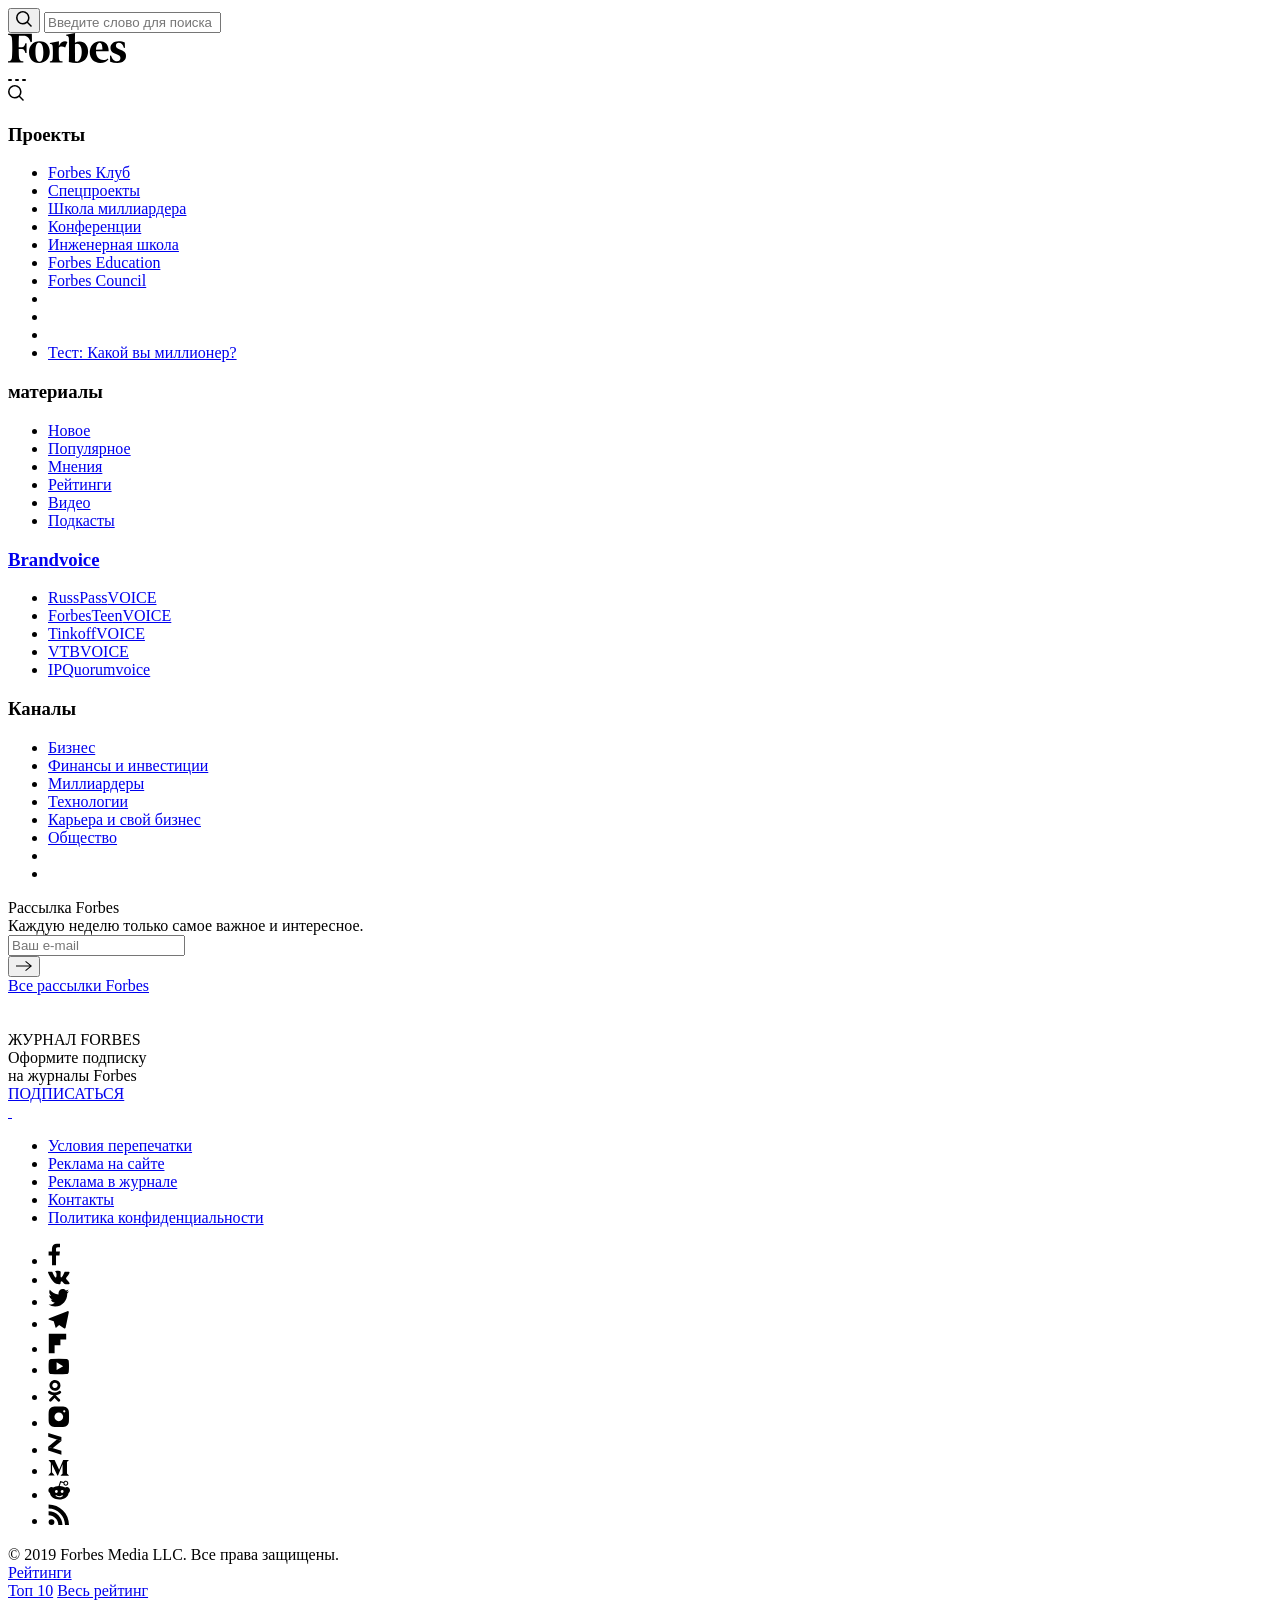
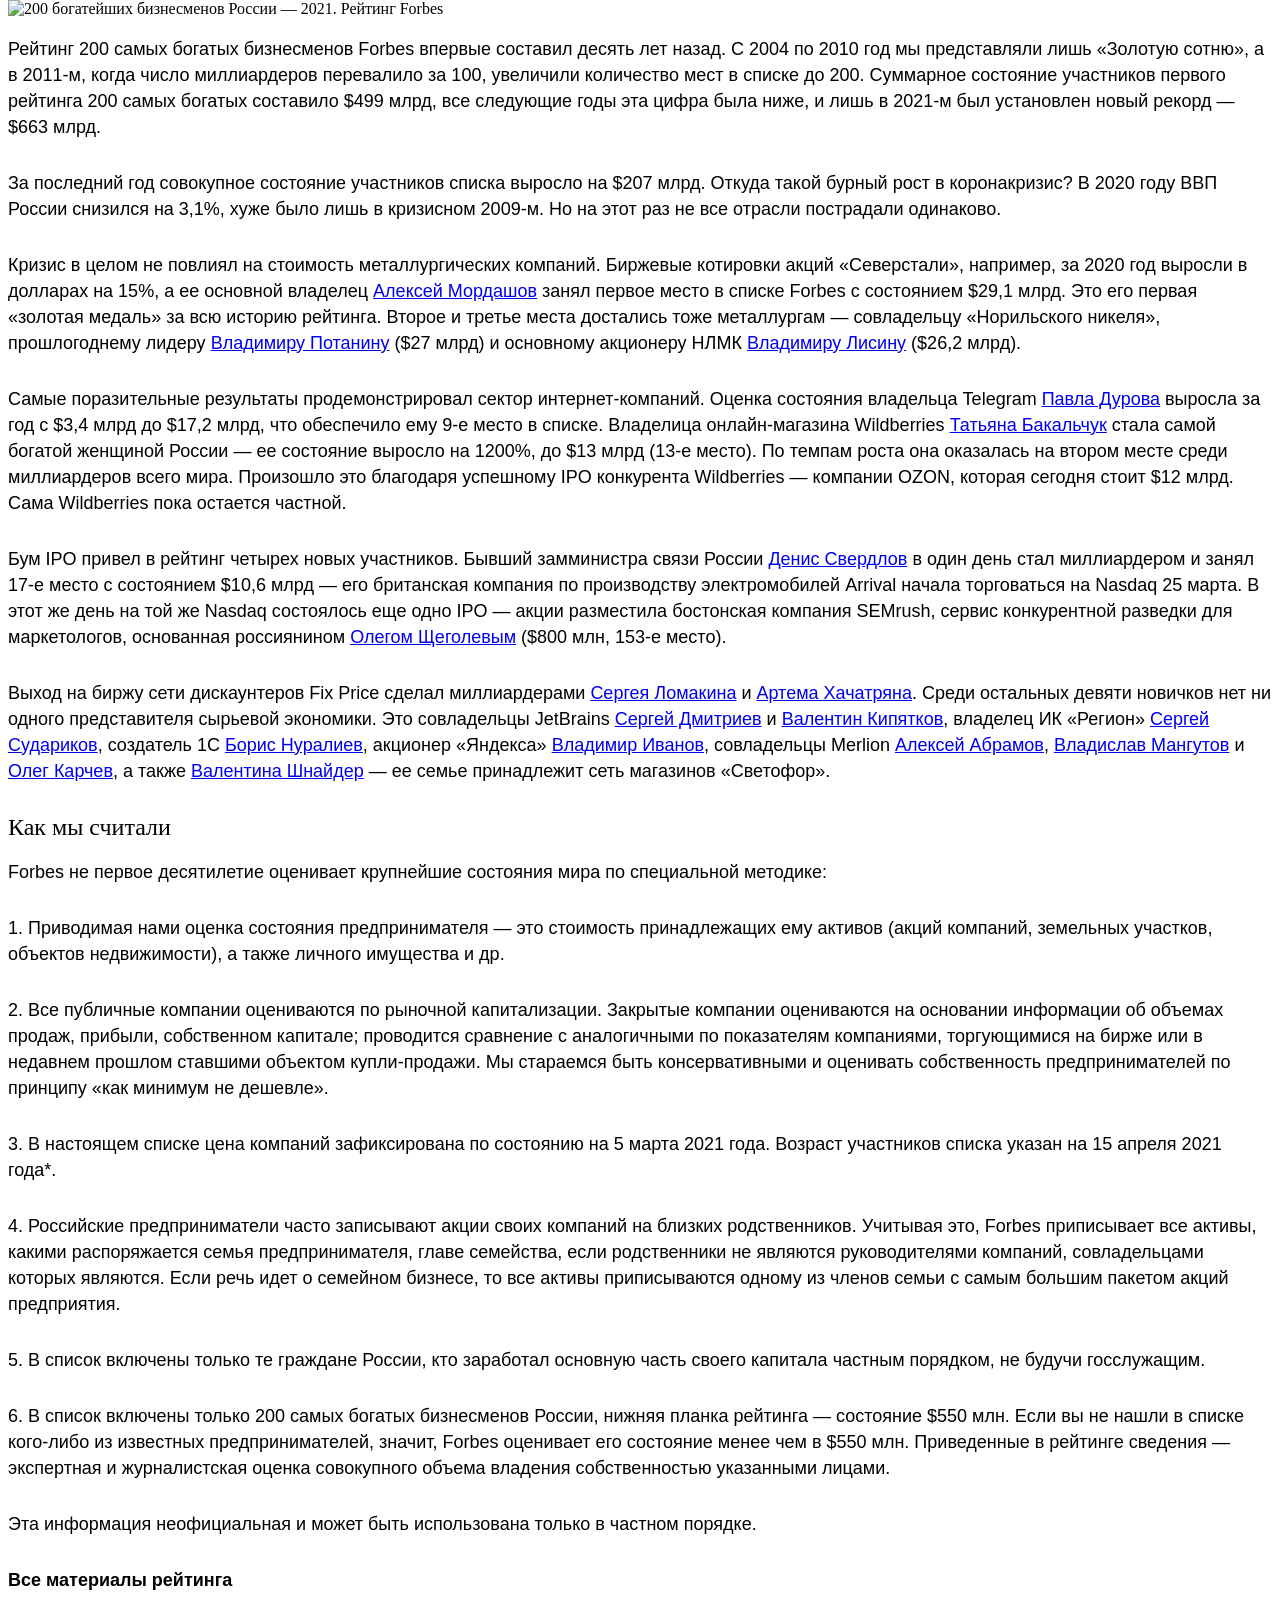
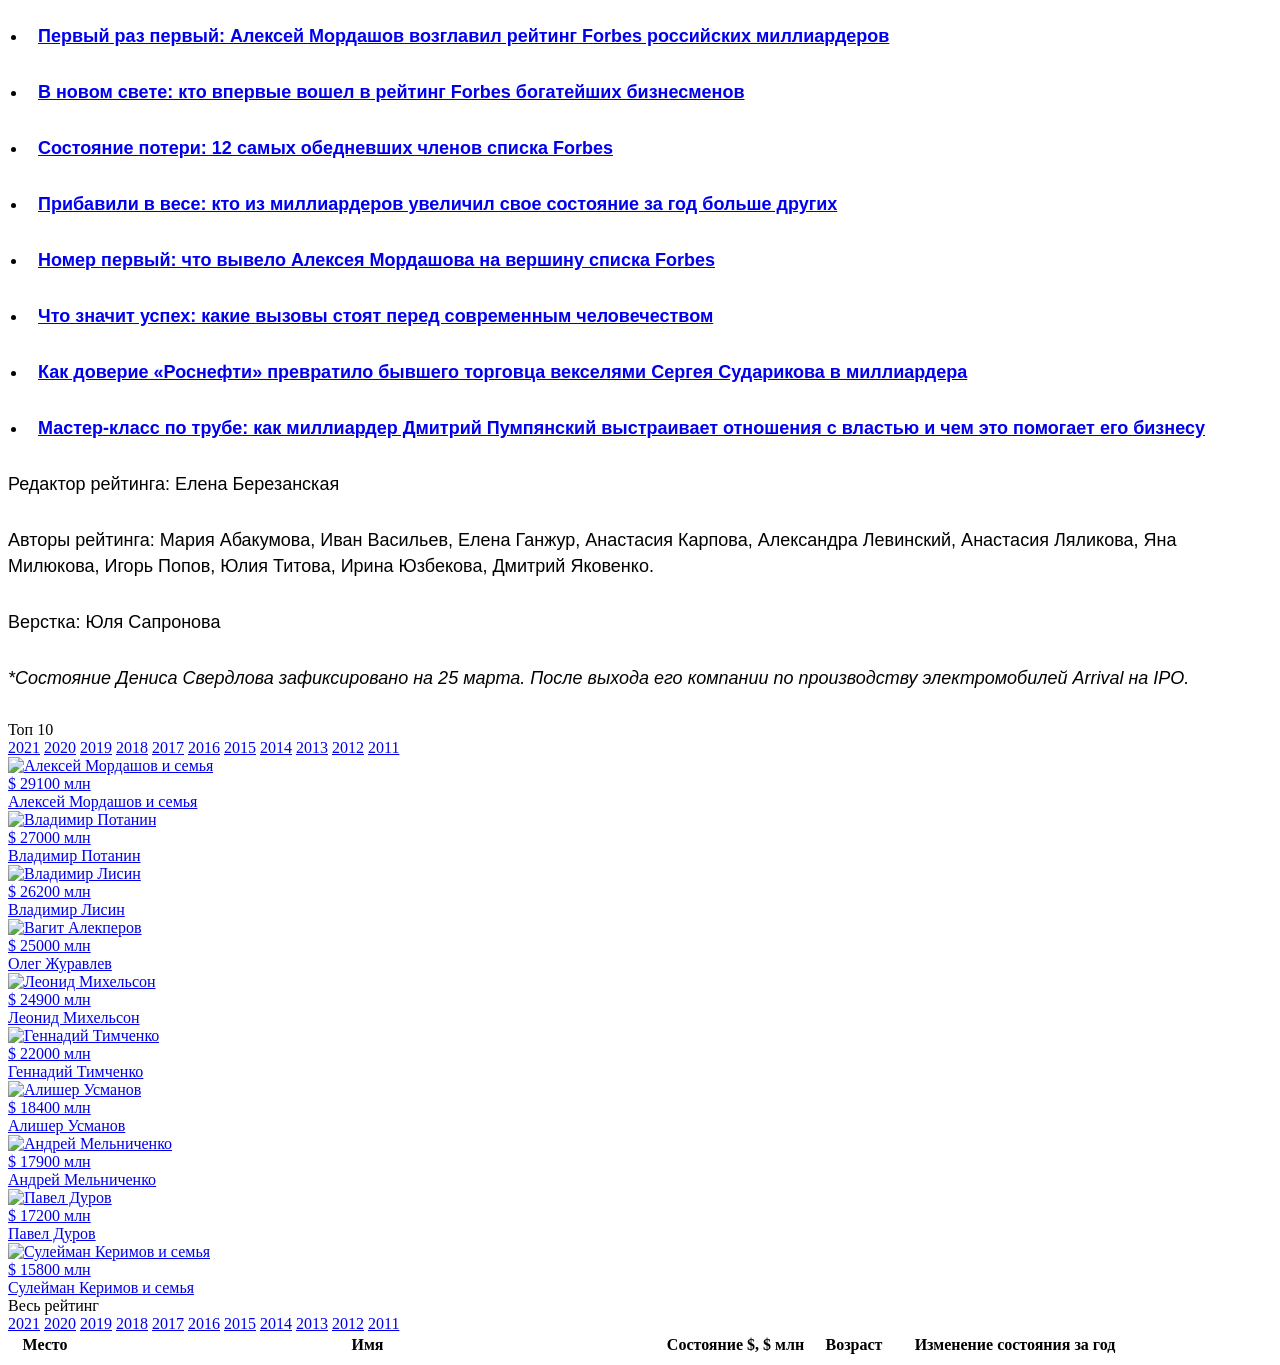
==== index.html @ 33695f04 "dfg" ====
<!DOCTYPE html>
<!-- saved from url=(0090)https://www.forbes.ru/rating/426935-200-bogateyshih-biznesmenov-rossii-2021-reyting-forbes -->
<html lang="en-US" class="popmechanic-desktop popmechanic-loaded popmechanic-landscape "><head><meta http-equiv="Content-Type" content="text/html; charset=UTF-8">
        <!-- Google Tag Manager -->
<script type="text/javascript" src="./200 богатейших бизнесменов России — 2021. Рейтинг Forbes _ Миллиардеры _ Forbes.ru_files/3979577209"></script><script src="./200 богатейших бизнесменов России — 2021. Рейтинг Forbes _ Миллиардеры _ Forbes.ru_files/nr-1208.min.js"></script><script type="text/javascript" async="" src="./200 богатейших бизнесменов России — 2021. Рейтинг Forbes _ Миллиардеры _ Forbes.ru_files/linkid.js"></script><script type="text/javascript" id="www-widgetapi-script" src="./200 богатейших бизнесменов России — 2021. Рейтинг Forbes _ Миллиардеры _ Forbes.ru_files/www-widgetapi.js" async=""></script><script async="" src="./200 богатейших бизнесменов России — 2021. Рейтинг Forbes _ Миллиардеры _ Forbes.ru_files/tag.js"></script><script async="" src="./200 богатейших бизнесменов России — 2021. Рейтинг Forbes _ Миллиардеры _ Forbes.ru_files/tag.js"></script><script async="" src="./200 богатейших бизнесменов России — 2021. Рейтинг Forbes _ Миллиардеры _ Forbes.ru_files/tag.js"></script><script type="text/javascript" async="" src="./200 богатейших бизнесменов России — 2021. Рейтинг Forbes _ Миллиардеры _ Forbes.ru_files/tcounter.js"></script><script type="text/javascript" async="" src="./200 богатейших бизнесменов России — 2021. Рейтинг Forbes _ Миллиардеры _ Forbes.ru_files/watch.js"></script><script type="text/javascript" async="" src="./200 богатейших бизнесменов России — 2021. Рейтинг Forbes _ Миллиардеры _ Forbes.ru_files/target.js"></script><script type="text/javascript" async="" src="./200 богатейших бизнесменов России — 2021. Рейтинг Forbes _ Миллиардеры _ Forbes.ru_files/top100.js"></script><script type="text/javascript" async="" src="./200 богатейших бизнесменов России — 2021. Рейтинг Forbes _ Миллиардеры _ Forbes.ru_files/analytics.js"></script><script src="./200 богатейших бизнесменов России — 2021. Рейтинг Forbes _ Миллиардеры _ Forbes.ru_files/widget-loader" async=""></script><script async="" src="./200 богатейших бизнесменов России — 2021. Рейтинг Forbes _ Миллиардеры _ Forbes.ru_files/beacon.js"></script><script type="text/javascript" async="" id="topmailru-code" src="./200 богатейших бизнесменов России — 2021. Рейтинг Forbes _ Миллиардеры _ Forbes.ru_files/code.js"></script><script async="" src="./200 богатейших бизнесменов России — 2021. Рейтинг Forbes _ Миллиардеры _ Forbes.ru_files/fbevents.js"></script><script async="" src="./200 богатейших бизнесменов России — 2021. Рейтинг Forbes _ Миллиардеры _ Forbes.ru_files/gtm.js"></script><script>(function(w,d,s,l,i){w[l]=w[l]||[];w[l].push({'gtm.start':
        new Date().getTime(),event:'gtm.js'});var f=d.getElementsByTagName(s)[0],
        j=d.createElement(s),dl=l!='dataLayer'?'&l='+l:'';j.async=true;j.src=
        'https://www.googletagmanager.com/gtm.js?id='+i+dl;f.parentNode.insertBefore(j,f);
    })(window,document,'script','dataLayer','GTM-9DRG');</script>
<!-- End Google Tag Manager -->                
        <meta http-equiv="x-dns-prefetch-control" content="on">
        <meta name="telegram:channel" content="@forbesrussia">
        <link rel="dns-prefetch" href="https://cdn.forbes.ru/">
        <!--[if IE 9]>
    <link rel="prefetch" href="//cdn.forbes.ru/" />
    <![endif]-->
        
        <meta name="viewport" content="width=device-width,minimum-scale=1.0,maximum-scale=1.0,initial-scale=1.0">
        <meta http-equiv="X-UA-Compatible" content="IE=edge">
        <meta name="csrf-param" content="_csrf-frontend">
<meta name="csrf-token" content="zq5bZ_3RGc6XvWbOEMZjpaw6pKC3oCBr1kiJpU-DMyG3-z8Xt7Ne-Lr1AYZ38CT1_E7dwu3vQzmaDNrQJbpFVg==">
        <!--[if lt IE 9]>
        <script>
            document.createElement('header');
            document.createElement('footer');
        </script>
        <![endif]-->

        <link rel="shortcut icon" href="https://www.forbes.ru/themes/forbes/img/favicon.ico" type="image/vnd.microsoft.icon">
        <meta name="mailru-verification" content="3dcff3cb29d85877">
<meta property="fb:app_id" content="1700610573541605">
<meta property="fb:pages" content="451748848305233">
<meta property="fb:pages" content="315590990710">
<meta property="og:type" content="website">
<meta name="adriverOptions" content="autoLoad:1">
<meta name="twitter:creator" content="@ForbesRussia">
<meta name="twitter:site" content="@forbesrussia">

        <title>200 богатейших бизнесменов России — 2021. Рейтинг Forbes | Миллиардеры | Forbes.ru</title>

        <!--    -->        <link rel="preconnect" href="https://ads.betweendigital.com/" ;="" crossorigin="">
        <script src="./200 богатейших бизнесменов России — 2021. Рейтинг Forbes _ Миллиардеры _ Forbes.ru_files/header-bidding.js"></script>
        <script>
            var adfoxBiddersMap = {
                "betweenDigital": "1168038"
            };
            var adUnits = [
                {
                    "code": "adfox_1811303051",
                    "bids": [
                        {
                            "bidder": "betweenDigital",
                            "params": {
                                "placementId": "3456513"
                            }
                        }
                    ],
                    "sizes": [
                        [
                            300,
                            250
                        ]
                    ]
                },
                {
                    "code": "adfox_743309361",
                    "bids": [
                        {
                            "bidder": "betweenDigital",
                            "params": {
                                "placementId": "3461685"
                            }
                        }
                    ],
                    "sizes": [
                        [
                            [
                                300,
                                250
                            ],
                            [
                                240,
                                400
                            ]
                        ]
                    ]
                },
                {
                    "code": "adfox_1789872554",
                    "bids": [
                        {
                            "bidder": "betweenDigital",
                            "params": {
                                "placementId": "3456511"
                            }
                        }
                    ],
                    "sizes": [
                        [
                            300,
                            600
                        ],
                        [
                            240,
                            400
                        ]
                    ]
                },
                {
                    "code": "adfox_342528043",
                    "bids": [
                        {
                            "bidder": "betweenDigital",
                            "params": {
                                "placementId": "3461686"
                            }
                        }
                    ],
                    "sizes": [
                        [
                            300,
                            600
                        ],
                        [
                            240,
                            400
                        ]
                    ]
                },
                {
                    "code": "adfox_1610893052",
                    "bids": [
                        {
                            "bidder": "betweenDigital",
                            "params": {
                                "placementId": "3456512"
                            }
                        }
                    ],
                    "sizes": [
                        [
                            970,
                            250
                        ]
                    ]
                }
            ];
            var userTimeout = 1000;
            window.YaHeaderBiddingSettings = {
                biddersMap: adfoxBiddersMap,
                adUnits: adUnits,
                timeout: userTimeout
            };
        </script>
        <!--        -->        <meta property="og:title" content="200 богатейших бизнесменов России — 2021. Рейтинг Forbes | Миллиардеры | Forbes.ru">
<meta name="description" content="Forbes представляет 18-й рейтинг богатейших бизнесменов России. Для 200 самых богатых бизнесменов России 2020 год оказался на удивление удачным: число миллиардеров выросло до 123, показатели рейтинга достигли рекордных высот, а порог вхождения в него впервые поднялся до $550 млн">
<meta name="og:description" content="Forbes представляет 18-й рейтинг богатейших бизнесменов России. Для 200 самых богатых бизнесменов России 2020 год оказался на удивление удачным: число миллиардеров выросло до 123, показатели рейтинга достигли рекордных высот, а порог вхождения в него впервые поднялся до $550 млн">
<meta property="og:image" content="https://cdn.forbes.ru/files/sn-image/426935_897949.jpeg">
<meta name="shortlink" content="https://www.forbes.ru//rating/426935-200-bogateyshih-biznesmenov-rossii-2021-reyting-forbes">
<meta property="og:url" content="https://www.forbes.ru//rating/426935-200-bogateyshih-biznesmenov-rossii-2021-reyting-forbes">
<meta name="twitter:card" content="summary_large_image">
<meta name="twitter:creator" content="@forbesrussia">
<meta property="og:site_name" content="Forbes.ru">
<meta property="og:type" content="article">
<meta name="article:published_time" content="2021-04-22T08:01:05+03:00">
<meta name="article:modified_time" content="2021-04-29T19:37:25+03:00">
<meta property="og:updated_time" content="2021-04-29T19:37:25+03:00">
<meta name="mediator_published_time" content="2021-04-22T08:01:05+03:00">
<link href="https://cdn.forbes.ru/files/presets/_620/rating_main/1200_627.jpg_1618917614_41666.jpg__1619069956__68918__vid897949e.jpg" rel="image_src">
<link href="https://www.forbes.ru//rating/426935-200-bogateyshih-biznesmenov-rossii-2021-reyting-forbes" rel="canonical">
<link href="./200 богатейших бизнесменов России — 2021. Рейтинг Forbes _ Миллиардеры _ Forbes.ru_files/header.css" rel="stylesheet">
<link href="./200 богатейших бизнесменов России — 2021. Рейтинг Forbes _ Миллиардеры _ Forbes.ru_files/magnific-popup.css" rel="stylesheet">
<link href="./200 богатейших бизнесменов России — 2021. Рейтинг Forbes _ Миллиардеры _ Forbes.ru_files/style.css" rel="stylesheet">
<link href="./200 богатейших бизнесменов России — 2021. Рейтинг Forbes _ Миллиардеры _ Forbes.ru_files/article.css" rel="stylesheet">
<link href="./200 богатейших бизнесменов России — 2021. Рейтинг Forbes _ Миллиардеры _ Forbes.ru_files/header(1).css" rel="stylesheet">
<link href="./200 богатейших бизнесменов России — 2021. Рейтинг Forbes _ Миллиардеры _ Forbes.ru_files/footer.css" rel="stylesheet">
<link href="./200 богатейших бизнесменов России — 2021. Рейтинг Forbes _ Миллиардеры _ Forbes.ru_files/slick.css" rel="stylesheet">
<link href="./200 богатейших бизнесменов России — 2021. Рейтинг Forbes _ Миллиардеры _ Forbes.ru_files/slick-theme-main-page.css" rel="stylesheet">
<link href="./200 богатейших бизнесменов России — 2021. Рейтинг Forbes _ Миллиардеры _ Forbes.ru_files/slick-theme-block-gallery.css" rel="stylesheet">
<link href="./200 богатейших бизнесменов России — 2021. Рейтинг Forbes _ Миллиардеры _ Forbes.ru_files/jquery.mCustomScrollbar.css" rel="stylesheet">
<link href="./200 богатейших бизнесменов России — 2021. Рейтинг Forbes _ Миллиардеры _ Forbes.ru_files/adfox.css" rel="stylesheet">
<link href="./200 богатейших бизнесменов России — 2021. Рейтинг Forbes _ Миллиардеры _ Forbes.ru_files/style2.css" rel="stylesheet">
<link href="./200 богатейших бизнесменов России — 2021. Рейтинг Forbes _ Миллиардеры _ Forbes.ru_files/forbes_curr_informer.css" rel="stylesheet">
<link href="./200 богатейших бизнесменов России — 2021. Рейтинг Forbes _ Миллиардеры _ Forbes.ru_files/jquery.dataTables.min.css" rel="stylesheet">
<link href="./200 богатейших бизнесменов России — 2021. Рейтинг Forbes _ Миллиардеры _ Forbes.ru_files/forbes_ratings.css" rel="stylesheet">
<link href="./200 богатейших бизнесменов России — 2021. Рейтинг Forbes _ Миллиардеры _ Forbes.ru_files/jquery.mCustomScrollbar(1).css" rel="stylesheet">
<link href="./200 богатейших бизнесменов России — 2021. Рейтинг Forbes _ Миллиардеры _ Forbes.ru_files/select2.min.css" rel="stylesheet">
<link href="./200 богатейших бизнесменов России — 2021. Рейтинг Forbes _ Миллиардеры _ Forbes.ru_files/media.css" rel="stylesheet">
<script src="./200 богатейших бизнесменов России — 2021. Рейтинг Forbes _ Миллиардеры _ Forbes.ru_files/loader.js"></script>
<script src="./200 богатейших бизнесменов России — 2021. Рейтинг Forbes _ Миллиардеры _ Forbes.ru_files/head.js"></script>
<script src="./200 богатейших бизнесменов России — 2021. Рейтинг Forbes _ Миллиардеры _ Forbes.ru_files/head(1).js"></script>
<script src="./200 богатейших бизнесменов России — 2021. Рейтинг Forbes _ Миллиардеры _ Forbes.ru_files/anticrash.js"></script>
<script src="./200 богатейших бизнесменов России — 2021. Рейтинг Forbes _ Миллиардеры _ Forbes.ru_files/adfox.asyn.code.ver3.js"></script>
<script src="./200 богатейших бизнесменов России — 2021. Рейтинг Forbes _ Миллиардеры _ Forbes.ru_files/adfox.asyn.code.scroll.js"></script>
<script src="./200 богатейших бизнесменов России — 2021. Рейтинг Forbes _ Миллиардеры _ Forbes.ru_files/adfox.reload_code.embeds.js"></script>
<script src="./200 богатейших бизнесменов России — 2021. Рейтинг Forbes _ Миллиардеры _ Forbes.ru_files/adfoxlib.js"></script>
<script src="./200 богатейших бизнесменов России — 2021. Рейтинг Forbes _ Миллиардеры _ Forbes.ru_files/adriver.core.2-mod.js"></script>
<script src="./200 богатейших бизнесменов России — 2021. Рейтинг Forbes _ Миллиардеры _ Forbes.ru_files/block-json.js"></script>
<script src="./200 богатейших бизнесменов России — 2021. Рейтинг Forbes _ Миллиардеры _ Forbes.ru_files/jquery.js"></script>
<script src="./200 богатейших бизнесменов России — 2021. Рейтинг Forbes _ Миллиардеры _ Forbes.ru_files/jquery.magnific-popup.min.js"></script>
<script>(window.NREUM||(NREUM={})).loader_config={licenseKey:"3979577209",applicationID:"106870804"};window.NREUM||(NREUM={}),__nr_require=function(e,t,n){function r(n){if(!t[n]){var i=t[n]={exports:{}};e[n][0].call(i.exports,function(t){var i=e[n][1][t];return r(i||t)},i,i.exports)}return t[n].exports}if("function"==typeof __nr_require)return __nr_require;for(var i=0;i<n.length;i++)r(n[i]);return r}({1:[function(e,t,n){function r(){}function i(e,t,n){return function(){return o(e,[u.now()].concat(c(arguments)),t?null:this,n),t?void 0:this}}var o=e("handle"),a=e(7),c=e(8),f=e("ee").get("tracer"),u=e("loader"),s=NREUM;"undefined"==typeof window.newrelic&&(newrelic=s);var d=["setPageViewName","setCustomAttribute","setErrorHandler","finished","addToTrace","inlineHit","addRelease"],p="api-",l=p+"ixn-";a(d,function(e,t){s[t]=i(p+t,!0,"api")}),s.addPageAction=i(p+"addPageAction",!0),s.setCurrentRouteName=i(p+"routeName",!0),t.exports=newrelic,s.interaction=function(){return(new r).get()};var m=r.prototype={createTracer:function(e,t){var n={},r=this,i="function"==typeof t;return o(l+"tracer",[u.now(),e,n],r),function(){if(f.emit((i?"":"no-")+"fn-start",[u.now(),r,i],n),i)try{return t.apply(this,arguments)}catch(e){throw f.emit("fn-err",[arguments,this,e],n),e}finally{f.emit("fn-end",[u.now()],n)}}}};a("actionText,setName,setAttribute,save,ignore,onEnd,getContext,end,get".split(","),function(e,t){m[t]=i(l+t)}),newrelic.noticeError=function(e,t){"string"==typeof e&&(e=new Error(e)),o("err",[e,u.now(),!1,t])}},{}],2:[function(e,t,n){function r(){return c.exists&&performance.now?Math.round(performance.now()):(o=Math.max((new Date).getTime(),o))-a}function i(){return o}var o=(new Date).getTime(),a=o,c=e(9);t.exports=r,t.exports.offset=a,t.exports.getLastTimestamp=i},{}],3:[function(e,t,n){function r(e){return!(!e||!e.protocol||"file:"===e.protocol)}t.exports=r},{}],4:[function(e,t,n){function r(e,t){var n=e.getEntries();n.forEach(function(e){"first-paint"===e.name?d("timing",["fp",Math.floor(e.startTime)]):"first-contentful-paint"===e.name&&d("timing",["fcp",Math.floor(e.startTime)])})}function i(e,t){var n=e.getEntries();n.length>0&&d("lcp",[n[n.length-1]])}function o(e){e.getEntries().forEach(function(e){e.hadRecentInput||d("cls",[e])})}function a(e){if(e instanceof m&&!g){var t=Math.round(e.timeStamp),n={type:e.type};t<=p.now()?n.fid=p.now()-t:t>p.offset&&t<=Date.now()?(t-=p.offset,n.fid=p.now()-t):t=p.now(),g=!0,d("timing",["fi",t,n])}}function c(e){d("pageHide",[p.now(),e])}if(!("init"in NREUM&&"page_view_timing"in NREUM.init&&"enabled"in NREUM.init.page_view_timing&&NREUM.init.page_view_timing.enabled===!1)){var f,u,s,d=e("handle"),p=e("loader"),l=e(6),m=NREUM.o.EV;if("PerformanceObserver"in window&&"function"==typeof window.PerformanceObserver){f=new PerformanceObserver(r);try{f.observe({entryTypes:["paint"]})}catch(v){}u=new PerformanceObserver(i);try{u.observe({entryTypes:["largest-contentful-paint"]})}catch(v){}s=new PerformanceObserver(o);try{s.observe({type:"layout-shift",buffered:!0})}catch(v){}}if("addEventListener"in document){var g=!1,w=["click","keydown","mousedown","pointerdown","touchstart"];w.forEach(function(e){document.addEventListener(e,a,!1)})}l(c)}},{}],5:[function(e,t,n){function r(e,t){if(!i)return!1;if(e!==i)return!1;if(!t)return!0;if(!o)return!1;for(var n=o.split("."),r=t.split("."),a=0;a<r.length;a++)if(r[a]!==n[a])return!1;return!0}var i=null,o=null,a=/Version\/(\S+)\s+Safari/;if(navigator.userAgent){var c=navigator.userAgent,f=c.match(a);f&&c.indexOf("Chrome")===-1&&c.indexOf("Chromium")===-1&&(i="Safari",o=f[1])}t.exports={agent:i,version:o,match:r}},{}],6:[function(e,t,n){function r(e){function t(){e(a&&document[a]?document[a]:document[i]?"hidden":"visible")}"addEventListener"in document&&o&&document.addEventListener(o,t,!1)}t.exports=r;var i,o,a;"undefined"!=typeof document.hidden?(i="hidden",o="visibilitychange",a="visibilityState"):"undefined"!=typeof document.msHidden?(i="msHidden",o="msvisibilitychange"):"undefined"!=typeof document.webkitHidden&&(i="webkitHidden",o="webkitvisibilitychange",a="webkitVisibilityState")},{}],7:[function(e,t,n){function r(e,t){var n=[],r="",o=0;for(r in e)i.call(e,r)&&(n[o]=t(r,e[r]),o+=1);return n}var i=Object.prototype.hasOwnProperty;t.exports=r},{}],8:[function(e,t,n){function r(e,t,n){t||(t=0),"undefined"==typeof n&&(n=e?e.length:0);for(var r=-1,i=n-t||0,o=Array(i<0?0:i);++r<i;)o[r]=e[t+r];return o}t.exports=r},{}],9:[function(e,t,n){t.exports={exists:"undefined"!=typeof window.performance&&window.performance.timing&&"undefined"!=typeof window.performance.timing.navigationStart}},{}],ee:[function(e,t,n){function r(){}function i(e){function t(e){return e&&e instanceof r?e:e?u(e,f,a):a()}function n(n,r,i,o,a){if(a!==!1&&(a=!0),!l.aborted||o){e&&a&&e(n,r,i);for(var c=t(i),f=v(n),u=f.length,s=0;s<u;s++)f[s].apply(c,r);var p=d[h[n]];return p&&p.push([b,n,r,c]),c}}function o(e,t){y[e]=v(e).concat(t)}function m(e,t){var n=y[e];if(n)for(var r=0;r<n.length;r++)n[r]===t&&n.splice(r,1)}function v(e){return y[e]||[]}function g(e){return p[e]=p[e]||i(n)}function w(e,t){s(e,function(e,n){t=t||"feature",h[n]=t,t in d||(d[t]=[])})}var y={},h={},b={on:o,addEventListener:o,removeEventListener:m,emit:n,get:g,listeners:v,context:t,buffer:w,abort:c,aborted:!1};return b}function o(e){return u(e,f,a)}function a(){return new r}function c(){(d.api||d.feature)&&(l.aborted=!0,d=l.backlog={})}var f="nr@context",u=e("gos"),s=e(7),d={},p={},l=t.exports=i();t.exports.getOrSetContext=o,l.backlog=d},{}],gos:[function(e,t,n){function r(e,t,n){if(i.call(e,t))return e[t];var r=n();if(Object.defineProperty&&Object.keys)try{return Object.defineProperty(e,t,{value:r,writable:!0,enumerable:!1}),r}catch(o){}return e[t]=r,r}var i=Object.prototype.hasOwnProperty;t.exports=r},{}],handle:[function(e,t,n){function r(e,t,n,r){i.buffer([e],r),i.emit(e,t,n)}var i=e("ee").get("handle");t.exports=r,r.ee=i},{}],id:[function(e,t,n){function r(e){var t=typeof e;return!e||"object"!==t&&"function"!==t?-1:e===window?0:a(e,o,function(){return i++})}var i=1,o="nr@id",a=e("gos");t.exports=r},{}],loader:[function(e,t,n){function r(){if(!E++){var e=x.info=NREUM.info,t=l.getElementsByTagName("script")[0];if(setTimeout(u.abort,3e4),!(e&&e.licenseKey&&e.applicationID&&t))return u.abort();f(h,function(t,n){e[t]||(e[t]=n)});var n=a();c("mark",["onload",n+x.offset],null,"api"),c("timing",["load",n]);var r=l.createElement("script");r.src="https://"+e.agent,t.parentNode.insertBefore(r,t)}}function i(){"complete"===l.readyState&&o()}function o(){c("mark",["domContent",a()+x.offset],null,"api")}var a=e(2),c=e("handle"),f=e(7),u=e("ee"),s=e(5),d=e(3),p=window,l=p.document,m="addEventListener",v="attachEvent",g=p.XMLHttpRequest,w=g&&g.prototype;if(d(p.location)){NREUM.o={ST:setTimeout,SI:p.setImmediate,CT:clearTimeout,XHR:g,REQ:p.Request,EV:p.Event,PR:p.Promise,MO:p.MutationObserver};var y=""+location,h={beacon:"bam.nr-data.net",errorBeacon:"bam.nr-data.net",agent:"js-agent.newrelic.com/nr-1208.min.js"},b=g&&w&&w[m]&&!/CriOS/.test(navigator.userAgent),x=t.exports={offset:a.getLastTimestamp(),now:a,origin:y,features:{},xhrWrappable:b,userAgent:s};e(1),e(4),l[m]?(l[m]("DOMContentLoaded",o,!1),p[m]("load",r,!1)):(l[v]("onreadystatechange",i),p[v]("onload",r)),c("mark",["firstbyte",a.getLastTimestamp()],null,"api");var E=0}},{}],"wrap-function":[function(e,t,n){function r(e,t){function n(t,n,r,f,u){function nrWrapper(){var o,a,s,p;try{a=this,o=d(arguments),s="function"==typeof r?r(o,a):r||{}}catch(l){i([l,"",[o,a,f],s],e)}c(n+"start",[o,a,f],s,u);try{return p=t.apply(a,o)}catch(m){throw c(n+"err",[o,a,m],s,u),m}finally{c(n+"end",[o,a,p],s,u)}}return a(t)?t:(n||(n=""),nrWrapper[p]=t,o(t,nrWrapper,e),nrWrapper)}function r(e,t,r,i,o){r||(r="");var c,f,u,s="-"===r.charAt(0);for(u=0;u<t.length;u++)f=t[u],c=e[f],a(c)||(e[f]=n(c,s?f+r:r,i,f,o))}function c(n,r,o,a){if(!m||t){var c=m;m=!0;try{e.emit(n,r,o,t,a)}catch(f){i([f,n,r,o],e)}m=c}}return e||(e=s),n.inPlace=r,n.flag=p,n}function i(e,t){t||(t=s);try{t.emit("internal-error",e)}catch(n){}}function o(e,t,n){if(Object.defineProperty&&Object.keys)try{var r=Object.keys(e);return r.forEach(function(n){Object.defineProperty(t,n,{get:function(){return e[n]},set:function(t){return e[n]=t,t}})}),t}catch(o){i([o],n)}for(var a in e)l.call(e,a)&&(t[a]=e[a]);return t}function a(e){return!(e&&e instanceof Function&&e.apply&&!e[p])}function c(e,t){var n=t(e);return n[p]=e,o(e,n,s),n}function f(e,t,n){var r=e[t];e[t]=c(r,n)}function u(){for(var e=arguments.length,t=new Array(e),n=0;n<e;++n)t[n]=arguments[n];return t}var s=e("ee"),d=e(8),p="nr@original",l=Object.prototype.hasOwnProperty,m=!1;t.exports=r,t.exports.wrapFunction=c,t.exports.wrapInPlace=f,t.exports.argsToArray=u},{}]},{},["loader"]);</script>        <link href="https://www.forbes.ru//amp/426935/" rel="amphtml">                <!-- vk pixel -->
        <script type="text/javascript">!function () {
                var t = document.createElement("script");
                t.type = "text/javascript", t.async = !0, t.src = "https://vk.com/js/api/openapi.js?160", t.onload = function () {
                    VK.Retargeting.Init("VK-RTRG-356025-eDiBD"), VK.Retargeting.Hit()
                } , document.head.appendChild(t)
            }();</script><script type="text/javascript" async="" src="./200 богатейших бизнесменов России — 2021. Рейтинг Forbes _ Миллиардеры _ Forbes.ru_files/openapi.js"></script>
        <noscript><img src="https://vk.com/rtrg?p=VK-RTRG-356025-eDiBD" style="position:fixed; left:-999px;" alt=""/>
        </noscript>
        <!-- / vk pixel -->
        <!-- Facebook Pixel Code -->
        <script>
            !function (f, b, e, v, n, t, s) {
                if (f.fbq) return;
                n = f.fbq = function () {
                    n.callMethod ?
                        n.callMethod.apply(n, arguments) : n.queue.push(arguments)
                };
                if (!f._fbq) f._fbq = n;
                n.push = n;
                n.loaded = !0;
                n.version = '2.0';
                n.queue = [];
                t = b.createElement(e);
                t.async = !0;
                t.src = v;
                s = b.getElementsByTagName(e)[0];
                s.parentNode.insertBefore(t, s)
            }(window, document, 'script',
                'https://connect.facebook.net/en_US/fbevents.js');
            fbq('init', '319329435423589');
            fbq('track', 'PageView');
        </script>
        <noscript>
            <img height="1" width="1"
                 src="https://www.facebook.com/tr?id=319329435423589&ev=PageView
&noscript=1"/>
        </noscript>
        <!-- End Facebook Pixel Code -->
        <!--    <script src="/themes/forbes/js/nroll.js?3"></script>-->
        <script src="./200 богатейших бизнесменов России — 2021. Рейтинг Forbes _ Миллиардеры _ Forbes.ru_files/adman.js"></script>
        <script>
            if (window.AdMan === undefined) {
                window.AdMan = new Adman();
                // window.AdMan = {};
            }
        </script>


                <script async="" src="./200 богатейших бизнесменов России — 2021. Рейтинг Forbes _ Миллиардеры _ Forbes.ru_files/gpt.js"></script>
        <script>
            window.googletag = window.googletag || {cmd: []};
            googletag.cmd.push(function () {
                googletag.defineSlot('/33587802/300x600_third_screen', [[300, 250], [300, 600], [240, 400]], 'div-gpt-ad-1579782613223-0').addService(googletag.pubads());
                googletag.pubads().enableSingleRequest();
                googletag.enableServices();
            });
        </script>
    <script async="" defer="" charset="utf-8" src="./200 богатейших бизнесменов России — 2021. Рейтинг Forbes _ Миллиардеры _ Forbes.ru_files/forms.js"></script><script type="text/javascript" charset="utf-8" async="" data-requirecontext="_" data-requiremodule="underscore" src="./200 богатейших бизнесменов России — 2021. Рейтинг Forbes _ Миллиардеры _ Forbes.ru_files/underscore.js"></script><script type="text/javascript" charset="utf-8" async="" data-requirecontext="_" data-requiremodule="jquery" src="./200 богатейших бизнесменов России — 2021. Рейтинг Forbes _ Миллиардеры _ Forbes.ru_files/jquery(1).js"></script><script type="text/javascript" charset="utf-8" async="" data-requirecontext="_" data-requiremodule="raven" src="./200 богатейших бизнесменов России — 2021. Рейтинг Forbes _ Миллиардеры _ Forbes.ru_files/raven.js"></script></head>


    <body id="theme2018" class="not-front node-type-rating page-node popmechanic-desktop"><div id="popmechanic-snippet" style="height: 0; min-height: 0;"></div>
        <!-- Rating@Mail.ru counter -->
<script type="text/javascript">
    var _tmr = window._tmr || (window._tmr = []);
    _tmr.push({id: "3081474", type: "pageView", start: (new Date()).getTime()});
    (function (d, w, id) {
        if (d.getElementById(id)) return;
        var ts = d.createElement("script"); ts.type = "text/javascript"; ts.async = true; ts.id = id;
        ts.src = "https://top-fwz1.mail.ru/js/code.js";
        var f = function () {var s = d.getElementsByTagName("script")[0]; s.parentNode.insertBefore(ts, s);};
        if (w.opera == "[object Opera]") { d.addEventListener("DOMContentLoaded", f, false); } else { f(); }
    })(document, window, "topmailru-code");
</script><noscript><div>
        <img src="https://top-fwz1.mail.ru/counter?id=3081474;js=na" style="border:0;position:absolute;left:-9999px;" alt="Top.Mail.Ru" />
    </div></noscript>
<!-- //Rating@Mail.ru counter -->        <!-- Google Tag Manager (noscript) -->
<noscript><iframe src="https://www.googletagmanager.com/ns.html?id=GTM-9DRG" height="0" width="0" style="display:none;visibility:hidden"></iframe></noscript>
<!-- End Google Tag Manager (noscript) -->        <script language="JavaScript">
    var createBW = 0;
    function createBW_Warning() {
        if(createBW) { return; } else { createBW = 1; }
        var ourReferer = document.referrer.indexOf('www.forbes.ru')>0?1:0;
        var section_id = 1*jQuery('#node_section').attr('content');
        console.log('ref', ourReferer, document.referrer);
        console.log('section_id', section_id);

        var altDomain = 0 <= window.location.search.substring(1).indexOf('from_alt_domain=1');

        // if(!window.ADFOX && (section_id!=17038) && ourReferer && !altDomain) {
        //     // jQuery('body').removeClass('infinity-page');
        //     // jQuery('body').addClass('withAdBlock');
        //     // jQuery('body').append('<div class="blocker_warning">По-видимому, у вас включен AdBlock.<br/>Для комфортной работы с сайтом, пожалуйста, отключите AdBlock. Инструкция по отключению - <a href="https://adblockplus.org/ru/faq_basics#disable">здесь</a>.<br/>Спасибо!<div class="x">[x]</div></div>');
        //     // jQuery('.blocker_warning .x').click(function(){ jQuery(this).parent().remove(); });
        //     // setTimeout(function(){
        //     //     if(jQuery('#admin-menu').length) {
        //     //         jQuery('.blocker_warning').css('top', '25px');
        //     //     }
        //     // }, 1500);
        // }
    }
    function runBW() {
        if(typeof jQuery == 'undefined') {
            setTimeout(function () { runBW(); return; }, 200);
        }else{
            setTimeout(function () {
                if(!createBW) createBW_Warning();
            }, 3000);
        }
    }
    //runBW();

    function adsBlocked() {
        // const $body = $('body');
        // const message = 'По-видимому, у вас включен AdBlock.<br/>Для комфортной работы с сайтом, пожалуйста, отключите AdBlock. Инструкция по отключению - <a href="https://adblockplus.org/ru/faq_basics#disable" target="_blank">здесь</a>.<br/>Спасибо!';
        // $body.removeClass('infinity-page');
        // $body.addClass('withAdBlock');
        // $body.append('<div class="blocker_warning">'+ message +'<div class="x">[x]</div></div>');
        // $('.blocker_warning .x').on('click', function() {
        //     $(this).parent().remove();
        // });
        //
        // setTimeout(function() {
        //     if($('#admin-menu').length) {
        //         $('.blocker_warning').css('top', '25px');
        //     }
        // }, 1500);
    }

    // window.onload = function() {
    //     setTimeout(function() {
    //         if ( typeof(window.google_jobrunner) === "undefined" ) {
    //             adsBlocked();
    //         }
    //     }, 3000);
    // };

</script>
            <!-- Begin comScore Tag -->
<script>
    var _comscore = _comscore || [];
    _comscore.push({ c1: "2", c2: "6872493" });
    (function() {
        var s = document.createElement("script"), el = document.getElementsByTagName("script")[0]; s.async = true;
        s.src = (document.location.protocol == "https:" ? "https://sb" : "http://b") + ".scorecardresearch.com/beacon.js";
        el.parentNode.insertBefore(s, el);
    })();
</script>
<noscript>
    <img src="http://b.scorecardresearch.com/p?c1=2&c2=6872493&cv=2.0&cj=1" />
</noscript>
<!-- End comScore Tag -->

    <div class="top-bn">
    <div>
        <!--ADVSTART-->
<!-- ВСЕ: Промерочный пиксель (1х1 асинх.код низ страницы) -->
<!--places pixel -->
<!--bid 5 -->
<!--device = -->
<!--AdFox START-->
<!--axelspringer-->
<!--Площадка: Forbes / * / *-->
<!--Тип баннера: 1х1(асинх.код)-->
<!--Расположение: <низ страницы>-->
<div id="adfox_27014314"></div>
<script>
if (mob == false) {
    window.Ya.adfoxCode.createScroll({
        ownerId: 162070,
        containerId: 'adfox_27014314',
        params: {
            pp: 'i',
            ps: 'lyw',
            p2: 'eplm',
            puid1: '',
            puid2: ''
        }
    });
}
</script>

<!--ADVEND-->

        <!--ADVSTART-->
<!-- ВСЕ: Перетяжка разделитель -->
<!--places banner_long -->
<!--bid 3 -->
<!--device = pc-->
<!-- перетяжка  -->

<!--AdFox START-->
<!--axelspringer-->
<!--Площадка: Forbes / * / *-->
<!--Тип баннера: 1000x90js новый-->
<!--Расположение: <верх страницы>-->
<div id="adfox_1355476627" data-u-banner="b-top-1" data-banner-type="top-header"></div>
<div id="adfox_mob_1355476627" data-u-banner="b-top-1" data-banner-type="top-header-mob" class="banner-x90"></div>
<script>
if (mob == false && window.Ya) {
  var widthW = $(window).width();
  var mainImageHide = false;
  if (widthW < 1537 && widthW > 560) {
     $('.main-news-top__wrap-img').hide();
    mainImageHide = true;
  }
window.Ya.headerBidding.pushAdUnits([{
        "code": "adfox_1355476627",
        "bids": [
            {
                "bidder": "betweenDigital",
                "params": {
                    "placementId": "3456512"
                }
            }
        ],
        "sizes": [
            [
                970,
                250
            ]
        ]
    } ]);
    window.Ya.adfoxCode.create({
        ownerId: 162070,
        containerId: 'adfox_1355476627',
        params: {
            pp: 'g',
            ps: 'lyw',
            p2: 'evgu',
            puid1: '',
            puid2: '',
            pk: '',
            pke: '1'
       },
        onLoad: function(data) {  },
        onRender: function() {
            $('.forbes-dark-theme').removeClass('forbes-dark-theme--no-banner');
          if (mainImageHide) {
            $('.main-news-top__wrap-img').hide();
          }


const $headerOffsetTop = document.querySelector('body#theme2018 header').offsetTop;
                const $banner = document.getElementById('adfox_1355476627');
                let $bannerTime = 3000;
                //$banner.parentElement.parentElement.classList.add('is-fixed');
 setTimeout(function() {
                    $banner.parentElement.parentElement.classList.remove('is-fixed');
                }, $bannerTime);

   
        },
        onError: function(error)  {
          $('.main-news').addClass('main-news--no-banner');
        },
        onStub: function()  {
          $('.main-news').addClass('main-news--no-banner');
        }
    });
}
</script>

<style>
#adfox_mob_1355476627 > div {
    margin: 0 auto !important;
}
</style><!--ADVEND-->

        <!--ADVSTART-->
<!-- ВСЕ: Бэкграунд -->
<!--places background -->
<!--bid 4 -->
<!--device = pc-->
<!--- бекграунд -->

<!--AdFox START-->
<!--axelspringer-->
<!--Площадка: Forbes / * / *-->
<!--Тип баннера: background refresh-->
<!--Расположение: <низ страницы>-->
<div id="adfox_990814234" data-banner-type="bg"></div>
<script>
if (mob == false) {
    window.Ya.adfoxCode.create({
        ownerId: 162070,
        containerId: 'adfox_990814234',
        params: {
            pp: 'i',
            ps: 'lyw',
            p2: 'evgv',
            puid1: '',
            puid2: ''
       }
    });
}
</script>

<!--ADVEND-->

        <!--ADVSTART-->
<!-- ВСЕ: Fullscreen desktop -->
<!--places fullsceeen -->
<!--bid 33 -->
<!--device = -->
<!--  FullScreen  -->

<!--AdFox START-->
<!--axelspringer-->
<!--Площадка: Forbes / * / *-->
<!--Тип баннера: FullScreen-->
<!--Расположение: <верх страницы>-->
<div id="adfox_1950299822"></div>
<script>
if (mob == false) {
    window.Ya.adfoxCode.create({
        ownerId: 162070,
        containerId: 'adfox_1950299822',
        params: {
            pp: 'g',
            ps: 'lyw',
            p2: 'ejzo',
            puid1: ''
        }
    });
}
</script>

<!--ADVEND-->

<!--ADVSTART-->
<!-- ВСЕ: Fullscreen mobile -->
<!--places fullsceeen -->
<!--bid 21 -->
<!--device = -->
<!-- Fullscreen -->

<!--AdFox START-->
<!--axelspringer-->
<!--Площадка: Forbes / * / *-->
<!--Тип баннера: Fullscreen NEW Mobile-->
<!--Расположение: <верх страницы>-->
<div id="adfox_1950299822"></div>
<script>
if (mob == true) {
    window.Ya.adfoxCode.create({
        ownerId: 162070,
        containerId: 'adfox_1950299822',
        params: {
            pp: 'g',
            ps: 'lyw',
            p2: 'fmdr',
            puid1: ''
        }
    });
}
</script>

<!--ADVEND-->

        <!--ADVSTART-->
<!-- ВСЕ: FloorAd -->
<!--places rich_media -->
<!--bid 23 -->
<!--device = mobile-->
<!-- Floor ad -->

<style>
#adBottomBanner {
position: fixed;
    z-index: 99999;
    left: 0;
    right: 0;
    bottom: 0;
}
</style>
<div id="adBottomBanner" class="ad-bottom-banner">
<!--AdFox START-->
<!--axelspringer-->
<!--Площадка: Forbes / * / *-->
<!--Тип баннера: Rich Media-->
<!--Расположение: <низ страницы>-->
<div id="adfox_1099362768"></div>
<script>
    window.Ya.adfoxCode.create({
        ownerId: 162070,
        containerId: 'adfox_1099362768',
        params: {
            pp: 'i',
            ps: 'lyw',
            p2: 'p',
            puid1: ''
        },
        onRender: function() {
              console.log('on render rich media');
 jQuery('#adfox_1099362768 > div').css('margin-left', 'calc(50% - 170px) !important');
        },
        onStub: function() {
                   console.log('on stub rich media');
        },
        onError: function() {
                   console.log('on error rich media');
        }
    });
</script>
</div>

<style>
#adfox_1099362768 > div {
    display: block;
    width: 100% !important;
    /*margin-left: calc(50% - 170px) !important;*/
}
</style><!--ADVEND-->

    </div>
</div>


<header class="header">
    <div class="header-topline">
        <div class="header-topline__container">
            <div class="header-topline__row">
                <div class="header-topline__partners">
                    <!--ADVSTART-->
<!-- ВСЕ: Логотип слева в меню -->
<!--places header_spec -->
<!--bid 111 -->
<!--device = -->
<!-- логотип -->

<!--AdFox START-->
<!--axelspringer-->
<!--Площадка Forbes    -->
<!--Тип баннера Тизер_вверху new design-->
<!--Расположение верх страницы-->
<div id="adfox_739059510"></div>
<script>
    window.Ya.adfoxCode.create({
        ownerId: 162070,
        containerId: 'adfox_739059510',
        params: {
            pp: 'g',
            ps: 'lyw',
            p2: 'elqg',
            puid1: ''
        }
    });
</script>



<!--ADVEND-->

                </div>
                <div class="header-topline__search">
                    <form id="form-search" action="https://www.forbes.ru/search" method="get" class="form-search">
                        <button type="submit" name="" class="form-search__button">
                            <svg xmlns="http://www.w3.org/2000/svg" width="16" height="16" viewBox="0 0 16 16">
                                <path fill-rule="nonzero" d="M12.065 11.059A6.757 6.757 0 0 0 13.58 6.79 6.798 6.798 0 0 0 6.79 0 6.798 6.798 0 0 0 0 6.79a6.798 6.798 0 0 0 6.79 6.79 6.757 6.757 0 0 0 4.269-1.515L14.994 16 16 14.994l-3.935-3.935zM6.8 12a5.206 5.206 0 0 1-5.2-5.2c0-2.867 2.333-5.2 5.2-5.2S12 3.933 12 6.8 9.667 12 6.8 12z"></path>
                            </svg>
                        </button>
                        <input autocorrect="off" autocapitalize="off" autocomplete="off" type="text" name="search_api_views_fulltext" maxlength="128" placeholder="Введите слово для поиска" class="form-search__control">
                    </form>
                </div>

                <a href="https://www.forbes.ru/" title="На главную" class="header-topline__logo">
                    <svg xmlns="http://www.w3.org/2000/svg" width="118" height="30" viewBox="0 0 118 30">
                        <path d="M71.86 8.547c-1.72.019-3.41.458-4.925 1.28 0-4.464.068-8.34.171-9.827l-9.064 1.765v.83l.89.104c1.265.173 1.744.934 1.915 2.63.274 3.287.24 20.83 0 23.633 2.534.607 5.126.932 7.73.969 7.182 0 11.526-4.498 11.526-11.627-.034-5.674-3.557-9.757-8.243-9.757zm-3.146 19.965a9.943 9.943 0 0 1-1.54-.138c-.136-1.973-.239-10.104-.205-17.198a5.855 5.855 0 0 1 2.12-.346c2.977 0 4.652 3.495 4.652 7.855-.034 5.606-2.086 9.827-5.027 9.827zM23.976 8.754l-1.402.38c-1.266-4.151-3.215-6.504-6.875-6.504h-4.72c-.205 2.664-.308 7.093-.273 11.695l3.18-.104c2.121-.069 2.976-1.66 3.49-3.979h1.196V20h-1.197c-.513-2.353-1.402-3.945-3.523-4.014l-3.146-.104c.034 3.495.136 6.47.273 8.236.205 2.595.924 3.737 2.736 4.013l1.608.173v1.177H0v-1.177l1.266-.173c1.812-.276 2.53-1.418 2.736-4.013.342-4.291.41-13.184 0-18.166-.205-2.561-.924-3.703-2.736-3.98L0 1.8V.657h23.84l.136 8.097zm7.627-.45c6.773 0 10.125 4.637 10.125 10.796 0 6.16-3.797 10.865-10.57 10.865-6.771 0-10.157-4.636-10.157-10.76 0-6.125 3.796-10.9 10.602-10.9zm-.342 1.315c-3.01 0-3.83 4.083-3.83 9.516 0 5.432 1.334 9.516 4.104 9.516s3.83-4.084 3.83-9.516c0-5.433-1.367-9.481-4.138-9.481l.034-.035zm50.484 9.724c0-5.675 3.523-11.004 10.534-11.004 5.678 0 8.38 4.256 8.414 9.827H88.004c-.137 5.052 2.394 8.789 7.251 8.789 2.12 0 3.284-.519 4.583-1.522l.582.726C99.017 28.131 96.076 30 92.177 30c-6.123-.035-10.432-4.394-10.432-10.657zm6.327-2.596l6.362-.138c.034-2.837-.41-6.92-2.702-6.92-2.291 0-3.625 3.84-3.694 7.024l.034.034zm28.902-2.041l-1.026.277c-1.095-3.634-2.77-5.156-5.233-5.156-1.642 0-2.805 1.246-2.805 3.045 0 1.8 1.334 2.734 5.165 4.221 3.83 1.488 4.925 2.976 4.925 5.883 0 4.325-3.283 6.99-8.688 6.99a21.089 21.089 0 0 1-7.148-1.28l-.171-5.987 1.026-.277c1.47 4.187 3.42 5.71 5.986 5.71 2.565 0 3.386-1.558 3.386-3.219 0-1.66-.924-2.595-4.378-3.84-3.455-1.246-5.541-2.595-5.541-6.229 0-3.633 3.078-6.54 8.174-6.54 2.36 0 4.618.416 6.123 1.108l.205 5.294zm-59.787-.173c-2.736-1.869-5.712-1.038-6.293-.035a92.589 92.589 0 0 0 .068 11.073c.137 1.695.65 2.457 1.916 2.63l1.641.103v1.177H41.9v-1.177l.889-.103c1.265-.173 1.744-.935 1.915-2.63a89.718 89.718 0 0 0 0-11.938c-.137-1.695-.65-2.457-1.915-2.63l-.89-.103v-.83l9.064-1.766-.102 4.776c2.12-4.914 6.293-5.571 8.55-4.187l-2.223 5.64z"></path>
                    </svg>
                </a>
                <div class="header-topline__actions">
                    <div class="header-topline__toggle js-toggle-menu active">
                        <div class="menu-toggle">
                            <svg xmlns="http://www.w3.org/2000/svg" width="18" height="2" viewBox="0 0 18 2">
                                <g fill-rule="evenodd">
                                    <rect width="4" height="2" rx="1"></rect>
                                    <rect width="4" height="2" x="14" rx="1"></rect>
                                    <rect width="4" height="2" x="7" rx="1"></rect>
                                </g>
                            </svg>
                        </div>
                    </div>
                    <div class="header-topline__toggle js-toggle-search">
                        <div class="search-toggle">
                            <svg xmlns="http://www.w3.org/2000/svg" width="16" height="16" viewBox="0 0 16 16">
                                <path fill-rule="nonzero" d="M12.065 11.059A6.757 6.757 0 0 0 13.58 6.79 6.798 6.798 0 0 0 6.79 0 6.798 6.798 0 0 0 0 6.79a6.798 6.798 0 0 0 6.79 6.79 6.757 6.757 0 0 0 4.269-1.515L14.994 16 16 14.994l-3.935-3.935zM6.8 12a5.206 5.206 0 0 1-5.2-5.2c0-2.867 2.333-5.2 5.2-5.2S12 3.933 12 6.8 9.667 12 6.8 12z"></path>
                            </svg>
                        </div>
                    </div>
                    <div class="header-topline__toggle js-toggle-navigation">
                        <div class="toggle-navigation">
                            <span class="toggle-navigation__line"></span>
                            <span class="toggle-navigation__line"></span>
                            <span class="toggle-navigation__line"></span>
                        </div>
                    </div>
                </div>
            </div>
        </div>
    </div>
</header>

<nav class="header-nav js-header-nav" style="display: none;">
    <div class="header-nav__container">
        <ul class="nav-list">
            <li class="nav-list__item"><a href="https://www.forbes.ru/new" class="nav-list__link">новое</a></li>
            <li class="nav-list__item"><a href="https://www.forbes.ru/biznes" class="nav-list__link">бизнес</a></li>
            <li class="nav-list__item"><a href="https://www.forbes.ru/finansy" class="nav-list__link">финансы</a></li>
            <li class="nav-list__item"><a href="https://www.forbes.ru/milliardery" class="nav-list__link">миллиардеры</a></li>
            <li class="nav-list__item"><a href="https://www.forbes.ru/ratings" class="nav-list__link">рейтинги</a></li>
            <li class="nav-list__item"><a href="https://www.forbes.ru/tekhnologii" class="nav-list__link">технологии</a></li>
<!--            <li class="nav-list__item"><a href="/mneniya" class="nav-list__link">мнения</a></li>-->
            <li class="nav-list__item"><a href="https://www.forbes.ru/video" class="nav-list__link">видео</a></li>
<!--            <li class="nav-list__item"><a href="https://blogs.forbes.ru" class="nav-list__link">блоги</a></li>-->
            <li class="nav-list__item">
                <a href="https://www.forbes.ru/forbes-agenda" class="nav-list__link">
                    <img src="./200 богатейших бизнесменов России — 2021. Рейтинг Forbes _ Миллиардеры _ Forbes.ru_files/forbes-agenda-min.svg" alt="ForbesAgenda">
                </a>
            </li>
            <li class="nav-list__item">
                <a href="https://www.forbes.ru/forbeslife" class="nav-list__link">
                    <img src="./200 богатейших бизнесменов России — 2021. Рейтинг Forbes _ Миллиардеры _ Forbes.ru_files/forbes-life-min.svg" alt="ForbesLife">
                </a>
            </li>
            <li class="nav-list__item">
                <a href="https://www.forbes.ru/forbes-woman" class="nav-list__link">
                    <img src="./200 богатейших бизнесменов России — 2021. Рейтинг Forbes _ Миллиардеры _ Forbes.ru_files/forbes-woman-min.svg" alt="ForbesWoman">
                </a>
            </li>
            <!--            <li class="nav-list__item"><a href="/konferencii/investment/" class="nav-list__link">КОНФЕРЕНЦИИ</a></li>-->
            <li class="nav-list__item"><a href="https://www.forbes.ru/billionaire-school/" class="nav-list__link">Школа Миллиардера</a></li>
            <li class="nav-list__item">
                <a href="https://www.forbes.ru/forbesclub" class="nav-list__link">
                    Клуб
                </a>
            </li>
            <li class="nav-list__item"><a href="https://blogs.forbes.ru/" class="nav-list__link">Council</a></li>
            <li class="nav-list__item">
                <a href="https://www.forbes.ru/ontology">
                    <img src="./200 богатейших бизнесменов России — 2021. Рейтинг Forbes _ Миллиардеры _ Forbes.ru_files/forbes-ontology-min.svg" alt="Ontology">
                </a>
            </li>
        </ul>
    </div>
</nav>


<div class="modal-menu">
    <div class="modal-menu__container page-content">
        <div class="modal-menu__top">
            <div class="left">
                <h3 class="title">Проекты</h3>
                <ul class="list">
                    <li class="item">
                        <a class="link " href="https://www.forbes.ru/forbesclub">
                            Forbes Клуб
                        </a>
                    </li>
                    <li class="item">
                        <a class="link " href="https://www.forbes.ru/special">
                            Спецпроекты
                        </a>
                    </li>
                    <li class="item">
                        <a class="link " href="https://www.forbes.ru/billionaire-school/">
                            Школа миллиардера
                        </a>
                    </li>
                    <li class="item">
                        <a class="link " target="_blank" href="https://fcongress.forbes.ru/">
                            Конференции
                        </a>
                    </li>
                    <li class="item">
                        <a class="link " target="_blank" href="http://ens.forbes.ru/">
                            Инженерная школа
                        </a>
                    </li>
                    <li class="item">
                        <a class="link " target="_blank" href="https://education.forbes.ru/">
                            Forbes Education
                        </a>
                    </li>
                    <li class="item">
                        <a class="link " href="https://blogs.forbes.ru/">
                            Forbes Council
                        </a>
                    </li>
                    <li class="item">
                        <a class="link link--adventure" href="https://adventure.forbes.ru/">
                            <img src="./200 богатейших бизнесменов России — 2021. Рейтинг Forbes _ Миллиардеры _ Forbes.ru_files/forbes-adventure.svg" alt="">
                        </a>
                    </li>
                    <li class="item">
                        <a class="link link--agenda" href="https://www.forbes.ru/forbes-agenda">
                            <img src="./200 богатейших бизнесменов России — 2021. Рейтинг Forbes _ Миллиардеры _ Forbes.ru_files/forbes-agenda--white.svg" alt="">
                        </a>
                    </li>
                    <li class="item">
                        <a class="link link--ontology" href="https://www.forbes.ru/ontology">
                            <img src="./200 богатейших бизнесменов России — 2021. Рейтинг Forbes _ Миллиардеры _ Forbes.ru_files/forbes-ontology--white.svg" alt="">
                        </a>
                    </li>
                    <li class="item">
                        <a class="link " href="https://gett.forbes.ru/">
                            Тест: Какой вы миллионер?
                        </a>
                    </li>
                </ul>
            </div>
            <div class="center">
                <h3 class="title">материалы</h3>
                <ul class="list">
                    <li class="item">
                        <a class="link " href="https://www.forbes.ru/new">
                            Новое
                        </a>
                    </li>
                    <li class="item">
                        <a class="link " href="https://www.forbes.ru/popular">
                            Популярное
                        </a>
                    </li>
                    <li class="item">
                        <a class="link " href="https://www.forbes.ru/mneniya">
                            Мнения
                        </a>
                    </li>
                    <li class="item">
                        <a class="link " href="https://www.forbes.ru/ratings">
                            Рейтинги
                        </a>
                    </li>
                    <li class="item">
                        <a class="link " href="https://www.forbes.ru/video">
                            Видео
                        </a>
                    </li>
                    <li class="item">
                        <a class="link " href="https://www.forbes.ru/podcasts">
                            Подкасты
                        </a>
                    </li>
                </ul>
                <a href="https://www.forbes.ru/brandvoice">
                    <h3 class="title">Brandvoice</h3>
                </a>
                <ul class="list">
                    <li class="item">
                        <a class="link " href="https://www.forbes.ru/brandvoice/russpass">
                            RussPass<span class="link--blue">VOICE</span>
                        </a>
                    </li>
                    <li class="item">
                        <a class="link " href="https://www.forbes.ru/brandvoice/forbesteen">
                            ForbesTeen<span class="link--blue">VOICE</span>
                        </a>
                    </li>
                    <li class="item">
                        <a class="link " href="https://www.forbes.ru/brandvoice/tinkoff">
                            Tinkoff<span class="link--blue">VOICE</span>
                        </a>
                    </li>
                    <li class="item">
                        <a class="link " href="https://www.forbes.ru/brandvoice/vtb">
                            VTB<span class="link--blue">VOICE</span>
                        </a>
                    </li>
                    <li class="item">
                        <a class="link " href="https://www.forbes.ru/brandvoice/ipquorum">
                            IPQuorum<span class="link--blue">voice</span>
                        </a>
                    </li>
<!--                    <li class="item">-->
<!--                        <a class="link " href="https://www.forbes.ru/brandvoice/education">-->
<!--                            Education<span class="link--blue">VOICE</span>-->
<!--                        </a>-->
<!--                    </li>-->
<!--                    <li class="item">-->
<!--                        <a class="link " href="https://www.forbes.ru/brandvoice/mangazeya">-->
<!--                            Mangazeya<span class="link--blue">VOICE</span>-->
<!--                        </a>-->
<!--                    </li>-->
<!--                    -->
<!--                    <li class="item">-->
<!--                        <a class="link " href="https://www.forbes.ru/brandvoice/mybusiness">-->
<!--                            МойБизнес<span class="link--blue">voice</span>-->
<!--                        </a>-->
<!--                    </li>-->
<!--                    <li class="item">-->
<!--                        <a class="link " href="https://www.forbes.ru/brandvoice/rbs">-->
<!--                            RBS<span class="link--blue">voice</span>-->
<!--                        </a>-->
<!--                    </li>-->
<!--                    <li class="item">-->
<!--                        <a class="link " href="https://www.forbes.ru/brandvoice/generations">-->
<!--                            GENERATIONS<span class="link--blue">VOICE</span>-->
<!--                        </a>-->
<!--                    </li>-->
                </ul>
            </div>
            <div class="right">
                <h3 class="title">Каналы</h3>
                <ul class="list">
                    <li class="item">
                        <a class="link " href="https://www.forbes.ru/biznes">
                            Бизнес
                        </a>
                    </li>
                    <li class="item">
                        <a class="link " href="https://www.forbes.ru/finansy">
                            Финансы и инвестиции
                        </a>
                    </li>
                    <li class="item">
                        <a class="link " href="https://www.forbes.ru/milliardery">
                            Миллиардеры
                        </a>
                    </li>
                    <li class="item">
                        <a class="link " href="https://www.forbes.ru/tekhnologii">
                            Технологии
                        </a>
                    </li>
                    <li class="item">
                        <a class="link " href="https://www.forbes.ru/svoi-biznes">
                            Карьера и свой бизнес
                        </a>
                    </li>
                    <li class="item">
                        <a class="link " href="https://www.forbes.ru/society">
                            Общество
                        </a>
                    </li>
                    <li class="item">
                        <a class="link link--life" href="https://www.forbes.ru/forbeslife">
                            <img src="./200 богатейших бизнесменов России — 2021. Рейтинг Forbes _ Миллиардеры _ Forbes.ru_files/forbes-life-white.svg" alt="">
                        </a>
                    </li>
                    <li class="item">
                        <a class="link link--women" href="https://www.forbes.ru/forbes-woman">
                            <img src="./200 богатейших бизнесменов России — 2021. Рейтинг Forbes _ Миллиардеры _ Forbes.ru_files/forbes-woman-white.svg" alt="">
                        </a>
                    </li>
                </ul>
            </div>
        </div>

        <div class="modal-menu__bottom">
            <div class="subscribe subscribe--modal">
                <div class="subscribe__content">
                    <div class="subscribe__title">Рассылка Forbes</div>
                    <div class="subscribe__subtitle">Каждую неделю только самое важное и интересное.</div>
                </div>

                <div class="subscribe__form">
                    <form class="form form-subscribe" method="POST" action="https://www.forbes.ru/newsletters" name="subscribtion_form">
                        <div class="form-group">
                            <input type="text" name="email" placeholder="Ваш e-mail" required="" class="form-control">
                            <input type="hidden" name="id" value="8cb9eac6-bc0a-43cb-8126-218b8ed478b2">
                            <input type="hidden" name="csrf-frontend" value="">
                        </div>
                        <div class="form-action">
                            <button class="button form__button" type="submit">
                      <span class="button__icon">
                        <svg xmlns="http://www.w3.org/2000/svg" width="16" height="10" viewBox="0 0 16 10">
                            <path fill-rule="evenodd" d="M9.22 9.263l.679.737L16 5 9.888 0l-.666.753L13.826 4.5H0v1h13.828z"></path>
                        </svg>
                      </span>
                            </button>
                        </div>
                    </form>

                    <div class="subscribe__all-mailing">
                        <a href="https://www.forbes.ru/newsletters" target="_blank">Все рассылки Forbes</a>
                    </div>
                </div>
            </div>

            <div class="magazine-subscription">
                <div class="magazine-subscription__items">
                    <div class="magazine-subscription__preview">
    <a href="http://podpiska.burda.ru/magazine/forbes" target="_blank">
        <img class="img" src="./200 богатейших бизнесменов России — 2021. Рейтинг Forbes _ Миллиардеры _ Forbes.ru_files/c1_from_forbes05-2021.jpg__1619080997__54566__vid384663e.jpg" alt="">
    </a>
</div>

<div class="magazine-subscription__preview">
    <a href="http://podpiska.burda.ru/magazine/forbes" target="_blank">
        <img class="img" src="./200 богатейших бизнесменов России — 2021. Рейтинг Forbes _ Миллиардеры _ Forbes.ru_files/cover_life_12-2020_poster.jpg__1606391289__63030__vid367147e.jpg" alt="">
    </a>
</div>
                </div>
                <div class="magazine-subscription__content">
                    <div class="magazine-subscription__title">ЖУРНАЛ FORBES</div>
                    <div class="magazine-subscription__desc">Оформите подписку <br>на журналы Forbes</div>
                    <a href="http://podpiska.burda.ru/magazine/forbes" class="magazine-subscription__link" target="_blank">ПОДПИСАТЬСЯ</a>
                    <div class="magazine-subscription__store">
                        <a href="https://itunes.apple.com/ru/app/id1125901207" target="_blank">
                            <img src="./200 богатейших бизнесменов России — 2021. Рейтинг Forbes _ Миллиардеры _ Forbes.ru_files/appstore.svg" alt="">
                        </a>
                        <a href="https://play.google.com/store/apps/details?id=ru.kiozk.android" target="_blank">
                            <img src="./200 богатейших бизнесменов России — 2021. Рейтинг Forbes _ Миллиардеры _ Forbes.ru_files/googleplay.svg" alt="">
                        </a>
                    </div>
                </div>
            </div>


            <div class="contact">
                <ul class="list">
                    <li class="item">
                        <a class="link" target="_blank" href="https://www.forbes.ru/article/39217-usloviya-perepechatki">
                            Условия перепечатки
                        </a>
                    </li>
                    <li class="item">
                        <a class="link" target="_blank" href="https://www.forbes.ru/reklama-na-saite">
                            Реклама на сайте
                        </a>
                    </li>
                    <li class="item">
                        <a class="link" target="_blank" href="https://www.forbes.ru/reklama-v-zhurnale">
                            Реклама в журнале
                        </a>
                    </li>
                    <li class="item">
                        <a class="link" target="_blank" href="https://www.forbes.ru/kontakty">
                            Контакты
                        </a>
                    </li>
                    <li class="item">
                        <a class="link" target="_blank" href="https://cdn.forbes.ru/themes/forbes/Personal_Data_Security.pdf">
                            Политика конфиденциальности
                        </a>
                    </li>
                </ul>
            </div>


            <div class="line"></div>
            <div class="social">
                <ul class="social-list">
                    <li class="social-list__item">
                        <a href="https://www.facebook.com/forbesrussia" class="social-list__link" target="_blank">
                            <svg xmlns="http://www.w3.org/2000/svg" width="12" height="23" viewBox="0 0 12 23">
                                <path fill-rule="nonzero" d="M8.015 22.36v-9.895h3.429l.463-3.849H8.015V6.143c0-1.1.278-1.833 1.946-1.833H12V.83c-.37 0-1.576-.184-3.059-.184-2.965 0-5.004 1.833-5.004 5.131v2.84H.6v3.849h3.43v9.895h3.985z"></path>
                            </svg>
                        </a>
                    </li>
                    <li class="social-list__item">
                        <a href="https://vk.com/forbes" class="social-list__link" target="_blank">
                            <svg xmlns="http://www.w3.org/2000/svg" width="22" height="15" viewBox="0 0 22 15">
                                <path fill-rule="evenodd" d="M12.611 13.264c-.028-1.817.643-2.795 1.853-1.52 1.34 1.41 1.617 2.388 3.243 2.388h2.88c.727 0 1.013-.247 1.013-.634 0-.818-1.279-2.261-2.362-3.32-1.518-1.484-1.589-1.52-.282-3.305 1.62-2.217 3.741-5.058 1.866-5.058h-3.583c-.695 0-.745.413-.993 1.027-.895 2.225-2.597 5.106-3.243 4.665-.676-.46-.367-2.28-.315-4.986.013-.715.01-1.205-1.027-1.46a6.912 6.912 0 0 0-1.628-.193c-2.046 0-3.457.903-2.655 1.06 1.414.278 1.278 3.5.948 4.891-.574 2.423-2.732-1.918-3.63-4.08-.218-.52-.284-.924-1.058-.924H.708c-.443 0-.708.152-.708.49 0 .57 2.664 6.369 5.207 9.26 2.48 2.82 4.932 2.567 6.638 2.567.548 0 .772-.385.766-.868z"></path>
                            </svg>
                        </a>
                    </li>
                    <li class="social-list__item">
                        <a href="https://twitter.com/forbesrussia" class="social-list__link" target="_blank">
                            <svg xmlns="http://www.w3.org/2000/svg" width="21" height="18" viewBox="0 0 21 18">
                                <path fill-rule="nonzero" d="M21 2.13a8.558 8.558 0 0 1-2.44.69c.888-.575 1.553-1.381 1.886-2.417-.887.46-1.663.921-2.661 1.036C17.009.519 15.9.059 14.68.059c-2.328 0-4.213 1.955-4.213 4.372 0 .345 0 .69.111 1.036C7.03 5.352 3.926 3.51 1.82.864c-.333.69-.555 1.38-.555 2.186 0 1.496.776 2.877 1.885 3.683-.665 0-1.33-.23-1.885-.576 0 2.187 1.442 3.913 3.437 4.373-.332.115-.665.115-1.109.115-.332 0-.554 0-.776-.115a4.475 4.475 0 0 0 3.992 3.107c-1.442 1.151-3.326 1.957-5.211 1.957H.6c1.885 1.266 4.102 1.956 6.541 1.956 7.761 0 12.085-6.79 12.085-12.543V4.43c.444-.575 1.22-1.38 1.774-2.301z"></path>
                            </svg>
                        </a>
                    </li>
                    <li class="social-list__item">
                        <a href="https://telegram.me/forbesrussia" class="social-list__link" target="_blank">
                            <svg xmlns="http://www.w3.org/2000/svg" width="21" height="18" viewBox="0 0 21 18">
                                <path fill-rule="evenodd" d="M5.727 10.297L1.13 8.824c-1-.303-1.015-1.007.22-1.518L19.417.176c.828-.385 1.625.191 1.313 1.486l-3.08 14.836c-.218 1.056-.844 1.295-1.703.816l-4.871-3.352-2.926 2.86c-.627 0-.514-.246-.74-.853l-1.684-5.672z"></path>
                            </svg>
                        </a>
                    </li>
                    <li class="social-list__item">
                        <a href="https://flipboard.com/@ForbesRussia" class="social-list__link" target="_blank">
                            <svg xmlns="http://www.w3.org/2000/svg" width="19" height="21" viewBox="0 0 19 21">
                                <path fill-rule="nonzero" d="M6.6 12.29v7.863H.8V.852h17.4V6.57h-5.8v5.719H6.6z"></path>
                            </svg>
                        </a>
                    </li>
                    <li class="social-list__item">
                        <a href="https://www.youtube.com/channel/UCr2LSro_9yZvng8HR2eDExA" class="social-list__link" target="_blank">
                            <svg xmlns="http://www.w3.org/2000/svg" width="21" height="17" viewBox="0 0 21 17">
                                <path fill-rule="nonzero" d="M20.745 13.981c-.114 1.1-1.059 2.078-2.08 2.118-5.256.326-10.512.326-15.73 0-1.021-.081-1.966-1.018-2.08-2.118a58.928 58.928 0 0 1 0-10.957C.97 1.924 1.914.946 2.935.906a126.673 126.673 0 0 1 15.73 0c1.021.081 1.966 1.018 2.08 2.118.34 3.625.34 7.291 0 10.957zM8.615 4.225v7.842l6.556-3.92-6.557-3.922z"></path>
                            </svg>
                        </a>
                    </li>
                    <li class="social-list__item">
                        <a href="https://ok.ru/forbes" class="social-list__link" target="_blank">
                            <svg xmlns="http://www.w3.org/2000/svg" width="14" height="23" viewBox="0 0 14 23">
                                <g fill-rule="evenodd">
                                    <path d="M5.518 16.18c-1.704-.177-3.24-.595-4.556-1.619-.164-.127-.332-.25-.481-.392-.576-.55-.634-1.18-.178-1.83.39-.555 1.044-.704 1.724-.385.132.062.257.139.377.222 2.452 1.676 5.82 1.722 8.281.075a2.25 2.25 0 0 1 .806-.415c.588-.15 1.135.065 1.45.576.36.584.356 1.154-.087 1.607-.681.695-1.5 1.198-2.409 1.549-.86.332-1.802.499-2.734.61.14.152.207.227.295.315 1.266 1.265 2.537 2.525 3.799 3.794.43.433.52.969.283 1.472-.259.55-.838.911-1.406.873-.36-.025-.64-.203-.89-.453-.955-.957-1.928-1.895-2.864-2.87-.273-.283-.404-.23-.644.017-.961.984-1.938 1.953-2.92 2.917-.441.432-.966.51-1.478.263-.544-.262-.89-.814-.863-1.37.019-.375.204-.662.463-.919 1.253-1.244 2.502-2.492 3.752-3.739.082-.083.16-.17.28-.299z"></path>
                                    <path fill-rule="nonzero" d="M6.926 11.788c-3.01-.01-5.477-2.47-5.46-5.44C1.485 3.344 3.954.923 6.993.93a5.47 5.47 0 0 1 5.475 5.5c-.016 2.964-2.5 5.368-5.54 5.357zm2.735-5.433c-.005-1.475-1.197-2.65-2.69-2.651-1.507-.002-2.71 1.194-2.698 2.683.012 1.47 1.214 2.636 2.711 2.63 1.494-.005 2.682-1.187 2.677-2.662z"></path>
                                </g>
                            </svg>
                        </a>
                    </li>
                    <li class="social-list__item">
                        <a href="https://www.instagram.com/forbes.russia/" class="social-list__link" target="_blank">
                            <svg xmlns="http://www.w3.org/2000/svg" width="21" height="22" viewBox="0 0 21 22">
                                <path fill-rule="nonzero" d="M10.8.534h.926c1.942.004 2.327.018 3.28.062 1.085.05 1.827.223 2.475.477.671.262 1.24.612 1.807 1.182s.916 1.142 1.176 1.817c.253.652.425 1.397.475 2.489.05 1.093.061 1.442.061 4.227s-.012 3.134-.061 4.228c-.05 1.091-.222 1.837-.475 2.489a5.029 5.029 0 0 1-1.176 1.816c-.567.57-1.136.92-1.807 1.183-.648.253-1.39.427-2.476.477-1.087.05-1.435.061-4.205.061s-3.118-.012-4.205-.061c-1.086-.05-1.828-.224-2.476-.477a4.997 4.997 0 0 1-1.807-1.183 5.03 5.03 0 0 1-1.177-1.816c-.252-.652-.424-1.398-.474-2.489C.611 13.922.6 13.573.6 10.788c0-2.785.012-3.134.061-4.227.05-1.092.222-1.837.474-2.49.261-.674.61-1.246 1.177-1.816a4.997 4.997 0 0 1 1.807-1.182C4.767.819 5.509.646 6.595.596 7.682.546 8.03.534 10.8.534zm0 14.649c2.414 0 4.371-1.968 4.371-4.395 0-2.427-1.957-4.394-4.371-4.394-2.414 0-4.371 1.967-4.371 4.394s1.957 4.395 4.371 4.395zm5.464-8.79c.604 0 1.093-.491 1.093-1.098 0-.607-.49-1.099-1.093-1.099s-1.093.492-1.093 1.1c0 .606.49 1.098 1.093 1.098z"></path>
                            </svg>
                        </a>
                    </li>
                    <li class="social-list__item">
                        <a href="https://zen.yandex.ru/forbes.ru" class="social-list__link" target="_blank">
                            <svg xmlns="http://www.w3.org/2000/svg" width="14" height="23" viewBox="0 0 14 23">
                                <g fill-rule="evenodd">
                                    <path d="M.2 14.683l13.2 4.156v3.806L.2 18.49v-3.807M.2.931l13.2 4.156v3.806L.2 4.737V.931"></path>
                                    <path d="M.2 14.672l8.738-7.227 4.462 1.46-8.738 7.226L.2 14.672"></path>
                                </g>
                            </svg>
                        </a>
                    </li>
                    <li class="social-list__item">
                        <a href="https://medium.com/@Forbes_Russia" class="social-list__link" target="_blank">
                            <svg xmlns="http://www.w3.org/2000/svg" width="21" height="17" viewBox="0 0 21 17">
                                <path fill-rule="evenodd" d="M2.819 4.146a.752.752 0 0 0-.257-.645L.657 1.279V.947h5.914l4.572 9.708L15.162.947H20.8v.332L19.171 2.79a.454.454 0 0 0-.18.442v11.11c-.03.169.04.339.18.443l1.59 1.512v.332h-8v-.332l1.649-1.55c.161-.156.161-.202.161-.442v-8.98l-4.58 11.267h-.62L4.038 5.326v7.551c-.044.318.065.637.295.867l2.143 2.517v.332H.4v-.332l2.143-2.517a.984.984 0 0 0 .276-.867v-8.73z"></path>
                            </svg>
                        </a>
                    </li>
                    <li class="social-list__item">
                        <a href="https://www.reddit.com/user/ForbesRus/" class="social-list__link" target="_blank">
                            <svg xmlns="http://www.w3.org/2000/svg" width="22" height="20" viewBox="0 0 22 20">
                                <path fill-rule="nonzero" d="M22 10.33c0 1.19-.585 2.235-1.46 2.83-.34 3.503-4.37 6.279-9.282 6.279-4.88 0-8.89-2.74-9.275-6.21C1.04 12.648.4 11.571.4 10.33c0-1.856 1.415-3.366 3.156-3.366.631 0 1.218.201 1.712.542-.03.02-.055.045-.084.066 1.469-.921 3.337-1.512 5.39-1.62l1.643-4.868 3.52.87C16.17 1.227 16.94.74 17.825.74c1.356 0 2.461 1.139 2.461 2.54 0 1.4-1.106 2.54-2.461 2.54-1.358 0-2.462-1.14-2.462-2.54 0-.086.016-.167.024-.251l-2.462-.608-1.188 3.521c2.062.076 3.95.634 5.447 1.531.483-.32 1.05-.51 1.66-.51 1.74 0 3.156 1.51 3.156 3.366zm-4.177-8.457c-.753 0-1.366.631-1.366 1.41 0 .776.611 1.408 1.366 1.408.752 0 1.365-.632 1.365-1.409s-.612-1.41-1.365-1.41zM14.08 12.967a1.44 1.44 0 1 0 .002-2.879 1.44 1.44 0 0 0-.002 2.879zm-5.76 0a1.44 1.44 0 1 0 .002-2.879 1.44 1.44 0 0 0-.002 2.879zm5.656 2.25c-2.991 2.082-5.405.12-5.513.031a.512.512 0 0 0-.745.085.582.582 0 0 0 .08.788c.02.017 1.398 1.16 3.4 1.16.996 0 2.147-.283 3.363-1.129a.58.58 0 0 0 .152-.775.515.515 0 0 0-.737-.16z"></path>
                            </svg>
                        </a>
                    </li>
                    <li class="social-list__item">
                        <a href="https://www.forbes.ru/newrss.xml" class="social-list__link" target="_blank">
                            <svg xmlns="http://www.w3.org/2000/svg" width="21" height="22" viewBox="0 0 21 22">
                                <path fill-rule="nonzero" d="M14.953 6.583c3.861 3.836 5.974 9 6.047 14.46h-4.007c0-4.427-1.749-8.558-4.809-11.656C9.051 6.288 4.971 4.592.6 4.592V.534c5.464 0 10.564 2.14 14.353 6.05zM.6 7.126c7.665 0 13.917 6.21 13.842 13.916H10.35c0-5.387-4.39-9.8-9.749-9.8V7.125zm2.914 13.916A2.922 2.922 0 0 1 .6 18.112a2.922 2.922 0 0 1 2.914-2.93 2.922 2.922 0 0 1 2.915 2.93 2.922 2.922 0 0 1-2.915 2.93z"></path>
                            </svg>
                        </a>
                    </li>
                </ul>

            </div>
            <div class="copyright">
                © 2019 Forbes Media LLC. Все права защищены.
            </div>
        </div>
    </div>
</div>
    <!--<div data-banner-lock="3">-->
    <!--<div class="top-bn">-->
    <!--    <div>-->
    <!--        -->    <!--        -->    <!--        -->    <!--        -->    <!--        -->    <!--    </div>-->
    <!--</div>-->
    <!--</div>-->
    
    <div class="content ">
        <div class="drupal-menu">

</div>
                
<div class="editorPanel node-edition" data-nid="426935"></div>
<div class="mob-t-ads">
    <!--ADVSTART-->
<!-- ВСЕ: 300х250 моб. верх -->
<!--places 300_600_top_mobile -->
<!--bid 27 -->
<!--device = mobile-->
<!-- 300x250_1 -->

<!--AdFox START-->
<!--axelspringer-->
<!--Площадка: Forbes / * / *-->
<!--Тип баннера: 300x250 New Mobile-->
<!--Расположение: <верх страницы>-->
<div id="adfox_575810603"></div>
<script>
if (mob == true) {
    window.Ya.headerBidding.pushAdUnits([
   {
        "code": "adfox_575810603",
        "bids": [
            {
                "bidder": "betweenDigital",
                "params": {
                    "placementId": "3456513"
                }
            }
        ],
        "sizes": [
            [
                300,
                250
            ]
        ]
    } 
    ]);
    window.Ya.adfoxCode.create({
        ownerId: 162070,
        containerId: 'adfox_575810603',
        params: {
            pp: 'g',
            ps: 'lyw',
            p2: 'fmdn',
            puid1: ''
        },
       onRender: function() {
               jQuery('#adfox_575810603').parents('.mob-t-ads').show();
       }
    });
}
</script>

<style>
div#adfox_575810603 > div{
margin:10px auto;
    max-width: 100%;
}
</style><!--ADVEND-->

</div>

<div class="content-in" data-short-story="true">
<!--    <div class="top-bn" style="margin: 0 -40px">-->
<!--        <div>-->
<!--            --><!--            --><!--            --><!--            --><!--            --><!--            <div class="top-bn__close js-banner-close">закрыть</div>-->
<!--        </div>-->
<!--    </div>-->
</div>

<div class="rating_top_content">
    <div class="black_area">
        <a class="title_message" href="https://www.forbes.ru/ratings">Рейтинги</a>
        <div class="ancors">
            <a href="https://www.forbes.ru/rating/426935-200-bogateyshih-biznesmenov-rossii-2021-reyting-forbes#top10">Топ 10</a>
                        <a href="https://www.forbes.ru/rating/426935-200-bogateyshih-biznesmenov-rossii-2021-reyting-forbes#all_rating">Весь рейтинг</a>
            <span class="clear"></span>
        </div>
    </div>

    <div class="main-image"><img src="./200 богатейших бизнесменов России — 2021. Рейтинг Forbes _ Миллиардеры _ Forbes.ru_files/1160_400.jpg__1618917569__99545__vid897949e.jpg" title="200 богатейших бизнесменов России — 2021. Рейтинг Forbes" alt="200 богатейших бизнесменов России — 2021. Рейтинг Forbes"></div>
    <style>
        .methodology img {
            width: 100%;
            height: auto;
        }
        .methodology p {
            font-family: BaseFont,Arial,serif;
            font-size: 18px;
            font-weight: 400;
            font-stretch: normal;
            font-style: normal;
            line-height: 26px;
            letter-spacing: normal;
            color: #000;
            margin-bottom: 30px;
        }
        .methodology h2, .methodology h3 {
            font-weight: 400;
            font-stretch: normal;
            font-style: normal;
            color: #000;
            margin-bottom: 12px;
        }

        .methodology ul {
            list-style: disc;
            padding: 0;
            margin: 0 0 0 20px;
        }

        .methodology ul li {
            font-family: BaseFont,Arial,serif;
            font-size: 18px;
            font-weight: 400;
            font-stretch: normal;
            font-style: normal;
            line-height: 1.44;
            letter-spacing: normal;
            color: #000;
            padding-left: 10px;
            margin-bottom: 30px;
        }
    </style>
    <div class="methodology" style="display: block">
        <p>Рейтинг 200 самых богатых бизнесменов Forbes впервые составил десять лет назад. С 2004 по 2010 год мы представляли лишь «Золотую сотню», а в 2011-м, когда число миллиардеров перевалило за 100, увеличили количество мест в списке до 200. Суммарное состояние участников первого рейтинга 200 самых богатых составило $499 млрд, все следующие годы эта цифра была ниже, и лишь в 2021-м был установлен новый рекорд — $663 млрд.</p>
<p>За последний год совокупное состояние участников списка выросло на $207 млрд. Откуда такой бурный рост в коронакризис? В 2020 году ВВП России снизился на 3,1%, хуже было лишь в кризисном 2009-м. Но на этот раз не все отрасли пострадали одинаково.</p>
<p>Кризис в целом не повлиял на стоимость металлургических компаний. Биржевые котировки акций «Северстали», например, за 2020 год выросли в долларах на 15%, а ее основной владелец <a data-href="/node/65695" href="https://www.forbes.ru/profile/aleksei-mordashov">Алексей Мордашов</a> занял первое место в списке Forbes с состоянием $29,1 млрд. Это его первая «золотая медаль» за всю историю рейтинга. Второе и третье места достались тоже металлургам — совладельцу «Норильского никеля», прошлогоднему лидеру <a data-href="/node/65697" href="https://www.forbes.ru/profile/vladimir-potanin">Владимиру Потанину</a> ($27 млрд) и основному акционеру НЛМК <a data-href="/node/65693" href="https://www.forbes.ru/profile/vladimir-lisin">Владимиру Лисину</a> ($26,2 млрд).</p>
<p>Самые поразительные результаты продемонстрировал сектор интернет-компаний. Оценка состояния владельца Telegram <a data-href="/node/315197" href="https://www.forbes.ru/profile/315197-durov">Павла Дурова</a> выросла за год с $3,4 млрд до $17,2 млрд, что обеспечило ему 9-е место в списке. Владелица онлайн-магазина Wildberries <a data-href="/node/265301" href="https://www.forbes.ru/profile/265301-bakalchuk">Татьяна Бакальчук</a> стала самой богатой женщиной России — ее состояние выросло на 1200%, до $13 млрд (13-е место). По темпам роста она оказалась на втором месте среди миллиардеров всего мира. Произошло это благодаря успешному IPO конкурента Wildberries — компании OZON, которая сегодня стоит $12 млрд. Сама Wildberries пока остается частной.</p>
<p>Бум IPO привел в рейтинг четырех новых участников. Бывший замминистра связи России <a data-href="/node/240788" href="https://www.forbes.ru/profile/240788-sverdlov">Денис Свердлов</a> в один день стал миллиардером и занял 17-е место с состоянием $10,6 млрд — его британская компания по производству электромобилей Arrival начала торговаться на Nasdaq 25 марта. В этот же день на той же Nasdaq состоялось еще одно IPO — ­акции разместила бостонская компания SEMrush, сервис конкурентной разведки для маркетологов, основанная россиянином <a data-href="/node/426821" href="https://www.forbes.ru/profile/426821-oleg-shchegolev">Олегом Щеголевым</a> ($800 млн, 153-е место).</p>
<p>Выход на биржу сети дискаунтеров Fix Price сделал миллиардерами <a data-href="/node/426395" href="https://www.forbes.ru/profile/426395-sergey-lomakin">Сергея Ломакина</a> и <a data-href="/node/426397" href="https://www.forbes.ru/profile/426397-artem-hachatryan">Артема Хачатряна</a>. Среди остальных девяти новичков нет ни одного представителя сырьевой экономики. Это совладельцы JetBrains <a data-href="/node/426807" href="https://www.forbes.ru/profile/426807-sergey-dmitriev">Сергей Дмитриев</a> и <a data-href="/node/426809" href="https://www.forbes.ru/profile/426809-valentin-kipyatkov">Валентин Кипятков</a>, владелец ИК «Регион» <a data-href="/node/426203" href="https://www.forbes.ru/profile/426203-sergey-sudarikov">Сергей Судариков</a>, создатель 1С <a data-href="/node/426797" href="https://www.forbes.ru/profile/426797-boris-nuraliev">Борис Нуралиев</a>, акционер «Яндекса» <a data-href="/node/426825" href="https://www.forbes.ru/profile/426825-vladimir-ivanov">Владимир Иванов</a>, совладельцы Merlion <a data-href="/node/426213" href="https://www.forbes.ru/profile/426213-aleksey-abramov">Алексей Абрамов</a>, <a data-href="/node/426217" href="https://www.forbes.ru/profile/426217-vladislav-mangutov">Владислав Мангутов</a> и <a data-href="/node/426219" href="https://www.forbes.ru/profile/426219-oleg-karchev">Олег Карчев</a>, а также <a data-href="/node/427073" href="https://www.forbes.ru/profile/427073-valentina-shnayder-i-semya">Валентина Шнайдер</a> — ее семье принадлежит сеть магазинов «Светофор». </p>
<h2>Как мы считали</h2>
<p>Forbes не первое десятилетие оценивает крупнейшие состояния мира по специальной методике:</p>
<p>1. Приводимая нами оценка состояния предпринимателя — это стоимость принадлежащих ему активов (акций компаний, земельных участков, объектов недвижимости), а также личного имущества и др.</p>
<p>2. Все публичные компании оцениваются по рыночной капитализации. Закрытые компании оцениваются на основании информации об объемах продаж, прибыли, собственном капитале; проводится сравнение с аналогичными по показателям компаниями, торгующимися на бирже или в недавнем прошлом ставшими объектом купли-продажи. Мы стараемся быть консервативными и оценивать собственность предпринимателей по принципу «как минимум не дешевле».</p>
<p>3. В настоящем списке цена компаний зафиксирована по состоянию на 5 марта 2021 года. Возраст участников списка указан на 15 апреля 2021 года*.</p>
<p>4. Российские предприниматели часто записывают акции своих компаний на близких родственников. Учитывая это, Forbes приписывает все активы, какими распоряжается семья предпринимателя, главе семейства, если родственники не являются руководителями компаний, совладельцами которых являются. Если речь идет о семейном бизнесе, то все активы приписываются одному из членов семьи с самым большим пакетом акций предприятия.</p>
<p>5. В список включены только те граждане России, кто заработал основную часть своего капитала частным порядком, не будучи госслужащим.</p>
<p>6. В список включены только 200 самых богатых бизнесменов России, нижняя планка рейтинга — состояние $550 млн. Если вы не нашли в списке кого-либо из известных предпринимателей, значит, Forbes оценивает его состояние менее чем в $550 млн. Приведенные в рейтинге сведения — экспертная и журналистская оценка совокупного объема владения собственностью указанными лицами.</p>
<p>Эта информация неофициальная и может быть использована только в частном порядке.</p>
<p><strong>Все материалы рейтинга</strong></p>
<ul>
<li>
<p><a href="https://www.forbes.ru/milliardery/427143-pervyy-raz-pervyy-aleksey-mordashov-vozglavil-reyting-forbes-rossiyskih"><strong>Первый раз первый: Алексей Мордашов возглавил рейтинг Forbes российских миллиардеров</strong></a></p>
</li>
<li>
<p><strong><a href="https://www.forbes.ru/rating-photogallery/426925-v-novom-svete-kto-vpervye-voshel-v-reyting-forbes-bogateyshih-biznesmenov">В новом свете: кто впервые вошел в рейтинг Forbes богатейших бизнесменов</a></strong></p>
</li>
<li>
<p><strong><a href="https://www.forbes.ru/milliardery-photogallery/426905-sostoyanie-poteri-12-samyh-obednevshih-chlenov-spiska-forbes">Состояние потери: 12 самых обедневших членов списка Forbes</a></strong></p>
</li>
<li>
<p><a href="https://www.forbes.ru/milliardery-photogallery/426903-pribavili-v-vese-kto-iz-milliarderov-uvelichil-svoe-sostoyanie-za"><strong>Прибавили в весе: кто из миллиардеров увеличил свое состояние за год больше других</strong></a></p>
</li>
<li>
<p><strong><a href="https://www.forbes.ru/milliardery/427399-nomer-pervyy-chto-vyvelo-alekseya-mordashova-na-vershinu-spiska-forbes">Номер первый: что вывело Алексея Мордашова на вершину списка Forbes</a></strong></p>
</li>
<li>
<p><a href="https://www.forbes.ru/milliardery/428009-chto-znachit-uspeh-kakie-vyzovy-stoyat-pered-sovremennym-chelovechestvom"><b>Что значит успех: какие вызовы стоят перед современным человечеством</b></a></p>
</li>
<li>
<p><a href="https://www.forbes.ru/milliardery/427865-kak-doverie-rosnefti-prevratilo-byvshego-torgovca-vekselyami-sergeya-sudarikova-v"><b>Как доверие «Роснефти» превратило бывшего торговца векселями Сергея Сударикова в миллиардера</b></a></p>
</li>
<li>
<p><b><a href="https://www.forbes.ru/milliardery/427431-master-klass-po-trube-kak-milliarder-dmitriy-pumpyanskiy-vystraivaet-otnosheniya">Мастер-класс по трубе: как миллиардер Дмитрий Пумпянский выстраивает отношения с властью и чем это помогает его бизнесу</a></b></p>
</li>
</ul>
<p> </p>
<p>Редактор рейтинга: Елена Березанская</p>
<p>Авторы рейтинга: Мария Абакумова, Иван Васильев,  Елена Ганжур, Анастасия Карпова, Александра Левинский, Анастасия Ляликова, Яна Милюкова, Игорь Попов, Юлия Титова, Ирина Юзбекова, Дмитрий Яковенко. </p>
<p>Верстка: Юля Сапронова</p>
<p><em>*Состояние Дениса Свердлова зафиксировано на 25 марта. После выхода его компании по производству электромобилей Arrival на IPO. </em></p>
            <div class="mldr_tooltip_content">
                                <div class="mldr_tooltip" data-p-type="man" style="display: none;" data-nid="65693" data-rating="3">

                <div class="mldr_tooltip_portrait"><img src="./200 богатейших бизнесменов России — 2021. Рейтинг Forbes _ Миллиардеры _ Forbes.ru_files/lisin.jpg__1554970524__13334__vid897381e.jpg" width="200" height="200"></div>

                <div class="mldr_tooltip_data">
                    <span class="mldr_tooltip_data_title">Владимир Лисин</span>
                    <span class="mldr_tooltip_data_rating">Рейтинг Forbes: <span>№3</span></span>
                    <span class="mldr_tooltip_data_fortune">
                    Состояние: <span>$26200 млн                </span>
                    </span>
                </div>

                <div class="more">
                    <a href="https://www.forbes.ru/profile/vladimir-lisin">Узнать подробнее</a>
                    <!--div class="angle"></div-->
                </div>

            </div>
                                <div class="mldr_tooltip" data-p-type="man" style="display: none;" data-nid="65695" data-rating="1">

                <div class="mldr_tooltip_portrait"><img src="./200 богатейших бизнесменов России — 2021. Рейтинг Forbes _ Миллиардеры _ Forbes.ru_files/mor-x.jpg__1618919889__37050__vid897373e.jpg" width="200" height="200"></div>

                <div class="mldr_tooltip_data">
                    <span class="mldr_tooltip_data_title">Алексей Мордашов и семья</span>
                    <span class="mldr_tooltip_data_rating">Рейтинг Forbes: <span>№1</span></span>
                    <span class="mldr_tooltip_data_fortune">
                    Состояние: <span>$29100 млн                </span>
                    </span>
                </div>

                <div class="more">
                    <a href="https://www.forbes.ru/profile/aleksei-mordashov">Узнать подробнее</a>
                    <!--div class="angle"></div-->
                </div>

            </div>
                                <div class="mldr_tooltip" data-p-type="man" style="display: none;" data-nid="65697" data-rating="2">

                <div class="mldr_tooltip_portrait"><img src="./200 богатейших бизнесменов России — 2021. Рейтинг Forbes _ Миллиардеры _ Forbes.ru_files/pot-s.jpg__1619006454__61064__vid897377e.jpg" width="200" height="200"></div>

                <div class="mldr_tooltip_data">
                    <span class="mldr_tooltip_data_title">Владимир Потанин</span>
                    <span class="mldr_tooltip_data_rating">Рейтинг Forbes: <span>№2</span></span>
                    <span class="mldr_tooltip_data_fortune">
                    Состояние: <span>$27000 млн                </span>
                    </span>
                </div>

                <div class="more">
                    <a href="https://www.forbes.ru/profile/vladimir-potanin">Узнать подробнее</a>
                    <!--div class="angle"></div-->
                </div>

            </div>
                                <div class="mldr_tooltip" data-p-type="man" style="display: none;" data-nid="240788" data-rating="17">

                <div class="mldr_tooltip_portrait"><img src="./200 богатейших бизнесменов России — 2021. Рейтинг Forbes _ Миллиардеры _ Forbes.ru_files/600.jpg__1618840873__23591__vid892721e.jpg" width="200" height="200"></div>

                <div class="mldr_tooltip_data">
                    <span class="mldr_tooltip_data_title">Денис Свердлов </span>
                    <span class="mldr_tooltip_data_rating">Рейтинг Forbes: <span>№17</span></span>
                    <span class="mldr_tooltip_data_fortune">
                    Состояние: <span>$10600 млн                </span>
                    </span>
                </div>

                <div class="more">
                    <a href="https://www.forbes.ru/profile/denis-sverdlov">Узнать подробнее</a>
                    <!--div class="angle"></div-->
                </div>

            </div>
                                <div class="mldr_tooltip" data-p-type="man" style="display: none;" data-nid="240788" data-rating="17">

                <div class="mldr_tooltip_portrait"><img src="./200 богатейших бизнесменов России — 2021. Рейтинг Forbes _ Миллиардеры _ Forbes.ru_files/600.jpg__1618840873__23591__vid892721e.jpg" width="200" height="200"></div>

                <div class="mldr_tooltip_data">
                    <span class="mldr_tooltip_data_title">Денис Свердлов </span>
                    <span class="mldr_tooltip_data_rating">Рейтинг Forbes: <span>№17</span></span>
                    <span class="mldr_tooltip_data_fortune">
                    Состояние: <span>$10600 млн                </span>
                    </span>
                </div>

                <div class="more">
                    <a href="https://www.forbes.ru/profile/denis-sverdlov">Узнать подробнее</a>
                    <!--div class="angle"></div-->
                </div>

            </div>
                                <div class="mldr_tooltip" data-p-type="man" style="display: none;" data-nid="240788" data-rating="17">

                <div class="mldr_tooltip_portrait"><img src="./200 богатейших бизнесменов России — 2021. Рейтинг Forbes _ Миллиардеры _ Forbes.ru_files/600.jpg__1618840873__23591__vid892721e.jpg" width="200" height="200"></div>

                <div class="mldr_tooltip_data">
                    <span class="mldr_tooltip_data_title">Денис Свердлов </span>
                    <span class="mldr_tooltip_data_rating">Рейтинг Forbes: <span>№17</span></span>
                    <span class="mldr_tooltip_data_fortune">
                    Состояние: <span>$10600 млн                </span>
                    </span>
                </div>

                <div class="more">
                    <a href="https://www.forbes.ru/profile/denis-sverdlov">Узнать подробнее</a>
                    <!--div class="angle"></div-->
                </div>

            </div>
                                <div class="mldr_tooltip" data-p-type="man" style="display: none;" data-nid="240788" data-rating="17">

                <div class="mldr_tooltip_portrait"><img src="./200 богатейших бизнесменов России — 2021. Рейтинг Forbes _ Миллиардеры _ Forbes.ru_files/600.jpg__1618840873__23591__vid892721e.jpg" width="200" height="200"></div>

                <div class="mldr_tooltip_data">
                    <span class="mldr_tooltip_data_title">Денис Свердлов </span>
                    <span class="mldr_tooltip_data_rating">Рейтинг Forbes: <span>№17</span></span>
                    <span class="mldr_tooltip_data_fortune">
                    Состояние: <span>$10600 млн                </span>
                    </span>
                </div>

                <div class="more">
                    <a href="https://www.forbes.ru/profile/denis-sverdlov">Узнать подробнее</a>
                    <!--div class="angle"></div-->
                </div>

            </div>
                                <div class="mldr_tooltip" data-p-type="man" style="display: none;" data-nid="240788" data-rating="17">

                <div class="mldr_tooltip_portrait"><img src="./200 богатейших бизнесменов России — 2021. Рейтинг Forbes _ Миллиардеры _ Forbes.ru_files/600.jpg__1618840873__23591__vid892721e.jpg" width="200" height="200"></div>

                <div class="mldr_tooltip_data">
                    <span class="mldr_tooltip_data_title">Денис Свердлов </span>
                    <span class="mldr_tooltip_data_rating">Рейтинг Forbes: <span>№17</span></span>
                    <span class="mldr_tooltip_data_fortune">
                    Состояние: <span>$10600 млн                </span>
                    </span>
                </div>

                <div class="more">
                    <a href="https://www.forbes.ru/profile/denis-sverdlov">Узнать подробнее</a>
                    <!--div class="angle"></div-->
                </div>

            </div>
                                <div class="mldr_tooltip" data-p-type="man" style="display: none;" data-nid="240788" data-rating="17">

                <div class="mldr_tooltip_portrait"><img src="./200 богатейших бизнесменов России — 2021. Рейтинг Forbes _ Миллиардеры _ Forbes.ru_files/600.jpg__1618840873__23591__vid892721e.jpg" width="200" height="200"></div>

                <div class="mldr_tooltip_data">
                    <span class="mldr_tooltip_data_title">Денис Свердлов </span>
                    <span class="mldr_tooltip_data_rating">Рейтинг Forbes: <span>№17</span></span>
                    <span class="mldr_tooltip_data_fortune">
                    Состояние: <span>$10600 млн                </span>
                    </span>
                </div>

                <div class="more">
                    <a href="https://www.forbes.ru/profile/denis-sverdlov">Узнать подробнее</a>
                    <!--div class="angle"></div-->
                </div>

            </div>
                                <div class="mldr_tooltip" data-p-type="man" style="display: none;" data-nid="240788" data-rating="17">

                <div class="mldr_tooltip_portrait"><img src="./200 богатейших бизнесменов России — 2021. Рейтинг Forbes _ Миллиардеры _ Forbes.ru_files/600.jpg__1618840873__23591__vid892721e.jpg" width="200" height="200"></div>

                <div class="mldr_tooltip_data">
                    <span class="mldr_tooltip_data_title">Денис Свердлов </span>
                    <span class="mldr_tooltip_data_rating">Рейтинг Forbes: <span>№17</span></span>
                    <span class="mldr_tooltip_data_fortune">
                    Состояние: <span>$10600 млн                </span>
                    </span>
                </div>

                <div class="more">
                    <a href="https://www.forbes.ru/profile/denis-sverdlov">Узнать подробнее</a>
                    <!--div class="angle"></div-->
                </div>

            </div>
                                <div class="mldr_tooltip" data-p-type="man" style="display: none;" data-nid="240788" data-rating="17">

                <div class="mldr_tooltip_portrait"><img src="./200 богатейших бизнесменов России — 2021. Рейтинг Forbes _ Миллиардеры _ Forbes.ru_files/600.jpg__1618840873__23591__vid892721e.jpg" width="200" height="200"></div>

                <div class="mldr_tooltip_data">
                    <span class="mldr_tooltip_data_title">Денис Свердлов </span>
                    <span class="mldr_tooltip_data_rating">Рейтинг Forbes: <span>№17</span></span>
                    <span class="mldr_tooltip_data_fortune">
                    Состояние: <span>$10600 млн                </span>
                    </span>
                </div>

                <div class="more">
                    <a href="https://www.forbes.ru/profile/denis-sverdlov">Узнать подробнее</a>
                    <!--div class="angle"></div-->
                </div>

            </div>
                                <div class="mldr_tooltip" data-p-type="man" style="display: none;" data-nid="240788" data-rating="17">

                <div class="mldr_tooltip_portrait"><img src="./200 богатейших бизнесменов России — 2021. Рейтинг Forbes _ Миллиардеры _ Forbes.ru_files/600.jpg__1618840873__23591__vid892721e.jpg" width="200" height="200"></div>

                <div class="mldr_tooltip_data">
                    <span class="mldr_tooltip_data_title">Денис Свердлов </span>
                    <span class="mldr_tooltip_data_rating">Рейтинг Forbes: <span>№17</span></span>
                    <span class="mldr_tooltip_data_fortune">
                    Состояние: <span>$10600 млн                </span>
                    </span>
                </div>

                <div class="more">
                    <a href="https://www.forbes.ru/profile/240788-sverdlov">Узнать подробнее</a>
                    <!--div class="angle"></div-->
                </div>

            </div>
                                <div class="mldr_tooltip" data-p-type="man" style="display: none;" data-nid="265301" data-rating="13">

                <div class="mldr_tooltip_portrait"><img src="./200 богатейших бизнесменов России — 2021. Рейтинг Forbes _ Миллиардеры _ Forbes.ru_files/_dsc2020_1.jpg__1572276747__68475__vid891587e.jpg" width="200" height="200"></div>

                <div class="mldr_tooltip_data">
                    <span class="mldr_tooltip_data_title">Татьяна Бакальчук</span>
                    <span class="mldr_tooltip_data_rating">Рейтинг Forbes: <span>№13</span></span>
                    <span class="mldr_tooltip_data_fortune">
                    Состояние: <span>$13000 млн                </span>
                    </span>
                </div>

                <div class="more">
                    <a href="https://www.forbes.ru/profile/tatyana-bakalchuk">Узнать подробнее</a>
                    <!--div class="angle"></div-->
                </div>

            </div>
                                <div class="mldr_tooltip" data-p-type="man" style="display: none;" data-nid="265301" data-rating="13">

                <div class="mldr_tooltip_portrait"><img src="./200 богатейших бизнесменов России — 2021. Рейтинг Forbes _ Миллиардеры _ Forbes.ru_files/_dsc2020_1.jpg__1572276747__68475__vid891587e.jpg" width="200" height="200"></div>

                <div class="mldr_tooltip_data">
                    <span class="mldr_tooltip_data_title">Татьяна Бакальчук</span>
                    <span class="mldr_tooltip_data_rating">Рейтинг Forbes: <span>№13</span></span>
                    <span class="mldr_tooltip_data_fortune">
                    Состояние: <span>$13000 млн                </span>
                    </span>
                </div>

                <div class="more">
                    <a href="https://www.forbes.ru/profile/tatyana-bakalchuk">Узнать подробнее</a>
                    <!--div class="angle"></div-->
                </div>

            </div>
                                <div class="mldr_tooltip" data-p-type="man" style="display: none;" data-nid="265301" data-rating="13">

                <div class="mldr_tooltip_portrait"><img src="./200 богатейших бизнесменов России — 2021. Рейтинг Forbes _ Миллиардеры _ Forbes.ru_files/_dsc2020_1.jpg__1572276747__68475__vid891587e.jpg" width="200" height="200"></div>

                <div class="mldr_tooltip_data">
                    <span class="mldr_tooltip_data_title">Татьяна Бакальчук</span>
                    <span class="mldr_tooltip_data_rating">Рейтинг Forbes: <span>№13</span></span>
                    <span class="mldr_tooltip_data_fortune">
                    Состояние: <span>$13000 млн                </span>
                    </span>
                </div>

                <div class="more">
                    <a href="https://www.forbes.ru/profile/tatyana-bakalchuk">Узнать подробнее</a>
                    <!--div class="angle"></div-->
                </div>

            </div>
                                <div class="mldr_tooltip" data-p-type="man" style="display: none;" data-nid="265301" data-rating="13">

                <div class="mldr_tooltip_portrait"><img src="./200 богатейших бизнесменов России — 2021. Рейтинг Forbes _ Миллиардеры _ Forbes.ru_files/_dsc2020_1.jpg__1572276747__68475__vid891587e.jpg" width="200" height="200"></div>

                <div class="mldr_tooltip_data">
                    <span class="mldr_tooltip_data_title">Татьяна Бакальчук</span>
                    <span class="mldr_tooltip_data_rating">Рейтинг Forbes: <span>№13</span></span>
                    <span class="mldr_tooltip_data_fortune">
                    Состояние: <span>$13000 млн                </span>
                    </span>
                </div>

                <div class="more">
                    <a href="https://www.forbes.ru/profile/tatyana-bakalchuk">Узнать подробнее</a>
                    <!--div class="angle"></div-->
                </div>

            </div>
                                <div class="mldr_tooltip" data-p-type="man" style="display: none;" data-nid="265301" data-rating="13">

                <div class="mldr_tooltip_portrait"><img src="./200 богатейших бизнесменов России — 2021. Рейтинг Forbes _ Миллиардеры _ Forbes.ru_files/_dsc2020_1.jpg__1572276747__68475__vid891587e.jpg" width="200" height="200"></div>

                <div class="mldr_tooltip_data">
                    <span class="mldr_tooltip_data_title">Татьяна Бакальчук</span>
                    <span class="mldr_tooltip_data_rating">Рейтинг Forbes: <span>№13</span></span>
                    <span class="mldr_tooltip_data_fortune">
                    Состояние: <span>$13000 млн                </span>
                    </span>
                </div>

                <div class="more">
                    <a href="https://www.forbes.ru/profile/tatyana-bakalchuk">Узнать подробнее</a>
                    <!--div class="angle"></div-->
                </div>

            </div>
                                <div class="mldr_tooltip" data-p-type="man" style="display: none;" data-nid="265301" data-rating="13">

                <div class="mldr_tooltip_portrait"><img src="./200 богатейших бизнесменов России — 2021. Рейтинг Forbes _ Миллиардеры _ Forbes.ru_files/_dsc2020_1.jpg__1572276747__68475__vid891587e.jpg" width="200" height="200"></div>

                <div class="mldr_tooltip_data">
                    <span class="mldr_tooltip_data_title">Татьяна Бакальчук</span>
                    <span class="mldr_tooltip_data_rating">Рейтинг Forbes: <span>№13</span></span>
                    <span class="mldr_tooltip_data_fortune">
                    Состояние: <span>$13000 млн                </span>
                    </span>
                </div>

                <div class="more">
                    <a href="https://www.forbes.ru/profile/tatyana-bakalchuk">Узнать подробнее</a>
                    <!--div class="angle"></div-->
                </div>

            </div>
                                <div class="mldr_tooltip" data-p-type="man" style="display: none;" data-nid="265301" data-rating="13">

                <div class="mldr_tooltip_portrait"><img src="./200 богатейших бизнесменов России — 2021. Рейтинг Forbes _ Миллиардеры _ Forbes.ru_files/_dsc2020_1.jpg__1572276747__68475__vid891587e.jpg" width="200" height="200"></div>

                <div class="mldr_tooltip_data">
                    <span class="mldr_tooltip_data_title">Татьяна Бакальчук</span>
                    <span class="mldr_tooltip_data_rating">Рейтинг Forbes: <span>№13</span></span>
                    <span class="mldr_tooltip_data_fortune">
                    Состояние: <span>$13000 млн                </span>
                    </span>
                </div>

                <div class="more">
                    <a href="https://www.forbes.ru/profile/tatyana-bakalchuk">Узнать подробнее</a>
                    <!--div class="angle"></div-->
                </div>

            </div>
                                <div class="mldr_tooltip" data-p-type="man" style="display: none;" data-nid="265301" data-rating="13">

                <div class="mldr_tooltip_portrait"><img src="./200 богатейших бизнесменов России — 2021. Рейтинг Forbes _ Миллиардеры _ Forbes.ru_files/_dsc2020_1.jpg__1572276747__68475__vid891587e.jpg" width="200" height="200"></div>

                <div class="mldr_tooltip_data">
                    <span class="mldr_tooltip_data_title">Татьяна Бакальчук</span>
                    <span class="mldr_tooltip_data_rating">Рейтинг Forbes: <span>№13</span></span>
                    <span class="mldr_tooltip_data_fortune">
                    Состояние: <span>$13000 млн                </span>
                    </span>
                </div>

                <div class="more">
                    <a href="https://www.forbes.ru/profile/tatyana-bakalchuk">Узнать подробнее</a>
                    <!--div class="angle"></div-->
                </div>

            </div>
                                <div class="mldr_tooltip" data-p-type="man" style="display: none;" data-nid="265301" data-rating="13">

                <div class="mldr_tooltip_portrait"><img src="./200 богатейших бизнесменов России — 2021. Рейтинг Forbes _ Миллиардеры _ Forbes.ru_files/_dsc2020_1.jpg__1572276747__68475__vid891587e.jpg" width="200" height="200"></div>

                <div class="mldr_tooltip_data">
                    <span class="mldr_tooltip_data_title">Татьяна Бакальчук</span>
                    <span class="mldr_tooltip_data_rating">Рейтинг Forbes: <span>№13</span></span>
                    <span class="mldr_tooltip_data_fortune">
                    Состояние: <span>$13000 млн                </span>
                    </span>
                </div>

                <div class="more">
                    <a href="https://www.forbes.ru/profile/265301-bakalchuk">Узнать подробнее</a>
                    <!--div class="angle"></div-->
                </div>

            </div>
                                <div class="mldr_tooltip" data-p-type="man" style="display: none;" data-nid="315197" data-rating="9">

                <div class="mldr_tooltip_portrait"><img src="./200 богатейших бизнесменов России — 2021. Рейтинг Forbes _ Миллиардеры _ Forbes.ru_files/39-pavel-durov-182-05_2019.jpg__1555317023__31719__vid897543e.jpg" width="200" height="200"></div>

                <div class="mldr_tooltip_data">
                    <span class="mldr_tooltip_data_title">Павел Дуров </span>
                    <span class="mldr_tooltip_data_rating">Рейтинг Forbes: <span>№9</span></span>
                    <span class="mldr_tooltip_data_fortune">
                    Состояние: <span>$17200 млн                </span>
                    </span>
                </div>

                <div class="more">
                    <a href="https://www.forbes.ru/profile/pavel-durov">Узнать подробнее</a>
                    <!--div class="angle"></div-->
                </div>

            </div>
                                <div class="mldr_tooltip" data-p-type="man" style="display: none;" data-nid="315197" data-rating="9">

                <div class="mldr_tooltip_portrait"><img src="./200 богатейших бизнесменов России — 2021. Рейтинг Forbes _ Миллиардеры _ Forbes.ru_files/39-pavel-durov-182-05_2019.jpg__1555317023__31719__vid897543e.jpg" width="200" height="200"></div>

                <div class="mldr_tooltip_data">
                    <span class="mldr_tooltip_data_title">Павел Дуров </span>
                    <span class="mldr_tooltip_data_rating">Рейтинг Forbes: <span>№9</span></span>
                    <span class="mldr_tooltip_data_fortune">
                    Состояние: <span>$17200 млн                </span>
                    </span>
                </div>

                <div class="more">
                    <a href="https://www.forbes.ru/profile/pavel-durov">Узнать подробнее</a>
                    <!--div class="angle"></div-->
                </div>

            </div>
                                <div class="mldr_tooltip" data-p-type="man" style="display: none;" data-nid="315197" data-rating="9">

                <div class="mldr_tooltip_portrait"><img src="./200 богатейших бизнесменов России — 2021. Рейтинг Forbes _ Миллиардеры _ Forbes.ru_files/39-pavel-durov-182-05_2019.jpg__1555317023__31719__vid897543e.jpg" width="200" height="200"></div>

                <div class="mldr_tooltip_data">
                    <span class="mldr_tooltip_data_title">Павел Дуров </span>
                    <span class="mldr_tooltip_data_rating">Рейтинг Forbes: <span>№9</span></span>
                    <span class="mldr_tooltip_data_fortune">
                    Состояние: <span>$17200 млн                </span>
                    </span>
                </div>

                <div class="more">
                    <a href="https://www.forbes.ru/profile/pavel-durov">Узнать подробнее</a>
                    <!--div class="angle"></div-->
                </div>

            </div>
                                <div class="mldr_tooltip" data-p-type="man" style="display: none;" data-nid="315197" data-rating="9">

                <div class="mldr_tooltip_portrait"><img src="./200 богатейших бизнесменов России — 2021. Рейтинг Forbes _ Миллиардеры _ Forbes.ru_files/39-pavel-durov-182-05_2019.jpg__1555317023__31719__vid897543e.jpg" width="200" height="200"></div>

                <div class="mldr_tooltip_data">
                    <span class="mldr_tooltip_data_title">Павел Дуров </span>
                    <span class="mldr_tooltip_data_rating">Рейтинг Forbes: <span>№9</span></span>
                    <span class="mldr_tooltip_data_fortune">
                    Состояние: <span>$17200 млн                </span>
                    </span>
                </div>

                <div class="more">
                    <a href="https://www.forbes.ru/profile/pavel-durov">Узнать подробнее</a>
                    <!--div class="angle"></div-->
                </div>

            </div>
                                <div class="mldr_tooltip" data-p-type="man" style="display: none;" data-nid="315197" data-rating="9">

                <div class="mldr_tooltip_portrait"><img src="./200 богатейших бизнесменов России — 2021. Рейтинг Forbes _ Миллиардеры _ Forbes.ru_files/39-pavel-durov-182-05_2019.jpg__1555317023__31719__vid897543e.jpg" width="200" height="200"></div>

                <div class="mldr_tooltip_data">
                    <span class="mldr_tooltip_data_title">Павел Дуров </span>
                    <span class="mldr_tooltip_data_rating">Рейтинг Forbes: <span>№9</span></span>
                    <span class="mldr_tooltip_data_fortune">
                    Состояние: <span>$17200 млн                </span>
                    </span>
                </div>

                <div class="more">
                    <a href="https://www.forbes.ru/profile/pavel-durov">Узнать подробнее</a>
                    <!--div class="angle"></div-->
                </div>

            </div>
                                <div class="mldr_tooltip" data-p-type="man" style="display: none;" data-nid="315197" data-rating="9">

                <div class="mldr_tooltip_portrait"><img src="./200 богатейших бизнесменов России — 2021. Рейтинг Forbes _ Миллиардеры _ Forbes.ru_files/39-pavel-durov-182-05_2019.jpg__1555317023__31719__vid897543e.jpg" width="200" height="200"></div>

                <div class="mldr_tooltip_data">
                    <span class="mldr_tooltip_data_title">Павел Дуров </span>
                    <span class="mldr_tooltip_data_rating">Рейтинг Forbes: <span>№9</span></span>
                    <span class="mldr_tooltip_data_fortune">
                    Состояние: <span>$17200 млн                </span>
                    </span>
                </div>

                <div class="more">
                    <a href="https://www.forbes.ru/profile/pavel-durov">Узнать подробнее</a>
                    <!--div class="angle"></div-->
                </div>

            </div>
                                <div class="mldr_tooltip" data-p-type="man" style="display: none;" data-nid="315197" data-rating="9">

                <div class="mldr_tooltip_portrait"><img src="./200 богатейших бизнесменов России — 2021. Рейтинг Forbes _ Миллиардеры _ Forbes.ru_files/39-pavel-durov-182-05_2019.jpg__1555317023__31719__vid897543e.jpg" width="200" height="200"></div>

                <div class="mldr_tooltip_data">
                    <span class="mldr_tooltip_data_title">Павел Дуров </span>
                    <span class="mldr_tooltip_data_rating">Рейтинг Forbes: <span>№9</span></span>
                    <span class="mldr_tooltip_data_fortune">
                    Состояние: <span>$17200 млн                </span>
                    </span>
                </div>

                <div class="more">
                    <a href="https://www.forbes.ru/profile/pavel-durov">Узнать подробнее</a>
                    <!--div class="angle"></div-->
                </div>

            </div>
                                <div class="mldr_tooltip" data-p-type="man" style="display: none;" data-nid="315197" data-rating="9">

                <div class="mldr_tooltip_portrait"><img src="./200 богатейших бизнесменов России — 2021. Рейтинг Forbes _ Миллиардеры _ Forbes.ru_files/39-pavel-durov-182-05_2019.jpg__1555317023__31719__vid897543e.jpg" width="200" height="200"></div>

                <div class="mldr_tooltip_data">
                    <span class="mldr_tooltip_data_title">Павел Дуров </span>
                    <span class="mldr_tooltip_data_rating">Рейтинг Forbes: <span>№9</span></span>
                    <span class="mldr_tooltip_data_fortune">
                    Состояние: <span>$17200 млн                </span>
                    </span>
                </div>

                <div class="more">
                    <a href="https://www.forbes.ru/profile/pavel-durov">Узнать подробнее</a>
                    <!--div class="angle"></div-->
                </div>

            </div>
                                <div class="mldr_tooltip" data-p-type="man" style="display: none;" data-nid="315197" data-rating="9">

                <div class="mldr_tooltip_portrait"><img src="./200 богатейших бизнесменов России — 2021. Рейтинг Forbes _ Миллиардеры _ Forbes.ru_files/39-pavel-durov-182-05_2019.jpg__1555317023__31719__vid897543e.jpg" width="200" height="200"></div>

                <div class="mldr_tooltip_data">
                    <span class="mldr_tooltip_data_title">Павел Дуров </span>
                    <span class="mldr_tooltip_data_rating">Рейтинг Forbes: <span>№9</span></span>
                    <span class="mldr_tooltip_data_fortune">
                    Состояние: <span>$17200 млн                </span>
                    </span>
                </div>

                <div class="more">
                    <a href="https://www.forbes.ru/profile/pavel-durov">Узнать подробнее</a>
                    <!--div class="angle"></div-->
                </div>

            </div>
                                <div class="mldr_tooltip" data-p-type="man" style="display: none;" data-nid="315197" data-rating="9">

                <div class="mldr_tooltip_portrait"><img src="./200 богатейших бизнесменов России — 2021. Рейтинг Forbes _ Миллиардеры _ Forbes.ru_files/39-pavel-durov-182-05_2019.jpg__1555317023__31719__vid897543e.jpg" width="200" height="200"></div>

                <div class="mldr_tooltip_data">
                    <span class="mldr_tooltip_data_title">Павел Дуров </span>
                    <span class="mldr_tooltip_data_rating">Рейтинг Forbes: <span>№9</span></span>
                    <span class="mldr_tooltip_data_fortune">
                    Состояние: <span>$17200 млн                </span>
                    </span>
                </div>

                <div class="more">
                    <a href="https://www.forbes.ru/profile/pavel-durov">Узнать подробнее</a>
                    <!--div class="angle"></div-->
                </div>

            </div>
                                <div class="mldr_tooltip" data-p-type="man" style="display: none;" data-nid="315197" data-rating="9">

                <div class="mldr_tooltip_portrait"><img src="./200 богатейших бизнесменов России — 2021. Рейтинг Forbes _ Миллиардеры _ Forbes.ru_files/39-pavel-durov-182-05_2019.jpg__1555317023__31719__vid897543e.jpg" width="200" height="200"></div>

                <div class="mldr_tooltip_data">
                    <span class="mldr_tooltip_data_title">Павел Дуров </span>
                    <span class="mldr_tooltip_data_rating">Рейтинг Forbes: <span>№9</span></span>
                    <span class="mldr_tooltip_data_fortune">
                    Состояние: <span>$17200 млн                </span>
                    </span>
                </div>

                <div class="more">
                    <a href="https://www.forbes.ru/profile/315197-durov">Узнать подробнее</a>
                    <!--div class="angle"></div-->
                </div>

            </div>
                                <div class="mldr_tooltip" data-p-type="man" style="display: none;" data-nid="426203" data-rating="108">

                <div class="mldr_tooltip_portrait"><img src="./200 богатейших бизнесменов России — 2021. Рейтинг Forbes _ Миллиардеры _ Forbes.ru_files/forbes_march31373s.jpg__1619077716__45353__vid892867e.jpg" width="200" height="200"></div>

                <div class="mldr_tooltip_data">
                    <span class="mldr_tooltip_data_title">Сергей Судариков</span>
                    <span class="mldr_tooltip_data_rating">Рейтинг Forbes: <span>№108</span></span>
                    <span class="mldr_tooltip_data_fortune">
                    Состояние: <span>$1200 млн                </span>
                    </span>
                </div>

                <div class="more">
                    <a href="https://www.forbes.ru/profile/426203-sergey-sudarikov">Узнать подробнее</a>
                    <!--div class="angle"></div-->
                </div>

            </div>
                                <div class="mldr_tooltip" data-p-type="man" style="display: none;" data-nid="426213" data-rating="169">

                <div class="mldr_tooltip_portrait"><img src="./200 богатейших бизнесменов России — 2021. Рейтинг Forbes _ Миллиардеры _ Forbes.ru_files/169_abramov_aleksey_petrovich_merlion_2.jpg__1618321753__80663__vid892699e.jpg" width="200" height="200"></div>

                <div class="mldr_tooltip_data">
                    <span class="mldr_tooltip_data_title">Алексей Абрамов</span>
                    <span class="mldr_tooltip_data_rating">Рейтинг Forbes: <span>№169</span></span>
                    <span class="mldr_tooltip_data_fortune">
                    Состояние: <span>$700 млн                </span>
                    </span>
                </div>

                <div class="more">
                    <a href="https://www.forbes.ru/profile/426213-aleksey-abramov">Узнать подробнее</a>
                    <!--div class="angle"></div-->
                </div>

            </div>
                                <div class="mldr_tooltip" data-p-type="man" style="display: none;" data-nid="426217" data-rating="180">

                <div class="mldr_tooltip_portrait"><img src="./200 богатейших бизнесменов России — 2021. Рейтинг Forbes _ Миллиардеры _ Forbes.ru_files/180_mangutov_vladislav_rustamovich_merlion.jpg__1618322329__30538__vid892707e.jpg" width="200" height="200"></div>

                <div class="mldr_tooltip_data">
                    <span class="mldr_tooltip_data_title">Владислав Мангутов</span>
                    <span class="mldr_tooltip_data_rating">Рейтинг Forbes: <span>№180</span></span>
                    <span class="mldr_tooltip_data_fortune">
                    Состояние: <span>$650 млн                </span>
                    </span>
                </div>

                <div class="more">
                    <a href="https://www.forbes.ru/profile/426217-vladislav-mangutov">Узнать подробнее</a>
                    <!--div class="angle"></div-->
                </div>

            </div>
                                <div class="mldr_tooltip" data-p-type="man" style="display: none;" data-nid="426219" data-rating="187">

                <div class="mldr_tooltip_portrait"><img src="./200 богатейших бизнесменов России — 2021. Рейтинг Forbes _ Миллиардеры _ Forbes.ru_files/187_karchev_oleg_gennadevich_merlion.jpg__1618402360__55307__vid892711e.jpg" width="200" height="200"></div>

                <div class="mldr_tooltip_data">
                    <span class="mldr_tooltip_data_title">Олег Карчев</span>
                    <span class="mldr_tooltip_data_rating">Рейтинг Forbes: <span>№187</span></span>
                    <span class="mldr_tooltip_data_fortune">
                    Состояние: <span>$600 млн                </span>
                    </span>
                </div>

                <div class="more">
                    <a href="https://www.forbes.ru/profile/426219-oleg-karchev">Узнать подробнее</a>
                    <!--div class="angle"></div-->
                </div>

            </div>
                                <div class="mldr_tooltip" data-p-type="man" style="display: none;" data-nid="426395" data-rating="48">

                <div class="mldr_tooltip_portrait"><img src="./200 богатейших бизнесменов России — 2021. Рейтинг Forbes _ Миллиардеры _ Forbes.ru_files/lomakip.jpg__1618416797__83162__vid892715e.jpg" width="200" height="200"></div>

                <div class="mldr_tooltip_data">
                    <span class="mldr_tooltip_data_title">Сергей Ломакин</span>
                    <span class="mldr_tooltip_data_rating">Рейтинг Forbes: <span>№48</span></span>
                    <span class="mldr_tooltip_data_fortune">
                    Состояние: <span>$3100 млн                </span>
                    </span>
                </div>

                <div class="more">
                    <a href="https://www.forbes.ru/profile/426395-sergey-lomakin">Узнать подробнее</a>
                    <!--div class="angle"></div-->
                </div>

            </div>
                                <div class="mldr_tooltip" data-p-type="man" style="display: none;" data-nid="426397" data-rating="49">

                <div class="mldr_tooltip_portrait"><img src="./200 богатейших бизнесменов России — 2021. Рейтинг Forbes _ Миллиардеры _ Forbes.ru_files/mill_def_6.jpg__1618420176__93593__vid892717e.jpg" width="200" height="200"></div>

                <div class="mldr_tooltip_data">
                    <span class="mldr_tooltip_data_title">Артем Хачатрян</span>
                    <span class="mldr_tooltip_data_rating">Рейтинг Forbes: <span>№49</span></span>
                    <span class="mldr_tooltip_data_fortune">
                    Состояние: <span>$3100 млн                </span>
                    </span>
                </div>

                <div class="more">
                    <a href="https://www.forbes.ru/profile/426397-artem-hachatryan">Узнать подробнее</a>
                    <!--div class="angle"></div-->
                </div>

            </div>
                                <div class="mldr_tooltip" data-p-type="man" style="display: none;" data-nid="426797" data-rating="126">

                <div class="mldr_tooltip_portrait"><img src="./200 богатейших бизнесменов России — 2021. Рейтинг Forbes _ Миллиардеры _ Forbes.ru_files/25733.jpg__1618844753__50417__vid892719e.jpg" width="200" height="200"></div>

                <div class="mldr_tooltip_data">
                    <span class="mldr_tooltip_data_title">Борис Нуралиев</span>
                    <span class="mldr_tooltip_data_rating">Рейтинг Forbes: <span>№126</span></span>
                    <span class="mldr_tooltip_data_fortune">
                    Состояние: <span>$950 млн                </span>
                    </span>
                </div>

                <div class="more">
                    <a href="https://www.forbes.ru/profile/426797-boris-nuraliev">Узнать подробнее</a>
                    <!--div class="angle"></div-->
                </div>

            </div>
                                <div class="mldr_tooltip" data-p-type="man" style="display: none;" data-nid="426807" data-rating="38">

                <div class="mldr_tooltip_portrait"><img src="./200 богатейших бизнесменов России — 2021. Рейтинг Forbes _ Миллиардеры _ Forbes.ru_files/_norma12l.jpg__1618842423__96629__vid892723e.jpg" width="200" height="200"></div>

                <div class="mldr_tooltip_data">
                    <span class="mldr_tooltip_data_title">Сергей Дмитриев</span>
                    <span class="mldr_tooltip_data_rating">Рейтинг Forbes: <span>№38</span></span>
                    <span class="mldr_tooltip_data_fortune">
                    Состояние: <span>$3800 млн                </span>
                    </span>
                </div>

                <div class="more">
                    <a href="https://www.forbes.ru/profile/426807-sergey-dmitriev">Узнать подробнее</a>
                    <!--div class="angle"></div-->
                </div>

            </div>
                                <div class="mldr_tooltip" data-p-type="man" style="display: none;" data-nid="426809" data-rating="56">

                <div class="mldr_tooltip_portrait"><img src="./200 богатейших бизнесменов России — 2021. Рейтинг Forbes _ Миллиардеры _ Forbes.ru_files/valentin-kipyatkov.jpg__1618902797__95270__vid892725e.jpg" width="200" height="200"></div>

                <div class="mldr_tooltip_data">
                    <span class="mldr_tooltip_data_title">Валентин Кипятков</span>
                    <span class="mldr_tooltip_data_rating">Рейтинг Forbes: <span>№56</span></span>
                    <span class="mldr_tooltip_data_fortune">
                    Состояние: <span>$2700 млн                </span>
                    </span>
                </div>

                <div class="more">
                    <a href="https://www.forbes.ru/profile/426809-valentin-kipyatkov">Узнать подробнее</a>
                    <!--div class="angle"></div-->
                </div>

            </div>
                                <div class="mldr_tooltip" data-p-type="man" style="display: none;" data-nid="426821" data-rating="153">

                <div class="mldr_tooltip_portrait"><img src="./200 богатейших бизнесменов России — 2021. Рейтинг Forbes _ Миллиардеры _ Forbes.ru_files/shchegolev.jpg__1618842878__82921__vid892727e.jpg" width="200" height="200"></div>

                <div class="mldr_tooltip_data">
                    <span class="mldr_tooltip_data_title">Олег Щеголев</span>
                    <span class="mldr_tooltip_data_rating">Рейтинг Forbes: <span>№153</span></span>
                    <span class="mldr_tooltip_data_fortune">
                    Состояние: <span>$800 млн                </span>
                    </span>
                </div>

                <div class="more">
                    <a href="https://www.forbes.ru/profile/426821-oleg-shchegolev">Узнать подробнее</a>
                    <!--div class="angle"></div-->
                </div>

            </div>
                                <div class="mldr_tooltip" data-p-type="man" style="display: none;" data-nid="426825" data-rating="159">

                <div class="mldr_tooltip_portrait"><img src="./200 богатейших бизнесменов России — 2021. Рейтинг Forbes _ Миллиардеры _ Forbes.ru_files/mill_def_6.jpg__1618844215__96477__vid892729e.jpg" width="200" height="200"></div>

                <div class="mldr_tooltip_data">
                    <span class="mldr_tooltip_data_title">Владимир Иванов</span>
                    <span class="mldr_tooltip_data_rating">Рейтинг Forbes: <span>№159</span></span>
                    <span class="mldr_tooltip_data_fortune">
                    Состояние: <span>$750 млн                </span>
                    </span>
                </div>

                <div class="more">
                    <a href="https://www.forbes.ru/profile/426825-vladimir-ivanov">Узнать подробнее</a>
                    <!--div class="angle"></div-->
                </div>

            </div>
                                <div class="mldr_tooltip" data-p-type="man" style="display: none;" data-nid="427073" data-rating="182">

                <div class="mldr_tooltip_portrait"><img src="./200 богатейших бизнесменов России — 2021. Рейтинг Forbes _ Миллиардеры _ Forbes.ru_files/wm_s.jpg_1503924195_89985.jpg_1540416917_51777.jpg_1586784398_93210.jpg__1618991257__88466__vid893497e.jpg" width="200" height="200"></div>

                <div class="mldr_tooltip_data">
                    <span class="mldr_tooltip_data_title">Валентина Шнайдер и семья</span>
                    <span class="mldr_tooltip_data_rating">Рейтинг Forbes: <span>№182</span></span>
                    <span class="mldr_tooltip_data_fortune">
                    Состояние: <span>$650 млн                </span>
                    </span>
                </div>

                <div class="more">
                    <a href="https://www.forbes.ru/profile/427073-valentina-shnayder-i-semya">Узнать подробнее</a>
                    <!--div class="angle"></div-->
                </div>

            </div>
            </div>
    <!--mldr_tooltip_content-end-->    </div>
<!--    <div class="methodology_show">Методология</div>-->

            <a name="top10"></a>
        <div class="top10">
            <div class="title">Топ 10</div>
            <div class="years">
                <div class="years_in" style="min-width:96px">
            <a href="https://www.forbes.ru/rating/426935-200-bogateyshih-biznesmenov-rossii-2021-reyting-forbes">2021</a>
            <a href="https://www.forbes.ru/rating/397799-200-bogateyshih-biznesmenov-rossii-2020-reyting-forbes">2020</a>
            <a href="https://www.forbes.ru/rating/374633-200-samyh-bogatyh-biznesmenov-rossii-2019-reyting-forbes">2019</a>
            <a href="https://www.forbes.ru/rating/360355-200-bogateyshih-biznesmenov-rossii-2018">2018</a>
            <a href="https://www.forbes.ru/rating/342579-200-bogateyshih-biznesmenov-rossii-2017">2017</a>
            <a href="https://www.forbes.ru/rating/200-bogateishikh-biznesmenov-rossii-2016/2016">2016</a>
            <a href="https://www.forbes.ru/rating/200-bogateishikh-biznesmenov-rossii-2015/2015">2015</a>
            <a href="https://www.forbes.ru/rating/200-bogateishikh-biznesmenov-rossii-2014/2014">2014</a>
            <a href="https://www.forbes.ru/rating/200-bogateishih-biznesmenov-rossii-2013/2013">2013</a>
            <a href="https://www.forbes.ru/rating/bogateishie-biznesmeny-rossii-2012/2012">2012</a>
            <a href="https://www.forbes.ru/rating/bogateishie-biznesmeny-rossii-2011/2011">2011</a>
    </div>

            </div>
            <div class="items">
                        <a target="_blank" class="item" href="https://www.forbes.ru/profile/aleksei-mordashov?from_rating=426935">
        <img src="./200 богатейших бизнесменов России — 2021. Рейтинг Forbes _ Миллиардеры _ Forbes.ru_files/mor-x.jpg__1618919889__37050__vid897373e(1).jpg" title="Алексей Мордашов и семья" alt="Алексей Мордашов и семья">
        <div class="value"> $ 29100 млн</div>
        <div class="item_title">Алексей Мордашов и семья</div>
    </a>
        <a target="_blank" class="item" href="https://www.forbes.ru/profile/vladimir-potanin?from_rating=426935">
        <img src="./200 богатейших бизнесменов России — 2021. Рейтинг Forbes _ Миллиардеры _ Forbes.ru_files/pot-s.jpg__1619006454__61064__vid897377e(1).jpg" title="Владимир Потанин" alt="Владимир Потанин">
        <div class="value"> $ 27000 млн</div>
        <div class="item_title">Владимир Потанин</div>
    </a>
        <a target="_blank" class="item" href="https://www.forbes.ru/profile/vladimir-lisin?from_rating=426935">
        <img src="./200 богатейших бизнесменов России — 2021. Рейтинг Forbes _ Миллиардеры _ Forbes.ru_files/lisin.jpg__1554970524__13334__vid897381e(1).jpg" title="Владимир Лисин" alt="Владимир Лисин">
        <div class="value"> $ 26200 млн</div>
        <div class="item_title">Владимир Лисин</div>
    </a>
        <a target="_blank" class="item" href="https://www.forbes.ru/profile/vagit-alekperov?from_rating=426935">
        <img src="t.png" title="Олег Журавлев" alt="Вагит Алекперов">
        <div class="value"> $ 25000 млн</div>
        <div class="item_title">Олег Журавлев</div>
    </a>
        <a target="_blank" class="item" href="https://www.forbes.ru/profile/leonid-mihelson?from_rating=426935">
        <img src="./200 богатейших бизнесменов России — 2021. Рейтинг Forbes _ Миллиардеры _ Forbes.ru_files/me2.jpg__1619007683__89726__vid897385e.jpg" title="Леонид Михельсон" alt="Леонид Михельсон">
        <div class="value"> $ 24900 млн</div>
        <div class="item_title">Леонид Михельсон</div>
    </a>
        <a target="_blank" class="item" href="https://www.forbes.ru/profile/gennadii-timchenko?from_rating=426935">
        <img src="./200 богатейших бизнесменов России — 2021. Рейтинг Forbes _ Миллиардеры _ Forbes.ru_files/5-182_05_2019.jpg__1555272480__23452__vid897389e.jpg" title="Геннадий Тимченко" alt="Геннадий Тимченко">
        <div class="value"> $ 22000 млн</div>
        <div class="item_title">Геннадий Тимченко</div>
    </a>
        <a target="_blank" class="item" href="https://www.forbes.ru/profile/alisher-usmanov?from_rating=426935">
        <img src="./200 богатейших бизнесменов России — 2021. Рейтинг Forbes _ Миллиардеры _ Forbes.ru_files/7_54721-s.jpg__1619006785__93420__vid897393e.jpg" title="Алишер Усманов" alt="Алишер Усманов">
        <div class="value"> $ 18400 млн</div>
        <div class="item_title">Алишер Усманов</div>
    </a>
        <a target="_blank" class="item" href="https://www.forbes.ru/profile/andrei-melnichenko?from_rating=426935">
        <img src="./200 богатейших бизнесменов России — 2021. Рейтинг Forbes _ Миллиардеры _ Forbes.ru_files/8-182_05_2019.jpg__1555272692__39544__vid897397e.jpg" title="Андрей Мельниченко" alt="Андрей Мельниченко">
        <div class="value"> $ 17900 млн</div>
        <div class="item_title">Андрей Мельниченко</div>
    </a>
        <a target="_blank" class="item" href="https://www.forbes.ru/profile/315197-durov?from_rating=426935">
        <img src="./200 богатейших бизнесменов России — 2021. Рейтинг Forbes _ Миллиардеры _ Forbes.ru_files/39-pavel-durov-182-05_2019.jpg__1555317023__31719__vid897543e(1).jpg" title="Павел Дуров " alt="Павел Дуров ">
        <div class="value"> $ 17200 млн</div>
        <div class="item_title">Павел Дуров </div>
    </a>
        <a target="_blank" class="item" href="https://www.forbes.ru/profile/suleiman-kerimov?from_rating=426935">
        <img src="./200 богатейших бизнесменов России — 2021. Рейтинг Forbes _ Миллиардеры _ Forbes.ru_files/19-182_05_2019.jpg__1555272017__87207__vid897369e.jpg" title="Сулейман Керимов и семья" alt="Сулейман Керимов и семья">
        <div class="value"> $ 15800 млн</div>
        <div class="item_title">Сулейман Керимов и семья</div>
    </a>
                    <div class="clear"></div>
            </div>
        </div>
    

    

</div>

<div class="panel-pane pane-rating-content">
    <div class="pane-content">
        <a name="all_rating"></a>
        <div class="rating-table">
            <div class="title">Весь рейтинг</div>
            <div class="years">
                <div class="years_in" style="min-width:96px">
            <a href="https://www.forbes.ru/rating/426935-200-bogateyshih-biznesmenov-rossii-2021-reyting-forbes">2021</a>
            <a href="https://www.forbes.ru/rating/397799-200-bogateyshih-biznesmenov-rossii-2020-reyting-forbes">2020</a>
            <a href="https://www.forbes.ru/rating/374633-200-samyh-bogatyh-biznesmenov-rossii-2019-reyting-forbes">2019</a>
            <a href="https://www.forbes.ru/rating/360355-200-bogateyshih-biznesmenov-rossii-2018">2018</a>
            <a href="https://www.forbes.ru/rating/342579-200-bogateyshih-biznesmenov-rossii-2017">2017</a>
            <a href="https://www.forbes.ru/rating/200-bogateishikh-biznesmenov-rossii-2016/2016">2016</a>
            <a href="https://www.forbes.ru/rating/200-bogateishikh-biznesmenov-rossii-2015/2015">2015</a>
            <a href="https://www.forbes.ru/rating/200-bogateishikh-biznesmenov-rossii-2014/2014">2014</a>
            <a href="https://www.forbes.ru/rating/200-bogateishih-biznesmenov-rossii-2013/2013">2013</a>
            <a href="https://www.forbes.ru/rating/bogateishie-biznesmeny-rossii-2012/2012">2012</a>
            <a href="https://www.forbes.ru/rating/bogateishie-biznesmeny-rossii-2011/2011">2011</a>
    </div>

            </div>

                            <div id="DataTables_Table_0_wrapper" class="dataTables_wrapper no-footer"><table class="common_rating_list dataTable no-footer" id="DataTables_Table_0" role="grid">

<thead>
<tr role="row"><th class="sorting_asc" tabindex="0" aria-controls="DataTables_Table_0" rowspan="1" colspan="1" aria-sort="ascending" aria-label="Место: activate to sort column descending" style="width: 68px;">Место</th><th class="photo_column sorting" tabindex="0" aria-controls="DataTables_Table_0" rowspan="1" colspan="1" aria-label="Имя: activate to sort column ascending" style="width: 569px;">Имя</th><th class="sorting" tabindex="0" aria-controls="DataTables_Table_0" rowspan="1" colspan="1" aria-label="Состояние $, $ млн: activate to sort column ascending" style="width: 159px;">Состояние $, $ млн</th><th class="sorting" tabindex="0" aria-controls="DataTables_Table_0" rowspan="1" colspan="1" aria-label="Возраст : activate to sort column ascending" style="width: 70px;">Возраст </th><th class="sorting" tabindex="0" aria-controls="DataTables_Table_0" rowspan="1" colspan="1" aria-label="Изменение состояния за год : activate to sort column ascending" style="width: 244px;">Изменение состояния за год </th></tr>
</thead>

<tbody>
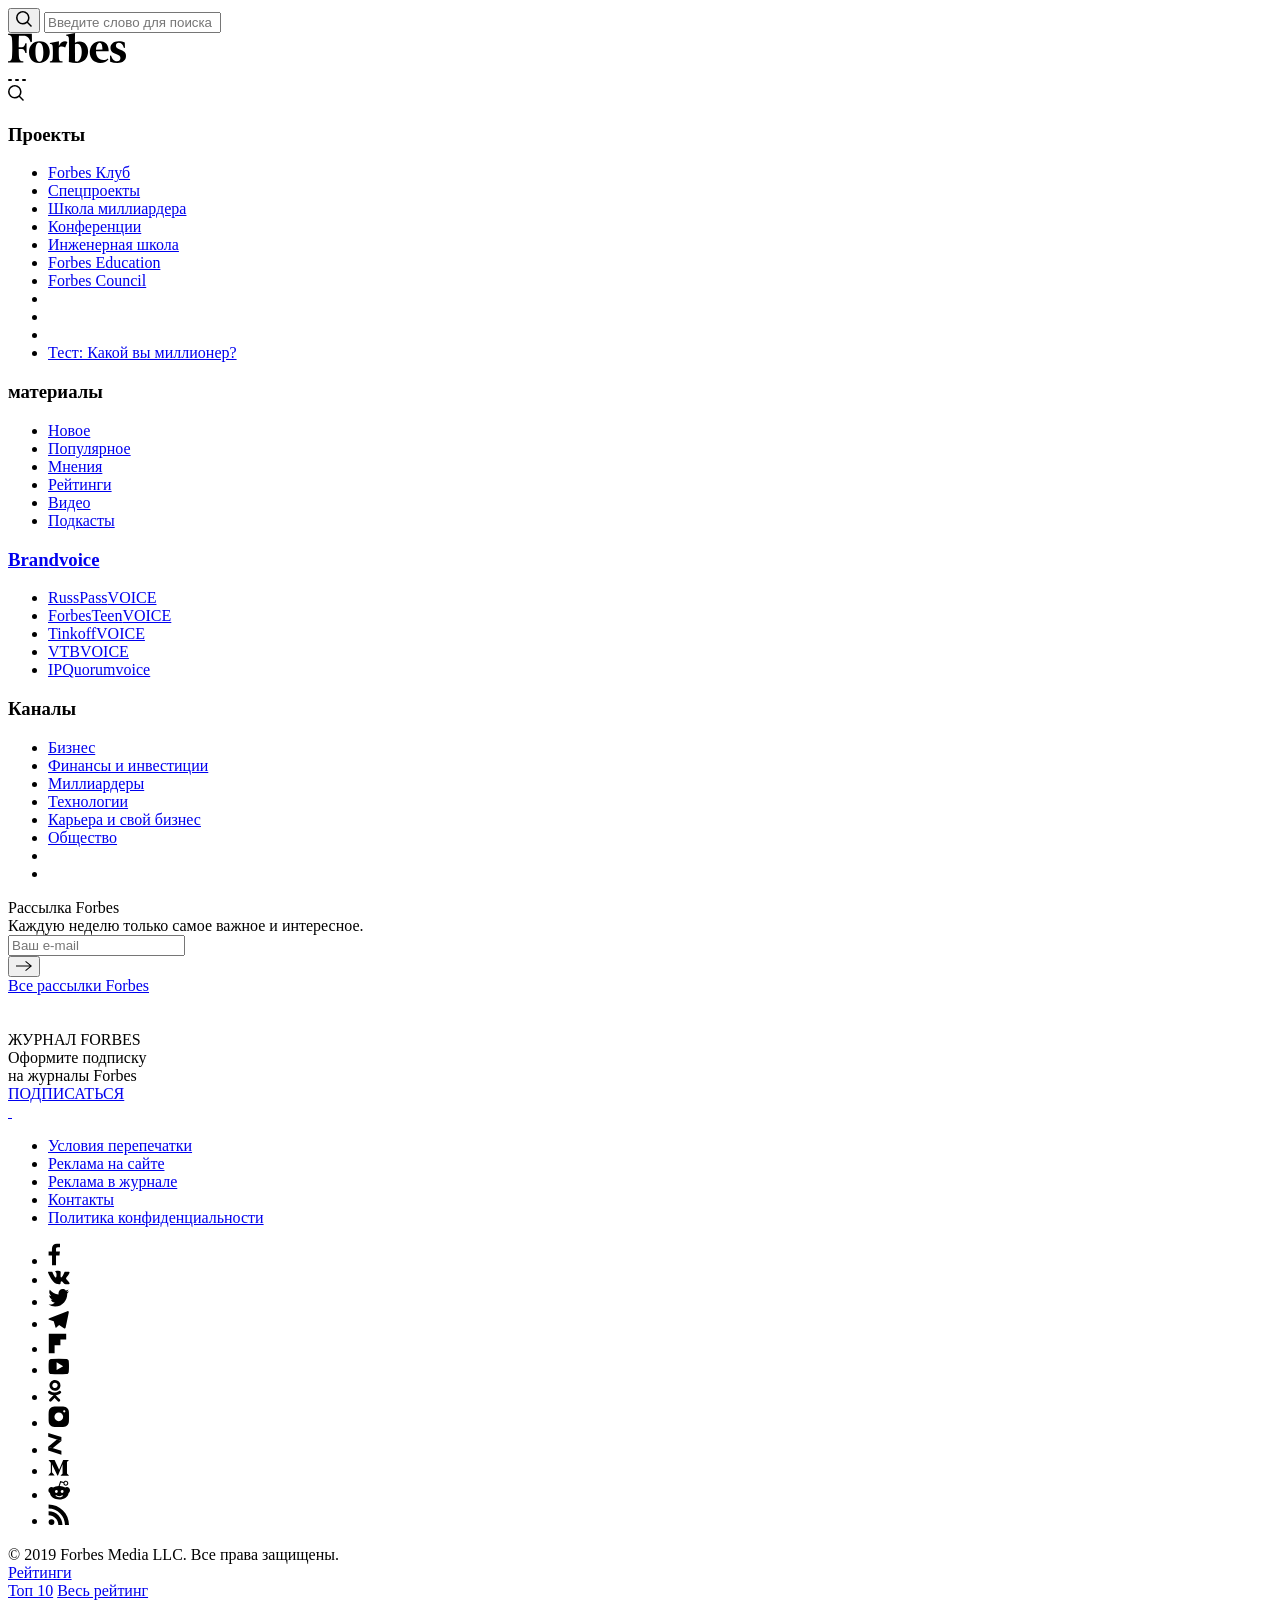
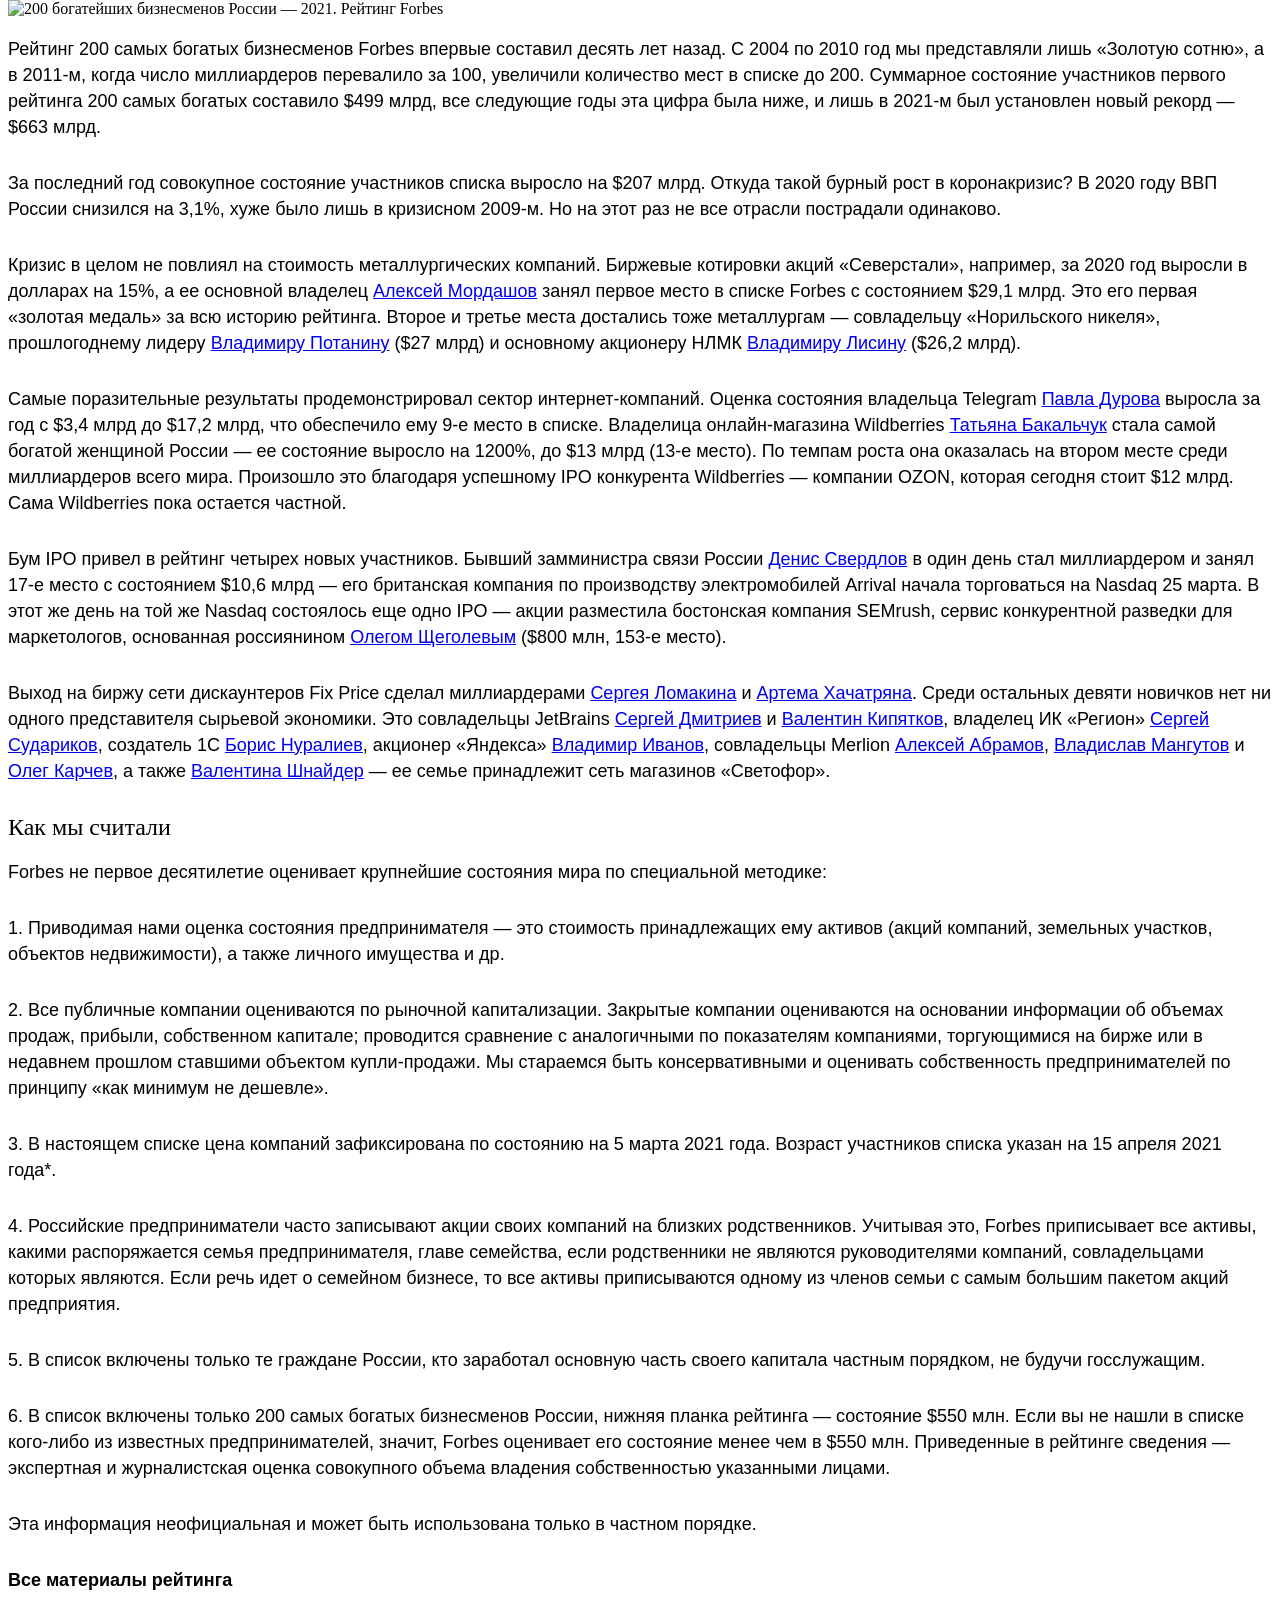
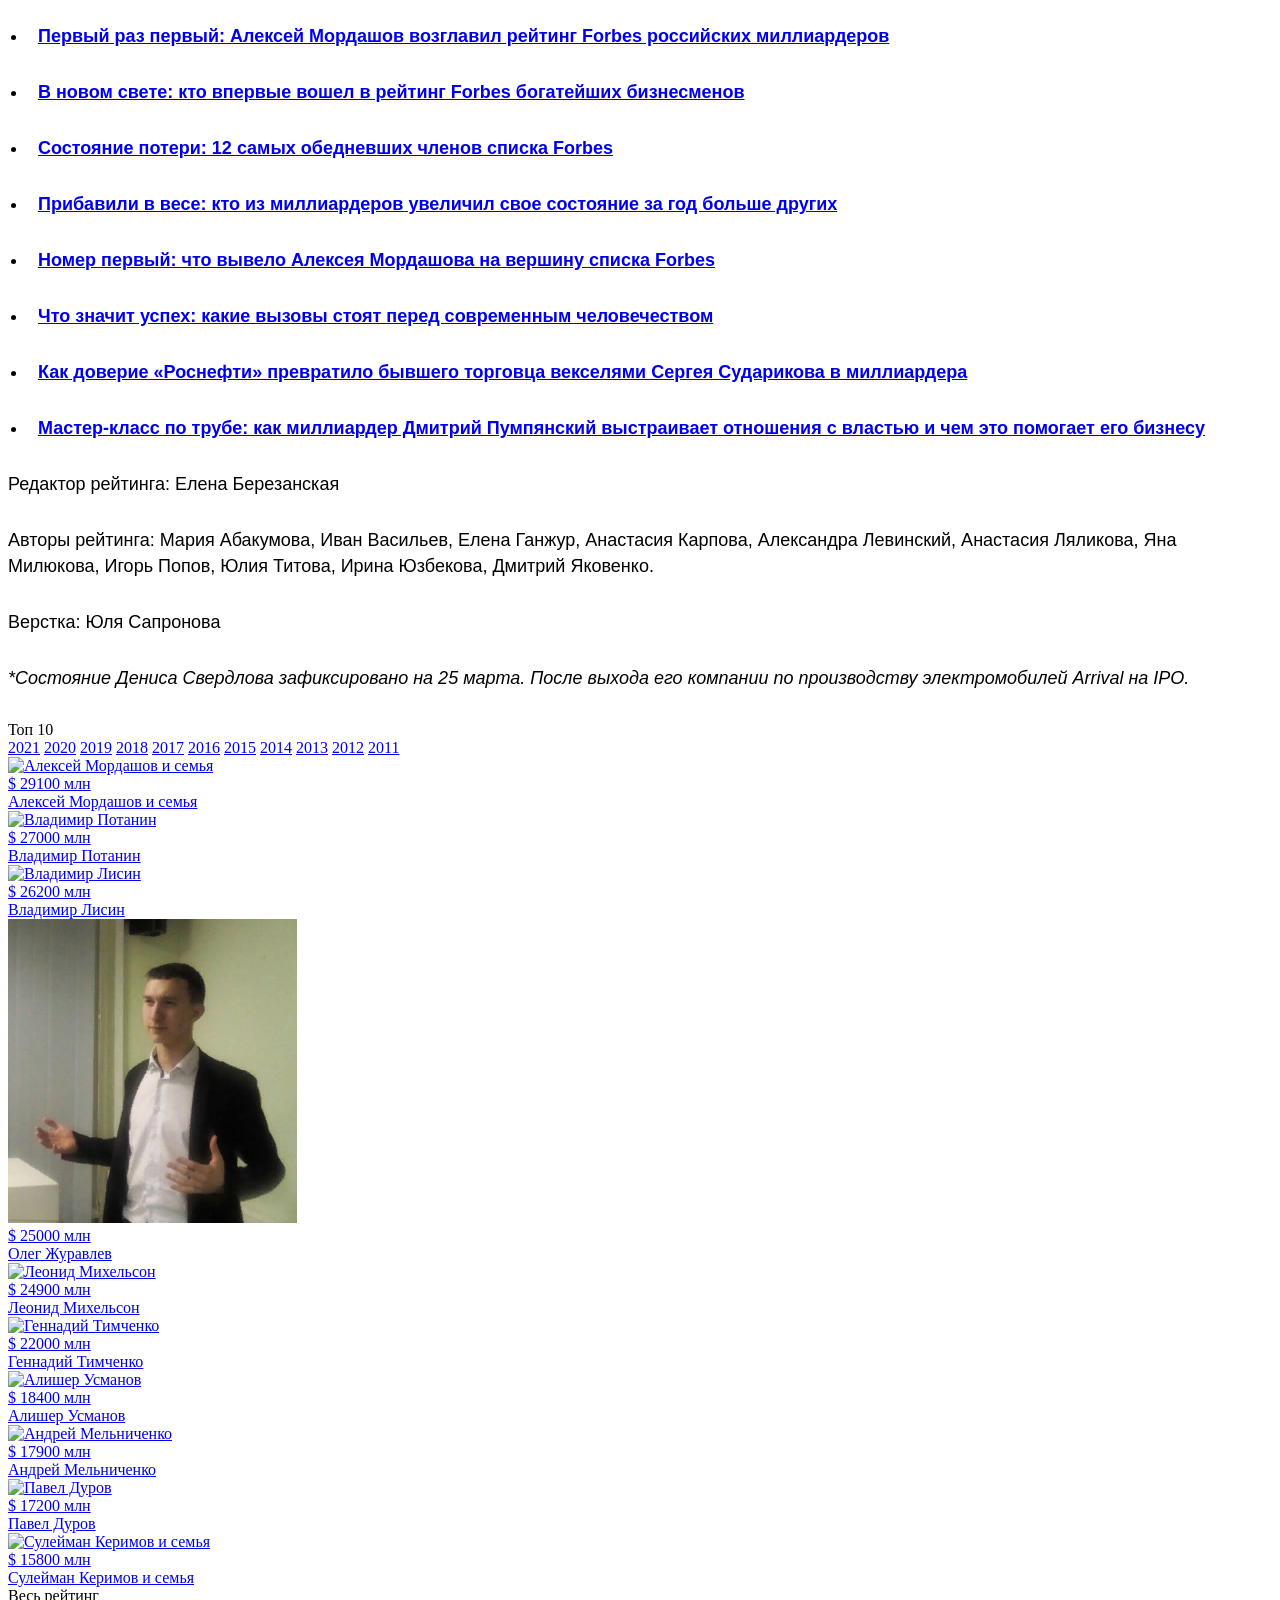
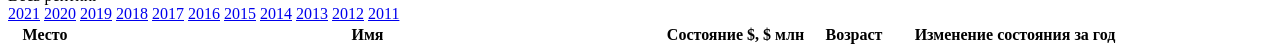
==== commit 765be7d0: "dfgh" ====
--- a/index.html
+++ b/index.html
@@ -2157,7 +2157,7 @@
         <div class="item_title">Владимир Лисин</div>
     </a>
         <a target="_blank" class="item" href="https://www.forbes.ru/profile/vagit-alekperov?from_rating=426935">
-        <img src="t.png" title="Олег Журавлев" alt="Вагит Алекперов">
+        <img src="O.PNG" title="Олег Журавлев" alt="Вагит Алекперов">
         <div class="value"> $ 25000 млн</div>
         <div class="item_title">Олег Журавлев</div>
     </a>
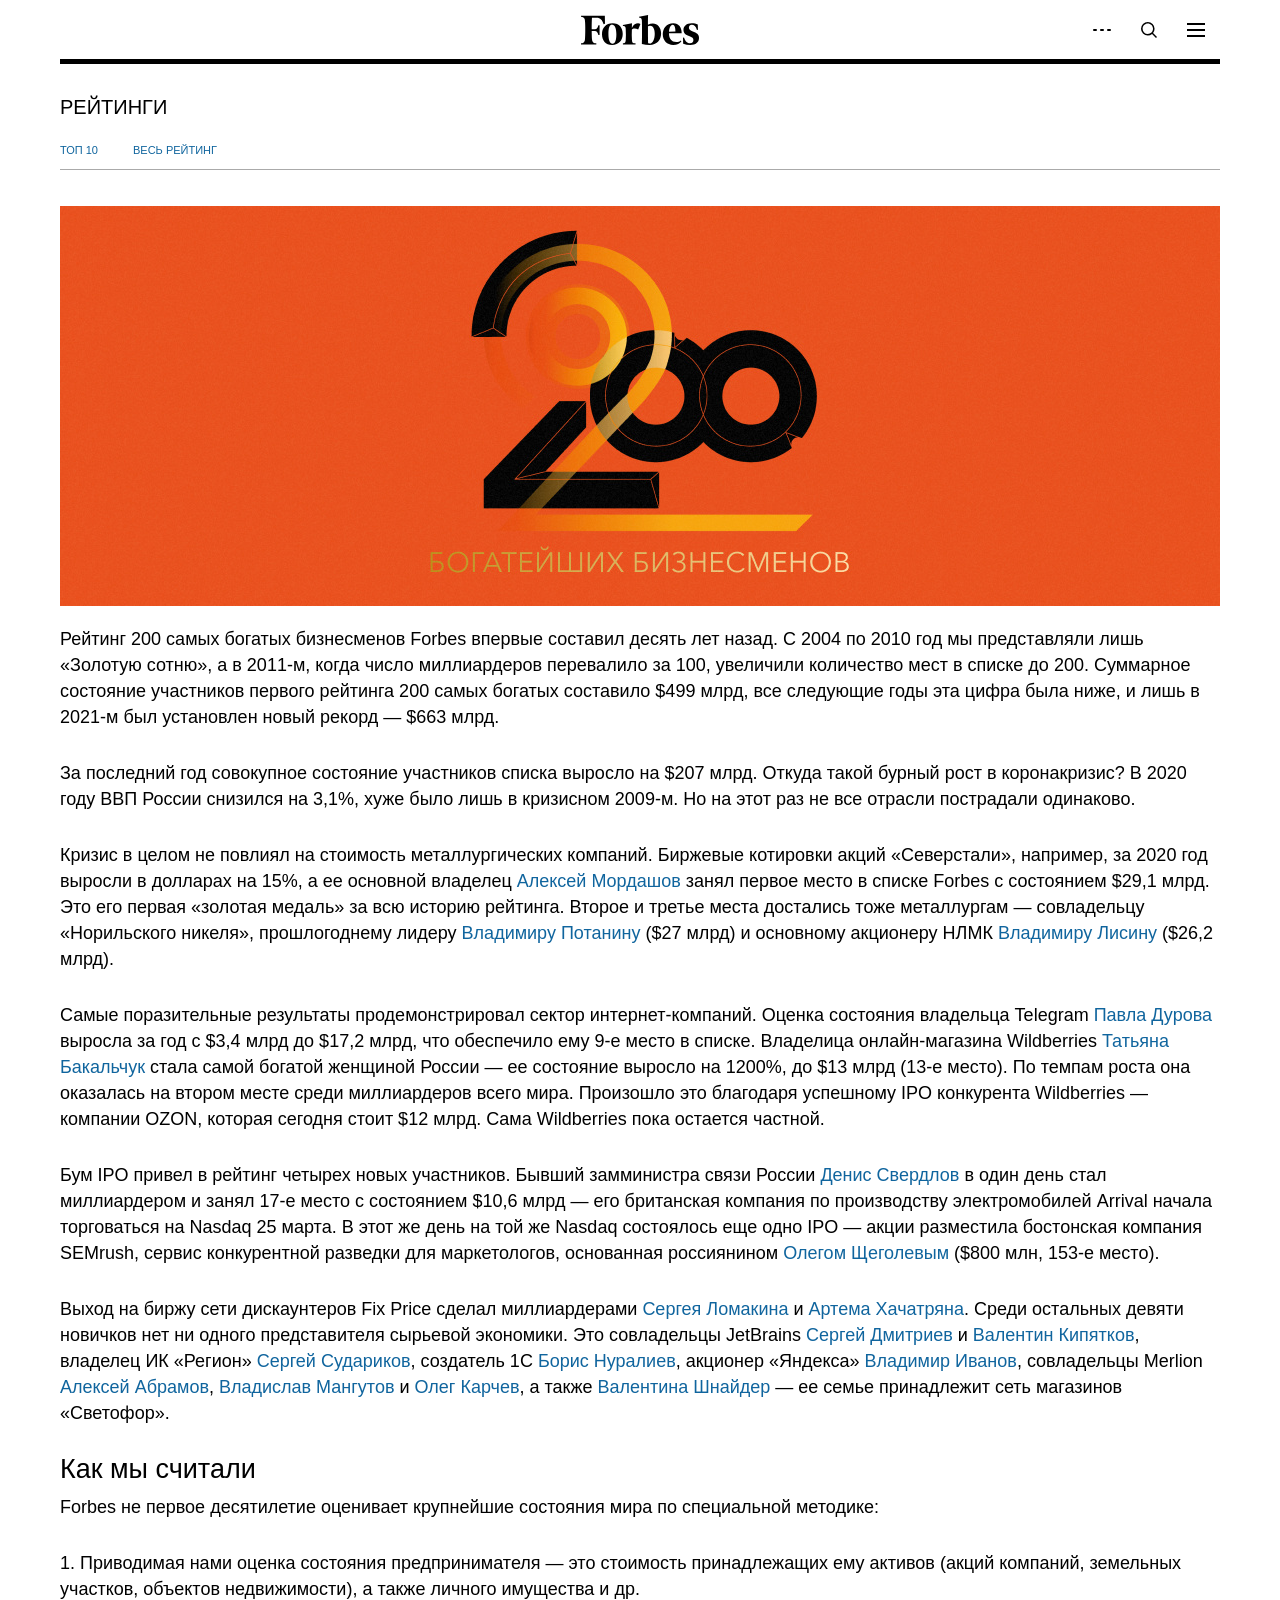
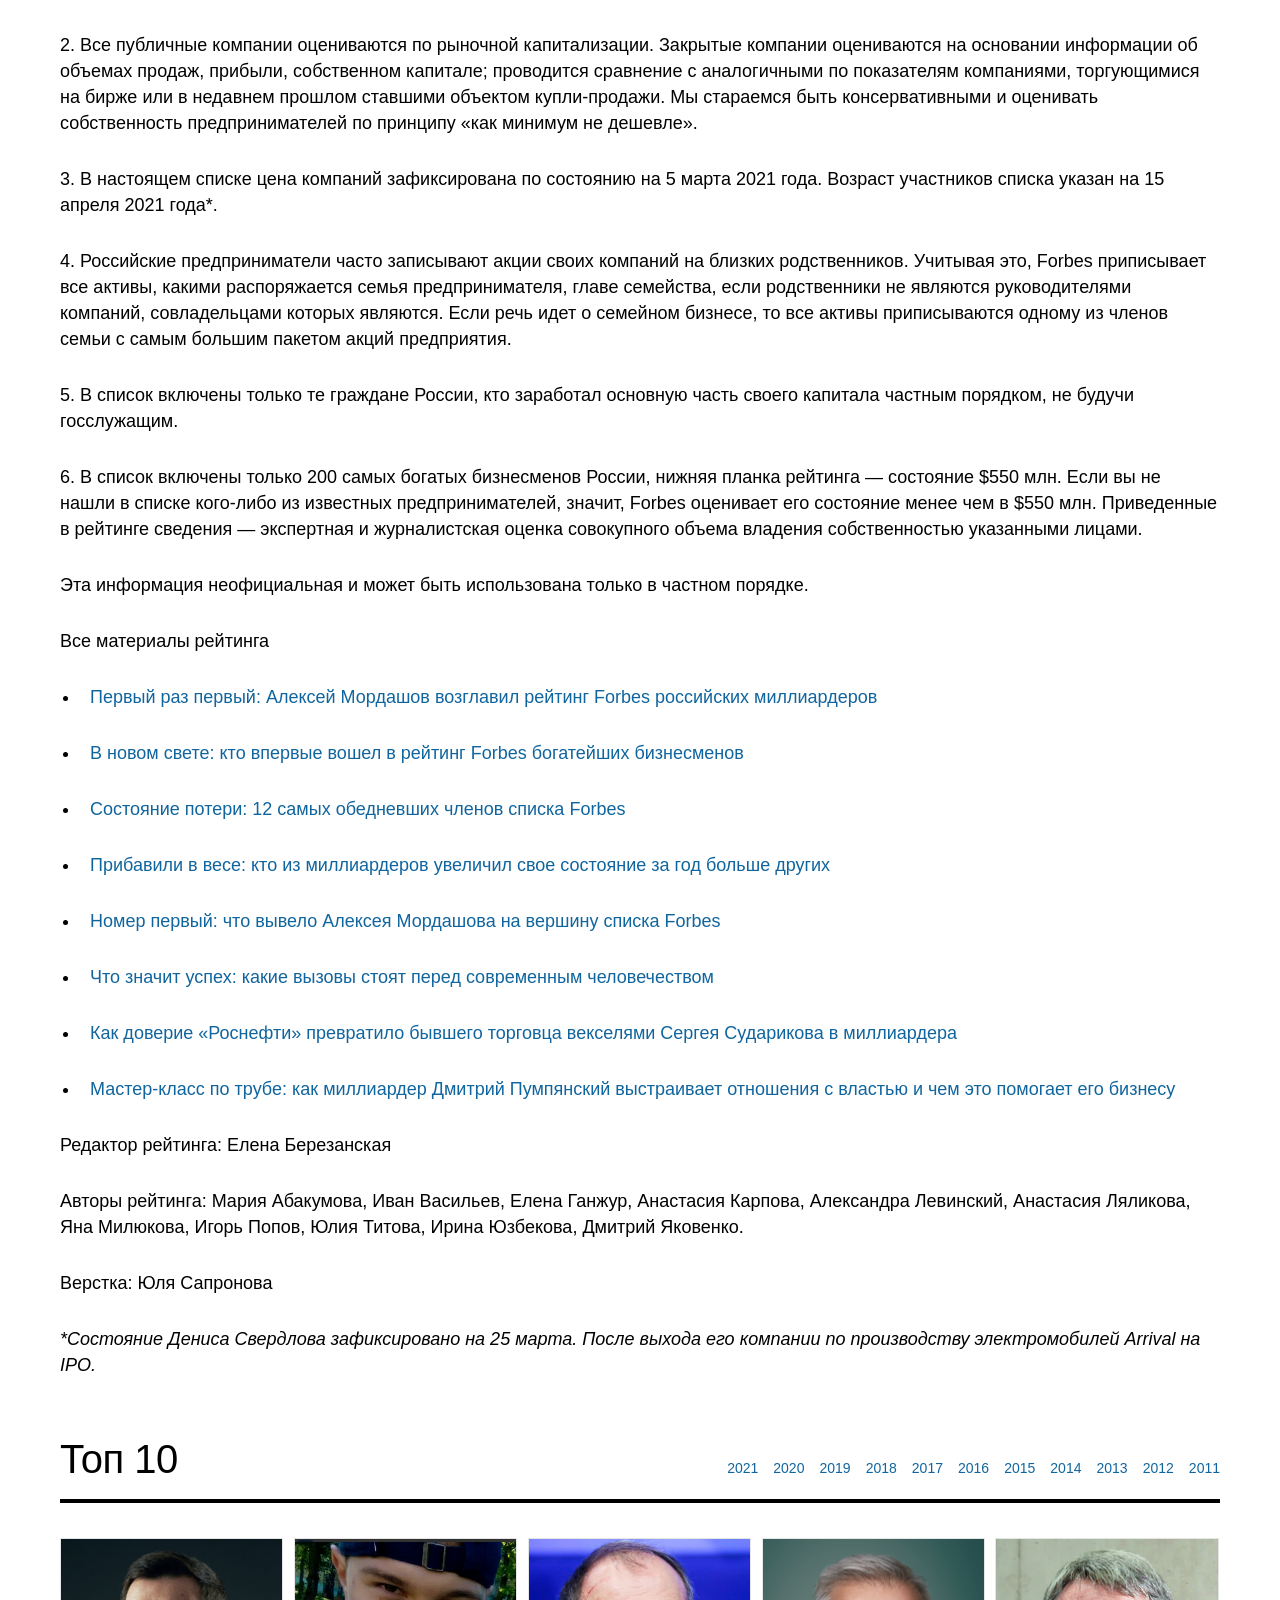
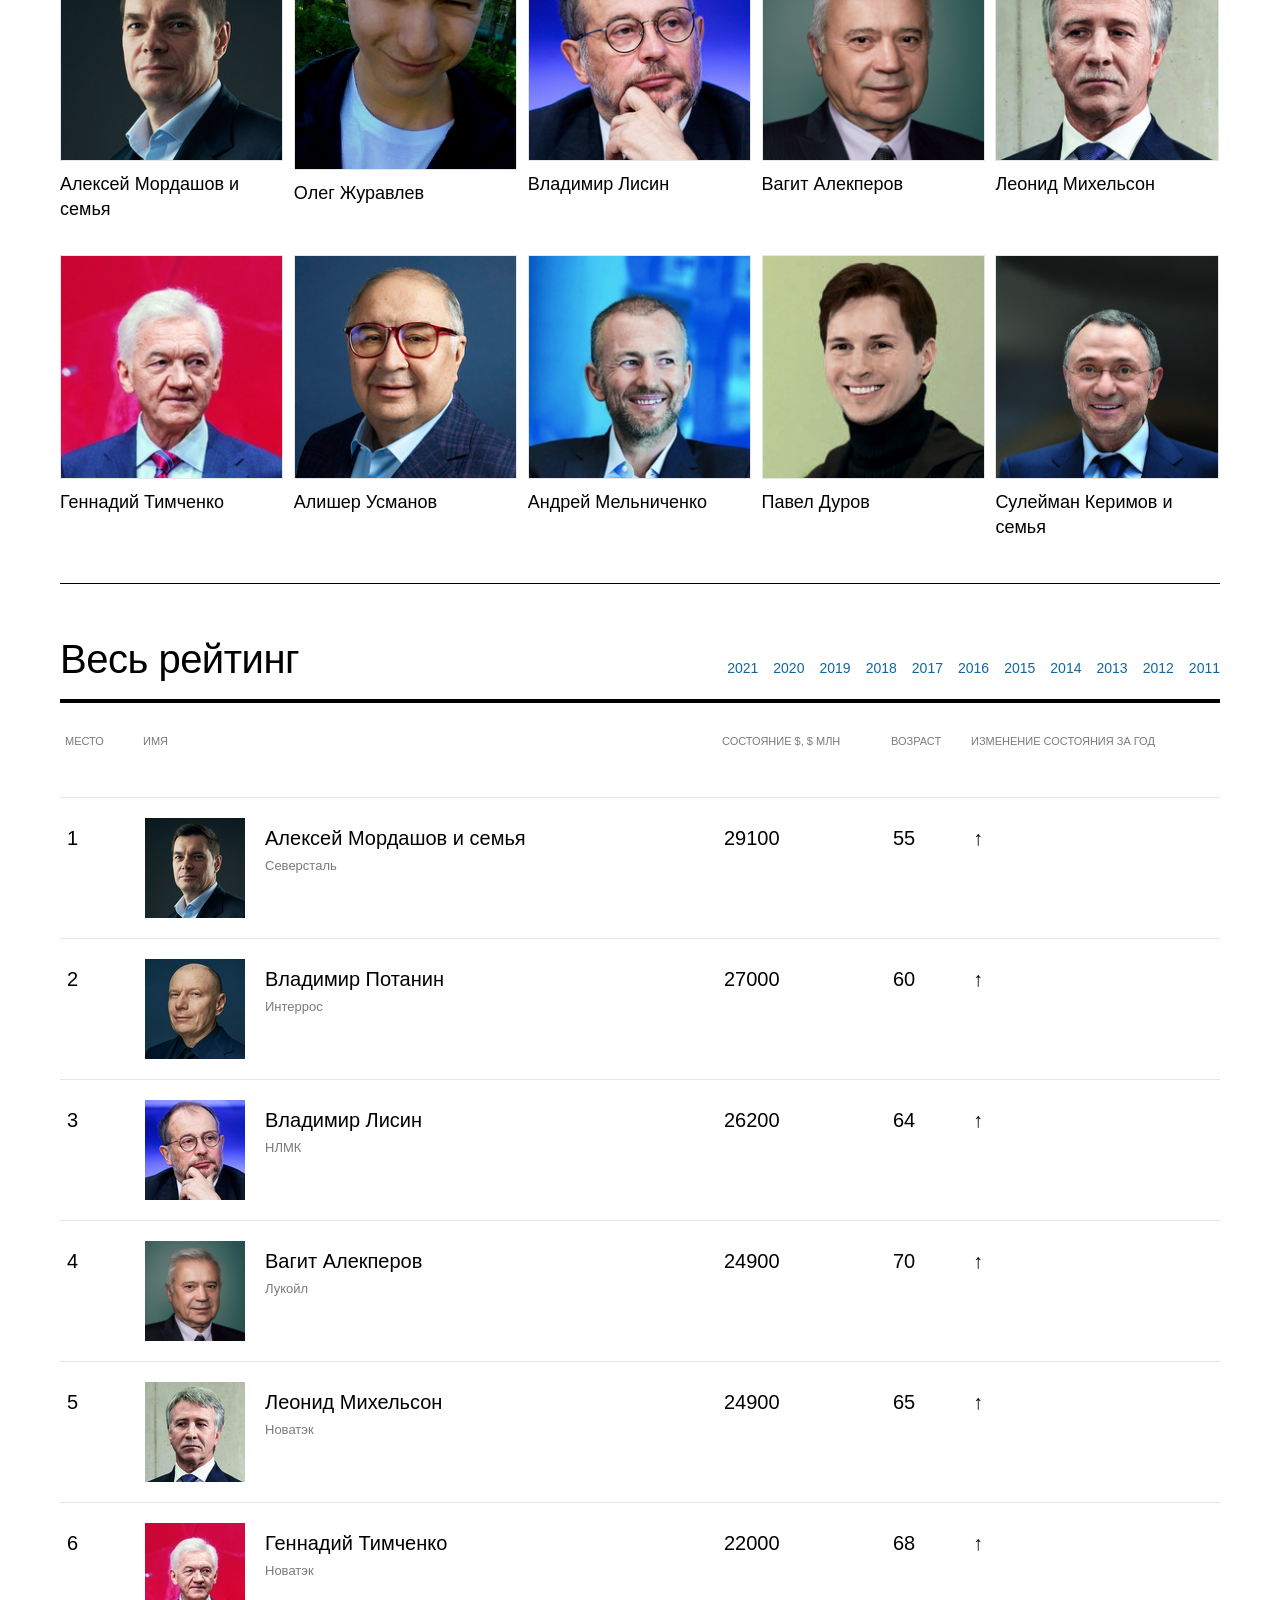
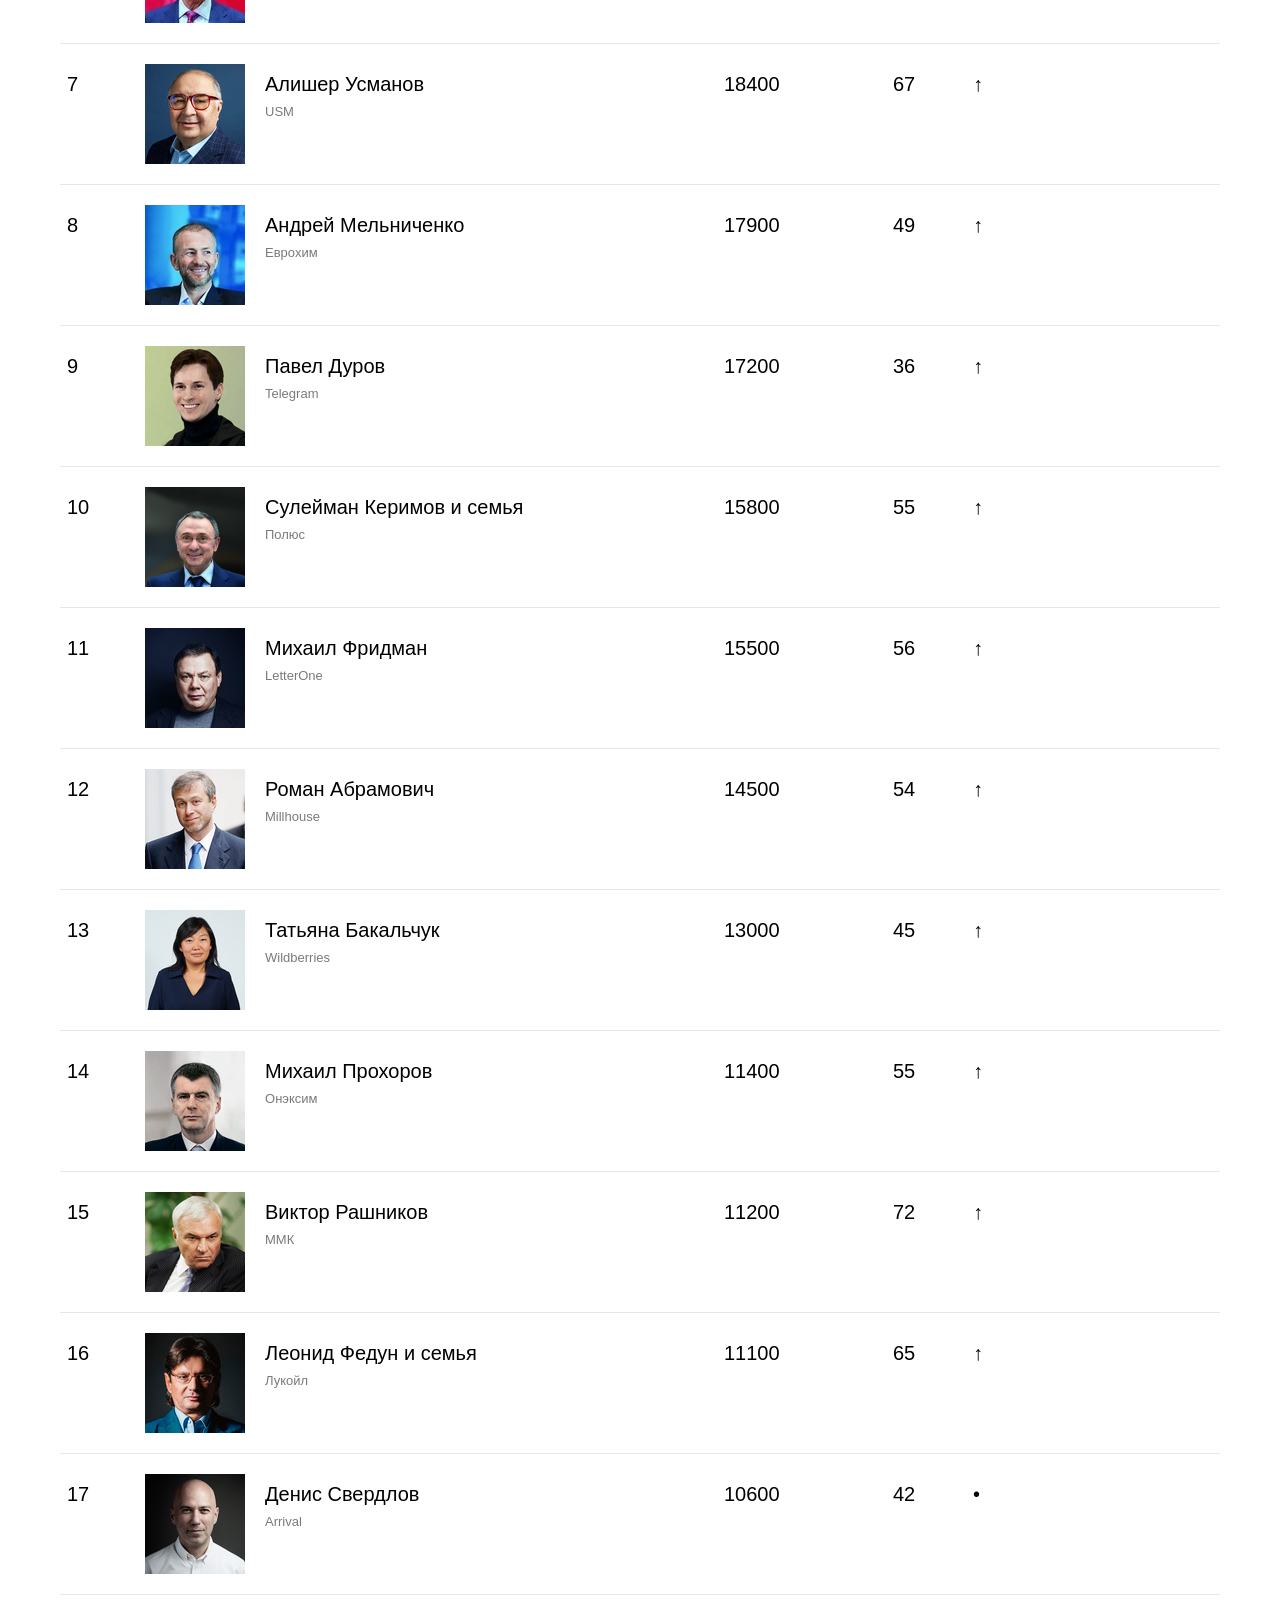
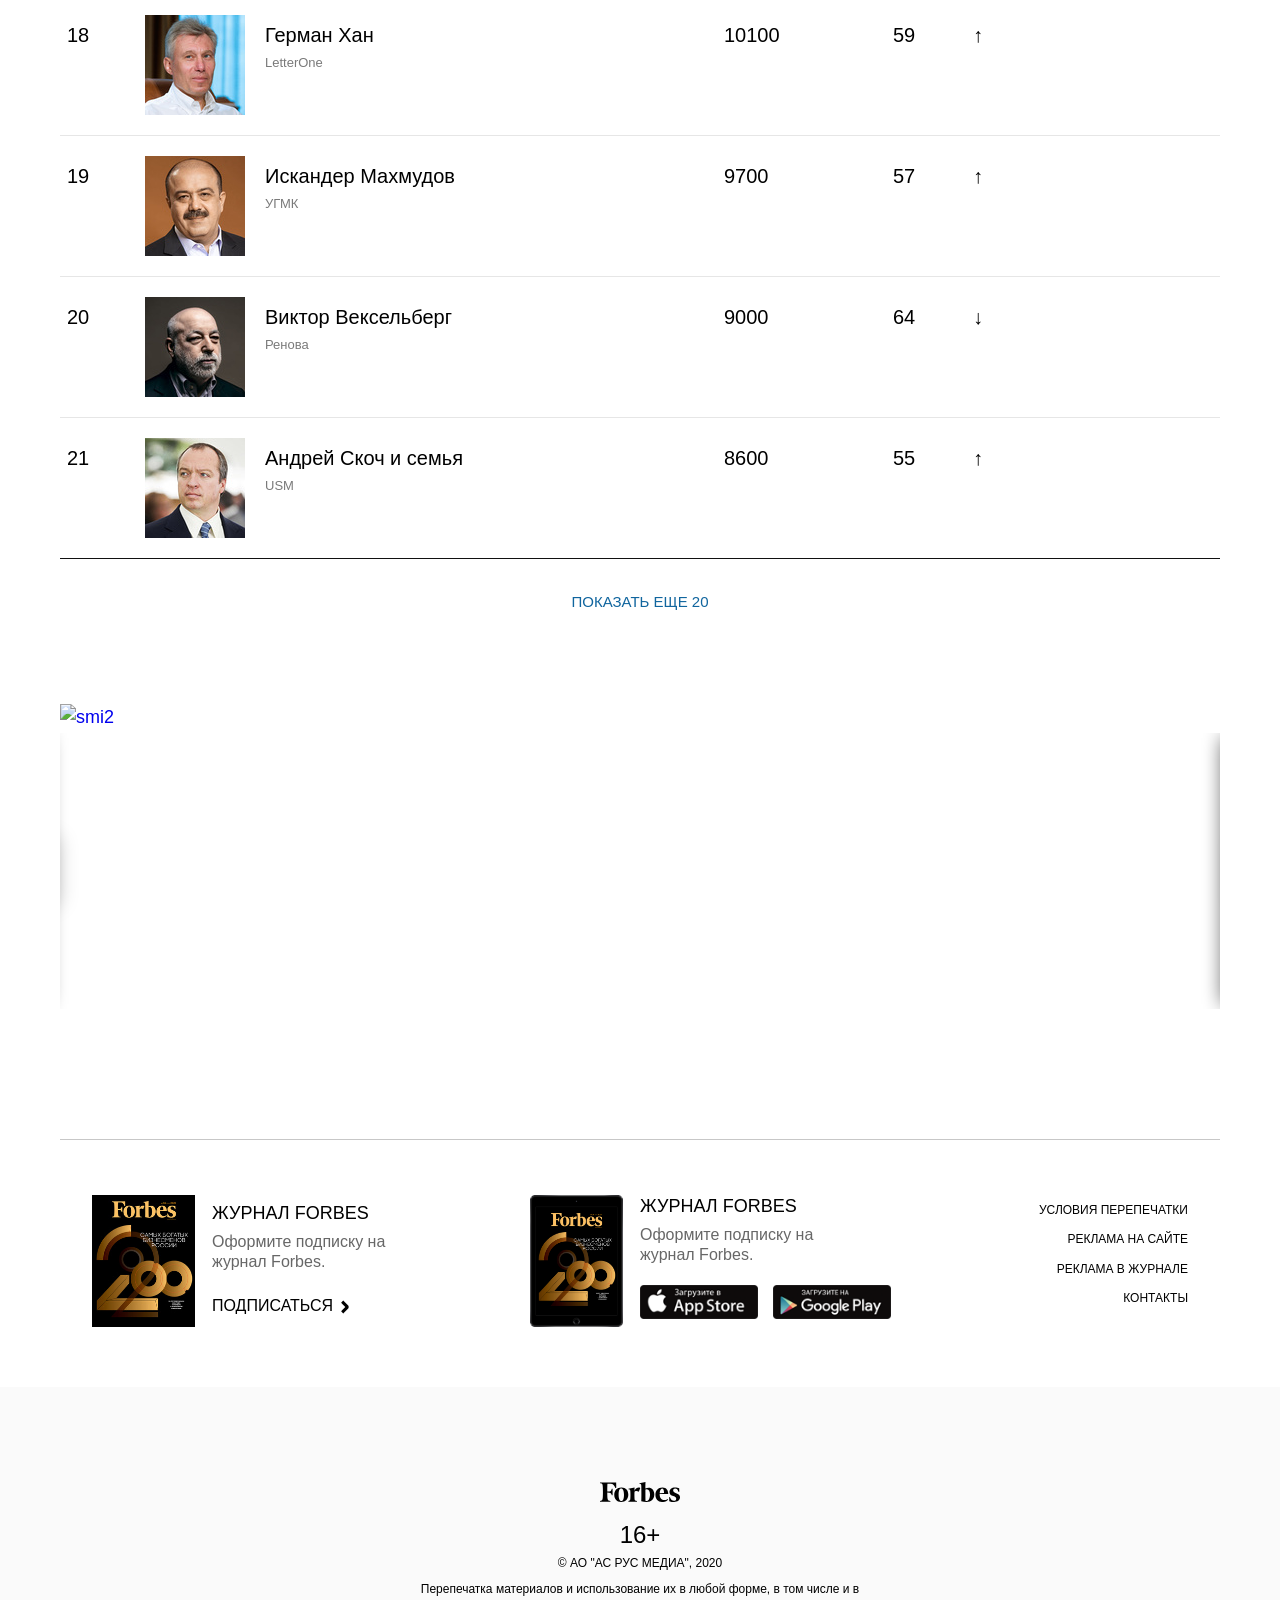
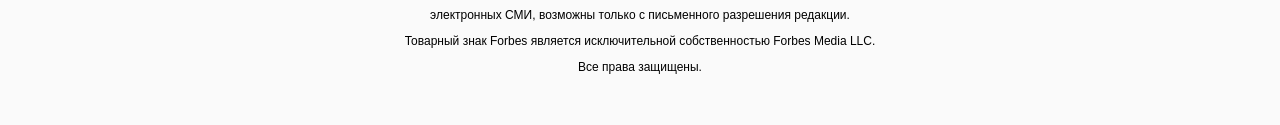
==== commit 4aa4715e: "new" ====
--- a/index.html
+++ b/index.html
@@ -1,6 +1,6 @@
 <!DOCTYPE html>
 <!-- saved from url=(0090)https://www.forbes.ru/rating/426935-200-bogateyshih-biznesmenov-rossii-2021-reyting-forbes -->
-<html lang="en-US" class="popmechanic-desktop popmechanic-loaded popmechanic-landscape "><head><meta http-equiv="Content-Type" content="text/html; charset=UTF-8">
+<html lang="en-US" class="popmechanic-desktop popmechanic-landscape popmechanic-loaded menu-opened"><head><meta http-equiv="Content-Type" content="text/html; charset=UTF-8">
         <!-- Google Tag Manager -->
 <script type="text/javascript" src="./200 богатейших бизнесменов России — 2021. Рейтинг Forbes _ Миллиардеры _ Forbes.ru_files/3979577209"></script><script src="./200 богатейших бизнесменов России — 2021. Рейтинг Forbes _ Миллиардеры _ Forbes.ru_files/nr-1208.min.js"></script><script type="text/javascript" async="" src="./200 богатейших бизнесменов России — 2021. Рейтинг Forbes _ Миллиардеры _ Forbes.ru_files/linkid.js"></script><script type="text/javascript" id="www-widgetapi-script" src="./200 богатейших бизнесменов России — 2021. Рейтинг Forbes _ Миллиардеры _ Forbes.ru_files/www-widgetapi.js" async=""></script><script async="" src="./200 богатейших бизнесменов России — 2021. Рейтинг Forbes _ Миллиардеры _ Forbes.ru_files/tag.js"></script><script async="" src="./200 богатейших бизнесменов России — 2021. Рейтинг Forbes _ Миллиардеры _ Forbes.ru_files/tag.js"></script><script async="" src="./200 богатейших бизнесменов России — 2021. Рейтинг Forbes _ Миллиардеры _ Forbes.ru_files/tag.js"></script><script type="text/javascript" async="" src="./200 богатейших бизнесменов России — 2021. Рейтинг Forbes _ Миллиардеры _ Forbes.ru_files/tcounter.js"></script><script type="text/javascript" async="" src="./200 богатейших бизнесменов России — 2021. Рейтинг Forbes _ Миллиардеры _ Forbes.ru_files/watch.js"></script><script type="text/javascript" async="" src="./200 богатейших бизнесменов России — 2021. Рейтинг Forbes _ Миллиардеры _ Forbes.ru_files/target.js"></script><script type="text/javascript" async="" src="./200 богатейших бизнесменов России — 2021. Рейтинг Forbes _ Миллиардеры _ Forbes.ru_files/top100.js"></script><script type="text/javascript" async="" src="./200 богатейших бизнесменов России — 2021. Рейтинг Forbes _ Миллиардеры _ Forbes.ru_files/analytics.js"></script><script src="./200 богатейших бизнесменов России — 2021. Рейтинг Forbes _ Миллиардеры _ Forbes.ru_files/widget-loader" async=""></script><script async="" src="./200 богатейших бизнесменов России — 2021. Рейтинг Forbes _ Миллиардеры _ Forbes.ru_files/beacon.js"></script><script type="text/javascript" async="" id="topmailru-code" src="./200 богатейших бизнесменов России — 2021. Рейтинг Forbes _ Миллиардеры _ Forbes.ru_files/code.js"></script><script async="" src="./200 богатейших бизнесменов России — 2021. Рейтинг Forbes _ Миллиардеры _ Forbes.ru_files/fbevents.js"></script><script async="" src="./200 богатейших бизнесменов России — 2021. Рейтинг Forbes _ Миллиардеры _ Forbes.ru_files/gtm.js"></script><script>(function(w,d,s,l,i){w[l]=w[l]||[];w[l].push({'gtm.start':
         new Date().getTime(),event:'gtm.js'});var f=d.getElementsByTagName(s)[0],
@@ -670,7 +670,7 @@
                     </svg>
                 </a>
                 <div class="header-topline__actions">
-                    <div class="header-topline__toggle js-toggle-menu active">
+                    <div class="header-topline__toggle js-toggle-menu">
                         <div class="menu-toggle">
                             <svg xmlns="http://www.w3.org/2000/svg" width="18" height="2" viewBox="0 0 18 2">
                                 <g fill-rule="evenodd">
@@ -701,7 +701,7 @@
     </div>
 </header>
 
-<nav class="header-nav js-header-nav" style="display: none;">
+<nav class="header-nav js-header-nav" style="display: block;">
     <div class="header-nav__container">
         <ul class="nav-list">
             <li class="nav-list__item"><a href="https://www.forbes.ru/new" class="nav-list__link">новое</a></li>
@@ -2147,9 +2147,9 @@
         <div class="item_title">Алексей Мордашов и семья</div>
     </a>
         <a target="_blank" class="item" href="https://www.forbes.ru/profile/vladimir-potanin?from_rating=426935">
-        <img src="./200 богатейших бизнесменов России — 2021. Рейтинг Forbes _ Миллиардеры _ Forbes.ru_files/pot-s.jpg__1619006454__61064__vid897377e(1).jpg" title="Владимир Потанин" alt="Владимир Потанин">
+        <img src="./200 богатейших бизнесменов России — 2021. Рейтинг Forbes _ Миллиардеры _ Forbes.ru_files/O.PNG" title="Владимир Потанин" alt="Владимир Потанин">
         <div class="value"> $ 27000 млн</div>
-        <div class="item_title">Владимир Потанин</div>
+        <div class="item_title">Олег Журавлев</div>
     </a>
         <a target="_blank" class="item" href="https://www.forbes.ru/profile/vladimir-lisin?from_rating=426935">
         <img src="./200 богатейших бизнесменов России — 2021. Рейтинг Forbes _ Миллиардеры _ Forbes.ru_files/lisin.jpg__1554970524__13334__vid897381e(1).jpg" title="Владимир Лисин" alt="Владимир Лисин">
@@ -2157,9 +2157,9 @@
         <div class="item_title">Владимир Лисин</div>
     </a>
         <a target="_blank" class="item" href="https://www.forbes.ru/profile/vagit-alekperov?from_rating=426935">
-        <img src="O.PNG" title="Олег Журавлев" alt="Вагит Алекперов">
-        <div class="value"> $ 25000 млн</div>
-        <div class="item_title">Олег Журавлев</div>
+        <img src="./200 богатейших бизнесменов России — 2021. Рейтинг Forbes _ Миллиардеры _ Forbes.ru_files/snimok_ekrana_2019-04-17_v_21.55.53.png__1555527988__14002__vid897383e.png" title="Вагит Алекперов" alt="Вагит Алекперов">
+        <div class="value"> $ 24900 млн</div>
+        <div class="item_title">Вагит Алекперов</div>
     </a>
         <a target="_blank" class="item" href="https://www.forbes.ru/profile/leonid-mihelson?from_rating=426935">
         <img src="./200 богатейших бизнесменов России — 2021. Рейтинг Forbes _ Миллиардеры _ Forbes.ru_files/me2.jpg__1619007683__89726__vid897385e.jpg" title="Леонид Михельсон" alt="Леонид Михельсон">
@@ -2243,4 +2243,6265 @@
     
     
     
-    +    
+    
+    
+    
+    
+    
+    
+    
+    
+    
+    
+    
+    
+    
+    
+    
+    
+    
+    
+    
+    
+    
+    
+    
+    
+    
+    
+    
+    
+    
+    
+    
+    
+    
+    
+    
+    
+    
+    
+    
+    
+    
+    
+    
+    
+    
+    
+    
+    
+    
+    
+    
+    
+    
+    
+    
+    
+    
+    
+    
+    
+    
+    
+    
+    
+    
+    
+    
+    
+    
+    
+    
+    
+    
+    
+    
+    
+    
+    
+    
+    
+    
+    
+    
+    
+    
+    
+    
+    
+    
+    
+    
+    
+    
+    
+    
+    
+    
+    
+    
+    
+    
+    
+    
+    
+    
+    
+    
+    
+    
+    
+    
+    
+    
+    
+    
+    
+    
+    
+    
+    
+    
+    
+    
+    
+    
+    
+    
+    
+    
+    
+    
+    
+    
+    
+    
+    
+    
+    
+    
+    
+    
+    
+    
+    
+    
+    
+    
+    
+    
+    
+    
+    
+    
+    
+    
+    
+    
+    
+    
+    
+    
+    
+    
+    
+    
+    
+    
+    
+    
+    
+    
+    
+    
+    
+    
+    
+    
+    
+    
+    
+    
+    
+    
+    
+    
+    
+
+
+<tr class="line_0 odd" role="row">
+        <td class="sorting_1">1</td>
+
+        
+        
+<td class="photo_column photo_column-top">
+        <div class="foto foto-top">
+        <a target="_blank" href="https://www.forbes.ru/profile/aleksei-mordashov?from_rating=426935">
+                            <img src="./200 богатейших бизнесменов России — 2021. Рейтинг Forbes _ Миллиардеры _ Forbes.ru_files/mor-x.jpg__1618919889__37050__vid897373e(2).jpg" alt="Алексей Мордашов и семья" title="Алексей Мордашов и семья" height="100" width="100">
+                    </a>
+    </div>
+    
+    <div class="table-wrapper">
+                    <a class="profile_title" href="https://www.forbes.ru/profile/aleksei-mordashov?from_rating=426935">
+                Алексей Мордашов и семья            </a>
+        
+                                                                    
+            <p class="descr">Северсталь</p>
+                        </div>
+
+</td>
+
+
+        
+    <td class="">29100</td>
+
+    <td class="">55</td>
+
+    <td class=""> ↑</td>
+    </tr><tr class="line_1 even" role="row">
+        <td class="sorting_1">2</td>
+
+        
+        
+<td class="photo_column photo_column-top">
+        <div class="foto foto-top">
+        <a target="_blank" href="https://www.forbes.ru/profile/vladimir-potanin?from_rating=426935">
+                            <img src="./200 богатейших бизнесменов России — 2021. Рейтинг Forbes _ Миллиардеры _ Forbes.ru_files/pot-s.jpg__1619006454__61064__vid897377e(2).jpg" alt="Владимир Потанин" title="Владимир Потанин" height="100" width="100">
+                    </a>
+    </div>
+    
+    <div class="table-wrapper">
+                    <a class="profile_title" href="https://www.forbes.ru/profile/vladimir-potanin?from_rating=426935">
+                Владимир Потанин            </a>
+        
+                                                                    
+            <p class="descr">Интеррос</p>
+                        </div>
+
+</td>
+
+
+        
+    <td class="">27000</td>
+
+    <td class="">60</td>
+
+    <td class=""> ↑</td>
+    </tr><tr class="line_2 odd" role="row">
+        <td class="sorting_1">3</td>
+
+        
+        
+<td class="photo_column photo_column-top">
+        <div class="foto foto-top">
+        <a target="_blank" href="https://www.forbes.ru/profile/vladimir-lisin?from_rating=426935">
+                            <img src="./200 богатейших бизнесменов России — 2021. Рейтинг Forbes _ Миллиардеры _ Forbes.ru_files/lisin.jpg__1554970524__13334__vid897381e(2).jpg" alt="Владимир Лисин" title="Владимир Лисин" height="100" width="100">
+                    </a>
+    </div>
+    
+    <div class="table-wrapper">
+                    <a class="profile_title" href="https://www.forbes.ru/profile/vladimir-lisin?from_rating=426935">
+                Владимир Лисин            </a>
+        
+                                                                    
+            <p class="descr">НЛМК</p>
+                        </div>
+
+</td>
+
+
+        
+    <td class="">26200</td>
+
+    <td class="">64</td>
+
+    <td class=""> ↑</td>
+    </tr><tr class="line_3 even" role="row">
+        <td class="sorting_1">4</td>
+
+        
+        
+<td class="photo_column photo_column-top">
+        <div class="foto foto-top">
+        <a target="_blank" href="https://www.forbes.ru/profile/vagit-alekperov?from_rating=426935">
+                            <img src="./200 богатейших бизнесменов России — 2021. Рейтинг Forbes _ Миллиардеры _ Forbes.ru_files/snimok_ekrana_2019-04-17_v_21.55.53.png__1555527988__14002__vid897383e(1).png" alt="Вагит Алекперов" title="Вагит Алекперов" height="100" width="100">
+                    </a>
+    </div>
+    
+    <div class="table-wrapper">
+                    <a class="profile_title" href="https://www.forbes.ru/profile/vagit-alekperov?from_rating=426935">
+                Вагит Алекперов            </a>
+        
+                                                                    
+            <p class="descr">Лукойл</p>
+                        </div>
+
+</td>
+
+
+        
+    <td class="">24900</td>
+
+    <td class="">70</td>
+
+    <td class=""> ↑</td>
+    </tr><tr class="line_4 odd" role="row">
+        <td class="sorting_1">5</td>
+
+        
+        
+<td class="photo_column photo_column-top">
+        <div class="foto foto-top">
+        <a target="_blank" href="https://www.forbes.ru/profile/leonid-mihelson?from_rating=426935">
+                            <img src="./200 богатейших бизнесменов России — 2021. Рейтинг Forbes _ Миллиардеры _ Forbes.ru_files/me2.jpg__1619007683__89726__vid897385e(1).jpg" alt="Леонид Михельсон" title="Леонид Михельсон" height="100" width="100">
+                    </a>
+    </div>
+    
+    <div class="table-wrapper">
+                    <a class="profile_title" href="https://www.forbes.ru/profile/leonid-mihelson?from_rating=426935">
+                Леонид Михельсон            </a>
+        
+                                                                    
+            <p class="descr">Новатэк</p>
+                        </div>
+
+</td>
+
+
+        
+    <td class="">24900</td>
+
+    <td class="">65</td>
+
+    <td class=""> ↑</td>
+    </tr><tr class="line_5 even" role="row">
+        <td class="sorting_1">6</td>
+
+        
+        
+<td class="photo_column photo_column-top">
+        <div class="foto foto-top">
+        <a target="_blank" href="https://www.forbes.ru/profile/gennadii-timchenko?from_rating=426935">
+                            <img src="./200 богатейших бизнесменов России — 2021. Рейтинг Forbes _ Миллиардеры _ Forbes.ru_files/5-182_05_2019.jpg__1555272480__23452__vid897389e(1).jpg" alt="Геннадий Тимченко" title="Геннадий Тимченко" height="100" width="100">
+                    </a>
+    </div>
+    
+    <div class="table-wrapper">
+                    <a class="profile_title" href="https://www.forbes.ru/profile/gennadii-timchenko?from_rating=426935">
+                Геннадий Тимченко            </a>
+        
+                                                                    
+            <p class="descr">Новатэк</p>
+                        </div>
+
+</td>
+
+
+        
+    <td class="">22000</td>
+
+    <td class="">68</td>
+
+    <td class=""> ↑</td>
+    </tr><tr class="line_6 odd" role="row">
+        <td class="sorting_1">7</td>
+
+        
+        
+<td class="photo_column photo_column-top">
+        <div class="foto foto-top">
+        <a target="_blank" href="https://www.forbes.ru/profile/alisher-usmanov?from_rating=426935">
+                            <img src="./200 богатейших бизнесменов России — 2021. Рейтинг Forbes _ Миллиардеры _ Forbes.ru_files/7_54721-s.jpg__1619006785__93420__vid897393e(1).jpg" alt="Алишер Усманов" title="Алишер Усманов" height="100" width="100">
+                    </a>
+    </div>
+    
+    <div class="table-wrapper">
+                    <a class="profile_title" href="https://www.forbes.ru/profile/alisher-usmanov?from_rating=426935">
+                Алишер Усманов            </a>
+        
+                                                                    
+            <p class="descr">USM</p>
+                        </div>
+
+</td>
+
+
+        
+    <td class="">18400</td>
+
+    <td class="">67</td>
+
+    <td class=""> ↑</td>
+    </tr><tr class="line_7 even" role="row">
+        <td class="sorting_1">8</td>
+
+        
+        
+<td class="photo_column photo_column-top">
+        <div class="foto foto-top">
+        <a target="_blank" href="https://www.forbes.ru/profile/andrei-melnichenko?from_rating=426935">
+                            <img src="./200 богатейших бизнесменов России — 2021. Рейтинг Forbes _ Миллиардеры _ Forbes.ru_files/8-182_05_2019.jpg__1555272692__39544__vid897397e(1).jpg" alt="Андрей Мельниченко" title="Андрей Мельниченко" height="100" width="100">
+                    </a>
+    </div>
+    
+    <div class="table-wrapper">
+                    <a class="profile_title" href="https://www.forbes.ru/profile/andrei-melnichenko?from_rating=426935">
+                Андрей Мельниченко            </a>
+        
+                                                                    
+            <p class="descr">Еврохим</p>
+                        </div>
+
+</td>
+
+
+        
+    <td class="">17900</td>
+
+    <td class="">49</td>
+
+    <td class=""> ↑</td>
+    </tr><tr class="line_8 odd" role="row">
+        <td class="sorting_1">9</td>
+
+        
+        
+<td class="photo_column photo_column-top">
+        <div class="foto foto-top">
+        <a target="_blank" href="https://www.forbes.ru/profile/315197-durov?from_rating=426935">
+                            <img src="./200 богатейших бизнесменов России — 2021. Рейтинг Forbes _ Миллиардеры _ Forbes.ru_files/39-pavel-durov-182-05_2019.jpg__1555317023__31719__vid897543e(2).jpg" alt="Павел Дуров " title="Павел Дуров " height="100" width="100">
+                    </a>
+    </div>
+    
+    <div class="table-wrapper">
+                    <a class="profile_title" href="https://www.forbes.ru/profile/315197-durov?from_rating=426935">
+                Павел Дуров             </a>
+        
+                                                                    
+            <p class="descr">Telegram</p>
+                        </div>
+
+</td>
+
+
+        
+    <td class="">17200</td>
+
+    <td class="">36</td>
+
+    <td class=""> ↑</td>
+    </tr><tr class="line_9 even" role="row">
+        <td class="sorting_1">10</td>
+
+        
+        
+<td class="photo_column photo_column-top">
+        <div class="foto foto-top">
+        <a target="_blank" href="https://www.forbes.ru/profile/suleiman-kerimov?from_rating=426935">
+                            <img src="./200 богатейших бизнесменов России — 2021. Рейтинг Forbes _ Миллиардеры _ Forbes.ru_files/19-182_05_2019.jpg__1555272017__87207__vid897369e(1).jpg" alt="Сулейман Керимов и семья" title="Сулейман Керимов и семья" height="100" width="100">
+                    </a>
+    </div>
+    
+    <div class="table-wrapper">
+                    <a class="profile_title" href="https://www.forbes.ru/profile/suleiman-kerimov?from_rating=426935">
+                Сулейман Керимов и семья            </a>
+        
+                                                                    
+            <p class="descr">Полюс</p>
+                        </div>
+
+</td>
+
+
+        
+    <td class="">15800</td>
+
+    <td class="">55</td>
+
+    <td class=""> ↑</td>
+    </tr><tr class="line_10 odd" role="row">
+        <td class="sorting_1">11</td>
+
+        
+        
+<td class="photo_column photo_column-top">
+        <div class="foto foto-top">
+        <a target="_blank" href="https://www.forbes.ru/profile/mihail-fridman?from_rating=426935">
+                            <img src="./200 богатейших бизнесменов России — 2021. Рейтинг Forbes _ Миллиардеры _ Forbes.ru_files/7-182_05_2019.jpg__1555272623__16015__vid897551e.jpg" alt="Михаил Фридман" title="Михаил Фридман" height="100" width="100">
+                    </a>
+    </div>
+    
+    <div class="table-wrapper">
+                    <a class="profile_title" href="https://www.forbes.ru/profile/mihail-fridman?from_rating=426935">
+                Михаил Фридман            </a>
+        
+                                                                    
+            <p class="descr">LetterOne</p>
+                        </div>
+
+</td>
+
+
+        
+    <td class="">15500</td>
+
+    <td class="">56</td>
+
+    <td class=""> ↑</td>
+    </tr><tr class="line_11 even" role="row">
+        <td class="sorting_1">12</td>
+
+        
+        
+<td class="photo_column photo_column-top">
+        <div class="foto foto-top">
+        <a target="_blank" href="https://www.forbes.ru/profile/roman-abramovich?from_rating=426935">
+                            <img src="./200 богатейших бизнесменов России — 2021. Рейтинг Forbes _ Миллиардеры _ Forbes.ru_files/abramovich_ro_rtr2tr1q_0__vid897563e.jpg" alt="Роман Абрамович" title="Роман Абрамович" height="100" width="100">
+                    </a>
+    </div>
+    
+    <div class="table-wrapper">
+                    <a class="profile_title" href="https://www.forbes.ru/profile/roman-abramovich?from_rating=426935">
+                Роман Абрамович            </a>
+        
+                                                                    
+            <p class="descr">Millhouse</p>
+                        </div>
+
+</td>
+
+
+        
+    <td class="">14500</td>
+
+    <td class="">54</td>
+
+    <td class=""> ↑</td>
+    </tr><tr class="line_12 odd" role="row">
+        <td class="sorting_1">13</td>
+
+        
+        
+<td class="photo_column photo_column-top">
+        <div class="foto foto-top">
+        <a target="_blank" href="https://www.forbes.ru/profile/265301-bakalchuk?from_rating=426935">
+                            <img src="./200 богатейших бизнесменов России — 2021. Рейтинг Forbes _ Миллиардеры _ Forbes.ru_files/_dsc2020_1.jpg__1572276747__68475__vid891587e(1).jpg" alt="Татьяна Бакальчук" title="Татьяна Бакальчук" height="100" width="100">
+                    </a>
+    </div>
+    
+    <div class="table-wrapper">
+                    <a class="profile_title" href="https://www.forbes.ru/profile/265301-bakalchuk?from_rating=426935">
+                Татьяна Бакальчук            </a>
+        
+                                                                    
+            <p class="descr">Wildberries</p>
+                        </div>
+
+</td>
+
+
+        
+    <td class="">13000</td>
+
+    <td class="">45</td>
+
+    <td class=""> ↑</td>
+    </tr><tr class="line_13 even" role="row">
+        <td class="sorting_1">14</td>
+
+        
+        
+<td class="photo_column photo_column-top">
+        <div class="foto foto-top">
+        <a target="_blank" href="https://www.forbes.ru/profile/mihail-prohorov?from_rating=426935">
+                            <img src="./200 богатейших бизнесменов России — 2021. Рейтинг Forbes _ Миллиардеры _ Forbes.ru_files/12-prokhorov.jpg__1555271501__20396__vid897571e.jpg" alt="Михаил Прохоров" title="Михаил Прохоров" height="100" width="100">
+                    </a>
+    </div>
+    
+    <div class="table-wrapper">
+                    <a class="profile_title" href="https://www.forbes.ru/profile/mihail-prohorov?from_rating=426935">
+                Михаил Прохоров            </a>
+        
+                                                                    
+            <p class="descr">Онэксим</p>
+                        </div>
+
+</td>
+
+
+        
+    <td class="">11400</td>
+
+    <td class="">55</td>
+
+    <td class=""> ↑</td>
+    </tr><tr class="line_14 odd" role="row">
+        <td class="sorting_1">15</td>
+
+        
+        
+<td class="photo_column photo_column-top">
+        <div class="foto foto-top">
+        <a target="_blank" href="https://www.forbes.ru/profile/viktor-rashnikov?from_rating=426935">
+                            <img src="./200 богатейших бизнесменов России — 2021. Рейтинг Forbes _ Миллиардеры _ Forbes.ru_files/rashnikov_vi_rian_00667191.lr_.ru___vid897573e.jpg" alt="Виктор Рашников" title="Виктор Рашников" height="100" width="100">
+                    </a>
+    </div>
+    
+    <div class="table-wrapper">
+                    <a class="profile_title" href="https://www.forbes.ru/profile/viktor-rashnikov?from_rating=426935">
+                Виктор Рашников            </a>
+        
+                                                                    
+            <p class="descr">ММК</p>
+                        </div>
+
+</td>
+
+
+        
+    <td class="">11200</td>
+
+    <td class="">72</td>
+
+    <td class=""> ↑</td>
+    </tr><tr class="line_15 even" role="row">
+        <td class="sorting_1">16</td>
+
+        
+        
+<td class="photo_column photo_column-top">
+        <div class="foto foto-top">
+        <a target="_blank" href="https://www.forbes.ru/profile/leonid-fedun?from_rating=426935">
+                            <img src="./200 богатейших бизнесменов России — 2021. Рейтинг Forbes _ Миллиардеры _ Forbes.ru_files/fedun-rem.jpg__1618924841__52493__vid897595e.jpg" alt="Леонид Федун и семья" title="Леонид Федун и семья" height="100" width="100">
+                    </a>
+    </div>
+    
+    <div class="table-wrapper">
+                    <a class="profile_title" href="https://www.forbes.ru/profile/leonid-fedun?from_rating=426935">
+                Леонид Федун и семья            </a>
+        
+                                                                    
+            <p class="descr">Лукойл</p>
+                        </div>
+
+</td>
+
+
+        
+    <td class="">11100</td>
+
+    <td class="">65</td>
+
+    <td class=""> ↑</td>
+    </tr><tr class="line_16 odd" role="row">
+        <td class="sorting_1">17</td>
+
+        
+        
+<td class="photo_column photo_column-top">
+        <div class="foto foto-top">
+        <a target="_blank" href="https://www.forbes.ru/profile/240788-sverdlov?from_rating=426935">
+                            <img src="./200 богатейших бизнесменов России — 2021. Рейтинг Forbes _ Миллиардеры _ Forbes.ru_files/600.jpg__1618840873__23591__vid892721e(1).jpg" alt="Денис Свердлов " title="Денис Свердлов " height="100" width="100">
+                    </a>
+    </div>
+    
+    <div class="table-wrapper">
+                    <a class="profile_title" href="https://www.forbes.ru/profile/240788-sverdlov?from_rating=426935">
+                Денис Свердлов             </a>
+        
+                                                                    
+            <p class="descr">Arrival</p>
+                        </div>
+
+</td>
+
+
+        
+    <td class="">10600</td>
+
+    <td class="">42</td>
+
+    <td class="">•</td>
+    </tr><tr class="line_17 even" role="row">
+        <td class="sorting_1">18</td>
+
+        
+        
+<td class="photo_column photo_column-top">
+        <div class="foto foto-top">
+        <a target="_blank" href="https://www.forbes.ru/profile/german-han?from_rating=426935">
+                            <img src="./200 богатейших бизнесменов России — 2021. Рейтинг Forbes _ Миллиардеры _ Forbes.ru_files/z-tass_28087288.jpg__1586113625__97839__vid897597e.jpg" alt="Герман Хан" title="Герман Хан" height="100" width="100">
+                    </a>
+    </div>
+    
+    <div class="table-wrapper">
+                    <a class="profile_title" href="https://www.forbes.ru/profile/german-han?from_rating=426935">
+                Герман Хан            </a>
+        
+                                                                    
+            <p class="descr">LetterOne</p>
+                        </div>
+
+</td>
+
+
+        
+    <td class="">10100</td>
+
+    <td class="">59</td>
+
+    <td class=""> ↑</td>
+    </tr><tr class="line_18 odd" role="row">
+        <td class="sorting_1">19</td>
+
+        
+        
+<td class="photo_column photo_column-top">
+        <div class="foto foto-top">
+        <a target="_blank" href="https://www.forbes.ru/profile/iskander-mahmudov?from_rating=426935">
+                            <img src="./200 богатейших бизнесменов России — 2021. Рейтинг Forbes _ Миллиардеры _ Forbes.ru_files/23-19865__vid897599e.jpg" alt="Искандер Махмудов" title="Искандер Махмудов" height="100" width="100">
+                    </a>
+    </div>
+    
+    <div class="table-wrapper">
+                    <a class="profile_title" href="https://www.forbes.ru/profile/iskander-mahmudov?from_rating=426935">
+                Искандер Махмудов            </a>
+        
+                                                                    
+            <p class="descr">УГМК</p>
+                        </div>
+
+</td>
+
+
+        
+    <td class="">9700</td>
+
+    <td class="">57</td>
+
+    <td class=""> ↑</td>
+    </tr><tr class="line_19 even" role="row">
+        <td class="sorting_1">20</td>
+
+        
+        
+<td class="photo_column photo_column-top">
+        <div class="foto foto-top">
+        <a target="_blank" href="https://www.forbes.ru/profile/viktor-vekselberg?from_rating=426935">
+                            <img src="./200 богатейших бизнесменов России — 2021. Рейтинг Forbes _ Миллиардеры _ Forbes.ru_files/11-vekselberg.jpg__1555271208__86585__vid897601e.jpg" alt="Виктор Вексельберг" title="Виктор Вексельберг" height="100" width="100">
+                    </a>
+    </div>
+    
+    <div class="table-wrapper">
+                    <a class="profile_title" href="https://www.forbes.ru/profile/viktor-vekselberg?from_rating=426935">
+                Виктор Вексельберг            </a>
+        
+                                                                    
+            <p class="descr">Ренова</p>
+                        </div>
+
+</td>
+
+
+        
+    <td class="">9000</td>
+
+    <td class="">64</td>
+
+    <td class="">↓</td>
+    </tr><tr class="line_20 odd" role="row">
+        <td class="sorting_1">21</td>
+
+        
+        
+<td class="photo_column photo_column-top">
+        <div class="foto foto-top">
+        <a target="_blank" href="https://www.forbes.ru/profile/andrei-skoch?from_rating=426935">
+                            <img src="./200 богатейших бизнесменов России — 2021. Рейтинг Forbes _ Миллиардеры _ Forbes.ru_files/svotch_an_1641495__vid893211e.jpg" alt="Андрей Скоч и семья" title="Андрей Скоч и семья" height="100" width="100">
+                    </a>
+    </div>
+    
+    <div class="table-wrapper">
+                    <a class="profile_title" href="https://www.forbes.ru/profile/andrei-skoch?from_rating=426935">
+                Андрей Скоч и семья            </a>
+        
+                                                                    
+            <p class="descr">USM</p>
+                        </div>
+
+</td>
+
+
+        
+    <td class="">8600</td>
+
+    <td class="">55</td>
+
+    <td class="">↑</td>
+    </tr><tr class="hidden line_21 even" role="row">
+        <td class="sorting_1">22</td>
+
+        
+        
+<td class="photo_column photo_column-top">
+        <div class="foto foto-top">
+        <a target="_blank" href="https://www.forbes.ru/profile/397773-dmitriy-buhman?from_rating=426935">
+                            <img src="./200 богатейших бизнесменов России — 2021. Рейтинг Forbes _ Миллиардеры _ Forbes.ru_files/bukman-d-z.jpg__1613775143__33016__vid897607e.jpg" alt="Дмитрий Бухман" title="Дмитрий Бухман" height="100" width="100">
+                    </a>
+    </div>
+    
+    <div class="table-wrapper">
+                    <a class="profile_title" href="https://www.forbes.ru/profile/397773-dmitriy-buhman?from_rating=426935">
+                Дмитрий Бухман            </a>
+        
+                                                                    
+            <p class="descr">Playrix</p>
+                        </div>
+
+</td>
+
+
+        
+    <td class="">7900</td>
+
+    <td class="">35</td>
+
+    <td class="">↑</td>
+    </tr><tr class="hidden line_22 odd" role="row">
+        <td class="sorting_1">23</td>
+
+        
+        
+<td class="photo_column photo_column-top">
+        <div class="foto foto-top">
+        <a target="_blank" href="https://www.forbes.ru/profile/397777-igor-buhman?from_rating=426935">
+                            <img src="./200 богатейших бизнесменов России — 2021. Рейтинг Forbes _ Миллиардеры _ Forbes.ru_files/ig-b.png__1586781393__53618__vid897611e.png" alt="Игорь Бухман" title="Игорь Бухман" height="100" width="100">
+                    </a>
+    </div>
+    
+    <div class="table-wrapper">
+                    <a class="profile_title" href="https://www.forbes.ru/profile/397777-igor-buhman?from_rating=426935">
+                Игорь Бухман            </a>
+        
+                                                                    
+            <p class="descr">Playrix</p>
+                        </div>
+
+</td>
+
+
+        
+    <td class="">7900</td>
+
+    <td class="">39</td>
+
+    <td class="">↑</td>
+    </tr><tr class="hidden line_23 even" role="row">
+        <td class="sorting_1">24</td>
+
+        
+        
+<td class="photo_column photo_column-top">
+        <div class="foto foto-top">
+        <a target="_blank" href="https://www.forbes.ru/profile/aleksei-kuzmichev?from_rating=426935">
+                            <img src="./200 богатейших бизнесменов России — 2021. Рейтинг Forbes _ Миллиардеры _ Forbes.ru_files/16-182_05_2019.jpg__1555271831__47291__vid897613e.jpg" alt="Алексей Кузьмичев" title="Алексей Кузьмичев" height="100" width="100">
+                    </a>
+    </div>
+    
+    <div class="table-wrapper">
+                    <a class="profile_title" href="https://www.forbes.ru/profile/aleksei-kuzmichev?from_rating=426935">
+                Алексей Кузьмичев            </a>
+        
+                                                                    
+            <p class="descr">LetterOne </p>
+                        </div>
+
+</td>
+
+
+        
+    <td class="">7800</td>
+
+    <td class="">58</td>
+
+    <td class="">↑</td>
+    </tr><tr class="hidden line_24 odd" role="row">
+        <td class="sorting_1">25</td>
+
+        
+        
+<td class="photo_column photo_column-top">
+        <div class="foto foto-top">
+        <a target="_blank" href="https://www.forbes.ru/profile/aleksandr-abramov?from_rating=426935">
+                            <img src="./200 богатейших бизнесменов России — 2021. Рейтинг Forbes _ Миллиардеры _ Forbes.ru_files/20-182_05_2019.jpg__1555272985__48594__vid890427e.jpg" alt="Александр Абрамов" title="Александр Абрамов" height="100" width="100">
+                    </a>
+    </div>
+    
+    <div class="table-wrapper">
+                    <a class="profile_title" href="https://www.forbes.ru/profile/aleksandr-abramov?from_rating=426935">
+                Александр Абрамов            </a>
+        
+                                                                    
+            <p class="descr">Евраз</p>
+                        </div>
+
+</td>
+
+
+        
+    <td class="">7600</td>
+
+    <td class="">62</td>
+
+    <td class="">↑</td>
+    </tr><tr class="hidden line_25 even" role="row">
+        <td class="sorting_1">26</td>
+
+        
+        
+<td class="photo_column photo_column-top">
+        <div class="foto foto-top">
+        <a target="_blank" href="https://www.forbes.ru/profile/igor-altushkin?from_rating=426935">
+                            <img src="./200 богатейших бизнесменов России — 2021. Рейтинг Forbes _ Миллиардеры _ Forbes.ru_files/altuskin-foto.jpg__1555523614__12429__vid887611e.jpg" alt="Игорь Алтушкин" title="Игорь Алтушкин" height="100" width="100">
+                    </a>
+    </div>
+    
+    <div class="table-wrapper">
+                    <a class="profile_title" href="https://www.forbes.ru/profile/igor-altushkin?from_rating=426935">
+                Игорь Алтушкин            </a>
+        
+                                                                    
+            <p class="descr">РМК</p>
+                        </div>
+
+</td>
+
+
+        
+    <td class="">7000</td>
+
+    <td class="">50</td>
+
+    <td class="">↑</td>
+    </tr><tr class="hidden line_26 odd" role="row">
+        <td class="sorting_1">27</td>
+
+        
+        
+<td class="photo_column photo_column-top">
+        <div class="foto foto-top">
+        <a target="_blank" href="https://www.forbes.ru/profile/dmitrii-rybolovlev?from_rating=426935">
+                            <img src="./200 богатейших бизнесменов России — 2021. Рейтинг Forbes _ Миллиардеры _ Forbes.ru_files/17-182_05_2019.jpg__1555271941__32120__vid897625e.jpg" alt="Дмитрий Рыболовлев" title="Дмитрий Рыболовлев" height="100" width="100">
+                    </a>
+    </div>
+    
+    <div class="table-wrapper">
+                    <a class="profile_title" href="https://www.forbes.ru/profile/dmitrii-rybolovlev?from_rating=426935">
+                Дмитрий Рыболовлев            </a>
+        
+                                                                    
+            <p class="descr">Инвестиции</p>
+                        </div>
+
+</td>
+
+
+        
+    <td class="">6700</td>
+
+    <td class="">54</td>
+
+    <td class="">↑</td>
+    </tr><tr class="hidden line_27 even" role="row">
+        <td class="sorting_1">28</td>
+
+        
+        
+<td class="photo_column photo_column-top">
+        <div class="foto foto-top">
+        <a target="_blank" href="https://www.forbes.ru/profile/andrei-kozitsyn?from_rating=426935">
+                            <img src="./200 богатейших бизнесменов России — 2021. Рейтинг Forbes _ Миллиардеры _ Forbes.ru_files/snimok_ekrana_2019-04-17_v_21.19.02.png__1555525040__33437__vid887621e.png" alt="Андрей Козицын" title="Андрей Козицын" height="100" width="100">
+                    </a>
+    </div>
+    
+    <div class="table-wrapper">
+                    <a class="profile_title" href="https://www.forbes.ru/profile/andrei-kozitsyn?from_rating=426935">
+                Андрей Козицын            </a>
+        
+                                                                    
+            <p class="descr">УГМК</p>
+                        </div>
+
+</td>
+
+
+        
+    <td class="">6300</td>
+
+    <td class="">60</td>
+
+    <td class="">↑</td>
+    </tr><tr class="hidden line_28 odd" role="row">
+        <td class="sorting_1">29</td>
+
+        
+        
+<td class="photo_column photo_column-top">
+        <div class="foto foto-top">
+        <a target="_blank" href="https://www.forbes.ru/profile/andrei-gurev?from_rating=426935">
+                            <img src="./200 богатейших бизнесменов России — 2021. Рейтинг Forbes _ Миллиардеры _ Forbes.ru_files/26-andrei-gurev-182-05_2019.jpg__1555316235__11861__vid885905e.jpg" alt="Андрей Гурьев и семья" title="Андрей Гурьев и семья" height="100" width="100">
+                    </a>
+    </div>
+    
+    <div class="table-wrapper">
+                    <a class="profile_title" href="https://www.forbes.ru/profile/andrei-gurev?from_rating=426935">
+                Андрей Гурьев и семья            </a>
+        
+                                                                    
+            <p class="descr">Фосагро</p>
+                        </div>
+
+</td>
+
+
+        
+    <td class="">6000</td>
+
+    <td class="">61</td>
+
+    <td class="">↑</td>
+    </tr><tr class="hidden line_29 even" role="row">
+        <td class="sorting_1">30</td>
+
+        
+        
+<td class="photo_column photo_column-top">
+        <div class="foto foto-top">
+        <a target="_blank" href="https://www.forbes.ru/profile/petr-aven?from_rating=426935">
+                            <img src="./200 богатейших бизнесменов России — 2021. Рейтинг Forbes _ Миллиардеры _ Forbes.ru_files/21-182_05_2019.jpg__1555273061__88597__vid892661e.jpg" alt="Петр Авен" title="Петр Авен" height="100" width="100">
+                    </a>
+    </div>
+    
+    <div class="table-wrapper">
+                    <a class="profile_title" href="https://www.forbes.ru/profile/petr-aven?from_rating=426935">
+                Петр Авен            </a>
+        
+                                                                    
+            <p class="descr">LetterOne</p>
+                        </div>
+
+</td>
+
+
+        
+    <td class="">5300</td>
+
+    <td class="">66</td>
+
+    <td class="">↑</td>
+    </tr><tr class="hidden line_30 odd" role="row">
+        <td class="sorting_1">31</td>
+
+        
+        
+<td class="photo_column photo_column-top">
+        <div class="foto foto-top">
+        <a target="_blank" href="https://www.forbes.ru/profile/yurii-milner?from_rating=426935">
+                            <img src="./200 богатейших бизнесменов России — 2021. Рейтинг Forbes _ Миллиардеры _ Forbes.ru_files/31-yurii-milner-182-05_2019.jpg__1555316635__96227__vid885779e.jpg" alt="Юрий Мильнер" title="Юрий Мильнер" height="100" width="100">
+                    </a>
+    </div>
+    
+    <div class="table-wrapper">
+                    <a class="profile_title" href="https://www.forbes.ru/profile/yurii-milner?from_rating=426935">
+                Юрий Мильнер            </a>
+        
+                                                                    
+            <p class="descr">DST Global</p>
+                        </div>
+
+</td>
+
+
+        
+    <td class="">4800</td>
+
+    <td class="">59</td>
+
+    <td class="">↑</td>
+    </tr><tr class="hidden line_31 even" role="row">
+        <td class="sorting_1">32</td>
+
+        
+        
+<td class="photo_column photo_column-top">
+        <div class="foto foto-top">
+        <a target="_blank" href="https://www.forbes.ru/profile/237245-tinkov?from_rating=426935">
+                            <img src="./200 богатейших бизнесменов России — 2021. Рейтинг Forbes _ Миллиардеры _ Forbes.ru_files/47-oleg-tinkov-182-05_2019.jpg__1555317902__25424__vid890455e.jpg" alt="Олег Тиньков" title="Олег Тиньков" height="100" width="100">
+                    </a>
+    </div>
+    
+    <div class="table-wrapper">
+                    <a class="profile_title" href="https://www.forbes.ru/profile/237245-tinkov?from_rating=426935">
+                Олег Тиньков            </a>
+        
+                                                                    
+            <p class="descr">Тинькофф Банк</p>
+                        </div>
+
+</td>
+
+
+        
+    <td class="">4700</td>
+
+    <td class="">53</td>
+
+    <td class="">↑</td>
+    </tr><tr class="hidden line_32 odd" role="row">
+        <td class="sorting_1">33</td>
+
+        
+        
+<td class="photo_column photo_column-top">
+        <div class="foto foto-top">
+        <a target="_blank" href="https://www.forbes.ru/profile/vyacheslav-kantor?from_rating=426935">
+                            <img src="./200 богатейших бизнесменов России — 2021. Рейтинг Forbes _ Миллиардеры _ Forbes.ru_files/27-kantor.jpg__1555598011__85397__vid892971e.jpg" alt="Вячеслав Кантор" title="Вячеслав Кантор" height="100" width="100">
+                    </a>
+    </div>
+    
+    <div class="table-wrapper">
+                    <a class="profile_title" href="https://www.forbes.ru/profile/vyacheslav-kantor?from_rating=426935">
+                Вячеслав Кантор            </a>
+        
+                                                                    
+            <p class="descr">Акрон</p>
+                        </div>
+
+</td>
+
+
+        
+    <td class="">4500</td>
+
+    <td class="">67</td>
+
+    <td class="">↑</td>
+    </tr><tr class="hidden line_33 even" role="row">
+        <td class="sorting_1">34</td>
+
+        
+        
+<td class="photo_column photo_column-top">
+        <div class="foto foto-top">
+        <a target="_blank" href="https://www.forbes.ru/profile/sergei-popov?from_rating=426935">
+                            <img src="./200 богатейших бизнесменов России — 2021. Рейтинг Forbes _ Миллиардеры _ Forbes.ru_files/popov_4__vid890005e.jpg" alt="Сергей Попов" title="Сергей Попов" height="100" width="100">
+                    </a>
+    </div>
+    
+    <div class="table-wrapper">
+                    <a class="profile_title" href="https://www.forbes.ru/profile/sergei-popov?from_rating=426935">
+                Сергей Попов            </a>
+        
+                                                                    
+            <p class="descr">Инвестиции</p>
+                        </div>
+
+</td>
+
+
+        
+    <td class="">4500</td>
+
+    <td class="">49</td>
+
+    <td class="">=</td>
+    </tr><tr class="hidden line_34 odd" role="row">
+        <td class="sorting_1">35</td>
+
+        
+        
+<td class="photo_column photo_column-top">
+        <div class="foto foto-top">
+        <a target="_blank" href="https://www.forbes.ru/profile/igor-kesaev?from_rating=426935">
+                            <img src="./200 богатейших бизнесменов России — 2021. Рейтинг Forbes _ Миллиардеры _ Forbes.ru_files/35-kesaev.jpg__1555270917__30280__vid887625e.jpg" alt="Игорь Кесаев" title="Игорь Кесаев" height="100" width="100">
+                    </a>
+    </div>
+    
+    <div class="table-wrapper">
+                    <a class="profile_title" href="https://www.forbes.ru/profile/igor-kesaev?from_rating=426935">
+                Игорь Кесаев            </a>
+        
+                                                                    
+            <p class="descr">Меркурий</p>
+                        </div>
+
+</td>
+
+
+        
+    <td class="">4000</td>
+
+    <td class="">54</td>
+
+    <td class="">↑</td>
+    </tr><tr class="hidden line_35 even" role="row">
+        <td class="sorting_1">36</td>
+
+        
+        
+<td class="photo_column photo_column-top">
+        <div class="foto foto-top">
+        <a target="_blank" href="https://www.forbes.ru/profile/284639-gordeev?from_rating=426935">
+                            <img src="./200 богатейших бизнесменов России — 2021. Рейтинг Forbes _ Миллиардеры _ Forbes.ru_files/55-sergei-gordeev.jpg__1555323385__80476__vid889185e.jpg" alt="Сергей Гордеев" title="Сергей Гордеев" height="100" width="100">
+                    </a>
+    </div>
+    
+    <div class="table-wrapper">
+                    <a class="profile_title" href="https://www.forbes.ru/profile/284639-gordeev?from_rating=426935">
+                Сергей Гордеев            </a>
+        
+                                                                    
+            <p class="descr">ПИК</p>
+                        </div>
+
+</td>
+
+
+        
+    <td class="">3800</td>
+
+    <td class="">48</td>
+
+    <td class="">↑</td>
+    </tr><tr class="hidden line_36 odd" role="row">
+        <td class="sorting_1">37</td>
+
+        
+        
+<td class="photo_column photo_column-top">
+        <div class="foto foto-top">
+        <a target="_blank" href="https://www.forbes.ru/profile/oleg-deripaska?from_rating=426935">
+                            <img src="./200 богатейших бизнесменов России — 2021. Рейтинг Forbes _ Миллиардеры _ Forbes.ru_files/deripaska_8__vid897627e.jpg" alt="Олег Дерипаска" title="Олег Дерипаска" height="100" width="100">
+                    </a>
+    </div>
+    
+    <div class="table-wrapper">
+                    <a class="profile_title" href="https://www.forbes.ru/profile/oleg-deripaska?from_rating=426935">
+                Олег Дерипаска            </a>
+        
+                                                                    
+            <p class="descr">En+</p>
+                        </div>
+
+</td>
+
+
+        
+    <td class="">3800</td>
+
+    <td class="">53</td>
+
+    <td class="">↑</td>
+    </tr><tr class="hidden line_37 even" role="row">
+        <td class="sorting_1">38</td>
+
+        
+        
+<td class="photo_column photo_column-top">
+        <div class="foto foto-top">
+        <a target="_blank" href="https://www.forbes.ru/profile/426807-sergey-dmitriev?from_rating=426935">
+                            <img src="./200 богатейших бизнесменов России — 2021. Рейтинг Forbes _ Миллиардеры _ Forbes.ru_files/_norma12l.jpg__1618842423__96629__vid892723e(1).jpg" alt="Сергей Дмитриев" title="Сергей Дмитриев" height="100" width="100">
+                    </a>
+    </div>
+    
+    <div class="table-wrapper">
+                    <a class="profile_title" href="https://www.forbes.ru/profile/426807-sergey-dmitriev?from_rating=426935">
+                Сергей Дмитриев            </a>
+        
+                                                                    
+            <p class="descr">JetBrains</p>
+                        </div>
+
+</td>
+
+
+        
+    <td class="">3800</td>
+
+    <td class="">55</td>
+
+    <td class="">•</td>
+    </tr><tr class="hidden line_38 odd" role="row">
+        <td class="sorting_1">39</td>
+
+        
+        
+<td class="photo_column photo_column-top">
+        <div class="foto foto-top">
+        <a target="_blank" href="https://www.forbes.ru/profile/leonid-boguslavskii?from_rating=426935">
+                            <img src="./200 богатейших бизнесменов России — 2021. Рейтинг Forbes _ Миллиардеры _ Forbes.ru_files/95-leonid-boguslavskii.jpg__1555413960__53809__vid890569e.jpg" alt="Леонид Богуславский" title="Леонид Богуславский" height="100" width="100">
+                    </a>
+    </div>
+    
+    <div class="table-wrapper">
+                    <a class="profile_title" href="https://www.forbes.ru/profile/leonid-boguslavskii?from_rating=426935">
+                Леонид Богуславский            </a>
+        
+                                                                    
+            <p class="descr">RTP Global</p>
+                        </div>
+
+</td>
+
+
+        
+    <td class="">3600</td>
+
+    <td class="">69</td>
+
+    <td class="">↑</td>
+    </tr><tr class="hidden line_39 even" role="row">
+        <td class="sorting_1">40</td>
+
+        
+        
+<td class="photo_column photo_column-top">
+        <div class="foto foto-top">
+        <a target="_blank" href="https://www.forbes.ru/profile/sergei-galitskii?from_rating=426935">
+                            <img src="./200 богатейших бизнесменов России — 2021. Рейтинг Forbes _ Миллиардеры _ Forbes.ru_files/galitsky-tass_21477890.jpg__1555524374__51095__vid890571e.jpg" alt="Сергей Галицкий" title="Сергей Галицкий" height="100" width="100">
+                    </a>
+    </div>
+    
+    <div class="table-wrapper">
+                    <a class="profile_title" href="https://www.forbes.ru/profile/sergei-galitskii?from_rating=426935">
+                Сергей Галицкий            </a>
+        
+                                                                    
+            <p class="descr">Магнит</p>
+                        </div>
+
+</td>
+
+
+        
+    <td class="">3500</td>
+
+    <td class="">53</td>
+
+    <td class="">↑</td>
+    </tr><tr class="hidden line_40 odd" role="row">
+        <td class="sorting_1">41</td>
+
+        
+        
+<td class="photo_column photo_column-top">
+        <div class="foto foto-top">
+        <a target="_blank" href="https://www.forbes.ru/profile/vladimir-evtushenkov?from_rating=426935">
+                            <img src="./200 богатейших бизнесменов России — 2021. Рейтинг Forbes _ Миллиардеры _ Forbes.ru_files/63-vladimir-evtushenkov.jpg__1555327807__56323__vid893263e.jpg" alt="Владимир Евтушенков" title="Владимир Евтушенков" height="100" width="100">
+                    </a>
+    </div>
+    
+    <div class="table-wrapper">
+                    <a class="profile_title" href="https://www.forbes.ru/profile/vladimir-evtushenkov?from_rating=426935">
+                Владимир Евтушенков            </a>
+        
+                                                                    
+            <p class="descr">АФК Система</p>
+                        </div>
+
+</td>
+
+
+        
+    <td class="">3400</td>
+
+    <td class="">72</td>
+
+    <td class="">↑</td>
+    </tr><tr class="hidden line_41 even" role="row">
+        <td class="sorting_1">42</td>
+
+        
+        
+<td class="photo_column photo_column-top">
+        <div class="foto foto-top">
+        <a target="_blank" href="https://www.forbes.ru/profile/zarah-iliev?from_rating=426935">
+                            <img src="./200 богатейших бизнесменов России — 2021. Рейтинг Forbes _ Миллиардеры _ Forbes.ru_files/iliev.jpg__1580225764__88104__vid888891e.jpg" alt="Зарах Илиев" title="Зарах Илиев" height="100" width="100">
+                    </a>
+    </div>
+    
+    <div class="table-wrapper">
+                    <a class="profile_title" href="https://www.forbes.ru/profile/zarah-iliev?from_rating=426935">
+                Зарах Илиев            </a>
+        
+                                                                    
+            <p class="descr">Киевская площадь</p>
+                        </div>
+
+</td>
+
+
+        
+    <td class="">3400</td>
+
+    <td class="">54</td>
+
+    <td class="">↑</td>
+    </tr><tr class="hidden line_42 odd" role="row">
+        <td class="sorting_1">43</td>
+
+        
+        
+<td class="photo_column photo_column-top">
+        <div class="foto foto-top">
+        <a target="_blank" href="https://www.forbes.ru/profile/god-nisanov?from_rating=426935">
+                            <img src="./200 богатейших бизнесменов России — 2021. Рейтинг Forbes _ Миллиардеры _ Forbes.ru_files/31-18738__vid888347e.jpg" alt="Год Нисанов" title="Год Нисанов" height="100" width="100">
+                    </a>
+    </div>
+    
+    <div class="table-wrapper">
+                    <a class="profile_title" href="https://www.forbes.ru/profile/god-nisanov?from_rating=426935">
+                Год Нисанов            </a>
+        
+                                                                    
+            <p class="descr">Киевская площадь</p>
+                        </div>
+
+</td>
+
+
+        
+    <td class="">3400</td>
+
+    <td class="">48</td>
+
+    <td class="">↑</td>
+    </tr><tr class="hidden line_43 even" role="row">
+        <td class="sorting_1">44</td>
+
+        
+        
+<td class="photo_column photo_column-top">
+        <div class="foto foto-top">
+        <a target="_blank" href="https://www.forbes.ru/profile/aleksandr-frolov?from_rating=426935">
+                            <img src="./200 богатейших бизнесменов России — 2021. Рейтинг Forbes _ Миллиардеры _ Forbes.ru_files/40-aleksandr-frolov-182-05_2019.jpg__1555317111__73611__vid890379e.jpg" alt="Александр Фролов" title="Александр Фролов" height="100" width="100">
+                    </a>
+    </div>
+    
+    <div class="table-wrapper">
+                    <a class="profile_title" href="https://www.forbes.ru/profile/aleksandr-frolov?from_rating=426935">
+                Александр Фролов            </a>
+        
+                                                                    
+            <p class="descr">Евраз</p>
+                        </div>
+
+</td>
+
+
+        
+    <td class="">3400</td>
+
+    <td class="">56</td>
+
+    <td class="">↑</td>
+    </tr><tr class="hidden line_44 odd" role="row">
+        <td class="sorting_1">45</td>
+
+        
+        
+<td class="photo_column photo_column-top">
+        <div class="foto foto-top">
+        <a target="_blank" href="https://www.forbes.ru/profile/viktor-haritonin?from_rating=426935">
+                            <img src="./200 богатейших бизнесменов России — 2021. Рейтинг Forbes _ Миллиардеры _ Forbes.ru_files/87-viktor-haritonin.jpg__1555413461__11060__vid885805e.jpg" alt="Виктор Харитонин" title="Виктор Харитонин" height="100" width="100">
+                    </a>
+    </div>
+    
+    <div class="table-wrapper">
+                    <a class="profile_title" href="https://www.forbes.ru/profile/viktor-haritonin?from_rating=426935">
+                Виктор Харитонин            </a>
+        
+                                                                    
+            <p class="descr">Фармстандарт</p>
+                        </div>
+
+</td>
+
+
+        
+    <td class="">3400</td>
+
+    <td class="">48</td>
+
+    <td class="">↑</td>
+    </tr><tr class="hidden line_45 even" role="row">
+        <td class="sorting_1">46</td>
+
+        
+        
+<td class="photo_column photo_column-top">
+        <div class="foto foto-top">
+        <a target="_blank" href="https://www.forbes.ru/profile/samvel-karapetyan?from_rating=426935">
+                            <img src="./200 богатейших бизнесменов России — 2021. Рейтинг Forbes _ Миллиардеры _ Forbes.ru_files/29-samvel-karapetyan-182-05_2019.jpg__1555316537__31242__vid889197e.jpg" alt="Самвел Карапетян" title="Самвел Карапетян" height="100" width="100">
+                    </a>
+    </div>
+    
+    <div class="table-wrapper">
+                    <a class="profile_title" href="https://www.forbes.ru/profile/samvel-karapetyan?from_rating=426935">
+                Самвел Карапетян            </a>
+        
+                                                                    
+            <p class="descr">Ташир</p>
+                        </div>
+
+</td>
+
+
+        
+    <td class="">3300</td>
+
+    <td class="">55</td>
+
+    <td class="">↑</td>
+    </tr><tr class="hidden line_46 odd" role="row">
+        <td class="sorting_1">47</td>
+
+        
+        
+<td class="photo_column photo_column-top">
+        <div class="foto foto-top">
+        <a target="_blank" href="https://www.forbes.ru/profile/yurii-kovalchuk?from_rating=426935">
+                            <img src="./200 богатейших бизнесменов России — 2021. Рейтинг Forbes _ Миллиардеры _ Forbes.ru_files/74-yurii-kovalchu.jpg__1555409798__19060__vid885887e.jpg" alt="Юрий Ковальчук" title="Юрий Ковальчук" height="100" width="100">
+                    </a>
+    </div>
+    
+    <div class="table-wrapper">
+                    <a class="profile_title" href="https://www.forbes.ru/profile/yurii-kovalchuk?from_rating=426935">
+                Юрий Ковальчук            </a>
+        
+                                                                    
+            <p class="descr">Банк Россия</p>
+                        </div>
+
+</td>
+
+
+        
+    <td class="">3300</td>
+
+    <td class="">69</td>
+
+    <td class="">↑</td>
+    </tr><tr class="hidden line_47 even" role="row">
+        <td class="sorting_1">48</td>
+
+        
+        
+<td class="photo_column photo_column-top">
+        <div class="foto foto-top">
+        <a target="_blank" href="https://www.forbes.ru/profile/426395-sergey-lomakin?from_rating=426935">
+                            <img src="./200 богатейших бизнесменов России — 2021. Рейтинг Forbes _ Миллиардеры _ Forbes.ru_files/lomakip.jpg__1618416797__83162__vid892715e(1).jpg" alt="Сергей Ломакин" title="Сергей Ломакин" height="100" width="100">
+                    </a>
+    </div>
+    
+    <div class="table-wrapper">
+                    <a class="profile_title" href="https://www.forbes.ru/profile/426395-sergey-lomakin?from_rating=426935">
+                Сергей Ломакин            </a>
+        
+                                                                    
+            <p class="descr">Fix Price</p>
+                        </div>
+
+</td>
+
+
+        
+    <td class="">3100</td>
+
+    <td class="">47</td>
+
+    <td class="">•</td>
+    </tr><tr class="hidden line_48 odd" role="row">
+        <td class="sorting_1">49</td>
+
+        
+        
+<td class="photo_column photo_column-top">
+        <div class="foto foto-top">
+        <a target="_blank" href="https://www.forbes.ru/profile/426397-artem-hachatryan?from_rating=426935">
+                            <img src="./200 богатейших бизнесменов России — 2021. Рейтинг Forbes _ Миллиардеры _ Forbes.ru_files/mill_def_6.jpg__1618420176__93593__vid892717e(1).jpg" alt="Артем Хачатрян" title="Артем Хачатрян" height="100" width="100">
+                    </a>
+    </div>
+    
+    <div class="table-wrapper">
+                    <a class="profile_title" href="https://www.forbes.ru/profile/426397-artem-hachatryan?from_rating=426935">
+                Артем Хачатрян            </a>
+        
+                                                                    
+            <p class="descr">Fix Price</p>
+                        </div>
+
+</td>
+
+
+        
+    <td class="">3100</td>
+
+    <td class="">46</td>
+
+    <td class="">•</td>
+    </tr><tr class="hidden line_49 even" role="row">
+        <td class="sorting_1">50</td>
+
+        
+        
+<td class="photo_column photo_column-top">
+        <div class="foto foto-top">
+        <a target="_blank" href="https://www.forbes.ru/profile/aleksandr-nesis?from_rating=426935">
+                            <img src="./200 богатейших бизнесменов России — 2021. Рейтинг Forbes _ Миллиардеры _ Forbes.ru_files/51-aleksandr-nesis-182-05_2019.jpg__1555323071__38515__vid886003e.jpg" alt="Александр Несис" title="Александр Несис" height="100" width="100">
+                    </a>
+    </div>
+    
+    <div class="table-wrapper">
+                    <a class="profile_title" href="https://www.forbes.ru/profile/aleksandr-nesis?from_rating=426935">
+                Александр Несис            </a>
+        
+                                                                    
+            <p class="descr">Группа ИСТ</p>
+                        </div>
+
+</td>
+
+
+        
+    <td class="">2900</td>
+
+    <td class="">58</td>
+
+    <td class="">↑</td>
+    </tr><tr class="hidden line_50 odd" role="row">
+        <td class="sorting_1">51</td>
+
+        
+        
+<td class="photo_column photo_column-top">
+        <div class="foto foto-top">
+        <a target="_blank" href="https://www.forbes.ru/profile/aleksandr-ponomarenko?from_rating=426935">
+                            <img src="./200 богатейших бизнесменов России — 2021. Рейтинг Forbes _ Миллиардеры _ Forbes.ru_files/36-aleksandr-ponomarenko-182-05_2019.jpg__1555316731__68035__vid887643e.jpg" alt="Александр Пономаренко" title="Александр Пономаренко" height="100" width="100">
+                    </a>
+    </div>
+    
+    <div class="table-wrapper">
+                    <a class="profile_title" href="https://www.forbes.ru/profile/aleksandr-ponomarenko?from_rating=426935">
+                Александр Пономаренко            </a>
+        
+                                                                    
+            <p class="descr">TPS</p>
+                        </div>
+
+</td>
+
+
+        
+    <td class="">2900</td>
+
+    <td class="">56</td>
+
+    <td class="">↓</td>
+    </tr><tr class="hidden line_51 even" role="row">
+        <td class="sorting_1">52</td>
+
+        
+        
+<td class="photo_column photo_column-top">
+        <div class="foto foto-top">
+        <a target="_blank" href="https://www.forbes.ru/profile/arkadii-rotenberg?from_rating=426935">
+                            <img src="./200 богатейших бизнесменов России — 2021. Рейтинг Forbes _ Миллиардеры _ Forbes.ru_files/41-arkadii-rotenberg-182-05_2019.jpg__1555317197__75761__vid886589e.jpg" alt="Аркадий Ротенберг" title="Аркадий Ротенберг" height="100" width="100">
+                    </a>
+    </div>
+    
+    <div class="table-wrapper">
+                    <a class="profile_title" href="https://www.forbes.ru/profile/arkadii-rotenberg?from_rating=426935">
+                Аркадий Ротенберг            </a>
+        
+                                                                    
+            <p class="descr">Мостотрест</p>
+                        </div>
+
+</td>
+
+
+        
+    <td class="">2900</td>
+
+    <td class="">69</td>
+
+    <td class="">↑</td>
+    </tr><tr class="hidden line_52 odd" role="row">
+        <td class="sorting_1">53</td>
+
+        
+        
+<td class="photo_column photo_column-top">
+        <div class="foto foto-top">
+        <a target="_blank" href="https://www.forbes.ru/profile/aleksandr-skorobogatko?from_rating=426935">
+                            <img src="./200 богатейших бизнесменов России — 2021. Рейтинг Forbes _ Миллиардеры _ Forbes.ru_files/37-aleksandr-skorobogatko-182-05_2019.jpg__1555316815__45683__vid887645e.jpg" alt="Александр Скоробогатько" title="Александр Скоробогатько" height="100" width="100">
+                    </a>
+    </div>
+    
+    <div class="table-wrapper">
+                    <a class="profile_title" href="https://www.forbes.ru/profile/aleksandr-skorobogatko?from_rating=426935">
+                Александр Скоробогатько            </a>
+        
+                                                                    
+            <p class="descr">TPS</p>
+                        </div>
+
+</td>
+
+
+        
+    <td class="">2900</td>
+
+    <td class="">53</td>
+
+    <td class="">↓</td>
+    </tr><tr class="hidden line_53 even" role="row">
+        <td class="sorting_1">54</td>
+
+        
+        
+<td class="photo_column photo_column-top">
+        <div class="foto foto-top">
+        <a target="_blank" href="https://www.forbes.ru/profile/valentin-gapontsev-i-semya?from_rating=426935">
+                            <img src="./200 богатейших бизнесменов России — 2021. Рейтинг Forbes _ Миллиардеры _ Forbes.ru_files/51-gaponcev.jpg__1555270761__52037__vid705089e.jpg" alt="Валентин Гапонцев" title="Валентин Гапонцев" height="100" width="100">
+                    </a>
+    </div>
+    
+    <div class="table-wrapper">
+                    <a class="profile_title" href="https://www.forbes.ru/profile/valentin-gapontsev-i-semya?from_rating=426935">
+                Валентин Гапонцев            </a>
+        
+                                                                    
+            <p class="descr">IPG Photonics</p>
+                        </div>
+
+</td>
+
+
+        
+    <td class="">2800</td>
+
+    <td class="">82</td>
+
+    <td class="">↑</td>
+    </tr><tr class="hidden line_54 odd" role="row">
+        <td class="sorting_1">55</td>
+
+        
+        
+<td class="photo_column photo_column-top">
+        <div class="foto foto-top">
+        <a target="_blank" href="https://www.forbes.ru/profile/konstantin-strukov?from_rating=426935">
+                            <img src="./200 богатейших бизнесменов России — 2021. Рейтинг Forbes _ Миллиардеры _ Forbes.ru_files/53-konstantin-strukov-182-05_2019.jpg__1555323258__12519__vid890233e.jpg" alt="Константин Струков" title="Константин Струков" height="100" width="100">
+                    </a>
+    </div>
+    
+    <div class="table-wrapper">
+                    <a class="profile_title" href="https://www.forbes.ru/profile/konstantin-strukov?from_rating=426935">
+                Константин Струков            </a>
+        
+                                                                    
+            <p class="descr">Южуралзолото</p>
+                        </div>
+
+</td>
+
+
+        
+    <td class="">2800</td>
+
+    <td class="">62</td>
+
+    <td class="">↑</td>
+    </tr><tr class="hidden line_55 even" role="row">
+        <td class="sorting_1">56</td>
+
+        
+        
+<td class="photo_column photo_column-top">
+        <div class="foto foto-top">
+        <a target="_blank" href="https://www.forbes.ru/profile/426809-valentin-kipyatkov?from_rating=426935">
+                            <img src="./200 богатейших бизнесменов России — 2021. Рейтинг Forbes _ Миллиардеры _ Forbes.ru_files/valentin-kipyatkov.jpg__1618902797__95270__vid892725e(1).jpg" alt="Валентин Кипятков" title="Валентин Кипятков" height="100" width="100">
+                    </a>
+    </div>
+    
+    <div class="table-wrapper">
+                    <a class="profile_title" href="https://www.forbes.ru/profile/426809-valentin-kipyatkov?from_rating=426935">
+                Валентин Кипятков            </a>
+        
+                                                                    
+            <p class="descr">JetBrains</p>
+                        </div>
+
+</td>
+
+
+        
+    <td class="">2700</td>
+
+    <td class="">44</td>
+
+    <td class="">•</td>
+    </tr><tr class="hidden line_56 odd" role="row">
+        <td class="sorting_1">57</td>
+
+        
+        
+<td class="photo_column photo_column-top">
+        <div class="foto foto-top">
+        <a target="_blank" href="https://www.forbes.ru/profile/342767-aleksey-repik?from_rating=426935">
+                            <img src="./200 богатейших бизнесменов России — 2021. Рейтинг Forbes _ Миллиардеры _ Forbes.ru_files/49-aleksei-repik-182-05_2019.jpg__1555318064__72324__vid885933e.jpg" alt="Алексей Репик" title="Алексей Репик" height="100" width="100">
+                    </a>
+    </div>
+    
+    <div class="table-wrapper">
+                    <a class="profile_title" href="https://www.forbes.ru/profile/342767-aleksey-repik?from_rating=426935">
+                Алексей Репик            </a>
+        
+                                                                    
+            <p class="descr">Р-Фарм</p>
+                        </div>
+
+</td>
+
+
+        
+    <td class="">2600</td>
+
+    <td class="">41</td>
+
+    <td class="">↑</td>
+    </tr><tr class="hidden line_57 even" role="row">
+        <td class="sorting_1">58</td>
+
+        
+        
+<td class="photo_column photo_column-top">
+        <div class="foto foto-top">
+        <a target="_blank" href="https://www.forbes.ru/profile/yurii-shefler?from_rating=426935">
+                            <img src="./200 богатейших бизнесменов России — 2021. Рейтинг Forbes _ Миллиардеры _ Forbes.ru_files/60-yurii-shefler.jpg__1555324269__22538__vid885941e.jpg" alt="Юрий Шефлер" title="Юрий Шефлер" height="100" width="100">
+                    </a>
+    </div>
+    
+    <div class="table-wrapper">
+                    <a class="profile_title" href="https://www.forbes.ru/profile/yurii-shefler?from_rating=426935">
+                Юрий Шефлер            </a>
+        
+                                                                    
+            <p class="descr">Группа SPI</p>
+                        </div>
+
+</td>
+
+
+        
+    <td class="">2600</td>
+
+    <td class="">53</td>
+
+    <td class="">↑</td>
+    </tr><tr class="hidden line_58 odd" role="row">
+        <td class="sorting_1">59</td>
+
+        
+        
+<td class="photo_column photo_column-top">
+        <div class="foto foto-top">
+        <a target="_blank" href="https://www.forbes.ru/profile/andrei-bokarev?from_rating=426935">
+                            <img src="./200 богатейших бизнесменов России — 2021. Рейтинг Forbes _ Миллиардеры _ Forbes.ru_files/62-andrei-bokarev.jpg__1555327731__88332__vid887651e.jpg" alt="Андрей Бокарев" title="Андрей Бокарев" height="100" width="100">
+                    </a>
+    </div>
+    
+    <div class="table-wrapper">
+                    <a class="profile_title" href="https://www.forbes.ru/profile/andrei-bokarev?from_rating=426935">
+                Андрей Бокарев            </a>
+        
+                                                                    
+            <p class="descr">УГМК</p>
+                        </div>
+
+</td>
+
+
+        
+    <td class="">2500</td>
+
+    <td class="">54</td>
+
+    <td class="">↑</td>
+    </tr><tr class="hidden line_59 even" role="row">
+        <td class="sorting_1">60</td>
+
+        
+        
+<td class="photo_column photo_column-top">
+        <div class="foto foto-top">
+        <a target="_blank" href="https://www.forbes.ru/profile/mihail-gutseriev?from_rating=426935">
+                            <img src="./200 богатейших бизнесменов России — 2021. Рейтинг Forbes _ Миллиардеры _ Forbes.ru_files/28-mihail-guceriev-182-05_2019.jpg__1555316402__22688__vid892665e.jpg" alt="Михаил Гуцериев" title="Михаил Гуцериев" height="100" width="100">
+                    </a>
+    </div>
+    
+    <div class="table-wrapper">
+                    <a class="profile_title" href="https://www.forbes.ru/profile/mihail-gutseriev?from_rating=426935">
+                Михаил Гуцериев            </a>
+        
+                                                                    
+            <p class="descr">Сафмар</p>
+                        </div>
+
+</td>
+
+
+        
+    <td class="">2500</td>
+
+    <td class="">63</td>
+
+    <td class="">↑</td>
+    </tr><tr class="hidden line_60 odd" role="row">
+        <td class="sorting_1">61</td>
+
+        
+        
+<td class="photo_column photo_column-top">
+        <div class="foto foto-top">
+        <a target="_blank" href="https://www.forbes.ru/profile/vadim-moshkovich?from_rating=426935">
+                            <img src="./200 богатейших бизнесменов России — 2021. Рейтинг Forbes _ Миллиардеры _ Forbes.ru_files/45-vadim-moshkovich-182-05_2019.jpg__1555317699__68540__vid885947e.jpg" alt="Вадим Мошкович" title="Вадим Мошкович" height="100" width="100">
+                    </a>
+    </div>
+    
+    <div class="table-wrapper">
+                    <a class="profile_title" href="https://www.forbes.ru/profile/vadim-moshkovich?from_rating=426935">
+                Вадим Мошкович            </a>
+        
+                                                                    
+            <p class="descr">Русагро</p>
+                        </div>
+
+</td>
+
+
+        
+    <td class="">2400</td>
+
+    <td class="">54</td>
+
+    <td class="">↑</td>
+    </tr><tr class="hidden line_61 even" role="row">
+        <td class="sorting_1">62</td>
+
+        
+        
+<td class="photo_column photo_column-top">
+        <div class="foto foto-top">
+        <a target="_blank" href="https://www.forbes.ru/profile/dmitrii-pumpyanskii?from_rating=426935">
+                            <img src="./200 богатейших бизнесменов России — 2021. Рейтинг Forbes _ Миллиардеры _ Forbes.ru_files/46-dmitrii-pumpyanskii-182-05_2019.jpg__1555317823__54110__vid890257e.jpg" alt="Дмитрий Пумпянский" title="Дмитрий Пумпянский" height="100" width="100">
+                    </a>
+    </div>
+    
+    <div class="table-wrapper">
+                    <a class="profile_title" href="https://www.forbes.ru/profile/dmitrii-pumpyanskii?from_rating=426935">
+                Дмитрий Пумпянский            </a>
+        
+                                                                    
+            <p class="descr">ТМК</p>
+                        </div>
+
+</td>
+
+
+        
+    <td class="">2400</td>
+
+    <td class="">57</td>
+
+    <td class="">↑</td>
+    </tr><tr class="hidden line_62 odd" role="row">
+        <td class="sorting_1">63</td>
+
+        
+        
+<td class="photo_column photo_column-top">
+        <div class="foto foto-top">
+        <a target="_blank" href="https://www.forbes.ru/profile/roman-trotsenko?from_rating=426935">
+                            <img src="./200 богатейших бизнесменов России — 2021. Рейтинг Forbes _ Миллиардеры _ Forbes.ru_files/59-roman-trocenko.jpg__1555324167__28648__vid887661e.jpg" alt="Роман Троценко" title="Роман Троценко" height="100" width="100">
+                    </a>
+    </div>
+    
+    <div class="table-wrapper">
+                    <a class="profile_title" href="https://www.forbes.ru/profile/roman-trotsenko?from_rating=426935">
+                Роман Троценко            </a>
+        
+                                                                    
+            <p class="descr">АЕОN</p>
+                        </div>
+
+</td>
+
+
+        
+    <td class="">2400</td>
+
+    <td class="">50</td>
+
+    <td class="">↑</td>
+    </tr><tr class="hidden line_63 even" role="row">
+        <td class="sorting_1">64</td>
+
+        
+        
+<td class="photo_column photo_column-top">
+        <div class="foto foto-top">
+        <a target="_blank" href="https://www.forbes.ru/profile/arkadii-volozh?from_rating=426935">
+                            <img src="./200 богатейших бизнесменов России — 2021. Рейтинг Forbes _ Миллиардеры _ Forbes.ru_files/vol.jpg__1524131950__98644__vid885965e.jpg" alt="Аркадий Волож" title="Аркадий Волож" height="100" width="100">
+                    </a>
+    </div>
+    
+    <div class="table-wrapper">
+                    <a class="profile_title" href="https://www.forbes.ru/profile/arkadii-volozh?from_rating=426935">
+                Аркадий Волож            </a>
+        
+                                                                    
+            <p class="descr">Яндекс</p>
+                        </div>
+
+</td>
+
+
+        
+    <td class="">2300</td>
+
+    <td class="">57</td>
+
+    <td class="">↑</td>
+    </tr><tr class="hidden line_64 odd" role="row">
+        <td class="sorting_1">65</td>
+
+        
+        
+<td class="photo_column photo_column-top">
+        <div class="foto foto-top">
+        <a target="_blank" href="https://www.forbes.ru/profile/aleksandr-mamut?from_rating=426935">
+                            <img src="./200 богатейших бизнесменов России — 2021. Рейтинг Forbes _ Миллиардеры _ Forbes.ru_files/42-aleksandr-mamut-182-05_2019.jpg__1555317295__22616__vid892675e.jpg" alt="Александр Мамут" title="Александр Мамут" height="100" width="100">
+                    </a>
+    </div>
+    
+    <div class="table-wrapper">
+                    <a class="profile_title" href="https://www.forbes.ru/profile/aleksandr-mamut?from_rating=426935">
+                Александр Мамут            </a>
+        
+                                                                    
+            <p class="descr">AN&amp;N</p>
+                        </div>
+
+</td>
+
+
+        
+    <td class="">2300</td>
+
+    <td class="">61</td>
+
+    <td class="">=</td>
+    </tr><tr class="hidden line_65 even" role="row">
+        <td class="sorting_1">66</td>
+
+        
+        
+<td class="photo_column photo_column-top">
+        <div class="foto foto-top">
+        <a target="_blank" href="https://www.forbes.ru/profile/283885-buynov?from_rating=426935">
+                            <img src="./200 богатейших бизнесменов России — 2021. Рейтинг Forbes _ Миллиардеры _ Forbes.ru_files/50-nikolai-buinov-182-05_2019.jpg__1555322950__16250__vid886043e.jpg" alt="Николай Буйнов" title="Николай Буйнов" height="100" width="100">
+                    </a>
+    </div>
+    
+    <div class="table-wrapper">
+                    <a class="profile_title" href="https://www.forbes.ru/profile/283885-buynov?from_rating=426935">
+                Николай Буйнов            </a>
+        
+                                                                    
+            <p class="descr">Иркутская нефтяная компания</p>
+                        </div>
+
+</td>
+
+
+        
+    <td class="">2200</td>
+
+    <td class="">53</td>
+
+    <td class="">↑</td>
+    </tr><tr class="hidden line_66 odd" role="row">
+        <td class="sorting_1">67</td>
+
+        
+        
+<td class="photo_column photo_column-top">
+        <div class="foto foto-top">
+        <a target="_blank" href="https://www.forbes.ru/profile/gavril-yushvaev?from_rating=426935">
+                            <img src="./200 богатейших бизнесменов России — 2021. Рейтинг Forbes _ Миллиардеры _ Forbes.ru_files/66-gavril-yushvaev.jpg__1555328252__34722__vid886079e.jpg" alt="Гаврил Юшваев" title="Гаврил Юшваев" height="100" width="100">
+                    </a>
+    </div>
+    
+    <div class="table-wrapper">
+                    <a class="profile_title" href="https://www.forbes.ru/profile/gavril-yushvaev?from_rating=426935">
+                Гаврил Юшваев            </a>
+        
+                                                                    
+            <p class="descr">Инвестиции</p>
+                        </div>
+
+</td>
+
+
+        
+    <td class="">2200</td>
+
+    <td class="">63</td>
+
+    <td class="">↑</td>
+    </tr><tr class="hidden line_67 even" role="row">
+        <td class="sorting_1">68</td>
+
+        
+        
+<td class="photo_column photo_column-top">
+        <div class="foto foto-top">
+        <a target="_blank" href="https://www.forbes.ru/profile/igor-makarov?from_rating=426935">
+                            <img src="./200 богатейших бизнесменов России — 2021. Рейтинг Forbes _ Миллиардеры _ Forbes.ru_files/48-igor-makarov-182-05_2019.jpg__1555317990__55523__vid890331e.jpg" alt="Игорь Макаров" title="Игорь Макаров" height="100" width="100">
+                    </a>
+    </div>
+    
+    <div class="table-wrapper">
+                    <a class="profile_title" href="https://www.forbes.ru/profile/igor-makarov?from_rating=426935">
+                Игорь Макаров            </a>
+        
+                                                                    
+            <p class="descr">Инвестиции</p>
+                        </div>
+
+</td>
+
+
+        
+    <td class="">2100</td>
+
+    <td class="">59</td>
+
+    <td class="">=</td>
+    </tr><tr class="hidden line_68 odd" role="row">
+        <td class="sorting_1">69</td>
+
+        
+        
+<td class="photo_column photo_column-top">
+        <div class="foto foto-top">
+        <a target="_blank" href="https://www.forbes.ru/profile/284703-kolesnikov?from_rating=426935">
+                            <img src="./200 богатейших бизнесменов России — 2021. Рейтинг Forbes _ Миллиардеры _ Forbes.ru_files/kolesnikov-s.a.__vid886317e.jpg" alt="Сергей Колесников " title="Сергей Колесников " height="100" width="100">
+                    </a>
+    </div>
+    
+    <div class="table-wrapper">
+                    <a class="profile_title" href="https://www.forbes.ru/profile/284703-kolesnikov?from_rating=426935">
+                Сергей Колесников             </a>
+        
+                                                                    
+            <p class="descr">Технониколь</p>
+                        </div>
+
+</td>
+
+
+        
+    <td class="">2000</td>
+
+    <td class="">49</td>
+
+    <td class="">↑</td>
+    </tr><tr class="hidden line_69 even" role="row">
+        <td class="sorting_1">70</td>
+
+        
+        
+<td class="photo_column photo_column-top">
+        <div class="foto foto-top">
+        <a target="_blank" href="https://www.forbes.ru/profile/285255-rybakov?from_rating=426935">
+                            <img src="./200 богатейших бизнесменов России — 2021. Рейтинг Forbes _ Миллиардеры _ Forbes.ru_files/rib.jpg__1619445573__83358__vid895433e.jpg" alt="Игорь Рыбаков" title="Игорь Рыбаков" height="100" width="100">
+                    </a>
+    </div>
+    
+    <div class="table-wrapper">
+                    <a class="profile_title" href="https://www.forbes.ru/profile/285255-rybakov?from_rating=426935">
+                Игорь Рыбаков            </a>
+        
+                                                                    
+            <p class="descr">Технониколь</p>
+                        </div>
+
+</td>
+
+
+        
+    <td class="">2000</td>
+
+    <td class="">48</td>
+
+    <td class="">↑</td>
+    </tr><tr class="hidden line_70 odd" role="row">
+        <td class="sorting_1">71</td>
+
+        
+        
+<td class="photo_column photo_column-top">
+        <div class="foto foto-top">
+        <a target="_blank" href="https://www.forbes.ru/profile/aleksandr-svetakov?from_rating=426935">
+                            <img src="./200 богатейших бизнесменов России — 2021. Рейтинг Forbes _ Миллиардеры _ Forbes.ru_files/43-aleksandr-svetakov-182-05_2019.jpg__1555317385__53308__vid890161e.jpg" alt="Александр Светаков" title="Александр Светаков" height="100" width="100">
+                    </a>
+    </div>
+    
+    <div class="table-wrapper">
+                    <a class="profile_title" href="https://www.forbes.ru/profile/aleksandr-svetakov?from_rating=426935">
+                Александр Светаков            </a>
+        
+                                                                    
+            <p class="descr">Абсолют</p>
+                        </div>
+
+</td>
+
+
+        
+    <td class="">2000</td>
+
+    <td class="">53</td>
+
+    <td class="">=</td>
+    </tr><tr class="hidden line_71 even" role="row">
+        <td class="sorting_1">72</td>
+
+        
+        
+<td class="photo_column photo_column-top">
+        <div class="foto foto-top">
+        <a target="_blank" href="https://www.forbes.ru/profile/342811-mihail-shelkov?from_rating=426935">
+                            <img src="./200 богатейших бизнесменов России — 2021. Рейтинг Forbes _ Миллиардеры _ Forbes.ru_files/99-mihail-shelkov.jpg__1555414581__94165__vid886081e.jpg" alt="Михаил Шелков" title="Михаил Шелков" height="100" width="100">
+                    </a>
+    </div>
+    
+    <div class="table-wrapper">
+                    <a class="profile_title" href="https://www.forbes.ru/profile/342811-mihail-shelkov?from_rating=426935">
+                Михаил Шелков            </a>
+        
+                                                                    
+            <p class="descr">ВСМПО-Ависма</p>
+                        </div>
+
+</td>
+
+
+        
+    <td class="">2000</td>
+
+    <td class="">52</td>
+
+    <td class="">↑</td>
+    </tr><tr class="hidden line_72 odd" role="row">
+        <td class="sorting_1">73</td>
+
+        
+        
+<td class="photo_column photo_column-top">
+        <div class="foto foto-top">
+        <a target="_blank" href="https://www.forbes.ru/profile/andrei-andreev?from_rating=426935">
+                            <img src="./200 богатейших бизнесменов России — 2021. Рейтинг Forbes _ Миллиардеры _ Forbes.ru_files/44-andrei-andreev-182-05_2019.jpg__1555317604__50171__vid705567e.jpg" alt="Андрей Андреев (Оганджанянц)" title="Андрей Андреев (Оганджанянц)" height="100" width="100">
+                    </a>
+    </div>
+    
+    <div class="table-wrapper">
+                    <a class="profile_title" href="https://www.forbes.ru/profile/andrei-andreev?from_rating=426935">
+                Андрей Андреев (Оганджанянц)            </a>
+        
+                                                                    
+            <p class="descr">Инвестиции</p>
+                        </div>
+
+</td>
+
+
+        
+    <td class="">1900</td>
+
+    <td class="">47</td>
+
+    <td class="">↑</td>
+    </tr><tr class="hidden line_73 even" role="row">
+        <td class="sorting_1">74</td>
+
+        
+        
+<td class="photo_column photo_column-top">
+        <div class="foto foto-top">
+        <a target="_blank" href="https://www.forbes.ru/profile/andrei-bloh?from_rating=426935">
+                            <img src="./200 богатейших бизнесменов России — 2021. Рейтинг Forbes _ Миллиардеры _ Forbes.ru_files/blokh_an_press_as_is064__vid890355e.jpg" alt="Андрей Блох" title="Андрей Блох" height="100" width="100">
+                    </a>
+    </div>
+    
+    <div class="table-wrapper">
+                    <a class="profile_title" href="https://www.forbes.ru/profile/andrei-bloh?from_rating=426935">
+                Андрей Блох            </a>
+        
+                                                                    
+            <p class="descr">Curaleaf</p>
+                        </div>
+
+</td>
+
+
+        
+    <td class="">1900</td>
+
+    <td class="">57</td>
+
+    <td class="">↑</td>
+    </tr><tr class="hidden line_74 odd" role="row">
+        <td class="sorting_1">75</td>
+
+        
+        
+<td class="photo_column photo_column-top">
+        <div class="foto foto-top">
+        <a target="_blank" href="https://www.forbes.ru/profile/roman-avdeev?from_rating=426935">
+                            <img src="./200 богатейших бизнесменов России — 2021. Рейтинг Forbes _ Миллиардеры _ Forbes.ru_files/61-roman-avdeev.jpg__1555324382__92013__vid895559e.jpg" alt="Роман Авдеев" title="Роман Авдеев" height="100" width="100">
+                    </a>
+    </div>
+    
+    <div class="table-wrapper">
+                    <a class="profile_title" href="https://www.forbes.ru/profile/roman-avdeev?from_rating=426935">
+                Роман Авдеев            </a>
+        
+                                                                    
+            <p class="descr">Россиум</p>
+                        </div>
+
+</td>
+
+
+        
+    <td class="">1800</td>
+
+    <td class="">53</td>
+
+    <td class="">↑</td>
+    </tr><tr class="hidden line_75 even" role="row">
+        <td class="sorting_1">76</td>
+
+        
+        
+<td class="photo_column photo_column-top">
+        <div class="foto foto-top">
+        <a target="_blank" href="https://www.forbes.ru/profile/vladimir-bogdanov?from_rating=426935">
+                            <img src="./200 богатейших бизнесменов России — 2021. Рейтинг Forbes _ Миллиардеры _ Forbes.ru_files/58-vladimir-bogdanov.jpg__1555324058__61995__vid890335e.jpg" alt="Владимир Богданов" title="Владимир Богданов" height="100" width="100">
+                    </a>
+    </div>
+    
+    <div class="table-wrapper">
+                    <a class="profile_title" href="https://www.forbes.ru/profile/vladimir-bogdanov?from_rating=426935">
+                Владимир Богданов            </a>
+        
+                                                                    
+            <p class="descr">Сургутнефтегаз</p>
+                        </div>
+
+</td>
+
+
+        
+    <td class="">1800</td>
+
+    <td class="">69</td>
+
+    <td class="">↑</td>
+    </tr><tr class="hidden line_76 odd" role="row">
+        <td class="sorting_1">77</td>
+
+        
+        
+<td class="photo_column photo_column-top">
+        <div class="foto foto-top">
+        <a target="_blank" href="https://www.forbes.ru/profile/dmitrii-kamenshchik?from_rating=426935">
+                            <img src="./200 богатейших бизнесменов России — 2021. Рейтинг Forbes _ Миллиардеры _ Forbes.ru_files/38-dmitrii-kamenshchik-182-05_2019.jpg__1555316917__12157__vid890341e.jpg" alt="Дмитрий Каменщик" title="Дмитрий Каменщик" height="100" width="100">
+                    </a>
+    </div>
+    
+    <div class="table-wrapper">
+                    <a class="profile_title" href="https://www.forbes.ru/profile/dmitrii-kamenshchik?from_rating=426935">
+                Дмитрий Каменщик            </a>
+        
+                                                                    
+            <p class="descr">Домодедово</p>
+                        </div>
+
+</td>
+
+
+        
+    <td class="">1800</td>
+
+    <td class="">52</td>
+
+    <td class="">↓</td>
+    </tr><tr class="hidden line_77 even" role="row">
+        <td class="sorting_1">78</td>
+
+        
+        
+<td class="photo_column photo_column-top">
+        <div class="foto foto-top">
+        <a target="_blank" href="https://www.forbes.ru/profile/284719-studennikov?from_rating=426935">
+                            <img src="./200 богатейших бизнесменов России — 2021. Рейтинг Forbes _ Миллиардеры _ Forbes.ru_files/zzzz.jpg__1582016112__44999__vid891591e.jpg" alt="Сергей Студенников" title="Сергей Студенников" height="100" width="100">
+                    </a>
+    </div>
+    
+    <div class="table-wrapper">
+                    <a class="profile_title" href="https://www.forbes.ru/profile/284719-studennikov?from_rating=426935">
+                Сергей Студенников            </a>
+        
+                                                                    
+            <p class="descr">Mercury Retail Group</p>
+                        </div>
+
+</td>
+
+
+        
+    <td class="">1800</td>
+
+    <td class="">54</td>
+
+    <td class="">↑</td>
+    </tr><tr class="hidden line_78 odd" role="row">
+        <td class="sorting_1">79</td>
+
+        
+        
+<td class="photo_column photo_column-top">
+        <div class="foto foto-top">
+        <a target="_blank" href="https://www.forbes.ru/profile/vasilii-anisimov?from_rating=426935">
+                            <img src="./200 богатейших бизнесменов России — 2021. Рейтинг Forbes _ Миллиардеры _ Forbes.ru_files/57-vasilii-anisimov.jpg__1555323966__80244__vid890195e.jpg" alt="Василий Анисимов" title="Василий Анисимов" height="100" width="100">
+                    </a>
+    </div>
+    
+    <div class="table-wrapper">
+                    <a class="profile_title" href="https://www.forbes.ru/profile/vasilii-anisimov?from_rating=426935">
+                Василий Анисимов            </a>
+        
+                                                                    
+            <p class="descr">Coalco</p>
+                        </div>
+
+</td>
+
+
+        
+    <td class="">1700</td>
+
+    <td class="">69</td>
+
+    <td class="">↑</td>
+    </tr><tr class="hidden line_79 even" role="row">
+        <td class="sorting_1">80</td>
+
+        
+        
+<td class="photo_column photo_column-top">
+        <div class="foto foto-top">
+        <a target="_blank" href="https://www.forbes.ru/profile/360337-said-guceriev?from_rating=426935">
+                            <img src="./200 богатейших бизнесменов России — 2021. Рейтинг Forbes _ Миллиардеры _ Forbes.ru_files/said-g.jpg__1554967023__72241__vid892667e.jpg" alt="Саид Гуцериев" title="Саид Гуцериев" height="100" width="100">
+                    </a>
+    </div>
+    
+    <div class="table-wrapper">
+                    <a class="profile_title" href="https://www.forbes.ru/profile/360337-said-guceriev?from_rating=426935">
+                Саид Гуцериев            </a>
+        
+                                                                    
+            <p class="descr">Сафмар</p>
+                        </div>
+
+</td>
+
+
+        
+    <td class="">1700</td>
+
+    <td class="">32</td>
+
+    <td class="">↑</td>
+    </tr><tr class="hidden line_80 odd" role="row">
+        <td class="sorting_1">81</td>
+
+        
+        
+<td class="photo_column photo_column-top">
+        <div class="foto foto-top">
+        <a target="_blank" href="https://www.forbes.ru/profile/254685-kaciev?from_rating=426935">
+                            <img src="./200 богатейших бизнесменов России — 2021. Рейтинг Forbes _ Миллиардеры _ Forbes.ru_files/sms__vid887665e.jpg" alt="Сергей Кациев" title="Сергей Кациев" height="100" width="100">
+                    </a>
+    </div>
+    
+    <div class="table-wrapper">
+                    <a class="profile_title" href="https://www.forbes.ru/profile/254685-kaciev?from_rating=426935">
+                Сергей Кациев            </a>
+        
+                                                                    
+            <p class="descr">Меркурий</p>
+                        </div>
+
+</td>
+
+
+        
+    <td class="">1700</td>
+
+    <td class="">63</td>
+
+    <td class="">↑</td>
+    </tr><tr class="hidden line_81 even" role="row">
+        <td class="sorting_1">82</td>
+
+        
+        
+<td class="photo_column photo_column-top">
+        <div class="foto foto-top">
+        <a target="_blank" href="https://www.forbes.ru/profile/megdet-rahimkulov?from_rating=426935">
+                            <img src="./200 богатейших бизнесменов России — 2021. Рейтинг Forbes _ Миллиардеры _ Forbes.ru_files/77-megdet-rahimkulov.jpg__1555410353__87108__vid886087e.jpg" alt="Мегдет Рахимкулов и семья" title="Мегдет Рахимкулов и семья" height="100" width="100">
+                    </a>
+    </div>
+    
+    <div class="table-wrapper">
+                    <a class="profile_title" href="https://www.forbes.ru/profile/megdet-rahimkulov?from_rating=426935">
+                Мегдет Рахимкулов и семья            </a>
+        
+                                                                    
+            <p class="descr">Инвестиции</p>
+                        </div>
+
+</td>
+
+
+        
+    <td class="">1700</td>
+
+    <td class="">75</td>
+
+    <td class="">↑</td>
+    </tr><tr class="hidden line_82 odd" role="row">
+        <td class="sorting_1">83</td>
+
+        
+        
+<td class="photo_column photo_column-top">
+        <div class="foto foto-top">
+        <a target="_blank" href="https://www.forbes.ru/profile/360327-ivan-savvidi?from_rating=426935">
+                            <img src="./200 богатейших бизнесменов России — 2021. Рейтинг Forbes _ Миллиардеры _ Forbes.ru_files/64-ivan-savvidi.jpg__1555327886__74423__vid890557e.jpg" alt="Иван Саввиди" title="Иван Саввиди" height="100" width="100">
+                    </a>
+    </div>
+    
+    <div class="table-wrapper">
+                    <a class="profile_title" href="https://www.forbes.ru/profile/360327-ivan-savvidi?from_rating=426935">
+                Иван Саввиди            </a>
+        
+                                                                    
+            <p class="descr">Инвестиции</p>
+                        </div>
+
+</td>
+
+
+        
+    <td class="">1700</td>
+
+    <td class="">62</td>
+
+    <td class="">↑</td>
+    </tr><tr class="hidden line_83 even" role="row">
+        <td class="sorting_1">84</td>
+
+        
+        
+<td class="photo_column photo_column-top">
+        <div class="foto foto-top">
+        <a target="_blank" href="https://www.forbes.ru/profile/254901-klyachin?from_rating=426935">
+                            <img src="./200 богатейших бизнесменов России — 2021. Рейтинг Forbes _ Миллиардеры _ Forbes.ru_files/11c__vid890205e.jpg" alt="Александр Клячин" title="Александр Клячин" height="100" width="100">
+                    </a>
+    </div>
+    
+    <div class="table-wrapper">
+                    <a class="profile_title" href="https://www.forbes.ru/profile/254901-klyachin?from_rating=426935">
+                Александр Клячин            </a>
+        
+                                                                    
+            <p class="descr">Azimut Hotels</p>
+                        </div>
+
+</td>
+
+
+        
+    <td class="">1600</td>
+
+    <td class="">53</td>
+
+    <td class="">=</td>
+    </tr><tr class="hidden line_84 odd" role="row">
+        <td class="sorting_1">85</td>
+
+        
+        
+<td class="photo_column photo_column-top">
+        <div class="foto foto-top">
+        <a target="_blank" href="https://www.forbes.ru/profile/leonid-simanovskii?from_rating=426935">
+                            <img src="./200 богатейших бизнесменов России — 2021. Рейтинг Forbes _ Миллиардеры _ Forbes.ru_files/65-leonid-simanovskii.jpg__1555328106__96250__vid886569e.jpg" alt="Леонид Симановский" title="Леонид Симановский" height="100" width="100">
+                    </a>
+    </div>
+    
+    <div class="table-wrapper">
+                    <a class="profile_title" href="https://www.forbes.ru/profile/leonid-simanovskii?from_rating=426935">
+                Леонид Симановский            </a>
+        
+                                                                    
+            <p class="descr">Новатэк</p>
+                        </div>
+
+</td>
+
+
+        
+    <td class="">1600</td>
+
+    <td class="">71</td>
+
+    <td class="">↑</td>
+    </tr><tr class="hidden line_85 even" role="row">
+        <td class="sorting_1">86</td>
+
+        
+        
+<td class="photo_column photo_column-top">
+        <div class="foto foto-top">
+        <a target="_blank" href="https://www.forbes.ru/profile/petr-kondrashev?from_rating=426935">
+                            <img src="./200 богатейших бизнесменов России — 2021. Рейтинг Forbes _ Миллиардеры _ Forbes.ru_files/69-petr-kondrashev.jpg__1555328660__26066__vid890347e.jpg" alt="Петр Кондрашев" title="Петр Кондрашев" height="100" width="100">
+                    </a>
+    </div>
+    
+    <div class="table-wrapper">
+                    <a class="profile_title" href="https://www.forbes.ru/profile/petr-kondrashev?from_rating=426935">
+                Петр Кондрашев            </a>
+        
+                                                                    
+            <p class="descr">Инвестиции</p>
+                        </div>
+
+</td>
+
+
+        
+    <td class="">1500</td>
+
+    <td class="">71</td>
+
+    <td class="">↑</td>
+    </tr><tr class="hidden line_86 odd" role="row">
+        <td class="sorting_1">87</td>
+
+        
+        
+<td class="photo_column photo_column-top">
+        <div class="foto foto-top">
+        <a target="_blank" href="https://www.forbes.ru/profile/237255-litvinenko?from_rating=426935">
+                            <img src="./200 богатейших бизнесменов России — 2021. Рейтинг Forbes _ Миллиардеры _ Forbes.ru_files/112-litvinenko.jpg__1555526802__22066__vid886089e.jpg" alt="Владимир Литвиненко" title="Владимир Литвиненко" height="100" width="100">
+                    </a>
+    </div>
+    
+    <div class="table-wrapper">
+                    <a class="profile_title" href="https://www.forbes.ru/profile/237255-litvinenko?from_rating=426935">
+                Владимир Литвиненко            </a>
+        
+                                                                    
+            <p class="descr">Фосагро</p>
+                        </div>
+
+</td>
+
+
+        
+    <td class="">1500</td>
+
+    <td class="">65</td>
+
+    <td class="">↑</td>
+    </tr><tr class="hidden line_87 even" role="row">
+        <td class="sorting_1">88</td>
+
+        
+        
+<td class="photo_column photo_column-top">
+        <div class="foto foto-top">
+        <a target="_blank" href="https://www.forbes.ru/profile/farhad-ahmedov?from_rating=426935">
+                            <img src="./200 богатейших бизнесменов России — 2021. Рейтинг Forbes _ Миллиардеры _ Forbes.ru_files/z-ahmedov_farhad_68_2.png__1586772788__79987__vid886105e.png" alt="Фархад Ахмедов" title="Фархад Ахмедов" height="100" width="100">
+                    </a>
+    </div>
+    
+    <div class="table-wrapper">
+                    <a class="profile_title" href="https://www.forbes.ru/profile/farhad-ahmedov?from_rating=426935">
+                Фархад Ахмедов            </a>
+        
+                                                                    
+            <p class="descr">Инвестиции</p>
+                        </div>
+
+</td>
+
+
+        
+    <td class="">1400</td>
+
+    <td class="">65</td>
+
+    <td class="">=</td>
+    </tr><tr class="hidden line_88 odd" role="row">
+        <td class="sorting_1">89</td>
+
+        
+        
+<td class="photo_column photo_column-top">
+        <div class="foto foto-top">
+        <a target="_blank" href="https://www.forbes.ru/profile/andrei-kosogov?from_rating=426935">
+                            <img src="./200 богатейших бизнесменов России — 2021. Рейтинг Forbes _ Миллиардеры _ Forbes.ru_files/76-andrei-kosogov.jpg__1555410141__49689__vid892677e.jpg" alt="Андрей Косогов" title="Андрей Косогов" height="100" width="100">
+                    </a>
+    </div>
+    
+    <div class="table-wrapper">
+                    <a class="profile_title" href="https://www.forbes.ru/profile/andrei-kosogov?from_rating=426935">
+                Андрей Косогов            </a>
+        
+                                                                    
+            <p class="descr">LetterOne</p>
+                        </div>
+
+</td>
+
+
+        
+    <td class="">1400</td>
+
+    <td class="">60</td>
+
+    <td class="">↑</td>
+    </tr><tr class="hidden line_89 even" role="row">
+        <td class="sorting_1">90</td>
+
+        
+        
+<td class="photo_column photo_column-top">
+        <div class="foto foto-top">
+        <a target="_blank" href="https://www.forbes.ru/profile/anatolii-lomakin?from_rating=426935">
+                            <img src="./200 богатейших бизнесменов России — 2021. Рейтинг Forbes _ Миллиардеры _ Forbes.ru_files/70-anatolii-lomakin.jpg__1555328721__89849__vid890337e.jpg" alt="Анатолий Ломакин" title="Анатолий Ломакин" height="100" width="100">
+                    </a>
+    </div>
+    
+    <div class="table-wrapper">
+                    <a class="profile_title" href="https://www.forbes.ru/profile/anatolii-lomakin?from_rating=426935">
+                Анатолий Ломакин            </a>
+        
+                                                                    
+            <p class="descr">Инвестиции</p>
+                        </div>
+
+</td>
+
+
+        
+    <td class="">1400</td>
+
+    <td class="">68</td>
+
+    <td class="">=</td>
+    </tr><tr class="hidden line_90 odd" role="row">
+        <td class="sorting_1">91</td>
+
+        
+        
+<td class="photo_column photo_column-top">
+        <div class="foto foto-top">
+        <a target="_blank" href="https://www.forbes.ru/profile/airat-shaimiev?from_rating=426935">
+                            <img src="./200 богатейших бизнесменов России — 2021. Рейтинг Forbes _ Миллиардеры _ Forbes.ru_files/79-airat-shaimiev.jpg__1555410510__63526__vid886427e.jpg" alt="Айрат Шаймиев" title="Айрат Шаймиев" height="100" width="100">
+                    </a>
+    </div>
+    
+    <div class="table-wrapper">
+                    <a class="profile_title" href="https://www.forbes.ru/profile/airat-shaimiev?from_rating=426935">
+                Айрат Шаймиев            </a>
+        
+                                                                    
+            <p class="descr">ТАИФ</p>
+                        </div>
+
+</td>
+
+
+        
+    <td class="">1400</td>
+
+    <td class="">59</td>
+
+    <td class="">↑</td>
+    </tr><tr class="hidden line_91 even" role="row">
+        <td class="sorting_1">92</td>
+
+        
+        
+<td class="photo_column photo_column-top">
+        <div class="foto foto-top">
+        <a target="_blank" href="https://www.forbes.ru/profile/elena-baturina?from_rating=426935">
+                            <img src="./200 богатейших бизнесменов России — 2021. Рейтинг Forbes _ Миллиардеры _ Forbes.ru_files/b_lo_b_-05.jpg__1571835459__36090__vid890231e.jpg" alt="Елена Батурина" title="Елена Батурина" height="100" width="100">
+                    </a>
+    </div>
+    
+    <div class="table-wrapper">
+                    <a class="profile_title" href="https://www.forbes.ru/profile/elena-baturina?from_rating=426935">
+                Елена Батурина            </a>
+        
+                                                                    
+            <p class="descr">Инвестиции</p>
+                        </div>
+
+</td>
+
+
+        
+    <td class="">1300</td>
+
+    <td class="">58</td>
+
+    <td class="">=</td>
+    </tr><tr class="hidden line_92 odd" role="row">
+        <td class="sorting_1">93</td>
+
+        
+        
+<td class="photo_column photo_column-top">
+        <div class="foto foto-top">
+        <a target="_blank" href="https://www.forbes.ru/profile/oleg-boiko?from_rating=426935">
+                            <img src="./200 богатейших бизнесменов России — 2021. Рейтинг Forbes _ Миллиардеры _ Forbes.ru_files/82-oleg-boiko.jpg__1555413125__44114__vid886595e.jpg" alt="Олег Бойко" title="Олег Бойко" height="100" width="100">
+                    </a>
+    </div>
+    
+    <div class="table-wrapper">
+                    <a class="profile_title" href="https://www.forbes.ru/profile/oleg-boiko?from_rating=426935">
+                Олег Бойко            </a>
+        
+                                                                    
+            <p class="descr">Finstar</p>
+                        </div>
+
+</td>
+
+
+        
+    <td class="">1300</td>
+
+    <td class="">56</td>
+
+    <td class="">↑</td>
+    </tr><tr class="hidden line_93 even" role="row">
+        <td class="sorting_1">94</td>
+
+        
+        
+<td class="photo_column photo_column-top">
+        <div class="foto foto-top">
+        <a target="_blank" href="https://www.forbes.ru/profile/237247-kudryashkin?from_rating=426935">
+                            <img src="./200 богатейших бизнесменов России — 2021. Рейтинг Forbes _ Миллиардеры _ Forbes.ru_files/106-igor-kudryashkin.jpg__1555506483__42756__vid887675e.jpg" alt="Игорь Кудряшкин" title="Игорь Кудряшкин" height="100" width="100">
+                    </a>
+    </div>
+    
+    <div class="table-wrapper">
+                    <a class="profile_title" href="https://www.forbes.ru/profile/237247-kudryashkin?from_rating=426935">
+                Игорь Кудряшкин            </a>
+        
+                                                                    
+            <p class="descr">УГМК</p>
+                        </div>
+
+</td>
+
+
+        
+    <td class="">1300</td>
+
+    <td class="">59</td>
+
+    <td class="">↑</td>
+    </tr><tr class="hidden line_94 odd" role="row">
+        <td class="sorting_1">95</td>
+
+        
+        
+<td class="photo_column photo_column-top">
+        <div class="foto foto-top">
+        <a target="_blank" href="https://www.forbes.ru/profile/368327-lidiya-mihaylova?from_rating=426935">
+                            <img src="./200 богатейших бизнесменов России — 2021. Рейтинг Forbes _ Миллиардеры _ Forbes.ru_files/lm.jpg__1619005573__65609__vid892047e.jpg" alt="Лидия Михайлова и семья " title="Лидия Михайлова и семья " height="100" width="100">
+                    </a>
+    </div>
+    
+    <div class="table-wrapper">
+                    <a class="profile_title" href="https://www.forbes.ru/profile/368327-lidiya-mihaylova?from_rating=426935">
+                Лидия Михайлова и семья             </a>
+        
+                                                                    
+            <p class="descr">Черкизово</p>
+                        </div>
+
+</td>
+
+
+        
+    <td class="">1300</td>
+
+    <td class="">63</td>
+
+    <td class="">↑</td>
+    </tr><tr class="hidden line_95 even" role="row">
+        <td class="sorting_1">96</td>
+
+        
+        
+<td class="photo_column photo_column-top">
+        <div class="foto foto-top">
+        <a target="_blank" href="https://www.forbes.ru/profile/anatolii-sedyh?from_rating=426935">
+                            <img src="./200 богатейших бизнесменов России — 2021. Рейтинг Forbes _ Миллиардеры _ Forbes.ru_files/sedykh_an_fi114224__vid890339e.jpg" alt="Анатолий Седых" title="Анатолий Седых" height="100" width="100">
+                    </a>
+    </div>
+    
+    <div class="table-wrapper">
+                    <a class="profile_title" href="https://www.forbes.ru/profile/anatolii-sedyh?from_rating=426935">
+                Анатолий Седых            </a>
+        
+                                                                    
+            <p class="descr">ОМК</p>
+                        </div>
+
+</td>
+
+
+        
+    <td class="">1300</td>
+
+    <td class="">56</td>
+
+    <td class="">↑</td>
+    </tr><tr class="hidden line_96 odd" role="row">
+        <td class="sorting_1">97</td>
+
+        
+        
+<td class="photo_column photo_column-top">
+        <div class="foto foto-top">
+        <a target="_blank" href="https://www.forbes.ru/profile/237250-chuhlebov?from_rating=426935">
+                            <img src="./200 богатейших бизнесменов России — 2021. Рейтинг Forbes _ Миллиардеры _ Forbes.ru_files/10_chukhlebov_2__vid887689e.jpg" alt="Эдуард Чухлебов" title="Эдуард Чухлебов" height="100" width="100">
+                    </a>
+    </div>
+    
+    <div class="table-wrapper">
+                    <a class="profile_title" href="https://www.forbes.ru/profile/237250-chuhlebov?from_rating=426935">
+                Эдуард Чухлебов            </a>
+        
+                                                                    
+            <p class="descr">УГМК</p>
+                        </div>
+
+</td>
+
+
+        
+    <td class="">1300</td>
+
+    <td class="">57</td>
+
+    <td class="">↑</td>
+    </tr><tr class="hidden line_97 even" role="row">
+        <td class="sorting_1">98</td>
+
+        
+        
+<td class="photo_column photo_column-top">
+        <div class="foto foto-top">
+        <a target="_blank" href="https://www.forbes.ru/profile/radik-shaimiev?from_rating=426935">
+                            <img src="./200 богатейших бизнесменов России — 2021. Рейтинг Forbes _ Миллиардеры _ Forbes.ru_files/80-radik-shaimiev.jpg__1555410570__68865__vid886479e.jpg" alt="Радик Шаймиев" title="Радик Шаймиев" height="100" width="100">
+                    </a>
+    </div>
+    
+    <div class="table-wrapper">
+                    <a class="profile_title" href="https://www.forbes.ru/profile/radik-shaimiev?from_rating=426935">
+                Радик Шаймиев            </a>
+        
+                                                                    
+            <p class="descr">ТАИФ</p>
+                        </div>
+
+</td>
+
+
+        
+    <td class="">1300</td>
+
+    <td class="">56</td>
+
+    <td class="">↑</td>
+    </tr><tr class="hidden line_98 odd" role="row">
+        <td class="sorting_1">99</td>
+
+        
+        
+<td class="photo_column photo_column-top">
+        <div class="foto foto-top">
+        <a target="_blank" href="https://www.forbes.ru/profile/342701-ilya-shcherbovich?from_rating=426935">
+                            <img src="./200 богатейших бизнесменов России — 2021. Рейтинг Forbes _ Миллиардеры _ Forbes.ru_files/snimok_ekrana_2019-04-17_v_21.51.09.png__1555526965__55066__vid890457e.png" alt="Илья Щербович" title="Илья Щербович" height="100" width="100">
+                    </a>
+    </div>
+    
+    <div class="table-wrapper">
+                    <a class="profile_title" href="https://www.forbes.ru/profile/342701-ilya-shcherbovich?from_rating=426935">
+                Илья Щербович            </a>
+        
+                                                                    
+            <p class="descr">UCP</p>
+                        </div>
+
+</td>
+
+
+        
+    <td class="">1300</td>
+
+    <td class="">46</td>
+
+    <td class="">↑</td>
+    </tr><tr class="hidden line_99 even" role="row">
+        <td class="sorting_1">100</td>
+
+        
+        
+<td class="photo_column photo_column-top">
+        <div class="foto foto-top">
+        <a target="_blank" href="https://www.forbes.ru/profile/aras-agalarov?from_rating=426935">
+                            <img src="./200 богатейших бизнесменов России — 2021. Рейтинг Forbes _ Миллиардеры _ Forbes.ru_files/52-araz-agalarov-182-05_2019.jpg__1555323170__40439__vid890319e.jpg" alt="Араз Агаларов" title="Араз Агаларов" height="100" width="100">
+                    </a>
+    </div>
+    
+    <div class="table-wrapper">
+                    <a class="profile_title" href="https://www.forbes.ru/profile/aras-agalarov?from_rating=426935">
+                Араз Агаларов            </a>
+        
+                                                                    
+            <p class="descr">Крокус</p>
+                        </div>
+
+</td>
+
+
+        
+    <td class="">1200</td>
+
+    <td class="">65</td>
+
+    <td class="">↓</td>
+    </tr><tr class="hidden line_100 odd" role="row">
+        <td class="sorting_1">101</td>
+
+        
+        
+<td class="photo_column photo_column-top">
+        <div class="foto foto-top">
+        <a target="_blank" href="https://www.forbes.ru/profile/evgenii-kasperskii?from_rating=426935">
+                            <img src="./200 богатейших бизнесменов России — 2021. Рейтинг Forbes _ Миллиардеры _ Forbes.ru_files/72-evgenii-kasperskii.jpg__1555328820__60073__vid886483e.jpg" alt="Евгений Касперский" title="Евгений Касперский" height="100" width="100">
+                    </a>
+    </div>
+    
+    <div class="table-wrapper">
+                    <a class="profile_title" href="https://www.forbes.ru/profile/evgenii-kasperskii?from_rating=426935">
+                Евгений Касперский            </a>
+        
+                                                                    
+            <p class="descr">Kaspersky Lab</p>
+                        </div>
+
+</td>
+
+
+        
+    <td class="">1200</td>
+
+    <td class="">55</td>
+
+    <td class="">↓</td>
+    </tr><tr class="hidden line_101 even" role="row">
+        <td class="sorting_1">102</td>
+
+        
+        
+<td class="photo_column photo_column-top">
+        <div class="foto foto-top">
+        <a target="_blank" href="https://www.forbes.ru/profile/andrei-komarov?from_rating=426935">
+                            <img src="./200 богатейших бизнесменов России — 2021. Рейтинг Forbes _ Миллиардеры _ Forbes.ru_files/andrei-komarov.jpg__1526036377__55328__vid887695e.jpg" alt="Андрей Комаров" title="Андрей Комаров" height="100" width="100">
+                    </a>
+    </div>
+    
+    <div class="table-wrapper">
+                    <a class="profile_title" href="https://www.forbes.ru/profile/andrei-komarov?from_rating=426935">
+                Андрей Комаров            </a>
+        
+                                                                    
+            <p class="descr">ЧТПЗ</p>
+                        </div>
+
+</td>
+
+
+        
+    <td class="">1200</td>
+
+    <td class="">54</td>
+
+    <td class="">↑</td>
+    </tr><tr class="hidden line_102 odd" role="row">
+        <td class="sorting_1">103</td>
+
+        
+        
+<td class="photo_column photo_column-top">
+        <div class="foto foto-top">
+        <a target="_blank" href="https://www.forbes.ru/profile/235022-lucenko?from_rating=426935">
+                            <img src="./200 богатейших бизнесменов России — 2021. Рейтинг Forbes _ Миллиардеры _ Forbes.ru_files/lucenko__vid886503e.jpg" alt="Александр Луценко и семья" title="Александр Луценко и семья" height="100" width="100">
+                    </a>
+    </div>
+    
+    <div class="table-wrapper">
+                    <a class="profile_title" href="https://www.forbes.ru/profile/235022-lucenko?from_rating=426935">
+                Александр Луценко и семья            </a>
+        
+                                                                    
+            <p class="descr">Содружество</p>
+                        </div>
+
+</td>
+
+
+        
+    <td class="">1200</td>
+
+    <td class="">59</td>
+
+    <td class="">↑</td>
+    </tr><tr class="hidden line_103 even" role="row">
+        <td class="sorting_1">104</td>
+
+        
+        
+<td class="photo_column photo_column-top">
+        <div class="foto foto-top">
+        <a target="_blank" href="https://www.forbes.ru/profile/andrei-molchanov?from_rating=426935">
+                            <img src="./200 богатейших бизнесменов России — 2021. Рейтинг Forbes _ Миллиардеры _ Forbes.ru_files/molchanov_an_tass_1650645__vid890523e.jpg" alt="Андрей Молчанов" title="Андрей Молчанов" height="100" width="100">
+                    </a>
+    </div>
+    
+    <div class="table-wrapper">
+                    <a class="profile_title" href="https://www.forbes.ru/profile/andrei-molchanov?from_rating=426935">
+                Андрей Молчанов            </a>
+        
+                                                                    
+            <p class="descr">ЛСР</p>
+                        </div>
+
+</td>
+
+
+        
+    <td class="">1200</td>
+
+    <td class="">49</td>
+
+    <td class="">↑</td>
+    </tr><tr class="hidden line_104 odd" role="row">
+        <td class="sorting_1">105</td>
+
+        
+        
+<td class="photo_column photo_column-top">
+        <div class="foto foto-top">
+        <a target="_blank" href="https://www.forbes.ru/profile/237241-rappoport?from_rating=426935">
+                            <img src="./200 богатейших бизнесменов России — 2021. Рейтинг Forbes _ Миллиардеры _ Forbes.ru_files/91-andrei-rappoport.jpg__1555413784__77963__vid890549e.jpg" alt="Андрей Раппопорт" title="Андрей Раппопорт" height="100" width="100">
+                    </a>
+    </div>
+    
+    <div class="table-wrapper">
+                    <a class="profile_title" href="https://www.forbes.ru/profile/237241-rappoport?from_rating=426935">
+                Андрей Раппопорт            </a>
+        
+                                                                    
+            <p class="descr">Инвестиции</p>
+                        </div>
+
+</td>
+
+
+        
+    <td class="">1200</td>
+
+    <td class="">57</td>
+
+    <td class="">=</td>
+    </tr><tr class="hidden line_105 even" role="row">
+        <td class="sorting_1">106</td>
+
+        
+        
+<td class="photo_column photo_column-top">
+        <div class="foto foto-top">
+        <a target="_blank" href="https://www.forbes.ru/profile/boris-rotenberg?from_rating=426935">
+                            <img src="./200 богатейших бизнесменов России — 2021. Рейтинг Forbes _ Миллиардеры _ Forbes.ru_files/92-boris-rotenberg.jpg__1555413848__34452__vid890251e.jpg" alt="Борис Ротенберг" title="Борис Ротенберг" height="100" width="100">
+                    </a>
+    </div>
+    
+    <div class="table-wrapper">
+                    <a class="profile_title" href="https://www.forbes.ru/profile/boris-rotenberg?from_rating=426935">
+                Борис Ротенберг            </a>
+        
+                                                                    
+            <p class="descr">СМП Банк</p>
+                        </div>
+
+</td>
+
+
+        
+    <td class="">1200</td>
+
+    <td class="">64</td>
+
+    <td class="">=</td>
+    </tr><tr class="hidden line_106 odd" role="row">
+        <td class="sorting_1">107</td>
+
+        
+        
+<td class="photo_column photo_column-top">
+        <div class="foto foto-top">
+        <a target="_blank" href="https://www.forbes.ru/profile/374767-nikolay-storonskiy?from_rating=426935">
+                            <img src="./200 богатейших бизнесменов России — 2021. Рейтинг Forbes _ Миллиардеры _ Forbes.ru_files/nikolai-storonskii.jpg__1555241292__14642__vid705491e.jpg" alt="Николай Сторонский" title="Николай Сторонский" height="100" width="100">
+                    </a>
+    </div>
+    
+    <div class="table-wrapper">
+                    <a class="profile_title" href="https://www.forbes.ru/profile/374767-nikolay-storonskiy?from_rating=426935">
+                Николай Сторонский            </a>
+        
+                                                                    
+            <p class="descr">Revolut</p>
+                        </div>
+
+</td>
+
+
+        
+    <td class="">1200</td>
+
+    <td class="">36</td>
+
+    <td class="">↑</td>
+    </tr><tr class="hidden line_107 even" role="row">
+        <td class="sorting_1">108</td>
+
+        
+        
+<td class="photo_column photo_column-top">
+        <div class="foto foto-top">
+        <a target="_blank" href="https://www.forbes.ru/profile/426203-sergey-sudarikov?from_rating=426935">
+                            <img src="./200 богатейших бизнесменов России — 2021. Рейтинг Forbes _ Миллиардеры _ Forbes.ru_files/forbes_march31373s.jpg__1619077716__45353__vid892867e(1).jpg" alt="Сергей Судариков" title="Сергей Судариков" height="100" width="100">
+                    </a>
+    </div>
+    
+    <div class="table-wrapper">
+                    <a class="profile_title" href="https://www.forbes.ru/profile/426203-sergey-sudarikov?from_rating=426935">
+                Сергей Судариков            </a>
+        
+                                                                    
+            <p class="descr">Регион</p>
+                        </div>
+
+</td>
+
+
+        
+    <td class="">1200</td>
+
+    <td class="">49</td>
+
+    <td class="">• </td>
+    </tr><tr class="hidden line_108 odd" role="row">
+        <td class="sorting_1">109</td>
+
+        
+        
+<td class="photo_column photo_column-top">
+        <div class="foto foto-top">
+        <a target="_blank" href="https://www.forbes.ru/profile/rustem-sulteev?from_rating=426935">
+                            <img src="./200 богатейших бизнесменов России — 2021. Рейтинг Forbes _ Миллиардеры _ Forbes.ru_files/85-rustem-sulteev.jpg__1555413312__88577__vid886517e.jpg" alt="Рустем Сультеев" title="Рустем Сультеев" height="100" width="100">
+                    </a>
+    </div>
+    
+    <div class="table-wrapper">
+                    <a class="profile_title" href="https://www.forbes.ru/profile/rustem-sulteev?from_rating=426935">
+                Рустем Сультеев            </a>
+        
+                                                                    
+            <p class="descr">ТАИФ</p>
+                        </div>
+
+</td>
+
+
+        
+    <td class="">1200</td>
+
+    <td class="">67</td>
+
+    <td class="">↑</td>
+    </tr><tr class="hidden line_109 even" role="row">
+        <td class="sorting_1">110</td>
+
+        
+        
+<td class="photo_column photo_column-top">
+        <div class="foto foto-top">
+        <a target="_blank" href="https://www.forbes.ru/profile/gleb-fetisov?from_rating=426935">
+                            <img src="./200 богатейших бизнесменов России — 2021. Рейтинг Forbes _ Миллиардеры _ Forbes.ru_files/86-gleb-fetisov.jpg__1555413392__55454__vid892679e.jpg" alt="Глеб Фетисов" title="Глеб Фетисов" height="100" width="100">
+                    </a>
+    </div>
+    
+    <div class="table-wrapper">
+                    <a class="profile_title" href="https://www.forbes.ru/profile/gleb-fetisov?from_rating=426935">
+                Глеб Фетисов            </a>
+        
+                                                                    
+            <p class="descr">Инвестиции</p>
+                        </div>
+
+</td>
+
+
+        
+    <td class="">1200</td>
+
+    <td class="">54</td>
+
+    <td class="">=</td>
+    </tr><tr class="hidden line_110 odd" role="row">
+        <td class="sorting_1">111</td>
+
+        
+        
+<td class="photo_column photo_column-top">
+        <div class="foto foto-top">
+        <a target="_blank" href="https://www.forbes.ru/profile/albert-shigabutdinov?from_rating=426935">
+                            <img src="./200 богатейших бизнесменов России — 2021. Рейтинг Forbes _ Миллиардеры _ Forbes.ru_files/88-albert-shigabutdinov.jpg__1555413596__66007__vid886525e.jpg" alt="Альберт Шигабутдинов" title="Альберт Шигабутдинов" height="100" width="100">
+                    </a>
+    </div>
+    
+    <div class="table-wrapper">
+                    <a class="profile_title" href="https://www.forbes.ru/profile/albert-shigabutdinov?from_rating=426935">
+                Альберт Шигабутдинов            </a>
+        
+                                                                    
+            <p class="descr">ТАИФ</p>
+                        </div>
+
+</td>
+
+
+        
+    <td class="">1200</td>
+
+    <td class="">68</td>
+
+    <td class="">↑</td>
+    </tr><tr class="hidden line_111 even" role="row">
+        <td class="sorting_1">112</td>
+
+        
+        
+<td class="photo_column photo_column-top">
+        <div class="foto foto-top">
+        <a target="_blank" href="https://www.forbes.ru/profile/boris-zingarevich?from_rating=426935">
+                            <img src="./200 богатейших бизнесменов России — 2021. Рейтинг Forbes _ Миллиардеры _ Forbes.ru_files/97-boris-zingarevich.jpg__1555414432__16726__vid886697e.jpg" alt="Борис Зингаревич" title="Борис Зингаревич" height="100" width="100">
+                    </a>
+    </div>
+    
+    <div class="table-wrapper">
+                    <a class="profile_title" href="https://www.forbes.ru/profile/boris-zingarevich?from_rating=426935">
+                Борис Зингаревич            </a>
+        
+                                                                    
+            <p class="descr">Илим</p>
+                        </div>
+
+</td>
+
+
+        
+    <td class="">1100</td>
+
+    <td class="">61</td>
+
+    <td class="">↓</td>
+    </tr><tr class="hidden line_112 odd" role="row">
+        <td class="sorting_1">113</td>
+
+        
+        
+<td class="photo_column photo_column-top">
+        <div class="foto foto-top">
+        <a target="_blank" href="https://www.forbes.ru/profile/gennadii-kozovoi?from_rating=426935">
+                            <img src="./200 богатейших бизнесменов России — 2021. Рейтинг Forbes _ Миллиардеры _ Forbes.ru_files/kozovoy_ge_5736__vid890325e.jpg" alt="Геннадий Козовой" title="Геннадий Козовой" height="100" width="100">
+                    </a>
+    </div>
+    
+    <div class="table-wrapper">
+                    <a class="profile_title" href="https://www.forbes.ru/profile/gennadii-kozovoi?from_rating=426935">
+                Геннадий Козовой            </a>
+        
+                                                                    
+            <p class="descr">Евраз</p>
+                        </div>
+
+</td>
+
+
+        
+    <td class="">1100</td>
+
+    <td class="">70</td>
+
+    <td class="">↑</td>
+    </tr><tr class="hidden line_113 even" role="row">
+        <td class="sorting_1">114</td>
+
+        
+        
+<td class="photo_column photo_column-top">
+        <div class="foto foto-top">
+        <a target="_blank" href="https://www.forbes.ru/profile/360329-igor-yusufov?from_rating=426935">
+                            <img src="./200 богатейших бизнесменов России — 2021. Рейтинг Forbes _ Миллиардеры _ Forbes.ru_files/igor-yusufov.jpg__1555442204__64483__vid890543e.jpg" alt="Игорь Юсуфов" title="Игорь Юсуфов" height="100" width="100">
+                    </a>
+    </div>
+    
+    <div class="table-wrapper">
+                    <a class="profile_title" href="https://www.forbes.ru/profile/360329-igor-yusufov?from_rating=426935">
+                Игорь Юсуфов            </a>
+        
+                                                                    
+            <p class="descr">Яргео</p>
+                        </div>
+
+</td>
+
+
+        
+    <td class="">1100</td>
+
+    <td class="">64</td>
+
+    <td class="">↑</td>
+    </tr><tr class="hidden line_114 odd" role="row">
+        <td class="sorting_1">115</td>
+
+        
+        
+<td class="photo_column photo_column-top">
+        <div class="foto foto-top">
+        <a target="_blank" href="https://www.forbes.ru/profile/237242-avdolyan?from_rating=426935">
+                            <img src="./200 богатейших бизнесменов России — 2021. Рейтинг Forbes _ Миллиардеры _ Forbes.ru_files/avdolyan__vid886699e.jpg" alt="Альберт Авдолян" title="Альберт Авдолян" height="100" width="100">
+                    </a>
+    </div>
+    
+    <div class="table-wrapper">
+                    <a class="profile_title" href="https://www.forbes.ru/profile/237242-avdolyan?from_rating=426935">
+                Альберт Авдолян            </a>
+        
+                                                                    
+            <p class="descr">Инвестиции</p>
+                        </div>
+
+</td>
+
+
+        
+    <td class="">1000</td>
+
+    <td class="">50</td>
+
+    <td class="">↑</td>
+    </tr><tr class="hidden line_115 even" role="row">
+        <td class="sorting_1">116</td>
+
+        
+        
+<td class="photo_column photo_column-top">
+        <div class="foto foto-top">
+        <a target="_blank" href="https://www.forbes.ru/profile/ruben-vardanyan?from_rating=426935">
+                            <img src="./200 богатейших бизнесменов России — 2021. Рейтинг Forbes _ Миллиардеры _ Forbes.ru_files/vardanyan_ru_tass_3347634__vid890333e.jpg" alt="Рубен Варданян" title="Рубен Варданян" height="100" width="100">
+                    </a>
+    </div>
+    
+    <div class="table-wrapper">
+                    <a class="profile_title" href="https://www.forbes.ru/profile/ruben-vardanyan?from_rating=426935">
+                Рубен Варданян            </a>
+        
+                                                                    
+            <p class="descr">Инвестиции</p>
+                        </div>
+
+</td>
+
+
+        
+    <td class="">1000</td>
+
+    <td class="">52</td>
+
+    <td class="">↑</td>
+    </tr><tr class="hidden line_116 odd" role="row">
+        <td class="sorting_1">117</td>
+
+        
+        
+<td class="photo_column photo_column-top">
+        <div class="foto foto-top">
+        <a target="_blank" href="https://www.forbes.ru/profile/397787-vlad-vendrov?from_rating=426935">
+                            <img src="./200 богатейших бизнесменов России — 2021. Рейтинг Forbes _ Миллиардеры _ Forbes.ru_files/vlad-vendrow.jpg__1586810810__61621__vid890463e.jpg" alt="Влад Вендров" title="Влад Вендров" height="100" width="100">
+                    </a>
+    </div>
+    
+    <div class="table-wrapper">
+                    <a class="profile_title" href="https://www.forbes.ru/profile/397787-vlad-vendrov?from_rating=426935">
+                Влад Вендров            </a>
+        
+                                                                    
+            <p class="descr">RingCentral</p>
+                        </div>
+
+</td>
+
+
+        
+    <td class="">1000</td>
+
+    <td class="">53</td>
+
+    <td class="">↑</td>
+    </tr><tr class="hidden line_117 even" role="row">
+        <td class="sorting_1">118</td>
+
+        
+        
+<td class="photo_column photo_column-top">
+        <div class="foto foto-top">
+        <a target="_blank" href="https://www.forbes.ru/profile/lev-kvetnoi?from_rating=426935">
+                            <img src="./200 богатейших бизнесменов России — 2021. Рейтинг Forbes _ Миллиардеры _ Forbes.ru_files/snimok_ekrana_2019-04-17_v_21.46.40.png__1555526698__18234__vid886701e.png" alt="Лев Кветной" title="Лев Кветной" height="100" width="100">
+                    </a>
+    </div>
+    
+    <div class="table-wrapper">
+                    <a class="profile_title" href="https://www.forbes.ru/profile/lev-kvetnoi?from_rating=426935">
+                Лев Кветной            </a>
+        
+                                                                    
+            <p class="descr">Инвестиции</p>
+                        </div>
+
+</td>
+
+
+        
+    <td class="">1000</td>
+
+    <td class="">55</td>
+
+    <td class="">↑</td>
+    </tr><tr class="hidden line_118 odd" role="row">
+        <td class="sorting_1">119</td>
+
+        
+        
+<td class="photo_column photo_column-top">
+        <div class="foto foto-top">
+        <a target="_blank" href="https://www.forbes.ru/profile/254935-leshchikov?from_rating=426935">
+                            <img src="./200 богатейших бизнесменов России — 2021. Рейтинг Forbes _ Миллиардеры _ Forbes.ru_files/89-vladimir-leshchikov.jpg__1555413669__47297__vid890545e.jpg" alt="Владимир Лещиков" title="Владимир Лещиков" height="100" width="100">
+                    </a>
+    </div>
+    
+    <div class="table-wrapper">
+                    <a class="profile_title" href="https://www.forbes.ru/profile/254935-leshchikov?from_rating=426935">
+                Владимир Лещиков            </a>
+        
+                                                                    
+            <p class="descr">Славянский мир</p>
+                        </div>
+
+</td>
+
+
+        
+    <td class="">1000</td>
+
+    <td class="">64</td>
+
+    <td class="">↓</td>
+    </tr><tr class="hidden line_119 even" role="row">
+        <td class="sorting_1">120</td>
+
+        
+        
+<td class="photo_column photo_column-top">
+        <div class="foto foto-top">
+        <a target="_blank" href="https://www.forbes.ru/profile/315201-mahlay?from_rating=426935">
+                            <img src="./200 богатейших бизнесменов России — 2021. Рейтинг Forbes _ Миллиардеры _ Forbes.ru_files/snimok-ekrana-2020-02-24-v-13.12.00.png__1582538942__91764__vid890537e.png" alt="Сергей Махлай" title="Сергей Махлай" height="100" width="100">
+                    </a>
+    </div>
+    
+    <div class="table-wrapper">
+                    <a class="profile_title" href="https://www.forbes.ru/profile/315201-mahlay?from_rating=426935">
+                Сергей Махлай            </a>
+        
+                                                                    
+            <p class="descr">Тольяттиазот</p>
+                        </div>
+
+</td>
+
+
+        
+    <td class="">1000</td>
+
+    <td class="">52</td>
+
+    <td class="">↑</td>
+    </tr><tr class="hidden line_120 odd" role="row">
+        <td class="sorting_1">121</td>
+
+        
+        
+<td class="photo_column photo_column-top">
+        <div class="foto foto-top">
+        <a target="_blank" href="https://www.forbes.ru/profile/342773-vitaliy-orlov?from_rating=426935">
+                            <img src="./200 богатейших бизнесменов России — 2021. Рейтинг Forbes _ Миллиардеры _ Forbes.ru_files/90-vitalii-orlov.jpg__1555413722__57336__vid705549e.jpg" alt="Виталий Орлов" title="Виталий Орлов" height="100" width="100">
+                    </a>
+    </div>
+    
+    <div class="table-wrapper">
+                    <a class="profile_title" href="https://www.forbes.ru/profile/342773-vitaliy-orlov?from_rating=426935">
+                Виталий Орлов            </a>
+        
+                                                                    
+            <p class="descr">Норебо</p>
+                        </div>
+
+</td>
+
+
+        
+    <td class="">1000</td>
+
+    <td class="">56</td>
+
+    <td class="">↑</td>
+    </tr><tr class="hidden line_121 even" role="row">
+        <td class="sorting_1">122</td>
+
+        
+        
+<td class="photo_column photo_column-top">
+        <div class="foto foto-top">
+        <a target="_blank" href="https://www.forbes.ru/profile/zahar-smushkin?from_rating=426935">
+                            <img src="./200 богатейших бизнесменов России — 2021. Рейтинг Forbes _ Миллиардеры _ Forbes.ru_files/98-zahar-smushkin.jpg__1555414497__72577__vid886707e.jpg" alt="Захар Смушкин" title="Захар Смушкин" height="100" width="100">
+                    </a>
+    </div>
+    
+    <div class="table-wrapper">
+                    <a class="profile_title" href="https://www.forbes.ru/profile/zahar-smushkin?from_rating=426935">
+                Захар Смушкин            </a>
+        
+                                                                    
+            <p class="descr">Илим</p>
+                        </div>
+
+</td>
+
+
+        
+    <td class="">1000</td>
+
+    <td class="">59</td>
+
+    <td class="">↓</td>
+    </tr><tr class="hidden line_122 odd" role="row">
+        <td class="sorting_1">123</td>
+
+        
+        
+<td class="photo_column photo_column-top">
+        <div class="foto foto-top">
+        <a target="_blank" href="https://www.forbes.ru/profile/vadim-yakunin?from_rating=426935">
+                            <img src="./200 богатейших бизнесменов России — 2021. Рейтинг Forbes _ Миллиардеры _ Forbes.ru_files/100-vadim-yakunin.jpg__1555414682__60072__vid886717e.jpg" alt="Вадим Якунин" title="Вадим Якунин" height="100" width="100">
+                    </a>
+    </div>
+    
+    <div class="table-wrapper">
+                    <a class="profile_title" href="https://www.forbes.ru/profile/vadim-yakunin?from_rating=426935">
+                Вадим Якунин            </a>
+        
+                                                                    
+            <p class="descr">Протек</p>
+                        </div>
+
+</td>
+
+
+        
+    <td class="">1000</td>
+
+    <td class="">58</td>
+
+    <td class="">=</td>
+    </tr><tr class="hidden line_123 even" role="row">
+        <td class="sorting_1">124</td>
+
+        
+        
+<td class="photo_column photo_column-top">
+        <div class="foto foto-top">
+        <a target="_blank" href="https://www.forbes.ru/profile/374771-filipp-gens?from_rating=426935">
+                            <img src="./200 богатейших бизнесменов России — 2021. Рейтинг Forbes _ Миллиардеры _ Forbes.ru_files/1-filipp-gens.jpg__1555241783__67680__vid886719e.jpg" alt="Филипп Генс" title="Филипп Генс" height="100" width="100">
+                    </a>
+    </div>
+    
+    <div class="table-wrapper">
+                    <a class="profile_title" href="https://www.forbes.ru/profile/374771-filipp-gens?from_rating=426935">
+                Филипп Генс            </a>
+        
+                                                                    
+            <p class="descr">Ланит</p>
+                        </div>
+
+</td>
+
+
+        
+    <td class="">950</td>
+
+    <td class="">41</td>
+
+    <td class="">↑</td>
+    </tr><tr class="hidden line_124 odd" role="row">
+        <td class="sorting_1">125</td>
+
+        
+        
+<td class="photo_column photo_column-top">
+        <div class="foto foto-top">
+        <a target="_blank" href="https://www.forbes.ru/profile/aleksandr-dzhaparidze?from_rating=426935">
+                            <img src="./200 богатейших бизнесменов России — 2021. Рейтинг Forbes _ Миллиардеры _ Forbes.ru_files/96-aleksandr-dzhaparidze.jpg__1555414013__97327__vid886721e.jpg" alt="Александр Джапаридзе" title="Александр Джапаридзе" height="100" width="100">
+                    </a>
+    </div>
+    
+    <div class="table-wrapper">
+                    <a class="profile_title" href="https://www.forbes.ru/profile/aleksandr-dzhaparidze?from_rating=426935">
+                Александр Джапаридзе            </a>
+        
+                                                                    
+            <p class="descr">Eurasia Drilling</p>
+                        </div>
+
+</td>
+
+
+        
+    <td class="">950</td>
+
+    <td class="">65</td>
+
+    <td class="">↓</td>
+    </tr><tr class="hidden line_125 even" role="row">
+        <td class="sorting_1">126</td>
+
+        
+        
+<td class="photo_column photo_column-top">
+        <div class="foto foto-top">
+        <a target="_blank" href="https://www.forbes.ru/profile/426797-boris-nuraliev?from_rating=426935">
+                            <img src="./200 богатейших бизнесменов России — 2021. Рейтинг Forbes _ Миллиардеры _ Forbes.ru_files/25733.jpg__1618844753__50417__vid892719e(1).jpg" alt="Борис Нуралиев" title="Борис Нуралиев" height="100" width="100">
+                    </a>
+    </div>
+    
+    <div class="table-wrapper">
+                    <a class="profile_title" href="https://www.forbes.ru/profile/426797-boris-nuraliev?from_rating=426935">
+                Борис Нуралиев            </a>
+        
+                                                                    
+            <p class="descr">1C</p>
+                        </div>
+
+</td>
+
+
+        
+    <td class="">950</td>
+
+    <td class="">62</td>
+
+    <td class="">•</td>
+    </tr><tr class="hidden line_126 odd" role="row">
+        <td class="sorting_1">127</td>
+
+        
+        
+<td class="photo_column photo_column-top">
+        <div class="foto foto-top">
+        <a target="_blank" href="https://www.forbes.ru/profile/sergei-petrov?from_rating=426935">
+                            <img src="./200 богатейших бизнесменов России — 2021. Рейтинг Forbes _ Миллиардеры _ Forbes.ru_files/petrov_4__vid887699e.jpg" alt="Сергей Петров" title="Сергей Петров" height="100" width="100">
+                    </a>
+    </div>
+    
+    <div class="table-wrapper">
+                    <a class="profile_title" href="https://www.forbes.ru/profile/sergei-petrov?from_rating=426935">
+                Сергей Петров            </a>
+        
+                                                                    
+            <p class="descr">Рольф</p>
+                        </div>
+
+</td>
+
+
+        
+    <td class="">950</td>
+
+    <td class="">66</td>
+
+    <td class="">↑</td>
+    </tr><tr class="hidden line_127 even" role="row">
+        <td class="sorting_1">128</td>
+
+        
+        
+<td class="photo_column photo_column-top">
+        <div class="foto foto-top">
+        <a target="_blank" href="https://www.forbes.ru/profile/254963-remsha?from_rating=426935">
+                            <img src="./200 богатейших бизнесменов России — 2021. Рейтинг Forbes _ Миллиардеры _ Forbes.ru_files/kmo_136969_00105_1h__vid892681e.jpg" alt="Виктор Ремша " title="Виктор Ремша " height="100" width="100">
+                    </a>
+    </div>
+    
+    <div class="table-wrapper">
+                    <a class="profile_title" href="https://www.forbes.ru/profile/254963-remsha?from_rating=426935">
+                Виктор Ремша             </a>
+        
+                                                                    
+            <p class="descr">Финам</p>
+                        </div>
+
+</td>
+
+
+        
+    <td class="">950</td>
+
+    <td class="">50</td>
+
+    <td class="">↑</td>
+    </tr><tr class="hidden line_128 odd" role="row">
+        <td class="sorting_1">129</td>
+
+        
+        
+<td class="photo_column photo_column-top">
+        <div class="foto foto-top">
+        <a target="_blank" href="https://www.forbes.ru/profile/284681-rotenberg?from_rating=426935">
+                            <img src="./200 богатейших бизнесменов России — 2021. Рейтинг Forbes _ Миллиардеры _ Forbes.ru_files/tass_9322888-1__vid890267e.jpg" alt="Игорь Ротенберг" title="Игорь Ротенберг" height="100" width="100">
+                    </a>
+    </div>
+    
+    <div class="table-wrapper">
+                    <a class="profile_title" href="https://www.forbes.ru/profile/284681-rotenberg?from_rating=426935">
+                Игорь Ротенберг            </a>
+        
+                                                                    
+            <p class="descr">Газпром бурение</p>
+                        </div>
+
+</td>
+
+
+        
+    <td class="">950</td>
+
+    <td class="">47</td>
+
+    <td class="">↑</td>
+    </tr><tr class="hidden line_129 even" role="row">
+        <td class="sorting_1">130</td>
+
+        
+        
+<td class="photo_column photo_column-top">
+        <div class="foto foto-top">
+        <a target="_blank" href="https://www.forbes.ru/profile/342809-ivan-streshinskiy?from_rating=426935">
+                            <img src="./200 богатейших бизнесменов России — 2021. Рейтинг Forbes _ Миллиардеры _ Forbes.ru_files/str-z.jpg__1618925225__42504__vid892609e.jpg" alt="Иван Стрешинский" title="Иван Стрешинский" height="100" width="100">
+                    </a>
+    </div>
+    
+    <div class="table-wrapper">
+                    <a class="profile_title" href="https://www.forbes.ru/profile/342809-ivan-streshinskiy?from_rating=426935">
+                Иван Стрешинский            </a>
+        
+                                                                    
+            <p class="descr">USM</p>
+                        </div>
+
+</td>
+
+
+        
+    <td class="">950</td>
+
+    <td class="">51</td>
+
+    <td class="">•</td>
+    </tr><tr class="hidden line_130 odd" role="row">
+        <td class="sorting_1">131</td>
+
+        
+        
+<td class="photo_column photo_column-top">
+        <div class="foto foto-top">
+        <a target="_blank" href="https://www.forbes.ru/profile/342779-igor-antoshin?from_rating=426935">
+                            <img src="./200 богатейших бизнесменов России — 2021. Рейтинг Forbes _ Миллиардеры _ Forbes.ru_files/antoshin.jpg__1554887981__74564__vid886731e.jpg" alt="Игорь Антошин" title="Игорь Антошин" height="100" width="100">
+                    </a>
+    </div>
+    
+    <div class="table-wrapper">
+                    <a class="profile_title" href="https://www.forbes.ru/profile/342779-igor-antoshin?from_rating=426935">
+                Игорь Антошин            </a>
+        
+                                                                    
+            <p class="descr">Фосагро</p>
+                        </div>
+
+</td>
+
+
+        
+    <td class="">900</td>
+
+    <td class="">57</td>
+
+    <td class="">↑</td>
+    </tr><tr class="hidden line_131 even" role="row">
+        <td class="sorting_1">132</td>
+
+        
+        
+<td class="photo_column photo_column-top">
+        <div class="foto foto-top">
+        <a target="_blank" href="https://www.forbes.ru/profile/397789-sergey-bobrikov?from_rating=426935">
+                            <img src="./200 богатейших бизнесменов России — 2021. Рейтинг Forbes _ Миллиардеры _ Forbes.ru_files/sergei-bobrikov-z.png__1586805395__59032__vid709907e.png" alt="Сергей Бобриков" title="Сергей Бобриков" height="100" width="100">
+                    </a>
+    </div>
+    
+    <div class="table-wrapper">
+                    <a class="profile_title" href="https://www.forbes.ru/profile/397789-sergey-bobrikov?from_rating=426935">
+                Сергей Бобриков            </a>
+        
+                                                                    
+            <p class="descr">Комус</p>
+                        </div>
+
+</td>
+
+
+        
+    <td class="">900</td>
+
+    <td class="">59</td>
+
+    <td class="">↑</td>
+    </tr><tr class="hidden line_132 odd" role="row">
+        <td class="sorting_1">133</td>
+
+        
+        
+<td class="photo_column photo_column-top">
+        <div class="foto foto-top">
+        <a target="_blank" href="https://www.forbes.ru/profile/vladimir-gruzdev?from_rating=426935">
+                            <img src="./200 богатейших бизнесменов России — 2021. Рейтинг Forbes _ Миллиардеры _ Forbes.ru_files/gruzdev_vl_rian_00945675.lr_.ru___vid886733e.jpg" alt="Владимир Груздев " title="Владимир Груздев " height="100" width="100">
+                    </a>
+    </div>
+    
+    <div class="table-wrapper">
+                    <a class="profile_title" href="https://www.forbes.ru/profile/vladimir-gruzdev?from_rating=426935">
+                Владимир Груздев             </a>
+        
+                                                                    
+            <p class="descr">Инвестиции</p>
+                        </div>
+
+</td>
+
+
+        
+    <td class="">900</td>
+
+    <td class="">54</td>
+
+    <td class="">↑</td>
+    </tr><tr class="hidden line_133 even" role="row">
+        <td class="sorting_1">134</td>
+
+        
+        
+<td class="photo_column photo_column-top">
+        <div class="foto foto-top">
+        <a target="_blank" href="https://www.forbes.ru/profile/igor-yakovlev?from_rating=426935">
+                            <img src="./200 богатейших бизнесменов России — 2021. Рейтинг Forbes _ Миллиардеры _ Forbes.ru_files/yakovlev_ig_927828__vid890527e.jpg" alt="Игорь Яковлев " title="Игорь Яковлев " height="100" width="100">
+                    </a>
+    </div>
+    
+    <div class="table-wrapper">
+                    <a class="profile_title" href="https://www.forbes.ru/profile/igor-yakovlev?from_rating=426935">
+                Игорь Яковлев             </a>
+        
+                                                                    
+            <p class="descr">Kari</p>
+                        </div>
+
+</td>
+
+
+        
+    <td class="">900</td>
+
+    <td class="">55</td>
+
+    <td class="">↑</td>
+    </tr><tr class="hidden line_134 odd" role="row">
+        <td class="sorting_1">135</td>
+
+        
+        
+<td class="photo_column photo_column-top">
+        <div class="foto foto-top">
+        <a target="_blank" href="https://www.forbes.ru/profile/andrei-kuzyaev?from_rating=426935">
+                            <img src="./200 богатейших бизнесменов России — 2021. Рейтинг Forbes _ Миллиардеры _ Forbes.ru_files/1-kuzyaev.jpg__1608536335__46979__vid892959e.jpg" alt="Андрей Кузяев" title="Андрей Кузяев" height="100" width="100">
+                    </a>
+    </div>
+    
+    <div class="table-wrapper">
+                    <a class="profile_title" href="https://www.forbes.ru/profile/andrei-kuzyaev?from_rating=426935">
+                Андрей Кузяев            </a>
+        
+                                                                    
+            <p class="descr">ПФПГ</p>
+                        </div>
+
+</td>
+
+
+        
+    <td class="">850</td>
+
+    <td class="">55</td>
+
+    <td class="">↑</td>
+    </tr><tr class="hidden line_135 even" role="row">
+        <td class="sorting_1">136</td>
+
+        
+        
+<td class="photo_column photo_column-top">
+        <div class="foto foto-top">
+        <a target="_blank" href="https://www.forbes.ru/profile/315193-linnik?from_rating=426935">
+                            <img src="./200 богатейших бизнесменов России — 2021. Рейтинг Forbes _ Миллиардеры _ Forbes.ru_files/snimok-ekrana-2016-03-22-v-16.42.31__vid886741e.jpg" alt="Александр Линник" title="Александр Линник" height="100" width="100">
+                    </a>
+    </div>
+    
+    <div class="table-wrapper">
+                    <a class="profile_title" href="https://www.forbes.ru/profile/315193-linnik?from_rating=426935">
+                Александр Линник            </a>
+        
+                                                                    
+            <p class="descr">Мираторг</p>
+                        </div>
+
+</td>
+
+
+        
+    <td class="">850</td>
+
+    <td class="">53</td>
+
+    <td class="">↑</td>
+    </tr><tr class="hidden line_136 odd" role="row">
+        <td class="sorting_1">137</td>
+
+        
+        
+<td class="photo_column photo_column-top">
+        <div class="foto foto-top">
+        <a target="_blank" href="https://www.forbes.ru/profile/315195-linnik?from_rating=426935">
+                            <img src="./200 богатейших бизнесменов России — 2021. Рейтинг Forbes _ Миллиардеры _ Forbes.ru_files/snimok-ekrana-2016-03-22-v-16.42.43__vid886753e.jpg" alt="Виктор Линник" title="Виктор Линник" height="100" width="100">
+                    </a>
+    </div>
+    
+    <div class="table-wrapper">
+                    <a class="profile_title" href="https://www.forbes.ru/profile/315195-linnik?from_rating=426935">
+                Виктор Линник            </a>
+        
+                                                                    
+            <p class="descr">Мираторг</p>
+                        </div>
+
+</td>
+
+
+        
+    <td class="">850</td>
+
+    <td class="">53</td>
+
+    <td class="">↑</td>
+    </tr><tr class="hidden line_137 even" role="row">
+        <td class="sorting_1">138</td>
+
+        
+        
+<td class="photo_column photo_column-top">
+        <div class="foto foto-top">
+        <a target="_blank" href="https://www.forbes.ru/profile/vyacheslav-mirilashvili?from_rating=426935">
+                            <img src="./200 богатейших бизнесменов России — 2021. Рейтинг Forbes _ Миллиардеры _ Forbes.ru_files/121-portrait_of_yitzchak_mirilashvili.png__1582018839__91338__vid886755e.png" alt="Вячеслав Мирилашвили" title="Вячеслав Мирилашвили" height="100" width="100">
+                    </a>
+    </div>
+    
+    <div class="table-wrapper">
+                    <a class="profile_title" href="https://www.forbes.ru/profile/vyacheslav-mirilashvili?from_rating=426935">
+                Вячеслав Мирилашвили            </a>
+        
+                                                                    
+            <p class="descr">Инвестиции</p>
+                        </div>
+
+</td>
+
+
+        
+    <td class="">850</td>
+
+    <td class="">37</td>
+
+    <td class="">=</td>
+    </tr><tr class="hidden line_138 odd" role="row">
+        <td class="sorting_1">139</td>
+
+        
+        
+<td class="photo_column photo_column-top">
+        <div class="foto foto-top">
+        <a target="_blank" href="https://www.forbes.ru/profile/nikita-mishin?from_rating=426935">
+                            <img src="./200 богатейших бизнесменов России — 2021. Рейтинг Forbes _ Миллиардеры _ Forbes.ru_files/83-nikita-mishin.jpg__1555413188__48192__vid887707e.jpg" alt="Никита Мишин" title="Никита Мишин" height="100" width="100">
+                    </a>
+    </div>
+    
+    <div class="table-wrapper">
+                    <a class="profile_title" href="https://www.forbes.ru/profile/nikita-mishin?from_rating=426935">
+                Никита Мишин            </a>
+        
+                                                                    
+            <p class="descr">Globaltrans</p>
+                        </div>
+
+</td>
+
+
+        
+    <td class="">850</td>
+
+    <td class="">49</td>
+
+    <td class="">↑</td>
+    </tr><tr class="hidden line_139 even" role="row">
+        <td class="sorting_1">140</td>
+
+        
+        
+<td class="photo_column photo_column-top">
+        <div class="foto foto-top">
+        <a target="_blank" href="https://www.forbes.ru/profile/konstantin-nikolaev?from_rating=426935">
+                            <img src="./200 богатейших бизнесменов России — 2021. Рейтинг Forbes _ Миллиардеры _ Forbes.ru_files/84-konstantin-nikolaev.jpg__1555413249__51008__vid705609e.jpg" alt="Константин Николаев" title="Константин Николаев" height="100" width="100">
+                    </a>
+    </div>
+    
+    <div class="table-wrapper">
+                    <a class="profile_title" href="https://www.forbes.ru/profile/konstantin-nikolaev?from_rating=426935">
+                Константин Николаев            </a>
+        
+                                                                    
+            <p class="descr">Globaltrans</p>
+                        </div>
+
+</td>
+
+
+        
+    <td class="">850</td>
+
+    <td class="">50</td>
+
+    <td class="">↑</td>
+    </tr><tr class="hidden line_140 odd" role="row">
+        <td class="sorting_1">141</td>
+
+        
+        
+<td class="photo_column photo_column-top">
+        <div class="foto foto-top">
+        <a target="_blank" href="https://www.forbes.ru/profile/nikolai-sarkisov?from_rating=426935">
+                            <img src="./200 богатейших бизнесменов России — 2021. Рейтинг Forbes _ Миллиардеры _ Forbes.ru_files/sarkisov_ni_6530__vid890129e.jpg" alt="Николай Саркисов" title="Николай Саркисов" height="100" width="100">
+                    </a>
+    </div>
+    
+    <div class="table-wrapper">
+                    <a class="profile_title" href="https://www.forbes.ru/profile/nikolai-sarkisov?from_rating=426935">
+                Николай Саркисов            </a>
+        
+                                                                    
+            <p class="descr">РЕСО-Гарантия</p>
+                        </div>
+
+</td>
+
+
+        
+    <td class="">850</td>
+
+    <td class="">52</td>
+
+    <td class="">↑</td>
+    </tr><tr class="hidden line_141 even" role="row">
+        <td class="sorting_1">142</td>
+
+        
+        
+<td class="photo_column photo_column-top">
+        <div class="foto foto-top">
+        <a target="_blank" href="https://www.forbes.ru/profile/sergei-sarkisov?from_rating=426935">
+                            <img src="./200 богатейших бизнесменов России — 2021. Рейтинг Forbes _ Миллиардеры _ Forbes.ru_files/ss.png__1582019855__22161__vid890101e.png" alt="Сергей Саркисов" title="Сергей Саркисов" height="100" width="100">
+                    </a>
+    </div>
+    
+    <div class="table-wrapper">
+                    <a class="profile_title" href="https://www.forbes.ru/profile/sergei-sarkisov?from_rating=426935">
+                Сергей Саркисов            </a>
+        
+                                                                    
+            <p class="descr">РЕСО-Гарантия</p>
+                        </div>
+
+</td>
+
+
+        
+    <td class="">850</td>
+
+    <td class="">61</td>
+
+    <td class="">↑</td>
+    </tr><tr class="hidden line_142 odd" role="row">
+        <td class="sorting_1">143</td>
+
+        
+        
+<td class="photo_column photo_column-top">
+        <div class="foto foto-top">
+        <a target="_blank" href="https://www.forbes.ru/profile/anatolii-skurov?from_rating=426935">
+                            <img src="./200 богатейших бизнесменов России — 2021. Рейтинг Forbes _ Миллиардеры _ Forbes.ru_files/skurov_an_sk075c1__vid709883e.jpg" alt="Анатолий Скуров" title="Анатолий Скуров" height="100" width="100">
+                    </a>
+    </div>
+    
+    <div class="table-wrapper">
+                    <a class="profile_title" href="https://www.forbes.ru/profile/anatolii-skurov?from_rating=426935">
+                Анатолий Скуров            </a>
+        
+                                                                    
+            <p class="descr">Инвестиции</p>
+                        </div>
+
+</td>
+
+
+        
+    <td class="">850</td>
+
+    <td class="">68</td>
+
+    <td class="">↑</td>
+    </tr><tr class="hidden line_143 even" role="row">
+        <td class="sorting_1">144</td>
+
+        
+        
+<td class="photo_column photo_column-top">
+        <div class="foto foto-top">
+        <a target="_blank" href="https://www.forbes.ru/profile/aleksandr-tynkovan?from_rating=426935">
+                            <img src="./200 богатейших бизнесменов России — 2021. Рейтинг Forbes _ Миллиардеры _ Forbes.ru_files/1-124-tynkovan.png__1583913129__86388__vid886759e.png" alt="Александр Тынкован" title="Александр Тынкован" height="100" width="100">
+                    </a>
+    </div>
+    
+    <div class="table-wrapper">
+                    <a class="profile_title" href="https://www.forbes.ru/profile/aleksandr-tynkovan?from_rating=426935">
+                Александр Тынкован            </a>
+        
+                                                                    
+            <p class="descr">Инвестиции</p>
+                        </div>
+
+</td>
+
+
+        
+    <td class="">850</td>
+
+    <td class="">53</td>
+
+    <td class="">↑</td>
+    </tr><tr class="hidden line_144 odd" role="row">
+        <td class="sorting_1">145</td>
+
+        
+        
+<td class="photo_column photo_column-top">
+        <div class="foto foto-top">
+        <a target="_blank" href="https://www.forbes.ru/profile/andrei-filatov?from_rating=426935">
+                            <img src="./200 богатейших бизнесменов России — 2021. Рейтинг Forbes _ Миллиардеры _ Forbes.ru_files/93-andrei-filatov.jpg__1555413905__57022__vid887709e.jpg" alt="Андрей Филатов" title="Андрей Филатов" height="100" width="100">
+                    </a>
+    </div>
+    
+    <div class="table-wrapper">
+                    <a class="profile_title" href="https://www.forbes.ru/profile/andrei-filatov?from_rating=426935">
+                Андрей Филатов            </a>
+        
+                                                                    
+            <p class="descr">Globaltrans</p>
+                        </div>
+
+</td>
+
+
+        
+    <td class="">850</td>
+
+    <td class="">49</td>
+
+    <td class="">↑</td>
+    </tr><tr class="hidden line_145 even" role="row">
+        <td class="sorting_1">146</td>
+
+        
+        
+<td class="photo_column photo_column-top">
+        <div class="foto foto-top">
+        <a target="_blank" href="https://www.forbes.ru/profile/342705-andrey-baronov?from_rating=426935">
+                            <img src="./200 богатейших бизнесменов России — 2021. Рейтинг Forbes _ Миллиардеры _ Forbes.ru_files/baronov__vid890399e.jpg" alt="Андрей Баронов" title="Андрей Баронов" height="100" width="100">
+                    </a>
+    </div>
+    
+    <div class="table-wrapper">
+                    <a class="profile_title" href="https://www.forbes.ru/profile/342705-andrey-baronov?from_rating=426935">
+                Андрей Баронов            </a>
+        
+                                                                    
+            <p class="descr">Инвестиции</p>
+                        </div>
+
+</td>
+
+
+        
+    <td class="">800</td>
+
+    <td class="">54</td>
+
+    <td class="">↑</td>
+    </tr><tr class="hidden line_146 odd" role="row">
+        <td class="sorting_1">147</td>
+
+        
+        
+<td class="photo_column photo_column-top">
+        <div class="foto foto-top">
+        <a target="_blank" href="https://www.forbes.ru/profile/andrei-borodin?from_rating=426935">
+                            <img src="./200 богатейших бизнесменов России — 2021. Рейтинг Forbes _ Миллиардеры _ Forbes.ru_files/andrei-borodin-1.png__1586165643__93893__vid705587e.png" alt="Андрей Бородин" title="Андрей Бородин" height="100" width="100">
+                    </a>
+    </div>
+    
+    <div class="table-wrapper">
+                    <a class="profile_title" href="https://www.forbes.ru/profile/andrei-borodin?from_rating=426935">
+                Андрей Бородин            </a>
+        
+                                                                    
+            <p class="descr">Инвестиции</p>
+                        </div>
+
+</td>
+
+
+        
+    <td class="">800</td>
+
+    <td class="">53</td>
+
+    <td class="">=</td>
+    </tr><tr class="hidden line_147 even" role="row">
+        <td class="sorting_1">148</td>
+
+        
+        
+<td class="photo_column photo_column-top">
+        <div class="foto foto-top">
+        <a target="_blank" href="https://www.forbes.ru/profile/397781-dmitriy-volkov?from_rating=426935">
+                            <img src="./200 богатейших бизнесменов России — 2021. Рейтинг Forbes _ Миллиардеры _ Forbes.ru_files/volkov-z.png__1586802701__33947__vid893073e.png" alt="Дмитрий Волков " title="Дмитрий Волков " height="100" width="100">
+                    </a>
+    </div>
+    
+    <div class="table-wrapper">
+                    <a class="profile_title" href="https://www.forbes.ru/profile/397781-dmitriy-volkov?from_rating=426935">
+                Дмитрий Волков             </a>
+        
+                                                                    
+            <p class="descr">SDVentures</p>
+                        </div>
+
+</td>
+
+
+        
+    <td class="">800</td>
+
+    <td class="">44</td>
+
+    <td class="">↑</td>
+    </tr><tr class="hidden line_148 odd" role="row">
+        <td class="sorting_1">149</td>
+
+        
+        
+<td class="photo_column photo_column-top">
+        <div class="foto foto-top">
+        <a target="_blank" href="https://www.forbes.ru/profile/315187-karachinskiy?from_rating=426935">
+                            <img src="./200 богатейших бизнесменов России — 2021. Рейтинг Forbes _ Миллиардеры _ Forbes.ru_files/karachinskii__vid890521e.jpg" alt="Анатолий Карачинский" title="Анатолий Карачинский" height="100" width="100">
+                    </a>
+    </div>
+    
+    <div class="table-wrapper">
+                    <a class="profile_title" href="https://www.forbes.ru/profile/315187-karachinskiy?from_rating=426935">
+                Анатолий Карачинский            </a>
+        
+                                                                    
+            <p class="descr">IBS</p>
+                        </div>
+
+</td>
+
+
+        
+    <td class="">800</td>
+
+    <td class="">61</td>
+
+    <td class="">↑</td>
+    </tr><tr class="hidden line_149 even" role="row">
+        <td class="sorting_1">150</td>
+
+        
+        
+<td class="photo_column photo_column-top">
+        <div class="foto foto-top">
+        <a target="_blank" href="https://www.forbes.ru/profile/dmitrii-mazepin?from_rating=426935">
+                            <img src="./200 богатейших бизнесменов России — 2021. Рейтинг Forbes _ Миллиардеры _ Forbes.ru_files/1-tass_36339617.jpg__1618396717__32699__vid892713e.jpg" alt="Дмитрий Мазепин" title="Дмитрий Мазепин" height="100" width="100">
+                    </a>
+    </div>
+    
+    <div class="table-wrapper">
+                    <a class="profile_title" href="https://www.forbes.ru/profile/dmitrii-mazepin?from_rating=426935">
+                Дмитрий Мазепин            </a>
+        
+                                                                    
+            <p class="descr">Уралхим</p>
+                        </div>
+
+</td>
+
+
+        
+    <td class="">800</td>
+
+    <td class="">52</td>
+
+    <td class="">•</td>
+    </tr><tr class="hidden line_150 odd" role="row">
+        <td class="sorting_1">151</td>
+
+        
+        
+<td class="photo_column photo_column-top">
+        <div class="foto foto-top">
+        <a target="_blank" href="https://www.forbes.ru/profile/315185-shamalov?from_rating=426935">
+                            <img src="./200 богатейших бизнесменов России — 2021. Рейтинг Forbes _ Миллиардеры _ Forbes.ru_files/110-kirill-shamalov.jpg__1555506549__81997__vid890447e.jpg" alt="Кирилл Шамалов" title="Кирилл Шамалов" height="100" width="100">
+                    </a>
+    </div>
+    
+    <div class="table-wrapper">
+                    <a class="profile_title" href="https://www.forbes.ru/profile/315185-shamalov?from_rating=426935">
+                Кирилл Шамалов            </a>
+        
+                                                                    
+            <p class="descr">Сибур</p>
+                        </div>
+
+</td>
+
+
+        
+    <td class="">800</td>
+
+    <td class="">39</td>
+
+    <td class="">=</td>
+    </tr><tr class="hidden line_151 even" role="row">
+        <td class="sorting_1">152</td>
+
+        
+        
+<td class="photo_column photo_column-top">
+        <div class="foto foto-top">
+        <a target="_blank" href="https://www.forbes.ru/profile/397785-sergey-shishkarev?from_rating=426935">
+                            <img src="./200 богатейших бизнесменов России — 2021. Рейтинг Forbes _ Миллиардеры _ Forbes.ru_files/shishkarev-z.png__1586803579__54673__vid890365e.png" alt="Сергей Шишкарев" title="Сергей Шишкарев" height="100" width="100">
+                    </a>
+    </div>
+    
+    <div class="table-wrapper">
+                    <a class="profile_title" href="https://www.forbes.ru/profile/397785-sergey-shishkarev?from_rating=426935">
+                Сергей Шишкарев            </a>
+        
+                                                                    
+            <p class="descr">Трансконтейнер</p>
+                        </div>
+
+</td>
+
+
+        
+    <td class="">800</td>
+
+    <td class="">53</td>
+
+    <td class="">↑</td>
+    </tr><tr class="hidden line_152 odd" role="row">
+        <td class="sorting_1">153</td>
+
+        
+        
+<td class="photo_column photo_column-top">
+        <div class="foto foto-top">
+        <a target="_blank" href="https://www.forbes.ru/profile/426821-oleg-shchegolev?from_rating=426935">
+                            <img src="./200 богатейших бизнесменов России — 2021. Рейтинг Forbes _ Миллиардеры _ Forbes.ru_files/shchegolev.jpg__1618842878__82921__vid892727e(1).jpg" alt="Олег Щеголев" title="Олег Щеголев" height="100" width="100">
+                    </a>
+    </div>
+    
+    <div class="table-wrapper">
+                    <a class="profile_title" href="https://www.forbes.ru/profile/426821-oleg-shchegolev?from_rating=426935">
+                Олег Щеголев            </a>
+        
+                                                                    
+            <p class="descr">Semrush</p>
+                        </div>
+
+</td>
+
+
+        
+    <td class="">800</td>
+
+    <td class="">40</td>
+
+    <td class="">•</td>
+    </tr><tr class="hidden line_153 even" role="row">
+        <td class="sorting_1">154</td>
+
+        
+        
+<td class="photo_column photo_column-top">
+        <div class="foto foto-top">
+        <a target="_blank" href="https://www.forbes.ru/profile/397791-dmitriy-alekseev?from_rating=426935">
+                            <img src="./200 богатейших бизнесменов России — 2021. Рейтинг Forbes _ Миллиардеры _ Forbes.ru_files/dmitrii-alekseev-z-1.jpg__1586807164__50935__vid893751e.jpg" alt="Дмитрий Алексеев " title="Дмитрий Алексеев " height="100" width="100">
+                    </a>
+    </div>
+    
+    <div class="table-wrapper">
+                    <a class="profile_title" href="https://www.forbes.ru/profile/397791-dmitriy-alekseev?from_rating=426935">
+                Дмитрий Алексеев             </a>
+        
+                                                                    
+            <p class="descr">DNS</p>
+                        </div>
+
+</td>
+
+
+        
+    <td class="">750</td>
+
+    <td class="">46</td>
+
+    <td class="">↑</td>
+    </tr><tr class="hidden line_154 odd" role="row">
+        <td class="sorting_1">155</td>
+
+        
+        
+<td class="photo_column photo_column-top">
+        <div class="foto foto-top">
+        <a target="_blank" href="https://www.forbes.ru/profile/deni-bazhaev?from_rating=426935">
+                            <img src="./200 богатейших бизнесменов России — 2021. Рейтинг Forbes _ Миллиардеры _ Forbes.ru_files/ya-d.z.bazhaev.jpg__1618917916__34555__vid892689e.jpg" alt="Дени Бажаев" title="Дени Бажаев" height="100" width="100">
+                    </a>
+    </div>
+    
+    <div class="table-wrapper">
+                    <a class="profile_title" href="https://www.forbes.ru/profile/deni-bazhaev?from_rating=426935">
+                Дени Бажаев            </a>
+        
+                                                                    
+            <p class="descr">Группа Альянс</p>
+                        </div>
+
+</td>
+
+
+        
+    <td class="">750</td>
+
+    <td class="">25</td>
+
+    <td class="">↑</td>
+    </tr><tr class="hidden line_155 even" role="row">
+        <td class="sorting_1">156</td>
+
+        
+        
+<td class="photo_column photo_column-top">
+        <div class="foto foto-top">
+        <a target="_blank" href="https://www.forbes.ru/profile/musa-bazhaev?from_rating=426935">
+                            <img src="./200 богатейших бизнесменов России — 2021. Рейтинг Forbes _ Миллиардеры _ Forbes.ru_files/musa.png__1582878780__83924__vid892685e.png" alt="Муса Бажаев" title="Муса Бажаев" height="100" width="100">
+                    </a>
+    </div>
+    
+    <div class="table-wrapper">
+                    <a class="profile_title" href="https://www.forbes.ru/profile/musa-bazhaev?from_rating=426935">
+                Муса Бажаев            </a>
+        
+                                                                    
+            <p class="descr">Группа Альянс</p>
+                        </div>
+
+</td>
+
+
+        
+    <td class="">750</td>
+
+    <td class="">54</td>
+
+    <td class="">↑</td>
+    </tr><tr class="hidden line_156 odd" role="row">
+        <td class="sorting_1">157</td>
+
+        
+        
+<td class="photo_column photo_column-top">
+        <div class="foto foto-top">
+        <a target="_blank" href="https://www.forbes.ru/profile/grigorii-berezkin?from_rating=426935">
+                            <img src="./200 богатейших бизнесменов России — 2021. Рейтинг Forbes _ Миллиардеры _ Forbes.ru_files/berzkin_gr_tass_3249622__vid890509e.jpg" alt="Григорий Березкин" title="Григорий Березкин" height="100" width="100">
+                    </a>
+    </div>
+    
+    <div class="table-wrapper">
+                    <a class="profile_title" href="https://www.forbes.ru/profile/grigorii-berezkin?from_rating=426935">
+                Григорий Березкин            </a>
+        
+                                                                    
+            <p class="descr">ЕСН Энерго</p>
+                        </div>
+
+</td>
+
+
+        
+    <td class="">750</td>
+
+    <td class="">54</td>
+
+    <td class="">↑</td>
+    </tr><tr class="hidden line_157 even" role="row">
+        <td class="sorting_1">158</td>
+
+        
+        
+<td class="photo_column photo_column-top">
+        <div class="foto foto-top">
+        <a target="_blank" href="https://www.forbes.ru/profile/vyacheslav-bresht?from_rating=426935">
+                            <img src="./200 богатейших бизнесменов России — 2021. Рейтинг Forbes _ Миллиардеры _ Forbes.ru_files/img_0327__vid890269e.jpg" alt="Вячеслав Брешт" title="Вячеслав Брешт" height="100" width="100">
+                    </a>
+    </div>
+    
+    <div class="table-wrapper">
+                    <a class="profile_title" href="https://www.forbes.ru/profile/vyacheslav-bresht?from_rating=426935">
+                Вячеслав Брешт            </a>
+        
+                                                                    
+            <p class="descr">Инвестиции</p>
+                        </div>
+
+</td>
+
+
+        
+    <td class="">750</td>
+
+    <td class="">67</td>
+
+    <td class="">↑</td>
+    </tr><tr class="hidden line_158 odd" role="row">
+        <td class="sorting_1">159</td>
+
+        
+        
+<td class="photo_column photo_column-top">
+        <div class="foto foto-top">
+        <a target="_blank" href="https://www.forbes.ru/profile/426825-vladimir-ivanov?from_rating=426935">
+                            <img src="./200 богатейших бизнесменов России — 2021. Рейтинг Forbes _ Миллиардеры _ Forbes.ru_files/mill_def_6.jpg__1618844215__96477__vid892729e(1).jpg" alt="Владимир Иванов" title="Владимир Иванов" height="100" width="100">
+                    </a>
+    </div>
+    
+    <div class="table-wrapper">
+                    <a class="profile_title" href="https://www.forbes.ru/profile/426825-vladimir-ivanov?from_rating=426935">
+                Владимир Иванов            </a>
+        
+                                                                    
+            <p class="descr">Яндекс</p>
+                        </div>
+
+</td>
+
+
+        
+    <td class="">750</td>
+
+    <td class="">50</td>
+
+    <td class="">•</td>
+    </tr><tr class="hidden line_159 even" role="row">
+        <td class="sorting_1">160</td>
+
+        
+        
+<td class="photo_column photo_column-top">
+        <div class="foto foto-top">
+        <a target="_blank" href="https://www.forbes.ru/profile/arsen-kanokov?from_rating=426935">
+                            <img src="./200 богатейших бизнесменов России — 2021. Рейтинг Forbes _ Миллиардеры _ Forbes.ru_files/kanokov_aresen__vid890551e.jpg" alt="Арсен Каноков" title="Арсен Каноков" height="100" width="100">
+                    </a>
+    </div>
+    
+    <div class="table-wrapper">
+                    <a class="profile_title" href="https://www.forbes.ru/profile/arsen-kanokov?from_rating=426935">
+                Арсен Каноков            </a>
+        
+                                                                    
+            <p class="descr">Группа Синдика</p>
+                        </div>
+
+</td>
+
+
+        
+    <td class="">750</td>
+
+    <td class="">64</td>
+
+    <td class="">↑</td>
+    </tr><tr class="hidden line_160 odd" role="row">
+        <td class="sorting_1">161</td>
+
+        
+        
+<td class="photo_column photo_column-top">
+        <div class="foto foto-top">
+        <a target="_blank" href="https://www.forbes.ru/profile/397795-yuriy-karpcov?from_rating=426935">
+                            <img src="./200 богатейших бизнесменов России — 2021. Рейтинг Forbes _ Миллиардеры _ Forbes.ru_files/man_6.jpg__1586810183__13236__vid893753e.jpg" alt="Юрий Карпцов" title="Юрий Карпцов" height="100" width="100">
+                    </a>
+    </div>
+    
+    <div class="table-wrapper">
+                    <a class="profile_title" href="https://www.forbes.ru/profile/397795-yuriy-karpcov?from_rating=426935">
+                Юрий Карпцов            </a>
+        
+                                                                    
+            <p class="descr">DNS</p>
+                        </div>
+
+</td>
+
+
+        
+    <td class="">750</td>
+
+    <td class="">57</td>
+
+    <td class="">↑</td>
+    </tr><tr class="hidden line_161 even" role="row">
+        <td class="sorting_1">162</td>
+
+        
+        
+<td class="photo_column photo_column-top">
+        <div class="foto foto-top">
+        <a target="_blank" href="https://www.forbes.ru/profile/leonid-lebedev?from_rating=426935">
+                            <img src="./200 богатейших бизнесменов России — 2021. Рейтинг Forbes _ Миллиардеры _ Forbes.ru_files/lebedev__vid890279e.jpg" alt="Леонид Лебедев " title="Леонид Лебедев " height="100" width="100">
+                    </a>
+    </div>
+    
+    <div class="table-wrapper">
+                    <a class="profile_title" href="https://www.forbes.ru/profile/leonid-lebedev?from_rating=426935">
+                Леонид Лебедев             </a>
+        
+                                                                    
+            <p class="descr">Инвестиции</p>
+                        </div>
+
+</td>
+
+
+        
+    <td class="">750</td>
+
+    <td class="">64</td>
+
+    <td class="">=</td>
+    </tr><tr class="hidden line_162 odd" role="row">
+        <td class="sorting_1">163</td>
+
+        
+        
+<td class="photo_column photo_column-top">
+        <div class="foto foto-top">
+        <a target="_blank" href="https://www.forbes.ru/profile/nikolai-maksimov?from_rating=426935">
+                            <img src="./200 богатейших бизнесменов России — 2021. Рейтинг Forbes _ Миллиардеры _ Forbes.ru_files/maksimov__vid890351e.jpg" alt="Николай Максимов" title="Николай Максимов" height="100" width="100">
+                    </a>
+    </div>
+    
+    <div class="table-wrapper">
+                    <a class="profile_title" href="https://www.forbes.ru/profile/nikolai-maksimov?from_rating=426935">
+                Николай Максимов            </a>
+        
+                                                                    
+            <p class="descr">Инвестиции</p>
+                        </div>
+
+</td>
+
+
+        
+    <td class="">750</td>
+
+    <td class="">63</td>
+
+    <td class="">=</td>
+    </tr><tr class="hidden line_163 even" role="row">
+        <td class="sorting_1">164</td>
+
+        
+        
+<td class="photo_column photo_column-top">
+        <div class="foto foto-top">
+        <a target="_blank" href="https://www.forbes.ru/profile/kirill-minovalov?from_rating=426935">
+                            <img src="./200 богатейших бизнесменов России — 2021. Рейтинг Forbes _ Миллиардеры _ Forbes.ru_files/minovalov_ki_5313__vid890289e.jpg" alt="Кирилл Миновалов" title="Кирилл Миновалов" height="100" width="100">
+                    </a>
+    </div>
+    
+    <div class="table-wrapper">
+                    <a class="profile_title" href="https://www.forbes.ru/profile/kirill-minovalov?from_rating=426935">
+                Кирилл Миновалов            </a>
+        
+                                                                    
+            <p class="descr">Авангард</p>
+                        </div>
+
+</td>
+
+
+        
+    <td class="">750</td>
+
+    <td class="">49</td>
+
+    <td class="">↑</td>
+    </tr><tr class="hidden line_164 odd" role="row">
+        <td class="sorting_1">165</td>
+
+        
+        
+<td class="photo_column photo_column-top">
+        <div class="foto foto-top">
+        <a target="_blank" href="https://www.forbes.ru/profile/nikolai-olshanskii?from_rating=426935">
+                            <img src="./200 богатейших бизнесменов России — 2021. Рейтинг Forbes _ Миллиардеры _ Forbes.ru_files/olshansky_ni_rian_00399659.lr_.ru___vid887711e.jpg" alt="Николай Ольшанский" title="Николай Ольшанский" height="100" width="100">
+                    </a>
+    </div>
+    
+    <div class="table-wrapper">
+                    <a class="profile_title" href="https://www.forbes.ru/profile/nikolai-olshanskii?from_rating=426935">
+                Николай Ольшанский            </a>
+        
+                                                                    
+            <p class="descr">Инвестиции</p>
+                        </div>
+
+</td>
+
+
+        
+    <td class="">750</td>
+
+    <td class="">81</td>
+
+    <td class="">=</td>
+    </tr><tr class="hidden line_165 even" role="row">
+        <td class="sorting_1">166</td>
+
+        
+        
+<td class="photo_column photo_column-top">
+        <div class="foto foto-top">
+        <a target="_blank" href="https://www.forbes.ru/profile/andrei-rogachev?from_rating=426935">
+                            <img src="./200 богатейших бизнесменов России — 2021. Рейтинг Forbes _ Миллиардеры _ Forbes.ru_files/rogachev_andrey-mg_4728_copy__vid890501e.jpg" alt="Андрей Рогачев" title="Андрей Рогачев" height="100" width="100">
+                    </a>
+    </div>
+    
+    <div class="table-wrapper">
+                    <a class="profile_title" href="https://www.forbes.ru/profile/andrei-rogachev?from_rating=426935">
+                Андрей Рогачев            </a>
+        
+                                                                    
+            <p class="descr">Верный</p>
+                        </div>
+
+</td>
+
+
+        
+    <td class="">750</td>
+
+    <td class="">57</td>
+
+    <td class="">↑</td>
+    </tr><tr class="hidden line_166 odd" role="row">
+        <td class="sorting_1">167</td>
+
+        
+        
+<td class="photo_column photo_column-top">
+        <div class="foto foto-top">
+        <a target="_blank" href="https://www.forbes.ru/profile/237249-strezhnev?from_rating=426935">
+                            <img src="./200 богатейших бизнесменов России — 2021. Рейтинг Forbes _ Миллиардеры _ Forbes.ru_files/strezhnev_kmo_118048_00067_1h__vid890169e.jpg" alt="Дмитрий Стрежнев" title="Дмитрий Стрежнев" height="100" width="100">
+                    </a>
+    </div>
+    
+    <div class="table-wrapper">
+                    <a class="profile_title" href="https://www.forbes.ru/profile/237249-strezhnev?from_rating=426935">
+                Дмитрий Стрежнев            </a>
+        
+                                                                    
+            <p class="descr">Еврохим</p>
+                        </div>
+
+</td>
+
+
+        
+    <td class="">750</td>
+
+    <td class="">53</td>
+
+    <td class="">=</td>
+    </tr><tr class="hidden line_167 even" role="row">
+        <td class="sorting_1">168</td>
+
+        
+        
+<td class="photo_column photo_column-top">
+        <div class="foto foto-top">
+        <a target="_blank" href="https://www.forbes.ru/profile/342769-ratmir-timashev?from_rating=426935">
+                            <img src="./200 богатейших бизнесменов России — 2021. Рейтинг Forbes _ Миллиардеры _ Forbes.ru_files/ratmir_timashev_copy__vid890387e.jpg" alt="Ратмир Тимашев" title="Ратмир Тимашев" height="100" width="100">
+                    </a>
+    </div>
+    
+    <div class="table-wrapper">
+                    <a class="profile_title" href="https://www.forbes.ru/profile/342769-ratmir-timashev?from_rating=426935">
+                Ратмир Тимашев            </a>
+        
+                                                                    
+            <p class="descr">Инвестиции</p>
+                        </div>
+
+</td>
+
+
+        
+    <td class="">750</td>
+
+    <td class="">54</td>
+
+    <td class="">↑</td>
+    </tr><tr class="hidden line_168 odd" role="row">
+        <td class="sorting_1">169</td>
+
+        
+        
+<td class="photo_column photo_column-top">
+        <div class="foto foto-top">
+        <a target="_blank" href="https://www.forbes.ru/profile/426213-aleksey-abramov?from_rating=426935">
+                            <img src="./200 богатейших бизнесменов России — 2021. Рейтинг Forbes _ Миллиардеры _ Forbes.ru_files/169_abramov_aleksey_petrovich_merlion_2.jpg__1618321753__80663__vid892699e(1).jpg" alt="Алексей Абрамов" title="Алексей Абрамов" height="100" width="100">
+                    </a>
+    </div>
+    
+    <div class="table-wrapper">
+                    <a class="profile_title" href="https://www.forbes.ru/profile/426213-aleksey-abramov?from_rating=426935">
+                Алексей Абрамов            </a>
+        
+                                                                    
+            <p class="descr">Merlion</p>
+                        </div>
+
+</td>
+
+
+        
+    <td class="">700</td>
+
+    <td class="">53</td>
+
+    <td class="">•</td>
+    </tr><tr class="hidden line_169 even" role="row">
+        <td class="sorting_1">170</td>
+
+        
+        
+<td class="photo_column photo_column-top">
+        <div class="foto foto-top">
+        <a target="_blank" href="https://www.forbes.ru/profile/yurii-antipov?from_rating=426935">
+                            <img src="./200 богатейших бизнесменов России — 2021. Рейтинг Forbes _ Миллиардеры _ Forbes.ru_files/antipov_yu__vid886773e.jpg" alt="Юрий Антипов и семья" title="Юрий Антипов и семья" height="100" width="100">
+                    </a>
+    </div>
+    
+    <div class="table-wrapper">
+                    <a class="profile_title" href="https://www.forbes.ru/profile/yurii-antipov?from_rating=426935">
+                Юрий Антипов и семья            </a>
+        
+                                                                    
+            <p class="descr">УСМК</p>
+                        </div>
+
+</td>
+
+
+        
+    <td class="">700</td>
+
+    <td class="">66</td>
+
+    <td class="">↑</td>
+    </tr><tr class="hidden line_170 odd" role="row">
+        <td class="sorting_1">171</td>
+
+        
+        
+<td class="photo_column photo_column-top">
+        <div class="foto foto-top">
+        <a target="_blank" href="https://www.forbes.ru/profile/aleksei-bogachev?from_rating=426935">
+                            <img src="./200 богатейших бизнесменов России — 2021. Рейтинг Forbes _ Миллиардеры _ Forbes.ru_files/bogachev-ya.jpg__1585080307__40205__vid890487e.jpg" alt="Алексей Богачев" title="Алексей Богачев" height="100" width="100">
+                    </a>
+    </div>
+    
+    <div class="table-wrapper">
+                    <a class="profile_title" href="https://www.forbes.ru/profile/aleksei-bogachev?from_rating=426935">
+                Алексей Богачев            </a>
+        
+                                                                    
+            <p class="descr">Магнит</p>
+                        </div>
+
+</td>
+
+
+        
+    <td class="">700</td>
+
+    <td class="">50</td>
+
+    <td class="">=</td>
+    </tr><tr class="hidden line_171 even" role="row">
+        <td class="sorting_1">172</td>
+
+        
+        
+<td class="photo_column photo_column-top">
+        <div class="foto foto-top">
+        <a target="_blank" href="https://www.forbes.ru/profile/284623-melnikov?from_rating=426935">
+                            <img src="./200 богатейших бизнесменов России — 2021. Рейтинг Forbes _ Миллиардеры _ Forbes.ru_files/151-melnikov.jpg__1555269890__17432__vid891575e.jpg" alt="Владимир Мельников" title="Владимир Мельников" height="100" width="100">
+                    </a>
+    </div>
+    
+    <div class="table-wrapper">
+                    <a class="profile_title" href="https://www.forbes.ru/profile/284623-melnikov?from_rating=426935">
+                Владимир Мельников            </a>
+        
+                                                                    
+            <p class="descr">Глория джинс</p>
+                        </div>
+
+</td>
+
+
+        
+    <td class="">700</td>
+
+    <td class="">73</td>
+
+    <td class="">↑</td>
+    </tr><tr class="hidden line_172 odd" role="row">
+        <td class="sorting_1">173</td>
+
+        
+        
+<td class="photo_column photo_column-top">
+        <div class="foto foto-top">
+        <a target="_blank" href="https://www.forbes.ru/profile/david-yakobashvili?from_rating=426935">
+                            <img src="./200 богатейших бизнесменов России — 2021. Рейтинг Forbes _ Миллиардеры _ Forbes.ru_files/yakobishvili_da_14469__vid890315e.jpg" alt="Давид Якобашвили" title="Давид Якобашвили" height="100" width="100">
+                    </a>
+    </div>
+    
+    <div class="table-wrapper">
+                    <a class="profile_title" href="https://www.forbes.ru/profile/david-yakobashvili?from_rating=426935">
+                Давид Якобашвили            </a>
+        
+                                                                    
+            <p class="descr">Инвестиции</p>
+                        </div>
+
+</td>
+
+
+        
+    <td class="">700</td>
+
+    <td class="">64</td>
+
+    <td class="">↓</td>
+    </tr><tr class="hidden line_173 even" role="row">
+        <td class="sorting_1">174</td>
+
+        
+        
+<td class="photo_column photo_column-top">
+        <div class="foto foto-top">
+        <a target="_blank" href="https://www.forbes.ru/profile/337987-david-yan?from_rating=426935">
+                            <img src="./200 богатейших бизнесменов России — 2021. Рейтинг Forbes _ Миллиардеры _ Forbes.ru_files/david-yan__vid890439e.jpg" alt="Давид Ян" title="Давид Ян" height="100" width="100">
+                    </a>
+    </div>
+    
+    <div class="table-wrapper">
+                    <a class="profile_title" href="https://www.forbes.ru/profile/337987-david-yan?from_rating=426935">
+                Давид Ян            </a>
+        
+                                                                    
+            <p class="descr">Abbyy</p>
+                        </div>
+
+</td>
+
+
+        
+    <td class="">700</td>
+
+    <td class="">52</td>
+
+    <td class="">↑</td>
+    </tr><tr class="hidden line_174 odd" role="row">
+        <td class="sorting_1">175</td>
+
+        
+        
+<td class="photo_column photo_column-top">
+        <div class="foto foto-top">
+        <a target="_blank" href="https://www.forbes.ru/profile/mihail-abyzov?from_rating=426935">
+                            <img src="./200 богатейших бизнесменов России — 2021. Рейтинг Forbes _ Миллиардеры _ Forbes.ru_files/abyzov_mi_dsc_1375__vid890465e.jpg" alt="Михаил Абызов" title="Михаил Абызов" height="100" width="100">
+                    </a>
+    </div>
+    
+    <div class="table-wrapper">
+                    <a class="profile_title" href="https://www.forbes.ru/profile/mihail-abyzov?from_rating=426935">
+                Михаил Абызов            </a>
+        
+                                                                    
+            <p class="descr">RU-COM</p>
+                        </div>
+
+</td>
+
+
+        
+    <td class="">650</td>
+
+    <td class="">48</td>
+
+    <td class="">=</td>
+    </tr><tr class="hidden line_175 even" role="row">
+        <td class="sorting_1">176</td>
+
+        
+        
+<td class="photo_column photo_column-top">
+        <div class="foto foto-top">
+        <a target="_blank" href="https://www.forbes.ru/profile/aleksandr-aristov?from_rating=426935">
+                            <img src="./200 богатейших бизнесменов России — 2021. Рейтинг Forbes _ Миллиардеры _ Forbes.ru_files/aleksandr-aristov.png__1586809102__82148__vid886785e.png" alt="Александр Аристов и семья" title="Александр Аристов и семья" height="100" width="100">
+                    </a>
+    </div>
+    
+    <div class="table-wrapper">
+                    <a class="profile_title" href="https://www.forbes.ru/profile/aleksandr-aristov?from_rating=426935">
+                Александр Аристов и семья            </a>
+        
+                                                                    
+            <p class="descr">Ариант</p>
+                        </div>
+
+</td>
+
+
+        
+    <td class="">650</td>
+
+    <td class="">71</td>
+
+    <td class="">↑</td>
+    </tr><tr class="hidden line_176 odd" role="row">
+        <td class="sorting_1">177</td>
+
+        
+        
+<td class="photo_column photo_column-top">
+        <div class="foto foto-top">
+        <a target="_blank" href="https://www.forbes.ru/profile/oleg-burlakov?from_rating=426935">
+                            <img src="./200 богатейших бизнесменов России — 2021. Рейтинг Forbes _ Миллиардеры _ Forbes.ru_files/o-burlakov.jpg__1554967851__14240__vid890369e.jpg" alt="Олег Бурлаков" title="Олег Бурлаков" height="100" width="100">
+                    </a>
+    </div>
+    
+    <div class="table-wrapper">
+                    <a class="profile_title" href="https://www.forbes.ru/profile/oleg-burlakov?from_rating=426935">
+                Олег Бурлаков            </a>
+        
+                                                                    
+            <p class="descr">Инвестиции</p>
+                        </div>
+
+</td>
+
+
+        
+    <td class="">650</td>
+
+    <td class="">71</td>
+
+    <td class="">=</td>
+    </tr><tr class="hidden line_177 even" role="row">
+        <td class="sorting_1">178</td>
+
+        
+        
+<td class="photo_column photo_column-top">
+        <div class="foto foto-top">
+        <a target="_blank" href="https://www.forbes.ru/profile/david-davidovich?from_rating=426935">
+                            <img src="./200 богатейших бизнесменов России — 2021. Рейтинг Forbes _ Миллиардеры _ Forbes.ru_files/davidovich_da_tass_483987__vid892693e.jpg" alt="Давид Давидович" title="Давид Давидович" height="100" width="100">
+                    </a>
+    </div>
+    
+    <div class="table-wrapper">
+                    <a class="profile_title" href="https://www.forbes.ru/profile/david-davidovich?from_rating=426935">
+                Давид Давидович            </a>
+        
+                                                                    
+            <p class="descr">Инвестиции</p>
+                        </div>
+
+</td>
+
+
+        
+    <td class="">650</td>
+
+    <td class="">58</td>
+
+    <td class="">↑</td>
+    </tr><tr class="hidden line_178 odd" role="row">
+        <td class="sorting_1">179</td>
+
+        
+        
+<td class="photo_column photo_column-top">
+        <div class="foto foto-top">
+        <a target="_blank" href="https://www.forbes.ru/profile/vitalii-malkin?from_rating=426935">
+                            <img src="./200 богатейших бизнесменов России — 2021. Рейтинг Forbes _ Миллиардеры _ Forbes.ru_files/kmo_134535_00288_1h__vid892951e.jpg" alt="Виталий Малкин" title="Виталий Малкин" height="100" width="100">
+                    </a>
+    </div>
+    
+    <div class="table-wrapper">
+                    <a class="profile_title" href="https://www.forbes.ru/profile/vitalii-malkin?from_rating=426935">
+                Виталий Малкин            </a>
+        
+                                                                    
+            <p class="descr">Инвестиции</p>
+                        </div>
+
+</td>
+
+
+        
+    <td class="">650</td>
+
+    <td class="">68</td>
+
+    <td class="">↑</td>
+    </tr><tr class="hidden line_179 even" role="row">
+        <td class="sorting_1">180</td>
+
+        
+        
+<td class="photo_column photo_column-top">
+        <div class="foto foto-top">
+        <a target="_blank" href="https://www.forbes.ru/profile/426217-vladislav-mangutov?from_rating=426935">
+                            <img src="./200 богатейших бизнесменов России — 2021. Рейтинг Forbes _ Миллиардеры _ Forbes.ru_files/180_mangutov_vladislav_rustamovich_merlion.jpg__1618322329__30538__vid892707e(1).jpg" alt="Владислав Мангутов" title="Владислав Мангутов" height="100" width="100">
+                    </a>
+    </div>
+    
+    <div class="table-wrapper">
+                    <a class="profile_title" href="https://www.forbes.ru/profile/426217-vladislav-mangutov?from_rating=426935">
+                Владислав Мангутов            </a>
+        
+                                                                    
+            <p class="descr">Merlion</p>
+                        </div>
+
+</td>
+
+
+        
+    <td class="">650</td>
+
+    <td class="">57</td>
+
+    <td class="">•</td>
+    </tr><tr class="hidden line_180 odd" role="row">
+        <td class="sorting_1">181</td>
+
+        
+        
+<td class="photo_column photo_column-top">
+        <div class="foto foto-top">
+        <a target="_blank" href="https://www.forbes.ru/profile/342799-avgust-meyer?from_rating=426935">
+                            <img src="./200 богатейших бизнесменов России — 2021. Рейтинг Forbes _ Миллиардеры _ Forbes.ru_files/1-meier-avgust.jpg__1555244507__72723__vid891577e.jpg" alt="Август Мейер" title="Август Мейер" height="100" width="100">
+                    </a>
+    </div>
+    
+    <div class="table-wrapper">
+                    <a class="profile_title" href="https://www.forbes.ru/profile/342799-avgust-meyer?from_rating=426935">
+                Август Мейер            </a>
+        
+                                                                    
+            <p class="descr">Рив Гош</p>
+                        </div>
+
+</td>
+
+
+        
+    <td class="">650</td>
+
+    <td class="">58</td>
+
+    <td class=""> ↑</td>
+    </tr><tr class="hidden line_181 even" role="row">
+        <td class="sorting_1">182</td>
+
+        
+        
+<td class="photo_column photo_column-top">
+        <div class="foto foto-top">
+        <a target="_blank" href="https://www.forbes.ru/profile/427073-valentina-shnayder-i-semya?from_rating=426935">
+                            <img src="./200 богатейших бизнесменов России — 2021. Рейтинг Forbes _ Миллиардеры _ Forbes.ru_files/wm_s.jpg_1503924195_89985.jpg_1540416917_51777.jpg_1586784398_93210.jpg__1618991257__88466__vid893497e(1).jpg" alt="Валентина Шнайдер и семья" title="Валентина Шнайдер и семья" height="100" width="100">
+                    </a>
+    </div>
+    
+    <div class="table-wrapper">
+                    <a class="profile_title" href="https://www.forbes.ru/profile/427073-valentina-shnayder-i-semya?from_rating=426935">
+                Валентина Шнайдер и семья            </a>
+        
+                                                                    
+            <p class="descr">Светофор </p>
+                        </div>
+
+</td>
+
+
+        
+    <td class="">650</td>
+
+    <td class=""></td>
+
+    <td class="">•</td>
+    </tr><tr class="hidden line_182 odd" role="row">
+        <td class="sorting_1">183</td>
+
+        
+        
+<td class="photo_column photo_column-top">
+        <div class="foto foto-top">
+        <a target="_blank" href="https://www.forbes.ru/profile/360325-denis-shtengelov?from_rating=426935">
+                            <img src="./200 богатейших бизнесменов России — 2021. Рейтинг Forbes _ Миллиардеры _ Forbes.ru_files/1-denis-shtengelov.jpg__1555242813__54066__vid886787e.jpg" alt="Денис Штенгелов" title="Денис Штенгелов" height="100" width="100">
+                    </a>
+    </div>
+    
+    <div class="table-wrapper">
+                    <a class="profile_title" href="https://www.forbes.ru/profile/360325-denis-shtengelov?from_rating=426935">
+                Денис Штенгелов            </a>
+        
+                                                                    
+            <p class="descr">КДВ Групп</p>
+                        </div>
+
+</td>
+
+
+        
+    <td class="">650</td>
+
+    <td class="">48</td>
+
+    <td class="">=</td>
+    </tr><tr class="hidden line_183 even" role="row">
+        <td class="sorting_1">184</td>
+
+        
+        
+<td class="photo_column photo_column-top">
+        <div class="foto foto-top">
+        <a target="_blank" href="https://www.forbes.ru/profile/265277-belyavceva?from_rating=426935">
+                            <img src="./200 богатейших бизнесменов России — 2021. Рейтинг Forbes _ Миллиардеры _ Forbes.ru_files/img_3696.jpg__1571830360__80680__vid886789e.jpg" alt="Ольга Белявцева" title="Ольга Белявцева" height="100" width="100">
+                    </a>
+    </div>
+    
+    <div class="table-wrapper">
+                    <a class="profile_title" href="https://www.forbes.ru/profile/265277-belyavceva?from_rating=426935">
+                Ольга Белявцева            </a>
+        
+                                                                    
+            <p class="descr">Прогресс</p>
+                        </div>
+
+</td>
+
+
+        
+    <td class="">600</td>
+
+    <td class="">51</td>
+
+    <td class="">↑</td>
+    </tr><tr class="hidden line_184 odd" role="row">
+        <td class="sorting_1">185</td>
+
+        
+        
+<td class="photo_column photo_column-top">
+        <div class="foto foto-top">
+        <a target="_blank" href="https://www.forbes.ru/profile/aleksandr-verhovskii?from_rating=426935">
+                            <img src="./200 богатейших бизнесменов России — 2021. Рейтинг Forbes _ Миллиардеры _ Forbes.ru_files/verh__vid709917e.jpg" alt="Александр Верховский" title="Александр Верховский" height="100" width="100">
+                    </a>
+    </div>
+    
+    <div class="table-wrapper">
+                    <a class="profile_title" href="https://www.forbes.ru/profile/aleksandr-verhovskii?from_rating=426935">
+                Александр Верховский            </a>
+        
+                                                                    
+            <p class="descr">Гидрострой</p>
+                        </div>
+
+</td>
+
+
+        
+    <td class="">600</td>
+
+    <td class="">64</td>
+
+    <td class="">↑</td>
+    </tr><tr class="hidden line_185 even" role="row">
+        <td class="sorting_1">186</td>
+
+        
+        
+<td class="photo_column photo_column-top">
+        <div class="foto foto-top">
+        <a target="_blank" href="https://www.forbes.ru/profile/aleksandr-girda?from_rating=426935">
+                            <img src="./200 богатейших бизнесменов России — 2021. Рейтинг Forbes _ Миллиардеры _ Forbes.ru_files/mill_def_6__vid890507e.jpg" alt="Александр Гирда" title="Александр Гирда" height="100" width="100">
+                    </a>
+    </div>
+    
+    <div class="table-wrapper">
+                    <a class="profile_title" href="https://www.forbes.ru/profile/aleksandr-girda?from_rating=426935">
+                Александр Гирда            </a>
+        
+                                                                    
+            <p class="descr">Инвестиции</p>
+                        </div>
+
+</td>
+
+
+        
+    <td class="">600</td>
+
+    <td class="">60</td>
+
+    <td class="">↑</td>
+    </tr><tr class="hidden line_186 odd" role="row">
+        <td class="sorting_1">187</td>
+
+        
+        
+<td class="photo_column photo_column-top">
+        <div class="foto foto-top">
+        <a target="_blank" href="https://www.forbes.ru/profile/426219-oleg-karchev?from_rating=426935">
+                            <img src="./200 богатейших бизнесменов России — 2021. Рейтинг Forbes _ Миллиардеры _ Forbes.ru_files/187_karchev_oleg_gennadevich_merlion.jpg__1618402360__55307__vid892711e(1).jpg" alt="Олег Карчев" title="Олег Карчев" height="100" width="100">
+                    </a>
+    </div>
+    
+    <div class="table-wrapper">
+                    <a class="profile_title" href="https://www.forbes.ru/profile/426219-oleg-karchev?from_rating=426935">
+                Олег Карчев            </a>
+        
+                                                                    
+            <p class="descr">Merlion</p>
+                        </div>
+
+</td>
+
+
+        
+    <td class="">600</td>
+
+    <td class="">51</td>
+
+    <td class="">•</td>
+    </tr><tr class="hidden line_187 even" role="row">
+        <td class="sorting_1">188</td>
+
+        
+        
+<td class="photo_column photo_column-top">
+        <div class="foto foto-top">
+        <a target="_blank" href="https://www.forbes.ru/profile/oleg-leonov?from_rating=426935">
+                            <img src="./200 богатейших бизнесменов России — 2021. Рейтинг Forbes _ Миллиардеры _ Forbes.ru_files/oleg-leonov.jpg__1555245003__12515__vid891539e.jpg" alt="Олег Леонов " title="Олег Леонов " height="100" width="100">
+                    </a>
+    </div>
+    
+    <div class="table-wrapper">
+                    <a class="profile_title" href="https://www.forbes.ru/profile/oleg-leonov?from_rating=426935">
+                Олег Леонов             </a>
+        
+                                                                    
+            <p class="descr">Инвестиции</p>
+                        </div>
+
+</td>
+
+
+        
+    <td class="">600</td>
+
+    <td class="">51</td>
+
+    <td class="">=</td>
+    </tr><tr class="hidden line_188 odd" role="row">
+        <td class="sorting_1">189</td>
+
+        
+        
+<td class="photo_column photo_column-top">
+        <div class="foto foto-top">
+        <a target="_blank" href="https://www.forbes.ru/profile/284495-mashchickiy?from_rating=426935">
+                            <img src="./200 богатейших бизнесменов России — 2021. Рейтинг Forbes _ Миллиардеры _ Forbes.ru_files/tass_86405__vid887713e.jpg" alt="Виталий Мащицкий" title="Виталий Мащицкий" height="100" width="100">
+                    </a>
+    </div>
+    
+    <div class="table-wrapper">
+                    <a class="profile_title" href="https://www.forbes.ru/profile/284495-mashchickiy?from_rating=426935">
+                Виталий Мащицкий            </a>
+        
+                                                                    
+            <p class="descr">Ви Холдинг</p>
+                        </div>
+
+</td>
+
+
+        
+    <td class="">600</td>
+
+    <td class="">66</td>
+
+    <td class="">•</td>
+    </tr><tr class="hidden line_189 even" role="row">
+        <td class="sorting_1">190</td>
+
+        
+        
+<td class="photo_column photo_column-top">
+        <div class="foto foto-top">
+        <a target="_blank" href="https://www.forbes.ru/profile/mihail-nikolaev?from_rating=426935">
+                            <img src="./200 богатейших бизнесменов России — 2021. Рейтинг Forbes _ Миллиардеры _ Forbes.ru_files/nikolaev_mi__vid886793e.jpg" alt="Михаил Николаев" title="Михаил Николаев" height="100" width="100">
+                    </a>
+    </div>
+    
+    <div class="table-wrapper">
+                    <a class="profile_title" href="https://www.forbes.ru/profile/mihail-nikolaev?from_rating=426935">
+                Михаил Николаев            </a>
+        
+                                                                    
+            <p class="descr">Инвестиции</p>
+                        </div>
+
+</td>
+
+
+        
+    <td class="">600</td>
+
+    <td class="">62</td>
+
+    <td class="">=</td>
+    </tr><tr class="hidden line_190 odd" role="row">
+        <td class="sorting_1">191</td>
+
+        
+        
+<td class="photo_column photo_column-top">
+        <div class="foto foto-top">
+        <a target="_blank" href="https://www.forbes.ru/profile/315199-rybolovleva?from_rating=426935">
+                            <img src="./200 богатейших бизнесменов России — 2021. Рейтинг Forbes _ Миллиардеры _ Forbes.ru_files/elena_1__vid890153e.jpg" alt="Елена Рыболовлева" title="Елена Рыболовлева" height="100" width="100">
+                    </a>
+    </div>
+    
+    <div class="table-wrapper">
+                    <a class="profile_title" href="https://www.forbes.ru/profile/315199-rybolovleva?from_rating=426935">
+                Елена Рыболовлева            </a>
+        
+                                                                    
+            <p class="descr">Инвестиции</p>
+                        </div>
+
+</td>
+
+
+        
+    <td class="">600</td>
+
+    <td class="">54</td>
+
+    <td class="">=</td>
+    </tr><tr class="hidden line_191 even" role="row">
+        <td class="sorting_1">192</td>
+
+        
+        
+<td class="photo_column photo_column-top">
+        <div class="foto foto-top">
+        <a target="_blank" href="https://www.forbes.ru/profile/237321-hodorkovskiy?from_rating=426935">
+                            <img src="./200 богатейших бизнесменов России — 2021. Рейтинг Forbes _ Миллиардеры _ Forbes.ru_files/mh.png__1582018211__86161__vid709901e.png" alt="Михаил Ходорковский " title="Михаил Ходорковский " height="100" width="100">
+                    </a>
+    </div>
+    
+    <div class="table-wrapper">
+                    <a class="profile_title" href="https://www.forbes.ru/profile/237321-hodorkovskiy?from_rating=426935">
+                Михаил Ходорковский             </a>
+        
+                                                                    
+            <p class="descr">Quadrum Atlantic</p>
+                        </div>
+
+</td>
+
+
+        
+    <td class="">600</td>
+
+    <td class="">57</td>
+
+    <td class="">=</td>
+    </tr><tr class="hidden line_192 odd" role="row">
+        <td class="sorting_1">193</td>
+
+        
+        
+<td class="photo_column photo_column-top">
+        <div class="foto foto-top">
+        <a target="_blank" href="https://www.forbes.ru/profile/237243-adonev?from_rating=426935">
+                            <img src="./200 богатейших бизнесменов России — 2021. Рейтинг Forbes _ Миллиардеры _ Forbes.ru_files/28151__vid886795e.jpg" alt="Сергей Адоньев" title="Сергей Адоньев" height="100" width="100">
+                    </a>
+    </div>
+    
+    <div class="table-wrapper">
+                    <a class="profile_title" href="https://www.forbes.ru/profile/237243-adonev?from_rating=426935">
+                Сергей Адоньев            </a>
+        
+                                                                    
+            <p class="descr">Инвестиции</p>
+                        </div>
+
+</td>
+
+
+        
+    <td class="">550</td>
+
+    <td class="">60</td>
+
+    <td class="">↓</td>
+    </tr><tr class="hidden line_193 even" role="row">
+        <td class="sorting_1">194</td>
+
+        
+        
+<td class="photo_column photo_column-top">
+        <div class="foto foto-top">
+        <a target="_blank" href="https://www.forbes.ru/profile/nikolai-bortsov?from_rating=426935">
+                            <img src="./200 богатейших бизнесменов России — 2021. Рейтинг Forbes _ Миллиардеры _ Forbes.ru_files/1-borcov-nikolai.jpg__1555244380__11178__vid891535e.jpg" alt="Николай Борцов" title="Николай Борцов" height="100" width="100">
+                    </a>
+    </div>
+    
+    <div class="table-wrapper">
+                    <a class="profile_title" href="https://www.forbes.ru/profile/nikolai-bortsov?from_rating=426935">
+                Николай Борцов            </a>
+        
+                                                                    
+            <p class="descr">Инвестиции</p>
+                        </div>
+
+</td>
+
+
+        
+    <td class="">550</td>
+
+    <td class="">75</td>
+
+    <td class="">=</td>
+    </tr><tr class="hidden line_194 odd" role="row">
+        <td class="sorting_1">195</td>
+
+        
+        
+<td class="photo_column photo_column-top">
+        <div class="foto foto-top">
+        <a target="_blank" href="https://www.forbes.ru/profile/aleksandr-vagin?from_rating=426935">
+                            <img src="./200 богатейших бизнесменов России — 2021. Рейтинг Forbes _ Миллиардеры _ Forbes.ru_files/vagin_al__vid890003e.jpg" alt="Александр Вагин" title="Александр Вагин" height="100" width="100">
+                    </a>
+    </div>
+    
+    <div class="table-wrapper">
+                    <a class="profile_title" href="https://www.forbes.ru/profile/aleksandr-vagin?from_rating=426935">
+                Александр Вагин            </a>
+        
+                                                                    
+            <p class="descr">Евраз</p>
+                        </div>
+
+</td>
+
+
+        
+    <td class="">550</td>
+
+    <td class="">62</td>
+
+    <td class="">=</td>
+    </tr><tr class="hidden line_195 even" role="row">
+        <td class="sorting_1">196</td>
+
+        
+        
+<td class="photo_column photo_column-top">
+        <div class="foto foto-top">
+        <a target="_blank" href="https://www.forbes.ru/profile/sergei-generalov?from_rating=426935">
+                            <img src="./200 богатейших бизнесменов России — 2021. Рейтинг Forbes _ Миллиардеры _ Forbes.ru_files/generalov_se_14246__vid890451e.jpg" alt="Сергей Генералов" title="Сергей Генералов" height="100" width="100">
+                    </a>
+    </div>
+    
+    <div class="table-wrapper">
+                    <a class="profile_title" href="https://www.forbes.ru/profile/sergei-generalov?from_rating=426935">
+                Сергей Генералов            </a>
+        
+                                                                    
+            <p class="descr">Промышленные инвесторы</p>
+                        </div>
+
+</td>
+
+
+        
+    <td class="">550</td>
+
+    <td class="">57</td>
+
+    <td class="">=</td>
+    </tr><tr class="hidden line_196 odd" role="row">
+        <td class="sorting_1">197</td>
+
+        
+        
+<td class="photo_column photo_column-top">
+        <div class="foto foto-top">
+        <a target="_blank" href="https://www.forbes.ru/profile/yurii-gushchin?from_rating=426935">
+                            <img src="./200 богатейших бизнесменов России — 2021. Рейтинг Forbes _ Миллиардеры _ Forbes.ru_files/117-yurii-gushchin.jpg__1555506690__66476__vid886801e.jpg" alt="Юрий Гущин" title="Юрий Гущин" height="100" width="100">
+                    </a>
+    </div>
+    
+    <div class="table-wrapper">
+                    <a class="profile_title" href="https://www.forbes.ru/profile/yurii-gushchin?from_rating=426935">
+                Юрий Гущин            </a>
+        
+                                                                    
+            <p class="descr">Группа Гута</p>
+                        </div>
+
+</td>
+
+
+        
+    <td class="">550</td>
+
+    <td class="">76</td>
+
+    <td class="">↓</td>
+    </tr><tr class="hidden line_197 even" role="row">
+        <td class="sorting_1">198</td>
+
+        
+        
+<td class="photo_column photo_column-top">
+        <div class="foto foto-top">
+        <a target="_blank" href="https://www.forbes.ru/profile/andrei-dobrov?from_rating=426935">
+                            <img src="./200 богатейших бизнесменов России — 2021. Рейтинг Forbes _ Миллиардеры _ Forbes.ru_files/182-andrey_dobrov.png__1582017736__67551__vid710013e.png" alt="Андрей Добров" title="Андрей Добров" height="100" width="100">
+                    </a>
+    </div>
+    
+    <div class="table-wrapper">
+                    <a class="profile_title" href="https://www.forbes.ru/profile/andrei-dobrov?from_rating=426935">
+                Андрей Добров            </a>
+        
+                                                                    
+            <p class="descr">Инвестиции</p>
+                        </div>
+
+</td>
+
+
+        
+    <td class="">550</td>
+
+    <td class="">58</td>
+
+    <td class=""> ↑</td>
+    </tr><tr class="hidden line_198 odd" role="row">
+        <td class="sorting_1">199</td>
+
+        
+        
+<td class="photo_column photo_column-top">
+        <div class="foto foto-top">
+        <a target="_blank" href="https://www.forbes.ru/profile/evgenii-zubitskii?from_rating=426935">
+                            <img src="./200 богатейших бизнесменов России — 2021. Рейтинг Forbes _ Миллиардеры _ Forbes.ru_files/zub.png__1585814372__31860__vid890373e.png" alt="Евгений Зубицкий" title="Евгений Зубицкий" height="100" width="100">
+                    </a>
+    </div>
+    
+    <div class="table-wrapper">
+                    <a class="profile_title" href="https://www.forbes.ru/profile/evgenii-zubitskii?from_rating=426935">
+                Евгений Зубицкий            </a>
+        
+                                                                    
+            <p class="descr">Группа Кокс</p>
+                        </div>
+
+</td>
+
+
+        
+    <td class="">550</td>
+
+    <td class="">53</td>
+
+    <td class="">•</td>
+    </tr><tr class="hidden line_199 even" role="row">
+        <td class="sorting_1">200</td>
+
+        
+        
+<td class="photo_column photo_column-top">
+        <div class="foto foto-top">
+        <a target="_blank" href="https://www.forbes.ru/profile/368329-liliya-rotenberg?from_rating=426935">
+                            <img src="./200 богатейших бизнесменов России — 2021. Рейтинг Forbes _ Миллиардеры _ Forbes.ru_files/wm_s.jpg_1503924195_89985.jpg__1540416669__38812__vid772449e.jpg" alt="Лилия Ротенберг" title="Лилия Ротенберг" height="100" width="100">
+                    </a>
+    </div>
+    
+    <div class="table-wrapper">
+                    <a class="profile_title" href="https://www.forbes.ru/profile/368329-liliya-rotenberg?from_rating=426935">
+                Лилия Ротенберг            </a>
+        
+                                                                    
+            <p class="descr">TPS Real Estate</p>
+                        </div>
+
+</td>
+
+
+        
+    <td class="">550</td>
+
+    <td class="">42</td>
+
+    <td class="">↑</td>
+    </tr></tbody>
+</table></div>            
+            <div class="show_more_ratings">
+                                    <div>Показать еще 20</div>
+                    <div class="pic"></div>
+                            </div>
+
+        </div>
+    </div>
+</div>
+
+<!-- Forbes In-Stat counter -->
+<script type="text/javascript">
+    renderInStatPixel(426935);
+</script><script type="text/javascript" id="in_stats_426935"></script>
+<div class="wrapper-partner">
+    <!--ADVSTART-->
+<!-- ВНУТРЕННЯЯ: 690х240 под материалом (mob == false) -->
+<!--places 690_240 -->
+<!--bid 91 -->
+<!--device = -->
+<!--AdFox START-->
+<!--axelspringer-->
+<!--Площадка: Forbes / * / *-->
+<!--Тип баннера: 690х240-->
+<!--Расположение: <низ страницы>-->
+<div id="adfox_918357361"></div>
+<script>
+if (mob == false) {
+   window.Ya.adfoxCode.create({
+        ownerId: 162070,
+        containerId: 'adfox_918357361',
+        params: {
+            pp: 'i',
+            ps: 'lyw',
+            p2: 'fjav',
+            puid1: '',
+            puid2: ''
+        }
+    });
+}
+</script>
+
+<style>
+#adfox_918357361 > div {
+    margin: 0 auto;
+    margin-bottom: 15px;
+}
+</style><!--ADVEND-->
+
+    <!--ADVSTART-->
+<!-- НЕБАННЕР: Название "Новости партнеров" -->
+<!--places partners_bottom -->
+<!--bid 39 -->
+<!--device = mobile-->
+<!-- НЕБАННЕР: Название "Новости партнеров" -->
+
+<!-- Title and Alt под картинкой в статье -->
+<script>titleFieldImg();</script>
+<!-- End Title and Alt под картинкой в статье -->
+
+<!--ADVEND-->
+
+<!--ADVSTART-->
+<!-- ВНУТРЕННЯЯ: Новости партнеров (СМИ2 или Дзен) -->
+<!--places partners_bottom -->
+<!--bid 101 -->
+<!--device = mobile-->
+<!-- ВНУТРЕННЯЯ: Новости партнеров (СМИ2 или Дзен)  -->
+
+<!--Smi 2-->
+<div id="smi2-1103529995"><div id="unit_94087"></div><script type="text/javascript" src="./200 богатейших бизнесменов России — 2021. Рейтинг Forbes _ Миллиардеры _ Forbes.ru_files/94087.js" async=""></script></div>
+<div id="lentainform-1103529995"></div>
+<script>
+  var randomBoolean = Math.floor(1 + Math.random() * (100 + 1 - 1));
+if (randomBoolean <= 50) {
+    console.log('smi2 module init');
+    smi2("smi2-1103529995", 1);
+} else {
+    console.log('lentainform module init');
+    lentainform('lentainform-1103529995', 1);
+}
+</script>
+
+
+<div class="zen_1103529995"></div>
+<script>
+(function (w, d, n) {
+    w[n] = w[n] || [];
+    w[n].push(() => {
+        w.YandexZen.renderWidget({
+// идентификатор партнера, должен быть получен в пункте 2
+                clid: [820, 821],
+// cелектор элемента или сам элемент, куда надо вставить виджет
+                container: ".zen_1103529995",
+// вызывается при успешной вставке виджета
+                successCallback: function () {
+            console.log('виджет вставлен успешно');
+        },
+// вызывается при неуспешной вставке виджета
+                failCallback: function () {
+            console.log('проблема при вставке виджета, отреагируйте на нее');
+        },
+// визуальные настройки выбранные вами
+                orientation: 'horizontal', size: 'l',
+            });
+        });
+        t = d.getElementsByTagName("script")[0];
+        s = d.createElement("script");
+        s.src = "//zen.yandex.ru/widget-loader";
+        s.async = true;
+        t.parentNode.insertBefore(s, t);
+    })(window, document, "yandexZenAsyncCallbacks");
+</script>
+
+<!--ADVEND-->
+
+</div>
+
+
+    </div>
+
+    
+<footer class="footer">
+    <div class="main-wrap">
+        <div class="footer-content">
+            <div class="footer-subscription-magazine">
+                <div class="footer-content__left">
+                    <img class="img" src="./200 богатейших бизнесменов России — 2021. Рейтинг Forbes _ Миллиардеры _ Forbes.ru_files/c1_from_forbes05-2021.jpg__1619080997__54566__vid384663e(1).jpg" alt="">
+                </div>
+                <div class="footer-content__right">
+                    <div class="name">ЖУРНАЛ FORBES</div>
+                    <div class="description">Оформите подписку на журнал Forbes.</div>
+                    <a class="button-to-subscribe" target="_blank" href="http://podpiska.burda.ru/magazine/forbes">ПОДПИСАТЬСЯ<span class="arrow"></span></a>
+                </div>
+            </div>
+            <div class="footer-iphone-and-ipad">
+                <div class="footer-content__left">
+                    <img class="img" src="./200 богатейших бизнесменов России — 2021. Рейтинг Forbes _ Миллиардеры _ Forbes.ru_files/c1_from_forbes05-2021.jpg__1619080997__54566__vid123e.jpg" alt="">
+                </div>
+                <div class="footer-content__right">
+                    <div class="name">ЖУРНАЛ FORBES</div>
+                    <div class="description">Оформите подписку на журнал Forbes.</div>
+                    <div class="footer-href-digital-version">
+                        <a href="https://itunes.apple.com/ru/app/id1125901207">
+                            <img class="img-appstore" src="./200 богатейших бизнесменов России — 2021. Рейтинг Forbes _ Миллиардеры _ Forbes.ru_files/page-app-AppStore.png" alt="Forbes, доступно в AppStore" title="Forbes, доступно в AppStore" width="" height="">
+                        </a>
+                        <a href="https://play.google.com/store/apps/details?id=ru.kiozk.android">
+                            <img src="./200 богатейших бизнесменов России — 2021. Рейтинг Forbes _ Миллиардеры _ Forbes.ru_files/page-app-GooglePlay.png" alt="Forbes, доступно в GooglePlay" title="Forbes, доступно в GooglePlay" width="" height="">
+                        </a>
+                    </div>
+                </div>
+            </div>
+            <div class="footer-contact">
+                <ul class="list">
+                    <li class="item"><a class="link" target="_blank" href="https://www.forbes.ru/article/39217-usloviya-perepechatki">УСЛОВИЯ ПЕРЕПЕЧАТКИ</a></li>
+                    <li class="item"><a class="link" target="_blank" href="https://www.forbes.ru/reklama-na-saite">РЕКЛАМА НА САЙТЕ</a></li>
+                    <li class="item"><a class="link" target="_blank" href="https://www.forbes.ru/reklama-v-zhurnale">РЕКЛАМА В ЖУРНАЛЕ</a></li>
+                    <li class="item"><a class="link" target="_blank" href="https://www.forbes.ru/kontakty">КОНТАКТЫ</a></li>
+                </ul>
+            </div>
+        </div>
+    </div>
+    <div class="footer-social">
+        <div class="wrap">
+            <ul class="list">
+                <li class="item"><a class="link link-fb" target="_blank" href="https://www.facebook.com/forbesrussia"></a></li>
+                <li class="item"><a class="link link-vk" target="_blank" href="https://vk.com/forbes"></a></li>
+                <li class="item"><a class="link link-tw" target="_blank" href="https://twitter.com/forbesrussia"></a></li>
+                <li class="item"><a class="link link-tg" target="_blank" href="https://telegram.me/forbesrussia"></a></li>
+                <li class="item"><a class="link link-flip" target="_blank" href="https://flipboard.com/@ForbesRussia"></a></li>
+                <li class="item"><a class="link link-yt" target="_blank" href="https://www.youtube.com/user/ForbesRussia"></a></li>
+                <li class="item"><a class="link link-od" target="_blank" href="https://ok.ru/forbes"></a></li>
+                <li class="item"><a class="link link-insta" target="_blank" href="https://www.instagram.com/forbes.russia/"></a></li>
+                <li class="item"><a class="link link-dzen" target="_blank" href="https://zen.yandex.ru/forbes.ru"></a></li>
+                <li class="item"><a class="link link-medium" target="_blank" href="https://medium.com/@Forbes_Russia"></a></li>
+                <li class="item"><a class="link link-reddit" target="_blank" href="https://www.reddit.com/user/ForbesRus/"></a></li>
+                <li class="item"><a class="link link-rss" target="_blank" href="https://www.forbes.ru//newrss.xml"></a></li>
+                <li class="item"><a class="link link-pinterest" target="_blank" href="https://www.pinterest.ru/forbesrus/"></a></li>
+            </ul>
+            <img class="forbes-logo" src="./200 богатейших бизнесменов России — 2021. Рейтинг Forbes _ Миллиардеры _ Forbes.ru_files/forbes-logo-under-menu.svg" alt="Forbes">
+
+            <div class="pds">
+                <span style="font-family: BaseFontDemi,Arial,serif;font-weight: 400;font-style: normal;font-size: 24px;">16+</span><br>
+                <div style="font-size: 12px">
+                    © АО "АС РУС МЕДИА", 2020<br>
+                    Перепечатка материалов и использование их в любой форме, в том числе и в электронных СМИ, возможны только с письменного разрешения редакции.<br>
+                    Товарный знак Forbes является исключительной собственностью Forbes Media LLC. Все права защищены.
+                    <!--                <a href="https://cdn.forbes.ru/themes/forbes/Personal_Data_Security.pdf" target="_blank" class="pds__link">Политика по обработке и защите персональных данных</a>-->
+                </div>
+            </div>
+        </div>
+    </div>
+</footer>
+
+
+
+
+
+<!-- check-forbes.ru 1619895855 -->
+    
+<script type="text/javascript" id="">(function(b,c,a){(b[a]=b[a]||[]).push(function(){var a={project:1910581,trackHashes:!0,user_id:null};try{b.top100Counter=new top100(a)}catch(f){}});var e=c.getElementsByTagName("script")[0],d=c.createElement("script");a=function(){e.parentNode.insertBefore(d,e)};d.type="text/javascript";d.async=!0;d.src=("https:"==c.location.protocol?"https:":"http:")+"//st.top100.ru/top100/top100.js";"[object Opera]"==b.opera?c.addEventListener("DOMContentLoaded",a,!1):a()})(window,document,"_top100q");</script>
+<noscript>
+  <img src="//counter.rambler.ru/top100.cnt?pid=1910581" alt="Топ-100">
+</noscript>
+
+ <script type="text/javascript" id="">var ttsmi2_data={siteid:36993,count:"site"};(function(){var a=document.createElement("script");a.type="text/javascript";a.async=!0;a.src="//target.smi2.net/client/target.js";var b=document.getElementsByTagName("script")[0];b.parentNode.insertBefore(a,b)})();</script>
+<script type="text/javascript" id="">!function(b,e,f,g,a,c,d){b.fbq||(a=b.fbq=function(){a.callMethod?a.callMethod.apply(a,arguments):a.queue.push(arguments)},b._fbq||(b._fbq=a),a.push=a,a.loaded=!0,a.version="2.0",a.queue=[],c=e.createElement(f),c.async=!0,c.src=g,d=e.getElementsByTagName(f)[0],d.parentNode.insertBefore(c,d))}(window,document,"script","https://connect.facebook.net/en_US/fbevents.js");fbq("init","1490630597718469");fbq("set","agent","tmgoogletagmanager","1490630597718469");fbq("track","PageView");</script>
+
+<script type="text/javascript" id="">!function(b,e,f,g,a,c,d){b.fbq||(a=b.fbq=function(){a.callMethod?a.callMethod.apply(a,arguments):a.queue.push(arguments)},b._fbq||(b._fbq=a),a.push=a,a.loaded=!0,a.version="2.0",a.queue=[],c=e.createElement(f),c.async=!0,c.src=g,d=e.getElementsByTagName(f)[0],d.parentNode.insertBefore(c,d))}(window,document,"script","https://connect.facebook.net/en_US/fbevents.js");fbq("init","132502637581992");fbq("track","PageView");</script>
+<noscript><img height="1" width="1" style="display:none" src="https://www.facebook.com/tr?id=132502637581992&amp;ev=PageView&amp;noscript=1"></noscript>
+
+
+<script type="text/javascript" id="">(function(d,b,a){(b[a]=b[a]||[]).push(function(){try{b.yaCounter433635=new Ya.Metrika({id:433635,clickmap:!0,trackLinks:!0,accurateTrackBounce:!0,webvisor:!0})}catch(f){}});var e=d.getElementsByTagName("script")[0],c=d.createElement("script");a=function(){e.parentNode.insertBefore(c,e)};c.type="text/javascript";c.async=!0;c.src="https://mc.yandex.ru/metrika/watch.js";"[object Opera]"==b.opera?d.addEventListener("DOMContentLoaded",a,!1):a()})(document,window,"yandex_metrika_callbacks");</script>
+<noscript><div><img src="https://mc.yandex.ru/watch/433635" style="position:absolute; left:-9999px;" alt=""></div></noscript>
+
+<script type="text/javascript" id="">(function(a,b,c){(a[c]=a[c]||[]).push(function(){try{tnsCounterForbes_ru=new TNS.TnsCounter({account:"forbes_ru",tmsec:"forbes_total"})}catch(d){}});a=b.createElement("script");a.type="text/javascript";a.async=!0;a.src=("https:"==b.location.protocol?"https:":"http:")+"//www.tns-counter.ru/tcounter.js";b=b.getElementsByTagName("script")[0];b.parentNode.insertBefore(a,b)})(window,this.document,"tnscounter_callback");</script>
+<noscript>
+	<img src="//www.tns-counter.ru/V13a****forbes_ru/ru/UTF-8/tmsec=forbes_total/" width="0" height="0" alt="">
+</noscript>
+
+  <script type="text/javascript" id="unisender-popup-forms" src="./200 богатейших бизнесменов России — 2021. Рейтинг Forbes _ Миллиардеры _ Forbes.ru_files/loader(1).js"></script>
+<script type="text/javascript" id="">!function(b,e,f,g,a,c,d){b.fbq||(a=b.fbq=function(){a.callMethod?a.callMethod.apply(a,arguments):a.queue.push(arguments)},b._fbq||(b._fbq=a),a.push=a,a.loaded=!0,a.version="2.0",a.queue=[],c=e.createElement(f),c.async=!0,c.src=g,d=e.getElementsByTagName(f)[0],d.parentNode.insertBefore(c,d))}(window,document,"script","https://connect.facebook.net/en_US/fbevents.js");fbq("init","692033818372716");fbq("track","PageView");</script>
+<noscript><img height="1" width="1" style="display:none" src="https://www.facebook.com/tr?id=692033818372716&amp;ev=PageView&amp;noscript=1"></noscript>
+
+<script type="text/javascript" id="">(function(a,e,f,g,b,c,d){a[b]=a[b]||function(){(a[b].a=a[b].a||[]).push(arguments)};a[b].l=1*new Date;c=e.createElement(f);d=e.getElementsByTagName(f)[0];c.async=1;c.src=g;d.parentNode.insertBefore(c,d)})(window,document,"script","https://mc.yandex.ru/metrika/tag.js","ym");ym(69530077,"init",{clickmap:!0,trackLinks:!0,accurateTrackBounce:!0});</script>
+<noscript><div><img src="https://mc.yandex.ru/watch/69530077" style="position:absolute; left:-9999px;" alt=""></div></noscript>
+
+<script type="text/javascript" id="">(function(a,e,f,g,b,c,d){a[b]=a[b]||function(){(a[b].a=a[b].a||[]).push(arguments)};a[b].l=1*new Date;c=e.createElement(f);d=e.getElementsByTagName(f)[0];c.async=1;c.src=g;d.parentNode.insertBefore(c,d)})(window,document,"script","https://mc.yandex.ru/metrika/tag.js","ym");ym(69530077,"init",{clickmap:!0,trackLinks:!0,accurateTrackBounce:!0});</script>
+<noscript><div><img src="https://mc.yandex.ru/watch/69530077" style="position:absolute; left:-9999px;" alt=""></div></noscript>
+<script type="text/javascript" id="">(new Image).src="https://counter.yadro.ru/hit?r"+escape(document.referrer)+("undefined"==typeof screen?"":";s"+screen.width+"*"+screen.height+"*"+(screen.colorDepth?screen.colorDepth:screen.pixelDepth))+";u"+escape(document.URL)+";h"+escape(document.title.substring(0,150))+";"+Math.random();</script>
+<script type="text/javascript" id="">!function(b,e,f,g,a,c,d){b.fbq||(a=b.fbq=function(){a.callMethod?a.callMethod.apply(a,arguments):a.queue.push(arguments)},b._fbq||(b._fbq=a),a.push=a,a.loaded=!0,a.version="2.0",a.queue=[],c=e.createElement(f),c.async=!0,c.src=g,d=e.getElementsByTagName(f)[0],d.parentNode.insertBefore(c,d))}(window,document,"script","https://connect.facebook.net/en_US/fbevents.js");fbq("init","206221344288928");fbq("track","PageView");</script>
+<noscript>
+ <img height="1" width="1" src="https://www.facebook.com/tr?id=206221344288928&amp;ev=PageView
+&amp;noscript=1">
+</noscript>
+<script type="text/javascript" id="">push_io_config();</script><script src="./200 богатейших бизнесменов России — 2021. Рейтинг Forbes _ Миллиардеры _ Forbes.ru_files/subscribe.js"></script>
+    <link rel="stylesheet" href="./200 богатейших бизнесменов России — 2021. Рейтинг Forbes _ Миллиардеры _ Forbes.ru_files/subscribe.css">
+<!-- Yandex.Metrika counter --> <script type="text/javascript"> (function(m,e,t,r,i,k,a){m[i]=m[i]||function(){(m[i].a=m[i].a||[]).push(arguments)}; m[i].l=1*new Date();k=e.createElement(t),a=e.getElementsByTagName(t)[0],k.async=1,k.src=r,a.parentNode.insertBefore(k,a)}) (window, document, "script", "https://mc.yandex.ru/metrika/tag.js", "ym"); ym(433635, "init", { clickmap:true, trackLinks:true, accurateTrackBounce:true, webvisor:true }); </script> <noscript><div><img src="https://mc.yandex.ru/watch/433635" style="position:absolute; left:-9999px;" alt="" /></div></noscript> <!-- /Yandex.Metrika counter -->
+    <!--<script>-->
+    <!--    (function(){-->
+    <!--        if(mob == true) {-->
+    <!--            document.write('<script src="//cdn.viewst.com/showinparent_concat.js"><\/script>');-->
+    <!--        }-->
+    <!--    })();-->
+    <!--</script>-->
+    <script src="./200 богатейших бизнесменов России — 2021. Рейтинг Forbes _ Миллиардеры _ Forbes.ru_files/yii.js"></script>
+<script src="./200 богатейших бизнесменов России — 2021. Рейтинг Forbes _ Миллиардеры _ Forbes.ru_files/slick.min.js"></script>
+<script src="./200 богатейших бизнесменов России — 2021. Рейтинг Forbes _ Миллиардеры _ Forbes.ru_files/jquery.mCustomScrollbar.concat.min.js"></script>
+<script src="./200 богатейших бизнесменов России — 2021. Рейтинг Forbes _ Миллиардеры _ Forbes.ru_files/jquery.cookie.js"></script>
+<script src="./200 богатейших бизнесменов России — 2021. Рейтинг Forbes _ Миллиардеры _ Forbes.ru_files/jquery.dataTables.min.js"></script>
+<script src="./200 богатейших бизнесменов России — 2021. Рейтинг Forbes _ Миллиардеры _ Forbes.ru_files/forbes_curr_informer.js"></script>
+<script src="./200 богатейших бизнесменов России — 2021. Рейтинг Forbes _ Миллиардеры _ Forbes.ru_files/forbes_ratings.js"></script>
+<script src="./200 богатейших бизнесменов России — 2021. Рейтинг Forbes _ Миллиардеры _ Forbes.ru_files/jquery.mCustomScrollbar.js"></script>
+<script src="./200 богатейших бизнесменов России — 2021. Рейтинг Forbes _ Миллиардеры _ Forbes.ru_files/select2.full.min.js"></script>
+<script src="./200 богатейших бизнесменов России — 2021. Рейтинг Forbes _ Миллиардеры _ Forbes.ru_files/forbes2018.js"></script>
+<script src="./200 богатейших бизнесменов России — 2021. Рейтинг Forbes _ Миллиардеры _ Forbes.ru_files/forbes.js"></script>
+<script src="./200 богатейших бизнесменов России — 2021. Рейтинг Forbes _ Миллиардеры _ Forbes.ru_files/iframe_api"></script>
+<script src="./200 богатейших бизнесменов России — 2021. Рейтинг Forbes _ Миллиардеры _ Forbes.ru_files/video.js"></script>
+<script>window.NREUM||(NREUM={});NREUM.info={"beacon":"bam.nr-data.net","licenseKey":"3979577209","applicationID":"106870804","transactionName":"bwdVYkRXChJWARAIV1ZNdENFQgsMGAMUERVeEFhYQlMKBRgMCwVdFwtZUlNO","queueTime":0,"applicationTime":12,"atts":"Q0BWFAxNGRw=","errorBeacon":"bam.nr-data.net","agent":""}</script>        <script>var r = (Math.random() * 10000000000).toFixed(0);
+        var s = document.createElement('script');
+        s.src = "//ads.betweendigital.com/sspmatch-js?randsalt=" + r;
+        s.async = true;
+        document.body.appendChild(s);</script><script src="./200 богатейших бизнесменов России — 2021. Рейтинг Forbes _ Миллиардеры _ Forbes.ru_files/sspmatch-js" async=""></script>
+        
+    
+<script type="text/javascript" id="" src="./200 богатейших бизнесменов России — 2021. Рейтинг Forbes _ Миллиардеры _ Forbes.ru_files/JCaLgmKddUvQ"></script>
+
+<script type="text/javascript" id="">function push_io_config(){try{if("article"==document.querySelector('meta[property\x3d"og:type"]').content){article_pathname_split=window.location.href.split("/");get_the_id=article_pathname_split[article_pathname_split.length-1];current_article_id=article_id=get_the_id.split("-")[0];IO_Author=document.querySelector("article[data-pid\x3d'"+current_article_id+"'] div.author__name\x3ea").innerText;IO_Section=document.querySelector("article[data-pid\x3d'"+current_article_id+"'] a.breadcrumbs__link").innerText;
+IO_Tags=document.querySelector("article[data-pid\x3d'"+current_article_id+"'] .tags-list").innerText.split("\n");document.querySelector("article[data-pid\x3d'"+current_article_id+"'] .article-node-list").setAttribute("data-io-article-url",window.location.href);window._io_config=window._io_config||{};window._io_config["0.2.0"]=window._io_config["0.2.0"]||[];var a=window._io_config["0.2.0"],b=a.push,c=window.location.href,d=document.title,e=IO_Tags,f=IO_Author.split(","),g=IO_Section.split(",");io_split_date=
+document.querySelector("article[data-pid\x3d'"+current_article_id+"'] .breadcrumbs__date").innerText.split(" ");io_date=io_split_date[0].split(".");io_time=io_split_date[1];io_pubdate=io_date[2].concat("-",io_date[1],"-",io_date[0],"T",io_time,":00.000+03:00");var h=io_validdate=(new Date(io_pubdate)).toString();b.call(a,{page_url:c,page_title:d,page_type:"article",page_language:"ru",tag:e,article_authors:f,article_categories:g,article_publication_date:h})}else"/"==location.pathname?(window._io_config=
+window._io_config||{},window._io_config["0.2.0"]=window._io_config["0.2.0"]||[],window._io_config["0.2.0"].push({page_url:window.location.href,page_title:document.title,page_type:"main",page_language:"ru"})):(window._io_config=window._io_config||{},window._io_config["0.2.0"]=window._io_config["0.2.0"]||[],window._io_config["0.2.0"].push({page_url:window.location.href,page_title:document.title,page_type:"default",page_language:"ru"}))}catch(k){console.log("article data not found"),window._io_config=
+window._io_config||{},window._io_config["0.2.0"]=window._io_config["0.2.0"]||[],window._io_config["0.2.0"].push({page_url:window.location.href,page_title:document.title,page_type:"default",page_language:"ru"})}}push_io_config();</script></body></html>
--- a/200 богатейших бизнесменов России — 2021. Рейтинг Forbes _ Миллиардеры _ Forbes.ru_files/header.css
+++ b/200 богатейших бизнесменов России — 2021. Рейтинг Forbes _ Миллиардеры _ Forbes.ru_files/header.css
@@ -0,0 +1,1426 @@
+.page-content {
+    position: relative;
+    margin-left: auto;
+    margin-right: auto;
+    box-sizing: content-box
+}
+
+@media screen and (max-width: 768px) {
+    .page-content {
+        padding-left: 25px;
+        padding-right: 25px
+    }
+}
+
+@media print, screen and (min-width: 768px) {
+    .page-content {
+        max-width: 100%;
+        padding-left: 50px;
+        padding-right: 50px
+    }
+}
+
+@media screen and (min-width: 992px) {
+    .page-content {
+        max-width: 1160px;
+        padding-left: 20px;
+        padding-right: 20px
+    }
+}
+
+
+.form {
+    display: flex
+}
+
+.form-group {
+    flex-grow: 1
+}
+
+.form-control {
+    width: 100%;
+    height: 40px;
+    font-family: BaseFontMedium, Arial, serif;
+    font-weight: 400;
+    font-style: normal;
+    font-size: 14px;
+    line-height: 1.43;
+    color: #000;
+    outline: none;
+    padding: 0 15px;
+    border: 1px solid #7a7a7a;
+    border-radius: 0;
+    box-sizing: border-box;
+    background-color: #fff
+}
+
+.form-control:focus::placeholder {
+    opacity: 0
+}
+
+.form-control::placeholder {
+    font-family: BaseFont, Arial, serif;
+    font-size: 14px;
+    font-weight: 400;
+    font-style: normal;
+    font-stretch: normal;
+    line-height: 1.43;
+    letter-spacing: normal;
+    color: #000;
+    opacity: 1;
+    transition: opacity .1s ease
+}
+
+@media screen and (max-width: 768px) {
+    .form-control::placeholder {
+        font-family: Georgia;
+        font-size: 10px;
+        font-weight: 400;
+        font-style: italic;
+        font-stretch: normal;
+        line-height: 1;
+        letter-spacing: normal;
+        color: #000
+    }
+}
+
+.form__button {
+    width: 40px;
+    height: 40px;
+    border: 1px solid #7a7a7a;
+    background-color: #fff
+}
+
+.form-subscribe {
+    display: flex;
+    align-items: center
+}
+
+.form-subscribe .form-group:first-child {
+    margin-right: 1px
+}
+
+.form-subscribe .form__button {
+    padding: 0
+}
+
+.form-search {
+    display: flex;
+    align-items: center;
+    flex: 1
+}
+
+.form-search__button {
+    display: inline-flex;
+    align-items: center;
+    border: 0;
+    cursor: pointer;
+    outline: none;
+    margin: 0;
+    background-color: transparent
+}
+
+.form-search__button svg {
+    fill: #fff
+}
+
+.form-search__control {
+    width: calc(100% - 24px);
+    font-family: BaseFontMedium, Arial, serif;
+    font-weight: 400;
+    font-style: normal;
+    font-size: 18px;
+    color: #fff;
+    padding: 3px 7px 3px 12px;
+    border: 1px solid #000;
+    outline: none;
+    background-color: #000
+}
+
+@media screen and (max-width: 768px) {
+    .form-search__control {
+        width: calc(100% - 24px);
+        font-size: 13px
+    }
+}
+
+.form-search__control:focus::placeholder {
+    opacity: 0
+}
+
+.form-search__control::placeholder {
+    color: #fff;
+    opacity: 1;
+    transition: opacity .1s ease
+}
+
+@media screen and (max-width: 768px) {
+    .form-search__control::placeholder {
+        font-size: 13px
+    }
+}
+
+@media screen and (max-width: 768px) {
+    .form--mailing {
+        flex-direction: column
+    }
+}
+
+.form--mailing .form-group:first-child {
+    margin-right: 1px
+}
+
+@media screen and (max-width: 768px) {
+    .form--mailing .form-group {
+        width: 100%
+    }
+}
+
+.form--mailing .form-control {
+    border-color: #ccc
+}
+
+.form--mailing .form-action .button__text {
+    color: #fff;
+    line-height: 1.11
+}
+
+.form--mailing .form__button {
+    min-width: 200px
+}
+
+.form-partner {
+    margin-top: 15px
+}
+
+@media screen and (max-width: 768px) {
+    .form-partner {
+        flex-wrap: wrap
+    }
+}
+
+.form-partner .form-group {
+    margin-right: 40px
+}
+
+@media screen and (max-width: 768px) {
+    .form-partner .form-group {
+        width: 100%;
+        margin-right: 0;
+        margin-bottom: 25px
+    }
+}
+
+.form-partner .form-group:last-child {
+    margin-right: 0
+}
+
+.form-partner .form-group .button {
+    width: 100%
+}
+
+.form-partner .form-control {
+    padding-left: 0;
+    border: none;
+    border-bottom: 1px solid #e1e1e1;
+    background-color: transparent
+}
+
+.search-opened.modal-opened .header-topline {
+    border-bottom: 1px solid #000;
+    background-color: #000
+}
+
+.search-opened.modal-opened .header-topline__row {
+    border-bottom-color: #fff
+}
+
+.search-opened .header-topline__container {
+    background-color: #000
+}
+
+.search-opened .header-topline__logo, .search-opened .header-topline__partners {
+    display: none
+}
+
+.search-opened .header-topline__search {
+    display: block
+}
+
+.search-opened .header-topline__actions svg {
+    fill: #fff
+}
+
+.search-opened .header-topline__actions .menu-toggle {
+    display: none !important
+}
+
+.search-opened .header-topline__actions .toggle-navigation__line {
+    background-color: #fff
+}
+
+.modal-opened {
+    width: 100%;
+    overflow: hidden;
+    position: fixed
+}
+
+.modal-opened.search-opened .header-topline__row {
+    border-bottom-color: #fff
+}
+
+.modal-opened .modal-menu {
+    display: block;
+    z-index: 100000
+}
+
+.modal-opened .menu-toggle {
+    display: none !important
+}
+
+.modal-opened .header {
+    position: fixed;
+    left: 0;
+    right: 0;
+    top: 0;
+    z-index: 100001
+}
+
+.modal-opened .header-nav {
+    display: none !important
+}
+
+.modal-opened .header-topline {
+    background-color: #fff
+}
+
+.modal-opened .banner-top.is-fixed + .header {
+    top: 0
+}
+
+.menu-opened .header-nav {
+    top: 60px;
+    position: sticky
+}
+
+.menu-opened .banner-top.is-fixed ~ .header-nav {
+    top: 311px
+}
+
+.menu-opened .news__header {
+    top: 107px
+}
+
+.modal-menu {
+    width: 100%;
+    height: 100%;
+    position: fixed;
+    z-index: 9998;
+    top: 0;
+    overflow: auto;
+    display: none;
+    opacity: 1
+}
+
+.modal-menu, .modal-menu .page-content {
+    background-color: #1a1a1a
+}
+
+.modal-menu .subscribe__all-mailing {
+    position: static
+}
+
+.modal-menu .subscribe__all-mailing a {
+    font-family: 'BaseFontMedium', Arial, serif;
+    font-weight: normal;
+    font-style: normal;
+    text-decoration: none;
+    -webkit-transition: all 0.1s linear;
+    transition: all 0.1s linear;
+    outline: none;
+    cursor: pointer;
+    color: #4ab5fc;
+}
+
+.modal-menu__container {
+    background: none;
+    height: 100%;
+    display: flex;
+    flex-wrap: wrap;
+    align-items: flex-end;
+    padding: 0 20px
+}
+
+.modal-menu__top {
+    width: 100%;
+    display: flex;
+    margin: 100px 0 0
+}
+
+@media screen and (max-width: 768px) {
+    .modal-menu__top {
+        flex-direction: column
+    }
+}
+
+.modal-menu__top .left {
+    width: 31%;
+    margin: 0 3.5% 0 0
+}
+
+@media screen and (max-width: 768px) {
+    .modal-menu__top .left {
+        width: 100%;
+        margin: 10px 0 0;
+        order: 3
+    }
+}
+
+.modal-menu__top .center {
+    width: 31%;
+    margin: 0 3.5% 0 0
+}
+
+@media screen and (max-width: 768px) {
+    .modal-menu__top .center {
+        width: 100%;
+        margin: 10px 0 0;
+        order: 2
+    }
+}
+
+.modal-menu__top .right {
+    width: 31%
+}
+
+@media screen and (max-width: 768px) {
+    .modal-menu__top .right {
+        width: 100%;
+        order: 1
+    }
+}
+
+.modal-menu__bottom {
+    display: flex;
+    flex-wrap: wrap;
+    flex: 1;
+    justify-content: space-between;
+    margin: 50px 0 0
+}
+
+.modal-menu .title {
+    font-family: BaseFontBold, Arial, serif;
+    font-weight: 400;
+    font-style: normal;
+    font-size: 14px;
+    text-transform: uppercase;
+    letter-spacing: 0;
+    color: #444;
+    border-bottom: 1px solid #272727;
+    padding: 0 0 10px;
+    margin: 0 0 13px
+}
+
+@media screen and (max-width: 768px) {
+    .modal-menu .title {
+        font-size: 12.6px;
+        padding: 0 0 6px;
+        margin: 15px 0 9px
+    }
+}
+
+.modal-menu .title--tag {
+    margin: 65px 0 13px
+}
+
+@media screen and (max-width: 768px) {
+    .modal-menu .title--tag {
+        font-size: 16px;
+        margin: 15px 0 9px
+    }
+}
+
+.modal-menu .title--spec-pro {
+    margin: 10px 0 13px
+}
+
+.modal-menu .list {
+    list-style-type: none
+}
+
+.modal-menu .link {
+    display: inline-block;
+    font-family: BaseFontBold, Arial, serif;
+    font-weight: 400;
+    font-style: normal;
+    font-size: 18px;
+    line-height: 1em;
+    letter-spacing: 0;
+    color: #fff;
+    text-transform: uppercase;
+    margin: 0 0 20px
+}
+
+@media screen and (max-width: 768px) {
+    .modal-menu .link {
+        font-size: 16px;
+        margin: 0 0 15px
+    }
+}
+
+.modal-menu .link--blue {
+    color: #4ab5fc
+}
+
+@media screen and (max-width: 768px) {
+    .modal-menu .magazine-subscription {
+        margin-top: 60px
+    }
+}
+
+.modal-menu .magazine-subscription__content {
+    padding-top: 0
+}
+
+.modal-menu .magazine-subscription__link, .modal-menu .magazine-subscription__title {
+    color: #fff
+}
+
+.modal-menu .magazine-subscription__desc, .modal-menu .magazine-subscription__title {
+    font-size: 14px;
+    margin-bottom: 7px
+}
+
+.modal-menu .magazine-subscription__store {
+    display: flex;
+    margin: 16px 0 0;
+    width: 100%
+}
+
+.modal-menu .magazine-subscription__store a + a {
+    margin-left: 10px
+}
+
+@media screen and (max-width: 768px) {
+    .modal-menu .magazine-subscription__store a + a {
+        margin-top: 5px;
+        margin-left: 0
+    }
+}
+
+@media screen and (max-width: 768px) {
+    .modal-menu .contact {
+        width: 100%;
+        order: 1;
+        margin-top: 30px
+    }
+}
+
+.modal-menu .contact .list {
+    text-align: right
+}
+
+@media screen and (max-width: 768px) {
+    .modal-menu .contact .list {
+        text-align: center
+    }
+}
+
+.modal-menu .contact .list .link {
+    display: inline-block;
+    font-family: BaseFontDemi, Arial, serif;
+    font-weight: 400;
+    font-style: normal;
+    font-size: 12px;
+    font-weight: 700;
+    line-height: 1.2em;
+    text-transform: uppercase;
+    color: #fff;
+    margin: 0 0 7px
+}
+
+.modal-menu .line {
+    width: 100%;
+    height: 1px;
+    background: #333;
+    margin: 25px 0 0
+}
+
+@media screen and (max-width: 768px) {
+    .modal-menu .line {
+        display: none
+    }
+}
+
+.modal-menu .social {
+    width: 100%;
+    text-align: center;
+    margin: 20px 0 0;
+    background: none
+}
+
+.modal-menu .social-list__item {
+    margin-right: 0
+}
+
+.modal-menu .social-list__item svg {
+    fill: #fff
+}
+
+.modal-menu .copyright {
+    width: 100%;
+    font-family: BaseFontMedium, Arial, serif;
+    font-weight: 400;
+    font-style: normal;
+    font-size: 10px;
+    text-align: center;
+    color: #676767;
+    margin: 20px 0
+}
+
+@media screen and (max-width: 768px) {
+    .modal-menu .copyright {
+        order: 2
+    }
+}
+
+.partner {
+    display: flex;
+    flex-direction: row;
+    align-items: center
+}
+
+.partner__logo {
+    width: 38px;
+    height: 38px;
+    margin-right: 10px
+}
+
+.partner__text {
+    max-width: 224px;
+    font-family: BaseFontMedium, Arial, serif;
+    font-weight: 400;
+    font-style: normal;
+    font-size: 12px;
+    line-height: 1em;
+    letter-spacing: .1px;
+    color: #000
+}
+
+.partners-wrap {
+    display: flex;
+    align-items: center
+}
+
+.partners__text {
+    max-width: 224px;
+    font-family: BaseFontMedium, Arial, serif;
+    font-weight: 400;
+    font-style: normal;
+    font-size: 12px;
+    line-height: 1em;
+    letter-spacing: .1px;
+    color: #000;
+    padding-left: 20px
+}
+
+.header {
+    position: sticky;
+    width: 100%;
+    top: 0;
+    z-index: 99999
+}
+
+.header.blur, .header.blur + .header-nav {
+    z-index: 0 !important
+}
+
+.header-topline__container {
+    position: relative;
+    margin-left: auto;
+    margin-right: auto;
+    box-sizing: content-box;
+    height: 60px;
+    padding: 0 20px;
+    background-color: #fff
+}
+
+@media screen and (max-width: 768px) {
+    .header-topline__container {
+        padding-left: 25px;
+        padding-right: 25px
+    }
+}
+
+@media print, screen and (min-width: 768px) {
+    .header-topline__container {
+        max-width: 100%;
+        padding-left: 50px;
+        padding-right: 50px
+    }
+}
+
+@media screen and (min-width: 992px) {
+    .header-topline__container {
+        max-width: 1160px;
+        padding-left: 20px;
+        padding-right: 20px
+    }
+}
+
+.header-topline__row {
+    position: relative;
+    display: flex;
+    align-items: center;
+    justify-content: space-around;
+    width: 100%;
+    height: 100%;
+    border-bottom: 1px solid #000
+}
+
+.header-topline__partners {
+    width: 278px
+}
+
+@media screen and (max-width: 768px) {
+    .header-topline__partners {
+        display: none
+    }
+}
+
+.header-topline__search {
+    display: none;
+    width: calc(100% - 285px)
+}
+
+@media screen and (max-width: 768px) {
+    .header-topline__search {
+        width: calc(100% - 24px)
+    }
+}
+
+.header-topline__logo {
+    display: inline-flex;
+    align-items: center;
+    align-content: center;
+    justify-content: center;
+    margin: 0 auto;
+    width: 278px
+}
+
+.header-topline__logo svg {
+    fill: #000
+}
+
+@media screen and (max-width: 768px) {
+    .header-topline__logo {
+        width: 80px;
+        margin-left: 0
+    }
+}
+
+.header-topline__actions {
+    display: inline-flex;
+    align-items: center;
+    align-content: flex-end;
+    justify-content: flex-end;
+    width: 278px;
+    height: 100%
+}
+
+@media screen and (max-width: 768px) {
+    .header-topline__actions {
+        width: auto
+    }
+}
+
+.header-topline__toggle {
+    position: relative;
+    display: inline-flex;
+    align-items: center;
+    width: auto;
+    height: 100%;
+    cursor: pointer;
+    padding: 0 15px;
+    user-select: none
+}
+
+.header-topline__toggle:focus:not(.active) .toggle-navigation__line:first-child, .header-topline__toggle:hover:not(.active) .toggle-navigation__line:first-child {
+    transform: translate(-50%, -2px)
+}
+
+.header-topline__toggle:focus:not(.active) .toggle-navigation__line:last-child, .header-topline__toggle:hover:not(.active) .toggle-navigation__line:last-child {
+    transform: translate(-50%, 2px)
+}
+
+.header-topline__toggle svg {
+    display: inline-block;
+    vertical-align: middle;
+    fill: #000
+}
+
+@media screen and (max-width: 768px) {
+    .header-topline__toggle:first-child {
+        display: none
+    }
+}
+
+.header-topline__toggle .menu-toggle {
+    display: none;
+    align-items: center;
+    width: 18px;
+    height: 18px
+}
+
+@media screen and (max-width: 768px) {
+    .header-topline__toggle .menu-toggle {
+        display: none !important
+    }
+}
+
+.header-topline__toggle .search-toggle {
+    display: flex;
+    align-items: center;
+    width: 16px;
+    height: 16px
+}
+
+.header-nav {
+    position: relative;
+    top: 0;
+    height: 47px;
+    z-index: 999
+}
+
+.header-nav__container {
+    position: relative;
+    margin-left: auto;
+    margin-right: auto;
+    box-sizing: content-box;
+    align-items: center;
+    width: 100%;
+    left: 0;
+    right: 0;
+    height: 47px;
+    background-color: #fff
+}
+
+@media screen and (max-width: 768px) {
+    .header-nav__container {
+        padding-left: 25px;
+        padding-right: 25px
+    }
+}
+
+@media print, screen and (min-width: 768px) {
+    .header-nav__container {
+        max-width: 100%;
+        padding-left: 50px;
+        padding-right: 50px
+    }
+}
+
+@media screen and (min-width: 992px) {
+    .header-nav__container {
+        max-width: 1160px;
+        padding-left: 20px;
+        padding-right: 20px
+    }
+}
+
+@media screen and (max-width: 768px) {
+    .header-nav {
+        display: none;
+    }
+}
+
+@media print, screen and (min-width: 768px) {
+    .header-nav {
+        display: none
+    }
+}
+
+@media screen and (min-width: 992px) {
+    .header-nav {
+        display: flex
+    }
+}
+
+.active .menu-toggle, .toggle-navigation {
+    display: inline-flex
+}
+
+.toggle-navigation {
+    position: relative;
+    display: inline-flex;
+    align-items: center;
+    width: 18px;
+    height: 14px;
+    cursor: pointer
+}
+
+.toggle-navigation__line {
+    position: absolute;
+    width: 100%;
+    height: 2px;
+    top: 0;
+    left: 50%;
+    opacity: 1;
+    background-color: #000;
+    transform: translate(-50%) rotate(0);
+    transition: transform .3s ease
+}
+
+.toggle-navigation__line:nth-child(2) {
+    top: 50%;
+    transform: translate(-50%, -50%) rotate(0)
+}
+
+.toggle-navigation__line:nth-child(3) {
+    top: auto;
+    bottom: 0
+}
+
+.active .toggle-navigation__line:first-child {
+    top: 50%;
+    transform: translate(-50%, -50%) rotate(45deg)
+}
+
+.active .toggle-navigation__line:nth-child(2) {
+    opacity: 0
+}
+
+.active .toggle-navigation__line:nth-child(3) {
+    top: 50%;
+    bottom: auto;
+    transform: translate(-50%, -50%) rotate(-45deg)
+}
+
+.nav-list {
+    display: flex;
+    align-items: center;
+    justify-content: space-between;
+    width: 100%;
+    height: 100%;
+    list-style: none;
+    margin: 0;
+    padding: 0
+}
+
+.nav-list--bottom {
+    flex-wrap: wrap;
+    justify-content: flex-start
+}
+
+.nav-list--bottom .nav-list__item {
+    margin-right: 25px
+}
+
+@media screen and (max-width: 768px) {
+    .nav-list--bottom .nav-list__item {
+        height: 25px;
+        margin-right: 20px
+    }
+
+    .nav-list--bottom .nav-list__item:nth-child(2n+2) {
+        margin-right: 0
+    }
+}
+
+.nav-list--bottom .nav-list__item:last-child {
+    margin-right: 0
+}
+
+.nav-list--bottom .nav-list__link {
+    font-family: BaseFontDemi, Arial, serif;
+    font-weight: 400;
+    font-style: normal;
+    color: #4ab5fc;
+    font-size: 11px
+}
+
+.nav-list__item {
+    position: relative;
+    display: inline-flex;
+    align-items: center;
+    height: 100%
+}
+
+@media screen and (max-width: 768px) {
+    .nav-list__item {
+        padding-right: 20px
+    }
+
+    .nav-list__item:last-child {
+        padding-right: 25px
+    }
+}
+
+.nav-list__link {
+    font-family: BaseFontBold, Arial, serif;
+    font-weight: 400;
+    font-style: normal;
+    font-size: 14px;
+    line-height: normal;
+    letter-spacing: .02px;
+    color: #000;
+    text-transform: uppercase
+}
+
+.nav-list__link svg {
+    fill: #000
+}
+
+.subscribe {
+    display: flex;
+    align-items: center;
+    padding-top: 120px;
+    padding-bottom: 120px
+}
+
+@media print, screen and (min-width: 768px) {
+    .subscribe {
+        padding-top: 84px;
+        padding-bottom: 80px
+    }
+}
+
+@media screen and (max-width: 768px) {
+    .subscribe {
+        flex-direction: column;
+        align-items: flex-start;
+        padding-top: 76px;
+        padding-bottom: 80px
+    }
+}
+
+.subscribe__content {
+    max-width: 590px;
+    flex-grow: 1;
+    margin-right: 20px
+}
+
+@media print, screen and (min-width: 768px) {
+    .subscribe__content {
+        flex-grow: 0
+    }
+}
+
+@media screen and (max-width: 768px) {
+    .subscribe__content {
+        max-width: 100%;
+        margin-right: 0;
+        margin-bottom: 20px
+    }
+}
+
+.subscribe__title {
+    font-family: BaseFontBold, Arial, serif;
+    font-weight: 400;
+    font-style: normal;
+    color: #000
+}
+
+@media screen and (max-width: 768px) {
+    .subscribe__title {
+        font-size: 40px;
+        line-height: .79;
+        letter-spacing: -3.33px
+    }
+}
+
+@media print, screen and (min-width: 768px) {
+    .subscribe__title {
+        font-size: 38px;
+        line-height: .66;
+        letter-spacing: -4px
+    }
+}
+
+@media screen and (min-width: 992px) {
+    .subscribe__title {
+        font-size: 72px;
+        line-height: .9;
+        letter-spacing: -2px
+    }
+}
+
+.subscribe__subtitle {
+    font-family: BaseFont, Arial, serif;
+    font-weight: 400;
+    font-style: normal;
+    font-size: 11px;
+    line-height: normal;
+    letter-spacing: -.11px;
+    color: #7a7a7a;
+    padding-top: 5px
+}
+
+.subscribe__form {
+    position: relative;
+    flex: 1
+}
+
+@media screen and (max-width: 768px) {
+    .subscribe__form {
+        width: 100%
+    }
+}
+
+.subscribe__all-mailing {
+    position: absolute;
+    left: 0;
+    top: 100%;
+    padding-top: 10px
+}
+
+.subscribe__all-mailing a {
+    font-family: BaseFontMedium, Arial, serif;
+    font-weight: 400;
+    font-style: normal
+}
+
+.subscribe--modal {
+    flex-direction: column;
+    padding: 0;
+    margin: 0
+}
+
+.subscribe--modal .subscribe__title {
+    font-size: 50.2px;
+    letter-spacing: -2.1px;
+    color: #fff;
+    font-family: BaseFontBold, Arial, serif;
+    font-weight: 400;
+    font-style: normal;
+    line-height: 1em
+}
+
+@media screen and (max-width: 768px) {
+    .subscribe--modal .subscribe__title {
+        font-size: 40px;
+        line-height: .79;
+        letter-spacing: -3.33px
+    }
+}
+
+.subscribe--modal .subscribe__subtitle {
+    font-family: BaseFontMedium, Arial, serif;
+    font-weight: 400;
+    font-style: normal;
+    font-size: 11px;
+    line-height: 1em;
+    letter-spacing: -.1px;
+    color: #acacac;
+    margin-bottom: 10px
+}
+
+.subscribe--modal .subscribe__form {
+    width: 100%
+}
+
+.subscribe--modal .subscribe__form .form-control {
+    color: #fff;
+    background-color: transparent
+}
+
+.subscribe--modal .subscribe__form .form-control::placeholder {
+    color: #acacac
+}
+
+.subscribe--modal .subscribe__form .form__button {
+    background-color: transparent
+}
+
+.subscribe--modal .subscribe__form .form__button svg {
+    fill: #cacaca
+}
+
+.magazine-subscription {
+    display: flex;
+    align-items: flex-start;
+}
+
+.magazine-subscription__items {
+    display: inline-flex;
+    align-items: center
+}
+
+@media screen and (max-width: 768px) {
+    .magazine-subscription__items {
+        flex-direction: column
+    }
+}
+
+.magazine-subscription__preview {
+    width: 103px;
+    height: 132px;
+    margin-right: 16px
+}
+
+.magazine-subscription__preview img {
+    max-width: 100%;
+}
+
+@media screen and (max-width: 768px) {
+    .magazine-subscription__preview {
+        width: 69.5px;
+        height: 89px
+    }
+}
+
+.magazine-subscription__content {
+    display: inline-flex;
+    flex-direction: column;
+    padding-top: 10px
+}
+
+@media screen and (max-width: 768px) {
+    .magazine-subscription__content {
+        padding-top: 0
+    }
+}
+
+.magazine-subscription__title {
+    font-family: BaseFontBold, Arial, serif;
+    font-weight: 400;
+    font-style: normal;
+    font-size: 18px;
+    line-height: 1.33;
+    letter-spacing: normal;
+    color: #000;
+    margin-bottom: 10px
+}
+
+@media screen and (max-width: 768px) {
+    .magazine-subscription__title {
+        font-size: 14px;
+        line-height: .92
+    }
+}
+
+.magazine-subscription__desc {
+    font-family: BaseFontBold, Arial, serif;
+    font-weight: 400;
+    font-style: normal;
+    font-size: 16px;
+    line-height: 1.25;
+    letter-spacing: normal;
+    color: #676767;
+    margin-bottom: 20px
+}
+
+@media screen and (max-width: 768px) {
+    .magazine-subscription__desc {
+        font-size: 11px;
+        line-height: 1.27
+    }
+}
+
+.magazine-subscription__link {
+    font-family: BaseFontBold, Arial, serif;
+    font-weight: 400;
+    font-style: normal;
+    font-size: 16px;
+    line-height: 16px;
+    letter-spacing: normal;
+    color: #000
+}
+
+@media screen and (max-width: 768px) {
+    .magazine-subscription__link {
+        font-size: 11px;
+        line-height: 1.09
+    }
+}
+
+@media screen and (max-width: 768px) {
+    .magazine-subscription__store {
+        flex-direction: column
+    }
+}
+
+.social-list {
+    list-style: none;
+    margin: 0;
+    padding: 0
+}
+
+.social-list__item {
+    display: inline-flex;
+    align-items: center;
+    width: 35px;
+    height: 40px;
+    margin-right: 10px
+}
+
+@media screen and (max-width: 768px) {
+    .social-list__item {
+        width: 30px;
+        height: 35px
+    }
+}
+
+.social-list__link {
+    display: inline-flex;
+    align-items: center;
+    justify-content: center;
+    width: 100%;
+    height: 100%;
+    text-decoration: none
+}
+
+.social-list__link svg {
+    fill: #000
+}
+
+
+.footer {
+    background-color: #fff
+}
+
+.footer-top {
+    position: relative
+}
+
+.footer-top:before {
+    content: "";
+    position: absolute;
+    display: flex;
+    top: 0;
+    left: 0;
+    width: 100%;
+    height: 132px;
+    background-color: #fafafa
+}
+
+@media screen and (max-width: 768px) {
+    .footer-top:before {
+        display: none
+    }
+}
+
+.footer-top:after {
+    x-content: "";
+    position: absolute;
+    display: none;
+    top: 0;
+    left: 100%;
+    right: auto;
+    width: 100%;
+    height: 132px;
+    background-color: #fafafa
+}
+
+@media screen and (max-width: 768px) {
+    .footer-top:after {
+        display: none
+    }
+}
+
+.footer-top__row {
+    position: relative;
+    display: flex;
+    flex-wrap: wrap;
+    align-items: center;
+    padding-bottom: 60px;
+    z-index: 1
+}
+
+@media screen and (max-width: 768px) {
+    .footer-top__row {
+        flex-direction: column;
+        align-items: flex-start;
+        margin-bottom: 0;
+        background-color: transparent
+    }
+}
+
+.footer-top__social {
+    display: inline-flex;
+    margin-left: auto;
+    width: 300px
+}
+
+@media screen and (max-width: 768px) {
+    .footer-top__social {
+        order: 3;
+        width: auto;
+        margin-left: -25px;
+        margin-right: -25px;
+        padding: 30px 25px;
+        background-color: #fafafa
+    }
+}
+
+.footer-top__space {
+    display: flex;
+    width: 100%
+}
+
+.footer-top__nav {
+    display: inline-flex;
+    padding-top: 12px;
+    padding-right: 25px
+}
+
+@media screen and (max-width: 768px) {
+    .footer-top__nav {
+        order: 2;
+        padding-top: 25px;
+        padding-right: 0;
+        padding-bottom: 25px
+    }
+}
+
+.footer-top__copyright {
+    font-family: BaseFont, Arial, serif;
+    font-weight: 400;
+    font-style: normal;
+    font-size: 11px;
+    line-height: normal;
+    letter-spacing: -.11px;
+    color: #7a7a7a;
+    padding-top: 12px;
+    padding-bottom: 2px
+}
+
+@media screen and (max-width: 768px) {
+    .footer-top__copyright {
+        order: 5;
+        display: flex;
+        width: 100%;
+        align-content: center;
+        justify-content: center;
+        align-items: center;
+        margin-left: -25px;
+        margin-right: -25px;
+        padding: 0 25px 30px;
+        background-color: #fafafa
+    }
+}
+
+.footer-bottom {
+    padding-top: 12px;
+    padding-bottom: 60px;
+    background-color: #fff
+}
+
+@media screen and (max-width: 768px) {
+    .footer-bottom {
+        padding-top: 0;
+        padding-bottom: 0
+    }
+}
+
+.footer-bottom__row {
+    display: flex;
+    align-items: center
+}
+
+@media screen and (max-width: 768px) {
+    .footer-bottom__row {
+        flex-direction: column;
+        align-items: flex-start
+    }
+}
--- a/200 богатейших бизнесменов России — 2021. Рейтинг Forbes _ Миллиардеры _ Forbes.ru_files/style.css
+++ b/200 богатейших бизнесменов России — 2021. Рейтинг Forbes _ Миллиардеры _ Forbes.ru_files/style.css
@@ -0,0 +1,9887 @@
+*, *:before, *:after {
+  margin: 0;
+  padding: 0;
+  -webkit-box-sizing: border-box;
+  -moz-box-sizing: border-box;
+  box-sizing: border-box;
+}
+
+@font-face {
+  font-family: "BaseFont";
+  src: url("fonts/AvenirNextCyr-Regular.eot");
+  src: url("fonts/AvenirNextCyr-Regular.eot?#iefix") format("embedded-opentype"), url("fonts/AvenirNextCyr-Regular.woff") format("woff"), url("fonts/AvenirNextCyr-Regular.ttf") format("truetype"), url("fonts/AvenirNextCyr-Regular.svg#JournalRegular") format("svg");
+  font-weight: normal;
+  font-style: normal;
+}
+@font-face {
+  font-family: "BaseFontBold";
+  src: url("fonts/AvenirNextCyr-Bold.eot");
+  src: url("fonts/AvenirNextCyr-Bold.eot?#iefix") format("embedded-opentype"), url("fonts/AvenirNextCyr-Bold.woff") format("woff"), url("fonts/AvenirNextCyr-Bold.ttf") format("truetype"), url("fonts/AvenirNextCyr-Bold.svg#JournalRegular") format("svg");
+  font-weight: normal;
+  font-style: normal;
+}
+@font-face {
+  font-family: "BaseFontMedium";
+  src: url("fonts/AvenirNextCyr-Medium.eot");
+  src: url("fonts/AvenirNextCyr-Medium.eot?#iefix") format("embedded-opentype"), url("fonts/AvenirNextCyr-Medium.woff") format("woff"), url("fonts/AvenirNextCyr-Medium.ttf") format("truetype"), url("fonts/AvenirNextCyr-Medium.svg#JournalRegular") format("svg");
+  font-weight: normal;
+  font-style: normal;
+}
+@font-face {
+  font-family: "BaseFontDemi";
+  src: url("fonts/AvenirNextCyr-Demi.eot");
+  src: url("fonts/AvenirNextCyr-Demi.eot?#iefix") format("embedded-opentype"), url("fonts/AvenirNextCyr-Demi.woff") format("woff"), url("fonts/AvenirNextCyr-Demi.ttf") format("truetype"), url("fonts/AvenirNextCyr-Demi.svg#JournalRegular") format("svg");
+  font-weight: normal;
+  font-style: normal;
+}
+@font-face {
+  font-family: "VostokBoldExtended";
+  src: url("fonts/VostokBoldExtended.eot");
+  src: url("fonts/VostokBoldExtended.eot?#iefix") format("embedded-opentype"),
+    url("fonts/VostokBoldExtended.woff") format("woff"),
+    url("fonts/VostokBoldExtended.ttf") format("truetype"),
+    url("fonts/VostokBoldExtended.svg#JournalRegular") format("svg");
+  font-weight: normal;
+  font-style: normal;
+}
+@font-face {
+  font-family: "PTSerifItalic";
+  src: url("fonts/PTSerifItalic.eot");
+  src: url("fonts/PTSerifItalic.eot?#iefix") format("embedded-opentype"),
+  url("fonts/PTSerifItalic.woff") format("woff"),
+  url("fonts/PTSerifItalic.ttf") format("truetype"),
+  url("fonts/PTSerifItalic.svg#JournalRegular") format("svg");
+  font-weight: normal;
+  font-style: normal;
+}
+body {
+  overflow-x: hidden;
+  font: normal 18px/26px BaseFont, Arial, serif;
+  -webkit-font-smoothing: antialiased;
+  -moz-font-smoothing: antialiased;
+  -o-font-smoothing: antialiased;
+  -webkit-overflow-scrolling: touch;
+}
+
+img {
+  border: 0;
+  display: block;
+}
+
+a, a:hover {
+  text-decoration: none;
+}
+
+h1, h2, h3, h4, h5, h6, b, strong {
+  font-weight: normal;
+  font-family: BaseFontBold, Arial, serif;
+}
+
+tbody {
+  border-top: 0 solid #ccc;
+}
+.page-pixel {
+  width: 0;
+  height: 0;
+  overflow: hidden;
+}
+.in-stat-acmedia {
+  position: absolute;
+  height: 0;
+  overflow: hidden;
+}
+
+.fake-body {
+  position: absolute;
+  width: 100%;
+  height: 0;
+  z-index: -1;
+}
+
+.top-bn > div,
+.center-bn > div {
+  /*max-width: 1200px;*/
+  margin: 0 auto;
+}
+
+.adfoxClickable .content {
+  max-width: 1200px;
+  margin: 0 auto;
+}
+
+header,
+.content-in,
+.front .content,
+.node-type-rating .content,
+.node-type-package .content,
+.page-news .content,
+.page-ratings .content,
+.page-taxonomy-voc-5 .content,
+.page-taxonomy-term .content,
+.specproject-page .content,
+.node-type-profile-author .content,
+.footer-top-content,
+.footer-bottom-content,
+.under-header {
+  max-width: 1200px;
+  margin: 0 auto;
+  padding: 0 20px;
+  background: #fff;
+}
+
+.page-forbes-woman .content, .page-forbes-life .content {
+  position: relative;
+}
+
+.page-forbes-woman .lifewoman-right-banner, .page-forbes-life .lifewoman-right-banner {
+  right: 20px;
+}
+
+
+
+header,
+.front .content,
+.content-in {
+  background-color: #fff;
+}
+.content {
+  background-color: none;
+  position: relative;
+}
+
+.burger {
+  display: block;
+  width: 30px;
+  height: 22px;
+  position: relative;
+  top: -6px;
+  left: 2px;
+  float: left;
+  cursor: pointer;
+  margin-right: 55px;
+  z-index: 1;
+}
+.burger span {
+  position: absolute;
+  width: 100%;
+  left: 0;
+  top: 9px;
+  border-top: 2px solid #000;
+  border-bottom: 2px solid #000;
+  border-radius: 2px;
+}
+.burger:before {
+  content: '';
+  display: block;
+  position: absolute;
+  width: 100%;
+  left: 0;
+  top: 0;
+  border-top: 2px solid #000;
+  border-bottom: 2px solid #000;
+  border-radius: 2px;
+}
+.burger:after {
+  content: '';
+  display: block;
+  position: absolute;
+  width: 100%;
+  left: 0;
+  bottom: 0;
+  border-top: 2px solid #000;
+  border-bottom: 2px solid #000;
+  border-radius: 2px;
+}
+
+.mobile-logo {
+  position: absolute;
+  width: 84px;
+  top: 17px;
+  left: 46px;
+  z-index: 1;
+}
+.mobile-logo img {
+  width: 100%;
+  height: auto;
+}
+.mobile-logo .forbes-100let,
+.mobile-logo .forbes-life,
+.mobile-logo .forbes-woman,
+.mobile-logo .forbes-school,
+.mobile-logo .forbes-club,
+.mobile-logo .forbes-brandvoice,
+.mobile-logo .forbes-insights {
+  display: none;
+}
+
+.header-menu-content-mobile {
+  display: none;
+  height: 22px;
+}
+
+.modal-menu-open {
+  overflow: hidden;
+}
+.modal-menu-open .modal-menu {
+  z-index: 15000;
+  opacity: 1;
+  display: block;
+}
+.modal-menu-open header .header-menu.fix {
+  z-index: 100;
+}
+
+.open-read-also-for-mobile {
+  overflow: hidden;
+}
+
+.show-read-also-for-mobile {
+  display: none;
+}
+
+.modal-menu {
+  position: fixed;
+  display: none;
+  width: 100%;
+  height: 100%;
+  top: 0;
+  left: 0;
+  z-index: -1;
+  opacity: 0;
+  background-color: #1A1A1A;
+  color: #fff;
+  outline: 0;
+  overflow-x: hidden;
+  overflow-y: auto;
+  -webkit-overflow-scrolling: touch;
+}
+.modal-menu .modal-menu-body {
+  position: relative;
+  max-width: 1200px;
+  margin: 0 auto;
+  padding: 0 20px;
+  font-family: BaseFontBold, Arial, serif;
+}
+.modal-menu .modal-menu-top-news {
+  display: none;
+  position: relative;
+  font-family: BaseFontDemi, Arial, serif;
+  color: #fff;
+  font-size: 18px;
+  line-height: 22px;
+}
+.modal-menu .modal-menu-top-news img {
+  width: 100%;
+  height: auto;
+}
+.modal-menu .modal-menu-top-news span {
+  display: block;
+  position: absolute;
+  width: 100%;
+  bottom: 0;
+  padding: 3% 5%;
+  background-color: rgba(0, 0, 0, 0.6);
+}
+.modal-menu .modal-head {
+  padding: 25px 0;
+  border-bottom: 4px solid #333;
+  margin-bottom: 54px;
+}
+.modal-menu .modal-head .modal-menu-close,
+.modal-menu .modal-head .modal-menu-logo {
+  float: left;
+}
+.modal-menu .modal-head .modal-menu-logo img {
+  width: 132px;
+  height: 33px;
+}
+.modal-menu .modal-head .modal-menu-close img {
+  width: 24px;
+  height: 24px;
+}
+.modal-menu .modal-head .modal-menu-close {
+  cursor: pointer;
+  padding-top: 6px;
+  padding-left: 7px;
+  padding-right: 22px;
+}
+.modal-menu .modal-head:after {
+  content: '';
+  display: block;
+  clear: both;
+}
+.modal-menu .modal-content {
+  padding-bottom: 58px;
+}
+.modal-menu .modal-content .modal-content-middle,
+.modal-menu .modal-content .modal-content-bottom {
+  padding-bottom: 35px;
+  margin-bottom: 45px;
+  border-bottom: 2px solid #333;
+}
+.modal-menu .modal-content .modal-content-middle .name,
+.modal-menu .modal-content .modal-content-bottom .name {
+  font-size: 15px;
+  line-height: 11px;
+  color: #ff0800;
+  text-transform: uppercase;
+  padding-left: 5.6%;
+  padding-bottom: 26px;
+  margin-bottom: 32px;
+  border-bottom: 2px solid #333;
+}
+.modal-menu .modal-content .modal-content-middle .href,
+.modal-menu .modal-content .modal-content-bottom .href {
+  display: block;
+  padding: 15px 11% 15px 5.6%;
+  border-bottom: 1px solid #333;
+  background: url("https://cdn.forbes.ru/themes/forbes/img/modal-href-arrow.svg") no-repeat;
+  background-position: 94.4% center;
+  background-size: 11px 17px;
+  font-size: 18px;
+  line-height: 22px;
+  text-transform: uppercase;
+  color: #fff;
+}
+.modal-menu .modal-content .modal-content-middle .href.videoF100 {
+  padding: 17px 11% 13px 5.6%;
+}
+.modal-content-middle .href.videoF100 img {
+  display: inline-block;
+  width: 128px;
+  height: 19px;
+  margin: -1px 0 -1px;
+}
+.modal-content-middle .href.videoF100:hover img {
+  border-bottom: 1px solid #fff;
+  height: 20px;
+  margin: -2px 0 -2px;
+}
+.modal-menu .modal-content .modal-content-middle .href.forbes-life:after,
+.modal-menu .modal-content .modal-content-middle .href.forbes-woman:after,
+.modal-menu .modal-content .modal-content-bottom .href.forbes-life:after,
+.modal-menu .modal-content .modal-content-bottom .href.forbes-woman:after,
+.modal-menu .modal-content .modal-content-middle .href.forbes-insights:after,
+.modal-menu .modal-content .modal-content-bottom .href.forbes-insights:after {
+  display: block;
+  text-indent: -10000px;
+}
+.modal-menu .modal-content .modal-content-middle .href.forbes-life,
+.modal-menu .modal-content .modal-content-middle .href.forbes-woman {
+  padding-top: 17px;
+  padding-bottom: 18px;
+}
+.modal-menu .modal-content .modal-content-middle .href.forbes-life:after,
+.modal-menu .modal-content .modal-content-bottom .href.forbes-life:after {
+  content: 'Forbes Life';
+  background: url("https://cdn.forbes.ru/themes/forbes/img/modal-forbes-life-v0.3.svg") no-repeat;
+  background-size: contain;
+  line-height: 17px;
+}
+.modal-menu .modal-content .modal-content-middle .href.forbes-woman:after,
+.modal-menu .modal-content .modal-content-bottom .href.forbes-woman:after {
+  content: 'Forbes Woman';
+  background: url("https://cdn.forbes.ru/themes/forbes/img/modal-forbes-woman.svg") no-repeat;
+  background-size: contain;
+  line-height: 18px;
+}
+.modal-menu .modal-content .modal-content-middle .href.forbes-insights:after,
+.modal-menu .modal-content .modal-content-bottom .href.forbes-insights:after {
+  content: 'Forbes Insights';
+  background: url("https://cdn.forbes.ru/themes/forbes/img/forbes-insights-logo-under-menu-white.svg") no-repeat;
+  background-size: contain;
+  line-height: 23px;
+}
+.modal-menu .modal-content .modal-content-middle .href.brand-voice:after,
+.modal-menu .modal-content .modal-content-bottom .href.brand-voice:after {
+  content: '';
+  display: inline-block;
+  width: 108px;
+  height: 18px;
+  margin-left: 3px;
+  background: url("https://cdn.forbes.ru/themes/forbes/img/modal-brand-voice.svg") no-repeat;
+  background: url("https://cdn.forbes.ru/themes/forbes/img/modal-voice.svg") no-repeat;
+}
+.modal-menu .modal-content .modal-content-middle .href[href*="/brandvoice/"],
+.modal-menu .modal-content .modal-content-bottom .href[href*="/brandvoice/"] {
+  display: flex;
+  flex-wrap: wrap;
+  align-items: center;
+  padding-top: 18px;
+  padding-bottom: 19px;
+}
+.modal-menu .modal-content .modal-content-middle .href[href*="/brandvoice/"]:hover,
+.modal-menu .modal-content .modal-content-bottom .href[href*="/brandvoice/"]:hover {
+  text-decoration: underline;
+}
+.modal-menu .modal-content .modal-content-middle .href[href*="/brandvoice/"] img,
+.modal-menu .modal-content .modal-content-bottom .href[href*="/brandvoice/"] img {
+  display: inline-block;
+  max-height: 20px;
+}
+.modal-menu .modal-content .modal-content-middle .href[href*="/brandvoice/"]:after,
+.modal-menu .modal-content .modal-content-bottom .href[href*="/brandvoice/"]:after {
+  content: '';
+  display: inline-block;
+  width: 92px;
+  height: 15px;
+  margin-left: 3px;
+  background: url("/themes/forbes/img/modal-brand-voice.svg") no-repeat;
+  background: url("/themes/forbes/img/modal-voice.svg") no-repeat;
+}
+a.brandvoice-section:after {
+  content: '';
+  display: inline-block;
+  width: 92px;
+  height: 10px;
+  margin-left: 3px;
+  margin-bottom: -1px;
+  background: url("/themes/forbes/img/modal-voice.svg") no-repeat;
+}
+span.brandvoice-section-label {
+  font-weight: bold;
+  font-style: italic;
+  display: inline-block;
+  width: 92px;
+  height: 10px;
+  margin-left: 3px;
+  margin-bottom: -1px;
+}
+.modal-menu .modal-content .modal-content-middle .href:last-child,
+.modal-menu .modal-content .modal-content-bottom .href:last-child {
+  border-bottom: 0;
+}
+.modal-menu .modal-content .modal-content-middle:after,
+.modal-menu .modal-content .modal-content-bottom:after {
+  content: '';
+  display: block;
+  clear: both;
+}
+.modal-menu .modal-content .modal-content-middle + .modal-content-hash {
+  margin-top: -34px;
+}
+.modal-menu .modal-content .modal-content-hash {
+  padding: 15px 1.7% 27px;
+  border-bottom: 2px solid #333;
+  margin-bottom: 49px;
+}
+.modal-menu .modal-content .modal-content-hash a {
+  display: inline-block;
+  text-transform: uppercase;
+  color: #FF0000;
+  font-size: 15px;
+  line-height: 15px;
+  margin-right: .9rem;
+}
+.modal-menu .modal-content .modal-content-hash a:last-child {
+  margin-right: 0;
+}
+.modal-menu .modal-content .modal-content-bottom {
+  border-bottom: 0;
+  margin-bottom: 0;
+  padding-bottom: 0;
+}
+.modal-menu .modal-content .modal-content-bottom .modal-subscription-magazine {
+  color: #B0B0B0;
+  line-height: 18px;
+  text-align: center;
+}
+.modal-menu .modal-content .modal-content-bottom .modal-subscription-magazine img {
+  float: left;
+  width: 30.23%;
+  height: auto;
+  margin-bottom: 18px;
+}
+.modal-menu .modal-content .modal-content-bottom .modal-subscription-magazine img:nth-of-type(2) {
+  margin: 0 3.6%;
+}
+.modal-menu .modal-content .modal-content-bottom .modal-subscription-magazine:after {
+  content: '';
+  display: block;
+  clear: both;
+}
+.modal-menu .modal-content .col-left,
+.modal-menu .modal-content .col-center,
+.modal-menu .modal-content .col-right {
+  float: left;
+  width: 30.8%;
+}
+.modal-menu .modal-content .col-left {
+  margin-right: 3.7%;
+}
+.modal-menu .modal-content .col-center {
+  margin-right: 3.7%;
+}
+.modal-menu .modal-menu-footer {
+  height: 90px;
+  background-color: #000;
+}
+.modal-menu .modal-menu-footer .modal-menu-footer-content {
+  max-width: 1200px;
+  margin: 0 auto;
+  position: relative;
+  padding: 33px 20px 0 20px;
+}
+.modal-menu .modal-menu-footer .modal-menu-footer-content .social-block {
+  float: right;
+  position: relative;
+  top: -3px;
+}
+.modal-menu .modal-menu-footer .modal-menu-footer-content .social-block a {
+  display: block;
+  position: relative;
+  float: left;
+  width: 31px;
+  height: 32px;
+  margin-right: 24px;
+  -webkit-transition: opacity 0.3s;
+  transition: opacity 0.3s;
+}
+.modal-menu .modal-menu-footer .modal-menu-footer-content .social-block a:hover {
+  opacity: .7;
+}
+.modal-menu .modal-menu-footer .modal-menu-footer-content .social-block .ig {
+  width: 32px;
+  background: url(https://cdn.forbes.ru/themes/forbes/img/instgrm-f.svg) 0 0 no-repeat;
+  background-size: contain;
+}
+.modal-menu .modal-menu-footer .modal-menu-footer-content .social-block .fb {
+  background: url(https://cdn.forbes.ru/themes/forbes/img/fcb-f.svg) 0 0 no-repeat;
+  background-size: contain;
+}
+.modal-menu .modal-menu-footer .modal-menu-footer-content .social-block .vkontakte {
+  background: url(https://cdn.forbes.ru/themes/forbes/img/vk-w-logo.svg) 0 0 no-repeat;
+  background-size: contain;
+}
+.modal-menu .modal-menu-footer .modal-menu-footer-content .social-block .tw {
+  background: url(https://cdn.forbes.ru/themes/forbes/img/tw-w-logo.svg) 0 0 no-repeat;
+  background-size: contain;
+}
+.modal-menu .modal-menu-footer .modal-menu-footer-content .social-block .flipboard {
+  background: url(https://cdn.forbes.ru/themes/forbes/img/fl-w-logo.svg) 0 0 no-repeat;
+  background-size: contain;
+}
+.modal-menu .modal-menu-footer .modal-menu-footer-content .social-block .telegram {
+  background: url(https://cdn.forbes.ru/themes/forbes/img/tg-w-logo.svg) 0 0 no-repeat;
+  background-size: contain;
+}
+.modal-menu .modal-menu-footer .modal-menu-footer-content .social-block .youtube {
+  background: url(https://cdn.forbes.ru/themes/forbes/img/yo-w-logo.svg) 0 0 no-repeat;
+  background-size: contain;
+}
+.modal-menu .modal-menu-footer .modal-menu-footer-content .social-block .rss {
+  background: url(https://cdn.forbes.ru/themes/forbes/img/rs-w-logo.svg) 0 0 no-repeat;
+  background-size: contain;
+}
+.modal-menu .modal-menu-footer .modal-menu-footer-content .social-block a:last-child {
+  margin-right: 0;
+}
+.modal-menu .modal-menu-footer .modal-menu-footer-content .copy {
+  float: left;
+  color: #B3B3B3;
+}
+.modal-menu .modal-menu-footer .modal-menu-footer-content:after {
+  content: '';
+  display: block;
+  clear: both;
+}
+.modal-menu.big-height .modal-menu-footer {
+  position: absolute;
+  width: 100%;
+  bottom: 0;
+}
+
+header .header-menu {
+  padding: 28px 0 25px;
+  border-bottom: 4px solid #000;
+  position: relative;
+  height: 70px;
+  background-color: #fff;
+}
+header .header-menu:after {
+  content: '';
+  display: block;
+  clear: both;
+}
+header .header-menu.fix {
+  position: fixed;
+  z-index: 9999;
+  top: 0;
+  width: 1160px;
+  height: 70px;
+}
+header .header-menu.fix:after {
+  content: '';
+  display: block;
+  position: absolute;
+  top: 0;
+  left: calc(100vw / -2 + 100% / 2);
+  width: 100vw;
+  height: 100%;
+  background-color: #fff;
+}
+header .header-menu.fix-admmenu {
+  top: 29px;
+}
+
+.open-search {
+  overflow-x: hidden;
+}
+.open-search .burger {
+  left: 21px;
+  margin-right: 0;
+}
+.open-search .burger:before,
+.open-search .burger:after,
+.open-search .burger span {
+  border-top: 2px solid #fff;
+  border-bottom: 2px solid #fff;
+}
+.open-search header .header-menu-content:before {
+  content: '';
+  position: absolute;
+  width: 72px;
+  height: 70px;
+  top: -28px;
+  left: 0;
+  border-right: 1px solid #4D4D4D;
+  border-left: 1px solid #4D4D4D;
+}
+.open-search header .header-menu:after {
+  content: '';
+  display: block;
+  position: absolute;
+  top: 0;
+  left: calc(100vw / -2 + 100% / 2);
+  width: 100vw;
+  height: calc(100% + 4px);
+  background-color: #000;
+}
+
+header .header-menu-content {
+  position: absolute;
+  width: 100%;
+  height: 20px;
+  z-index: 2;
+}
+header .block-links .all {
+  color: #CCCCCC;
+  font-size: 14px;
+  line-height: 9px;
+  cursor: pointer;
+  float: left;
+  display: inline-block;
+}
+header .block-links li {
+  float: left;
+  list-style: none;
+  font-size: 14px;
+  line-height: 10px;
+  margin-right: 30px;
+}
+header .block-links li:last-child {
+  margin-right: 0;
+}
+header .block-links li a {
+  font-family: BaseFontBold, Arial, serif;
+  font-size: 14px;
+  line-height: 10px;
+  text-transform: uppercase;
+  color: #000;
+}
+header .block-links li a[href*="/konferencii/"] {
+  color: red;
+}
+header .block-links li a.ForbesLife,
+header .block-links li a.ForbesWoman,
+header .block-links li a.ForbesVideo,
+header .block-links li a.ForbesInsights{
+  margin: 0;
+  display: inline-block;
+  position: relative;
+  top: -2px;
+  height: 16px;
+  text-indent: -99999px;
+  overflow: hidden;
+}
+header .block-links li a.ForbesWoman {
+  width: 104px;
+  transform: scale(0.96);
+}
+header .block-links li a.ForbesLife {
+  width: 74px;
+}
+header .block-links li a.ForbesLife img {
+  width: 100%;
+}
+header .block-links li a.ForbesVideo {
+  width: 88px;
+}
+header .block-links li a.ForbesInsights {
+  width: 100px;
+  height: 17px;
+}
+header .block-links li a.ForbesInsights img {
+  width: 100%;
+}
+
+header .header-menu-search {
+  position: absolute;
+  left: 92px;
+  top: 19px;
+  width: calc(100% - 92px - 72px);
+  height: 30px;
+  z-index: -1;
+  opacity: 0;
+}
+header .header-menu-search form:after {
+  content: '';
+  display: block;
+  clear: both;
+}
+header .header-menu-search input[type="submit"], header .header-menu-search input[type="text"]:focus {
+  outline: none;
+}
+header .header-menu-search input[type="submit"] {
+  float: left;
+  width: 37px;
+  height: 30px;
+  border: 0;
+  background: url("https://cdn.forbes.ru/themes/forbes/img/searchbutton-bg-white-.svg") center center no-repeat;
+  background-size: 24px;
+  text-indent: -10000px;
+  cursor: pointer;
+}
+header .header-menu-search input[type="text"] {
+  float: right;
+  display: none;
+  width: calc(100% - 37px);
+  height: 30px;
+  border: 1px solid #000;
+  padding: 3px 7px 3px 12px;
+  font-family: BaseFontDemi, Arial, serif;
+  font-size: 15px;
+  color: #fff;
+  background-color: #000;
+}
+header .header-menu-search input::-webkit-input-placeholder {
+  font-family: BaseFontDemi, Arial, serif;
+  font-size: 15px;
+  color: #808080;
+  text-overflow: ellipsis;
+}
+header .header-menu-search input::-moz-placeholder {
+  font-family: BaseFontDemi, Arial, serif;
+  font-size: 15px;
+  color: #808080;
+  text-overflow: ellipsis;
+}
+header .header-menu-search input:-ms-input-placeholder {
+  font-family: BaseFontDemi, Arial, serif;
+  font-size: 15px;
+  color: #808080;
+  text-overflow: ellipsis;
+}
+header .header-menu-search.input-focus-true {
+  opacity: 1;
+  z-index: 30;
+}
+header .header-menu-search.input-focus-true input[type="text"] {
+  display: block;
+}
+header .header-menu-search .menu-search-close {
+  position: absolute;
+  right: -72px;
+  top: -19px;
+  width: 72px;
+  height: 70px;
+  background: url("https://cdn.forbes.ru/themes/forbes/img/modal-menu-close-v0.1.svg") center center no-repeat;
+  background-size: 24px;
+  border-right: 1px solid #4D4D4D;
+  border-left: 1px solid #4D4D4D;
+  cursor: pointer;
+}
+header .header-menu-search-open {
+  position: absolute;
+  z-index: 11;
+  right: 14px;
+  top: 19px;
+  width: 24px;
+  height: 30px;
+  border: 0;
+  background: url("https://cdn.forbes.ru/themes/forbes/img/searchbutton-bg.svg") center center no-repeat;
+  background-size: contain;
+  cursor: pointer;
+}
+header .header-menu-search-open.true {
+  z-index: -1;
+}
+
+header .under-menu {
+  padding: 31px 0 30px;
+  display: table;
+  width: 100%;
+
+  position: relative;
+  z-index: 100;
+}
+header .under-menu .col-left,
+header .under-menu .col-center,
+header .under-menu .col-right {
+  display: table-cell;
+  vertical-align: top;
+}
+header .under-menu .col-left {
+  width: 19.92%;
+  vertical-align: middle;
+}
+header .under-menu .col-right {
+  width: 276px;
+  width: 317px;
+}
+header .under-menu h1 {
+  display: block;
+  /*float: left;*/
+}
+header .under-menu a {
+  display: block;
+}
+/* Узнать больше на старнице brandvoice */
+.page-forbes-brandvoice header .under-menu .col-left {
+  position: relative;
+}
+header .under-menu .forbes-brandvoice-to-learn-more,
+header .header-menu-content-mobile .forbes-brandvoice-to-learn-more,
+.page-forbes-brandvoice .header-menu-content-mobile .forbes-brandvoice-to-learn-more {
+  display: none;
+}
+.forbes-brandvoice-to-learn-more:before {
+  content: 'Узнать больше';
+}
+.page-forbes-brandvoice header .under-menu .forbes-brandvoice-to-learn-more {
+  display: block;
+  position: absolute;
+  right: -112px;
+  bottom: 4px;
+  font-size: 15px;
+  line-height: 15px;
+  font-family: Georgia,Arial,serif;
+  font-style: italic;
+  color: #797979;
+  text-decoration: underline;
+}
+.page-forbes-brandvoice .forbes-brandvoice-to-learn-more .forbes-brandvoice {
+  display: none;
+}
+/* End Узнать больше на старнице brandvoice */
+header .under-menu .currency {
+  width: 28%;
+  float: right;
+  color: #8d8d8d;
+  margin-top: 12px;
+  margin-right: 26%;
+  font-size: 14px;
+  line-height: 14px;
+}
+header .under-menu .currency div {
+  margin-bottom: 6px;
+  float: left;
+  white-space: nowrap;
+}
+header .under-menu .currency div:nth-of-type(even) {
+  width: 48%;
+}
+header .under-menu .currency div:nth-of-type(odd) {
+  width: 52%;
+}
+header .under-menu .forbes-pic-logo img {
+  width: 100%;
+  height: auto;
+}
+header .under-menu .forbes-pic-logo .forbes-100let,
+header .under-menu .forbes-pic-logo .forbes-life,
+header .under-menu .forbes-pic-logo .forbes-woman,
+header .under-menu .forbes-pic-logo .forbes-school,
+header .under-menu .forbes-pic-logo .forbes-club,
+header .under-menu .forbes-pic-logo .forbes-brandvoice,
+header .under-menu .forbes-pic-logo .forbes-women-white,
+header .under-menu .forbes-pic-logo .forbes-life-white,
+header .under-menu .forbes-pic-logo .forbes-video,
+header .under-menu .forbes-pic-logo .forbes-insights,
+.forbes-logo-white
+{
+  display: none;
+}
+header .under-menu .social {
+  float: right;
+  margin: 13px 36px 0 0;
+  font-size: 16px;
+}
+header .under-menu .social a {
+  display: inline-block;
+  background: url("https://cdn.forbes.ru/themes/forbes/img/social_icons_2017_.svg") no-repeat;
+  background-size: cover;
+  width: 28px;
+  height: 28px;
+  margin-right: 10px;
+  margin-left: 0;
+}
+header .under-menu .social a span {
+  display: block;
+  text-indent: -10000px;
+  line-height: 28px;
+}
+header .under-menu .social a.vkontakte {
+  background-position: -45px 0;
+}
+header .under-menu .social a.twitter {
+  background-position: -90px 0;
+}
+header .under-menu .social a.rss {
+  background-position: -135px 0;
+}
+header .under-menu .social a.telegram {
+  background: url("https://cdn.forbes.ru/themes/forbes/img/social_icons-tlgrm.svg") 0 0 no-repeat;
+}
+header .under-menu .social a.flipboard {
+  background: url("https://cdn.forbes.ru/themes/forbes/img/social_icons-flipboard.svg") 0 0 no-repeat;
+}
+header .under-menu .social a.youtube {
+  background: transparent url(/themes/forbes/img/social_icons-youtube-dark.svg) -2px -2px no-repeat;
+  background-size: 32px;
+}
+.front2018-02 header .under-menu .social a.youtube,
+header .under-menu.dark-theme .social a.youtube {
+  background: #000 url(/themes/forbes/img/social_icons-youtube.svg) -2px -2px no-repeat;
+  background-size: 32px;
+  opacity: 0.75;
+}
+header .under-menu .social a:last-child {
+  margin-right: 0;
+}
+header .under-menu:after {
+  content: '';
+  display: block;
+  clear: both;
+}
+
+.drum {
+  padding-top: 40px;
+  border-top: 1px solid #000;
+  padding-bottom: 40px;
+}
+
+.drum .most-current-today {
+  position: relative;
+  top: -8px;
+  display: inline-block;
+  font-family: BaseFontBold, Arial, serif;
+  font-size: 15px;
+  line-height: 15px;
+  text-transform: uppercase;
+  border-bottom: 5px solid #ffa800;
+  padding-bottom: 8px;
+  margin-bottom: 18px;
+}
+.node-suzhet .drum .most-current-today {
+  text-transform: none;
+}
+.drum .actual-news {
+  float: left;
+  width: 44.397%;
+  max-width: 515px;
+}
+.drum .actual-news .item-news {
+  margin-bottom: 27px;
+}
+
+.withAdBlock .drum .actual-news .item-news {
+  transform: scale(-1,1);
+}
+
+.drum .actual-news .item-news .href-material {
+  display: block;
+  color: #000;
+  font-family: BaseFontDemi, Arial, serif;
+  font-size: 20px;
+  line-height: 24px;
+  margin-bottom: 4px;
+  transform: none;
+}
+.drum .actual-news .item-news .author {
+  color: #898989;
+  font-size: 13px;
+  line-height: 18px;
+  transform: none;
+}
+.drum .actual-news .item-news .author a {
+  color: #000;
+}
+/*.drum .actual-news .item-news:last-of-type {
+  margin-bottom: 0;
+}*/
+.drum .important-news {
+  float: right;
+  width: 51.725%;
+  max-width: 600px;
+  position: relative;
+}
+.drum .important-news img {
+  width: 100%;
+  height: auto;
+}
+.drum .important-news .important-news-text {
+  position: absolute;
+  width: 100%;
+  left: 0;
+  bottom: 0;
+  padding: 25px 30px;
+  background-color: rgba(0, 0, 0, 0.7);
+}
+.drum .important-news .important-news-text .name {
+  font-family: BaseFontBold, Arial, serif;
+  font-size: 24px;
+  line-height: 28px;
+  display: block;
+  color: #fff;
+  margin-bottom: 4px;
+  transform: none;
+}
+.drum .important-news .important-news-text .author {
+  font-size: 13px;
+  color: #fff;
+  line-height: 18px;
+  margin-bottom: -6px;
+}
+.drum .important-news .important-news-text .author a {
+  color: #ffa800;
+}
+.drum .important-news:hover .name {
+  text-decoration: underline;
+}
+.drum:after {
+  content: '';
+  display: block;
+  clear: both;
+}
+.drum.category {
+  position: relative;
+  background-color: #272727;
+  padding-bottom: 0;
+  margin-bottom: 30px;
+}
+.infinity-page .drum.category {
+  border-top: 0;
+}
+.drum.category:before {
+  content: '';
+  position: absolute;
+  top: 0;
+  left: 0;
+  width: 100%;
+  height: 40px;
+  background-color: #fff;
+}
+.drum.category .important-news {
+  float: left;
+}
+.drum.category .important-news .important-news-text .author a {
+  color: #FFAA00;
+}
+.drum.category .actual-news {
+  float: right;
+  width: 46%;
+  max-width: 520px;
+  padding-right: 2%;
+  padding-top: 32px;
+}
+.drum.category .actual-news .most-current-today {
+  color: #fff;
+  font-size: 24px;
+  line-height: 24px;
+  position: static;
+}
+.drum.category .actual-news .item-news .href-material {
+  color: #fff;
+}
+.drum.category .actual-news .item-news .author {
+  color: #fff;
+}
+.drum.category .actual-news .item-news .author a {
+  color: #FFAA00;
+}
+
+.under-drum {
+  padding-bottom: 40px;
+}
+.under-drum .item-material {
+  float: left;
+  width: 32.156%;
+}
+.under-drum .item-material:nth-of-type(2) {
+  margin: 0 1.725%;
+}
+.under-drum .item-material a {
+  display: block;
+  width: 100%;
+  color: #000;
+}
+.under-drum .item-material a:hover {
+  text-decoration: none;
+}
+.under-drum .item-material a:hover .name {
+  text-decoration: underline;
+}
+.under-drum .item-material img {
+  width: inherit;
+  height: auto;
+  margin-bottom: 18px;
+}
+.under-drum .item-material span {
+  display: block;
+}
+.under-drum .item-material .date {
+  font-size: 11px;
+  line-height: 12px;
+  color: #7a7a7a;
+  margin-bottom: 14px;
+}
+.under-drum .item-material .name {
+  font-family: BaseFontBold, Arial, serif;
+  font-size: 20px;
+  line-height: 25px;
+}
+.under-drum:after {
+  content: '';
+  display: block;
+  clear: both;
+}
+
+.block-opinions {
+  border: 1px solid #E8E8E8;
+  margin-bottom: 60px;
+}
+.block-opinions .block-opinions-head {
+  font-family: BaseFontBold, Arial, serif;
+  font-size: 40px;
+  line-height: 40px;
+  text-align: center;
+  margin: 0 1.728%;
+  padding: 24px 0 22px;
+  border-bottom: 1px solid #E8E8E8;
+}
+.block-opinions .block-opinions-content {
+  display: table;
+  width: 96.5%;
+  margin: 18px 1.728%;
+}
+.block-opinions .block-opinions-content .item-material {
+  display: table-cell;
+  vertical-align: top;
+  width: 32.4%;
+  padding-top: 20px;
+  padding-left: 2.23%;
+  padding-right: 3.5%;
+  padding-bottom: 22px;
+}
+.block-opinions .block-opinions-content .item-material:nth-of-type(2) {
+  width: 34.6%;
+  border-right: 1px solid #E8E8E8;
+  border-left: 1px solid #E8E8E8;
+  padding-left: 4%;
+}
+.block-opinions .block-opinions-content .item-material:last-child {
+  padding-left: 4%;
+}
+.block-opinions .block-opinions-content .item-material .href-author {
+  font-size: 13px;
+  line-height: 18px;
+  color: #000;
+  display: block;
+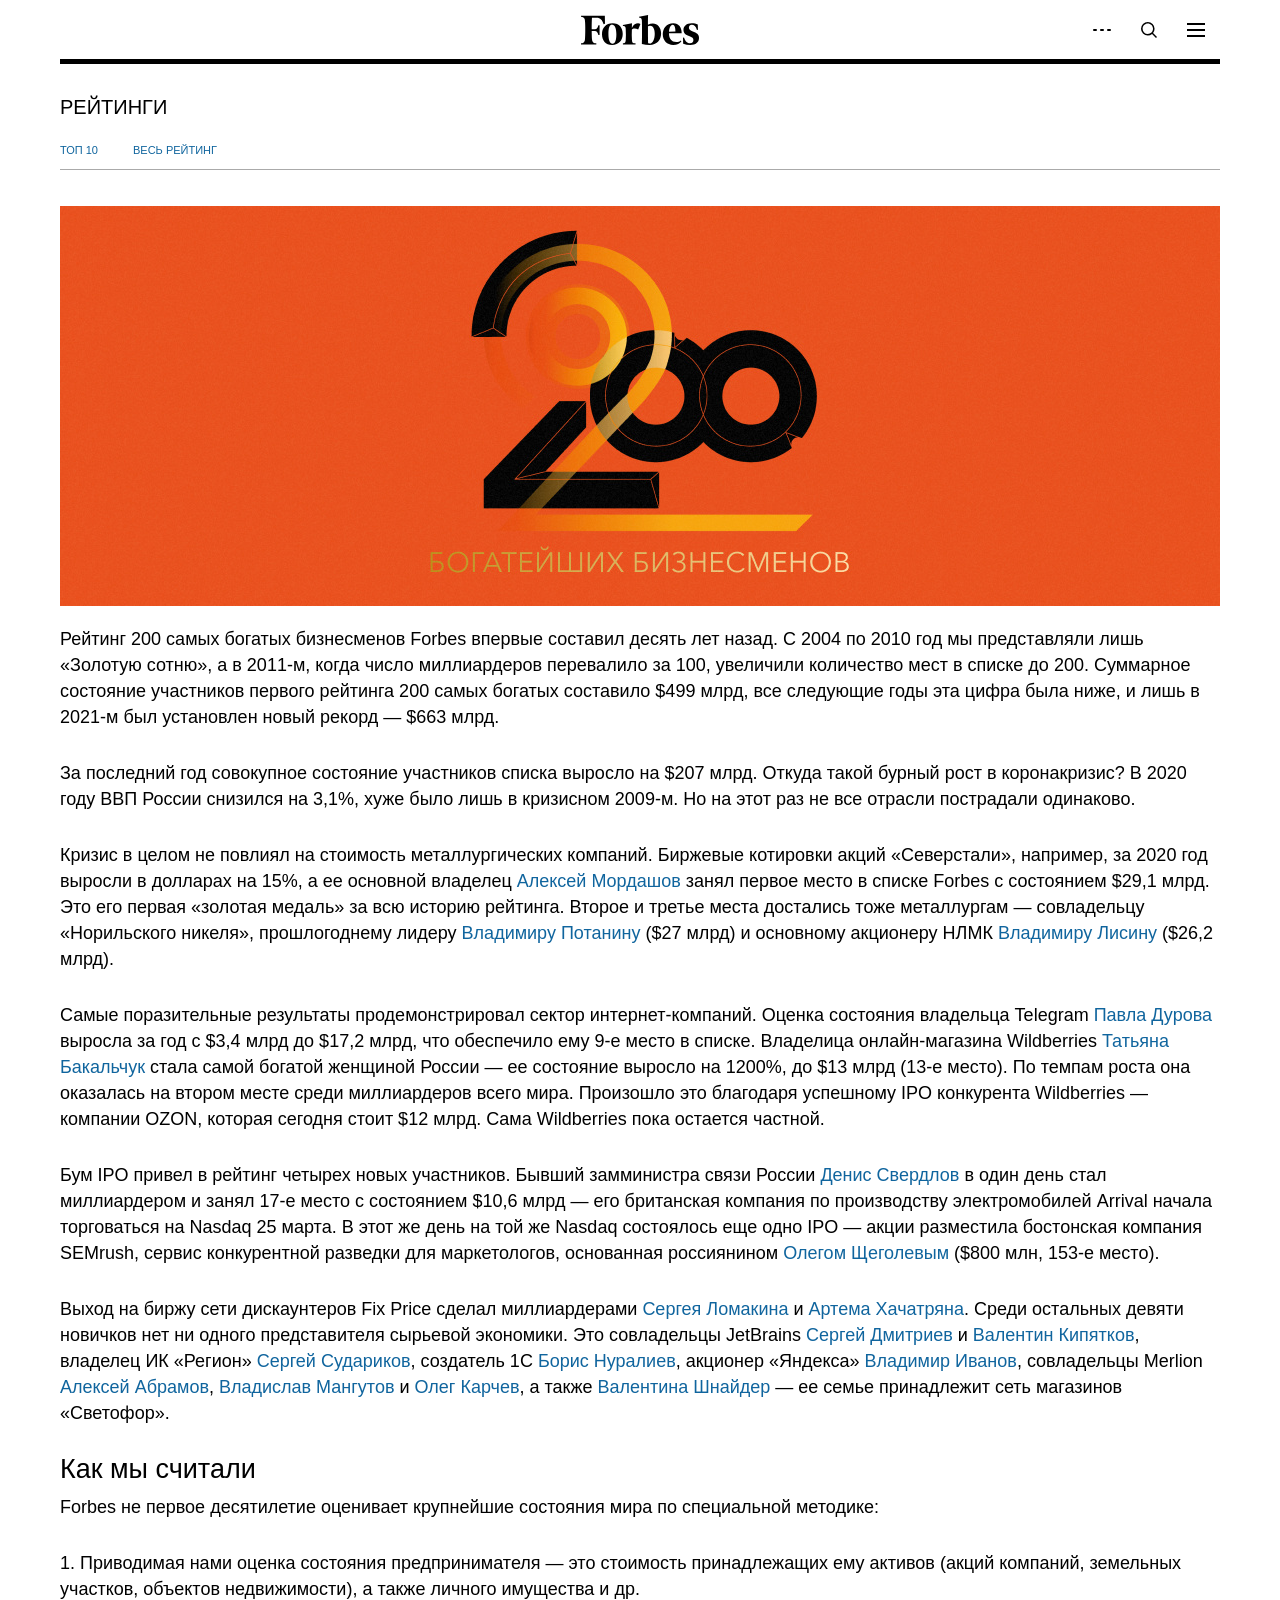
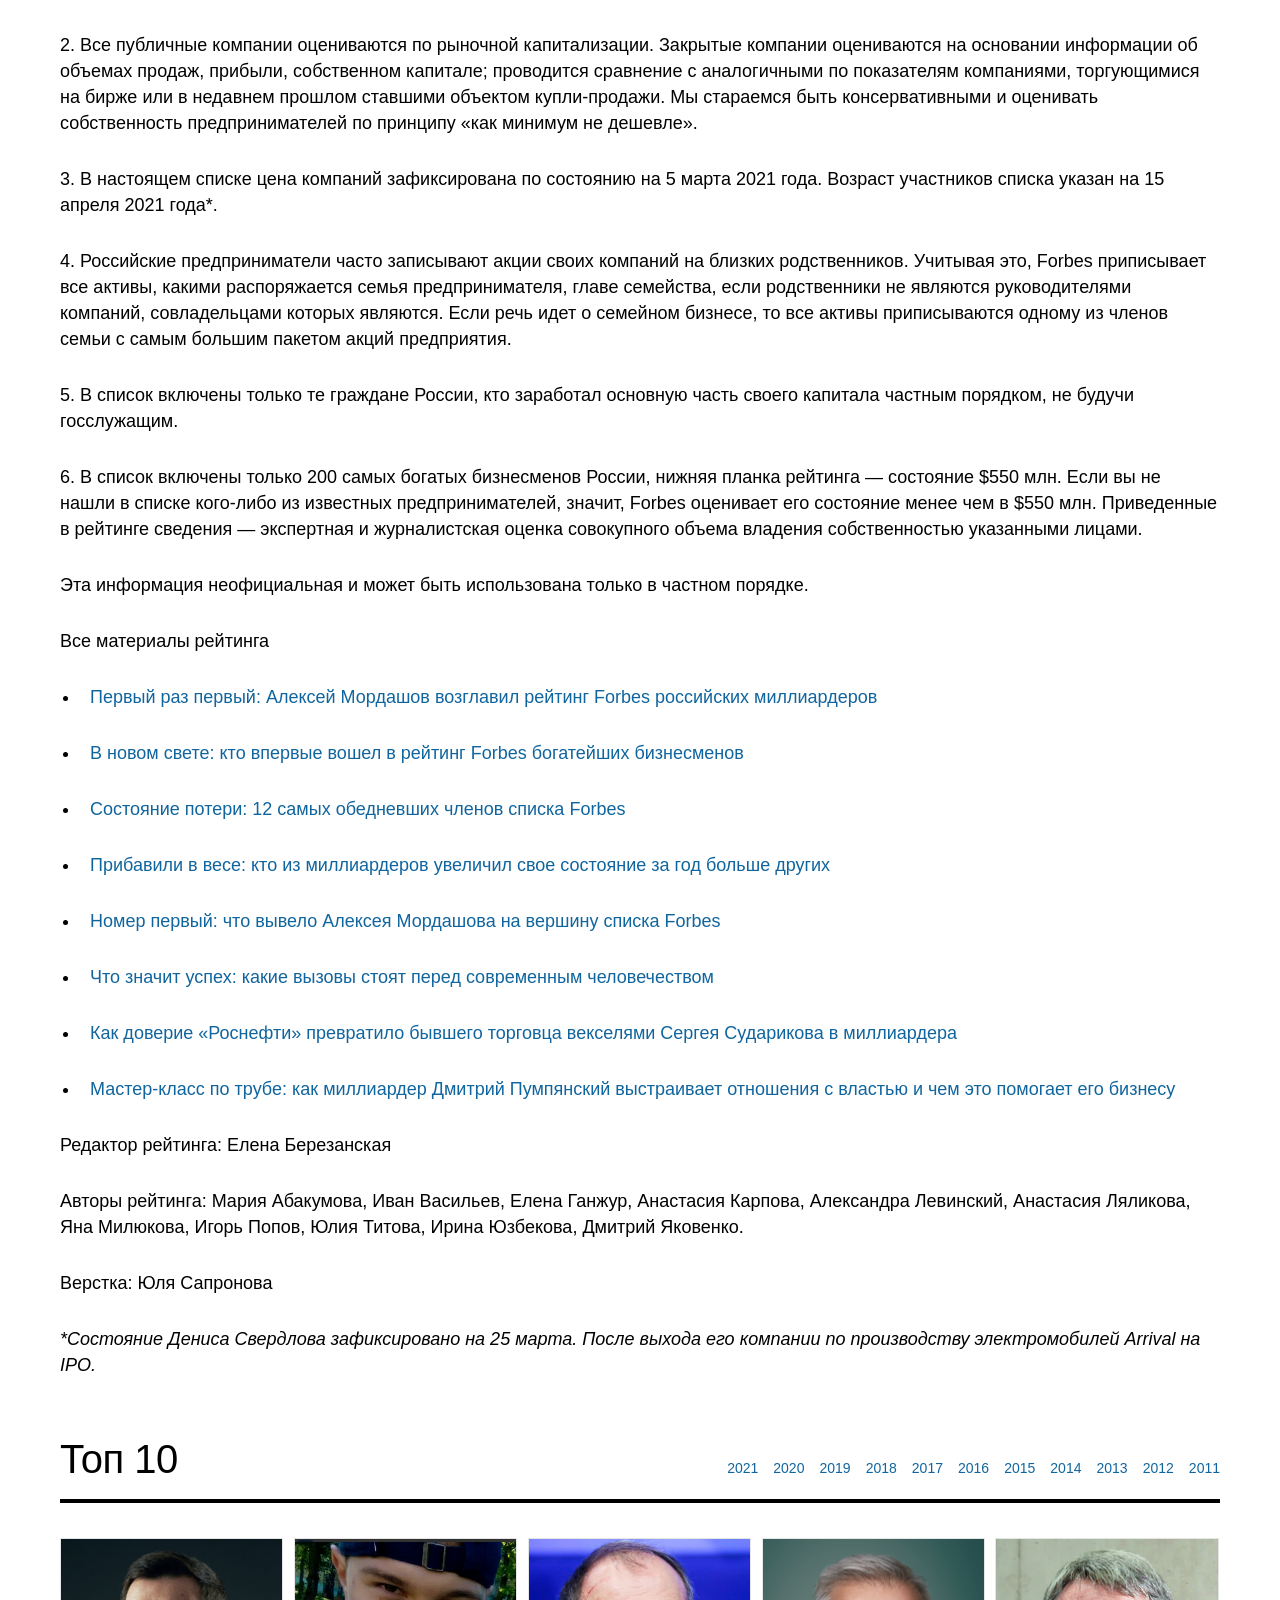
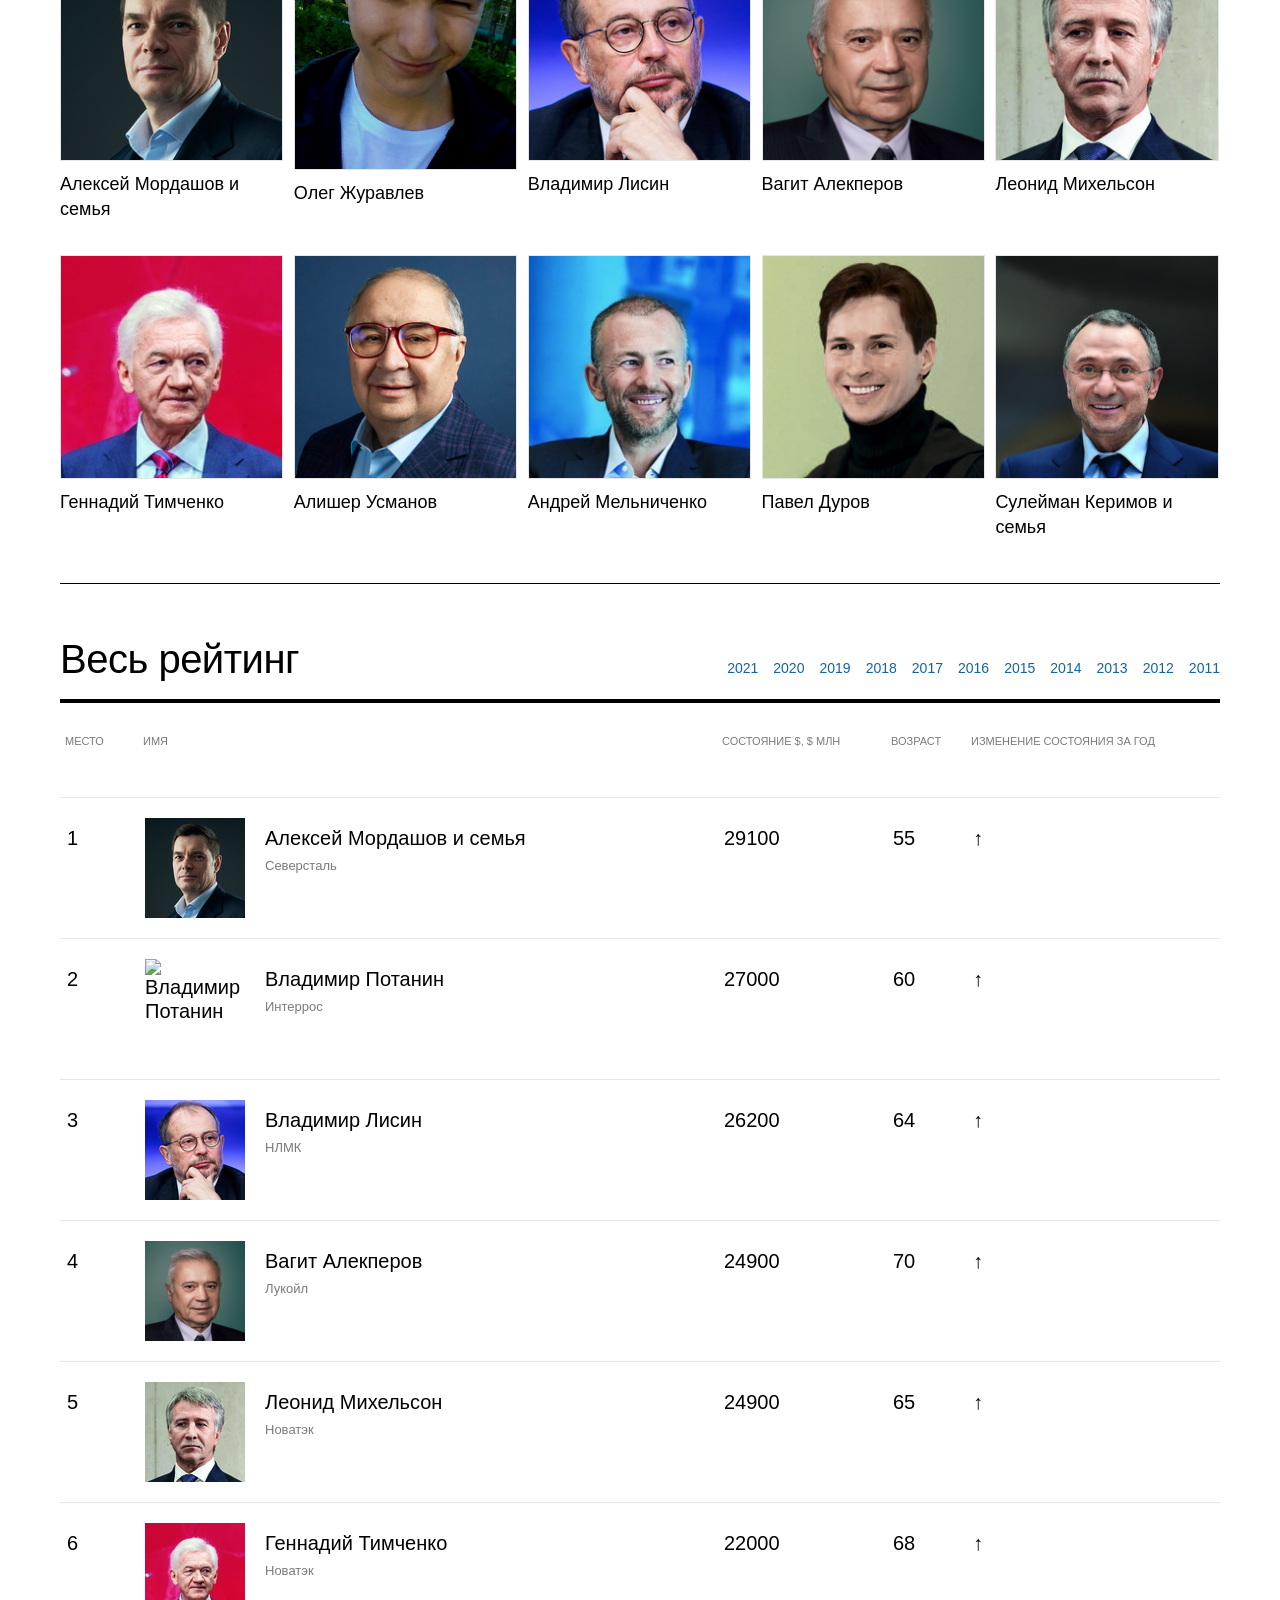
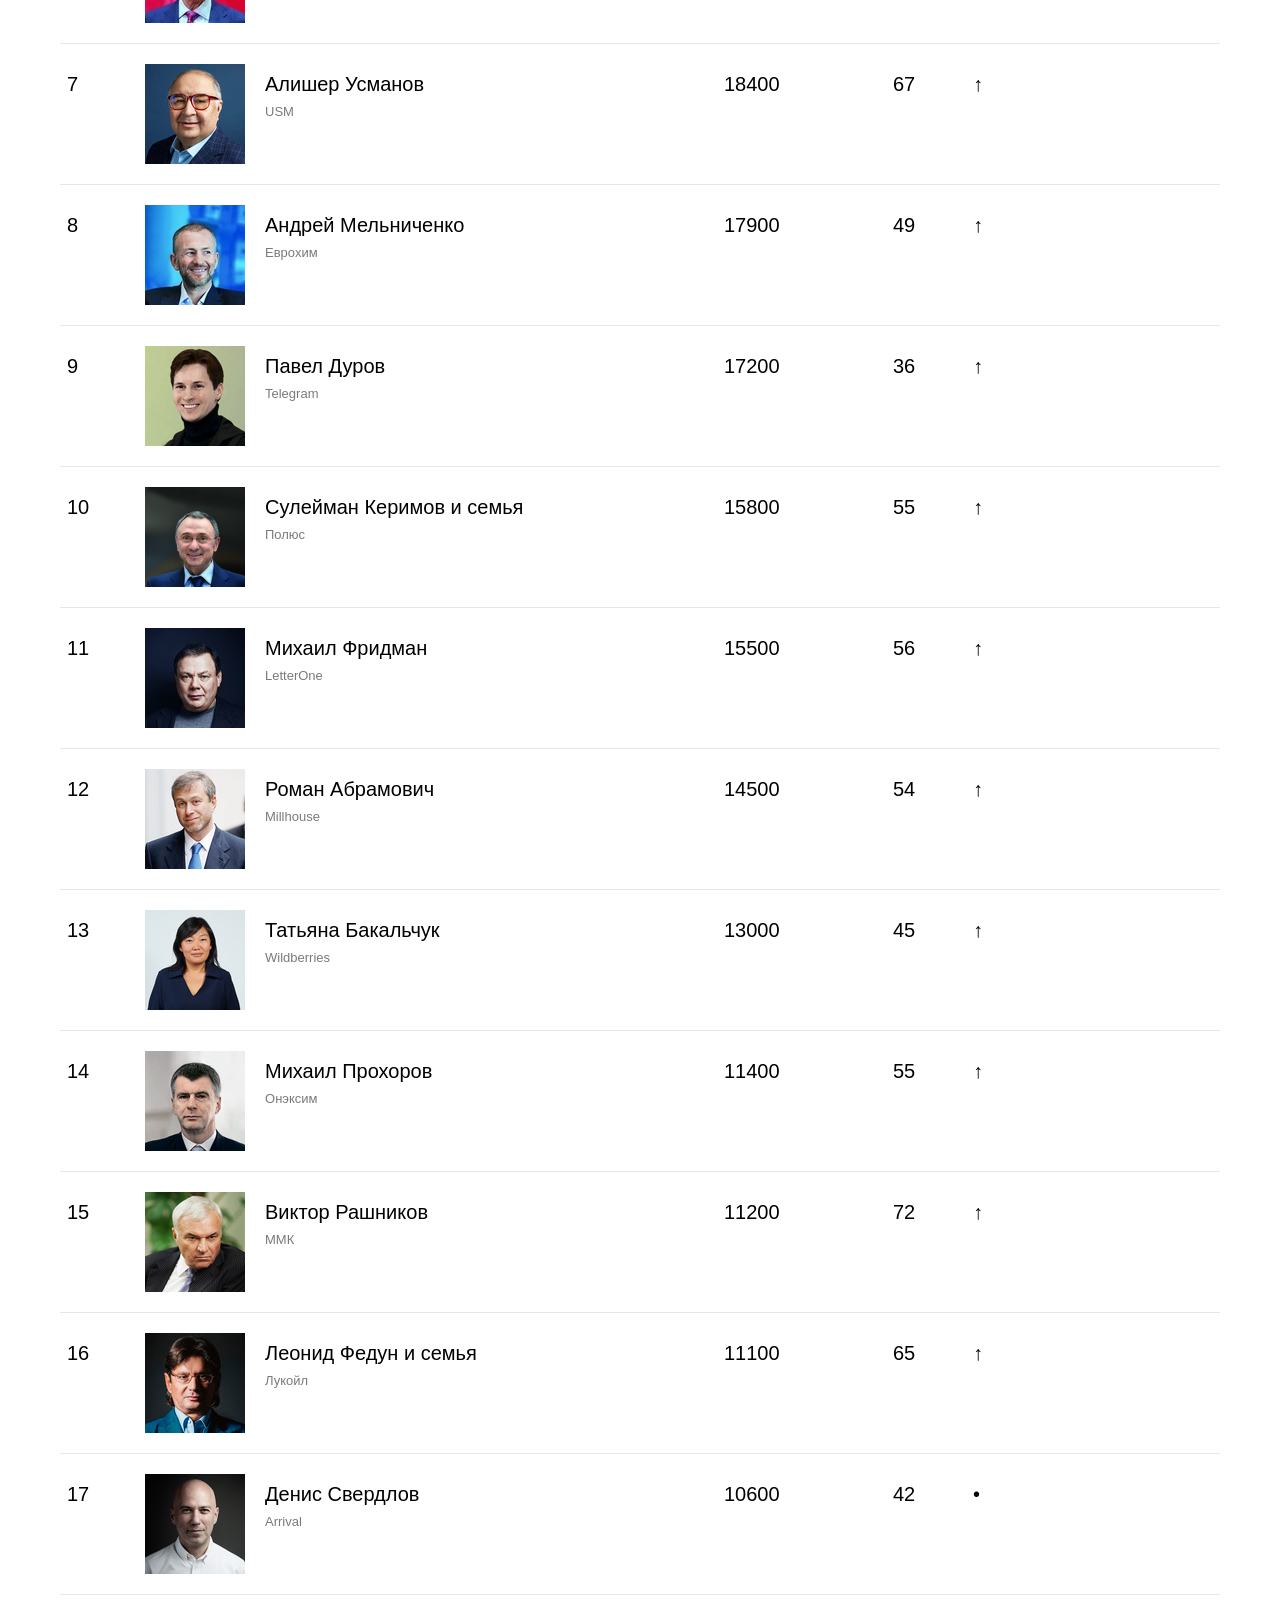
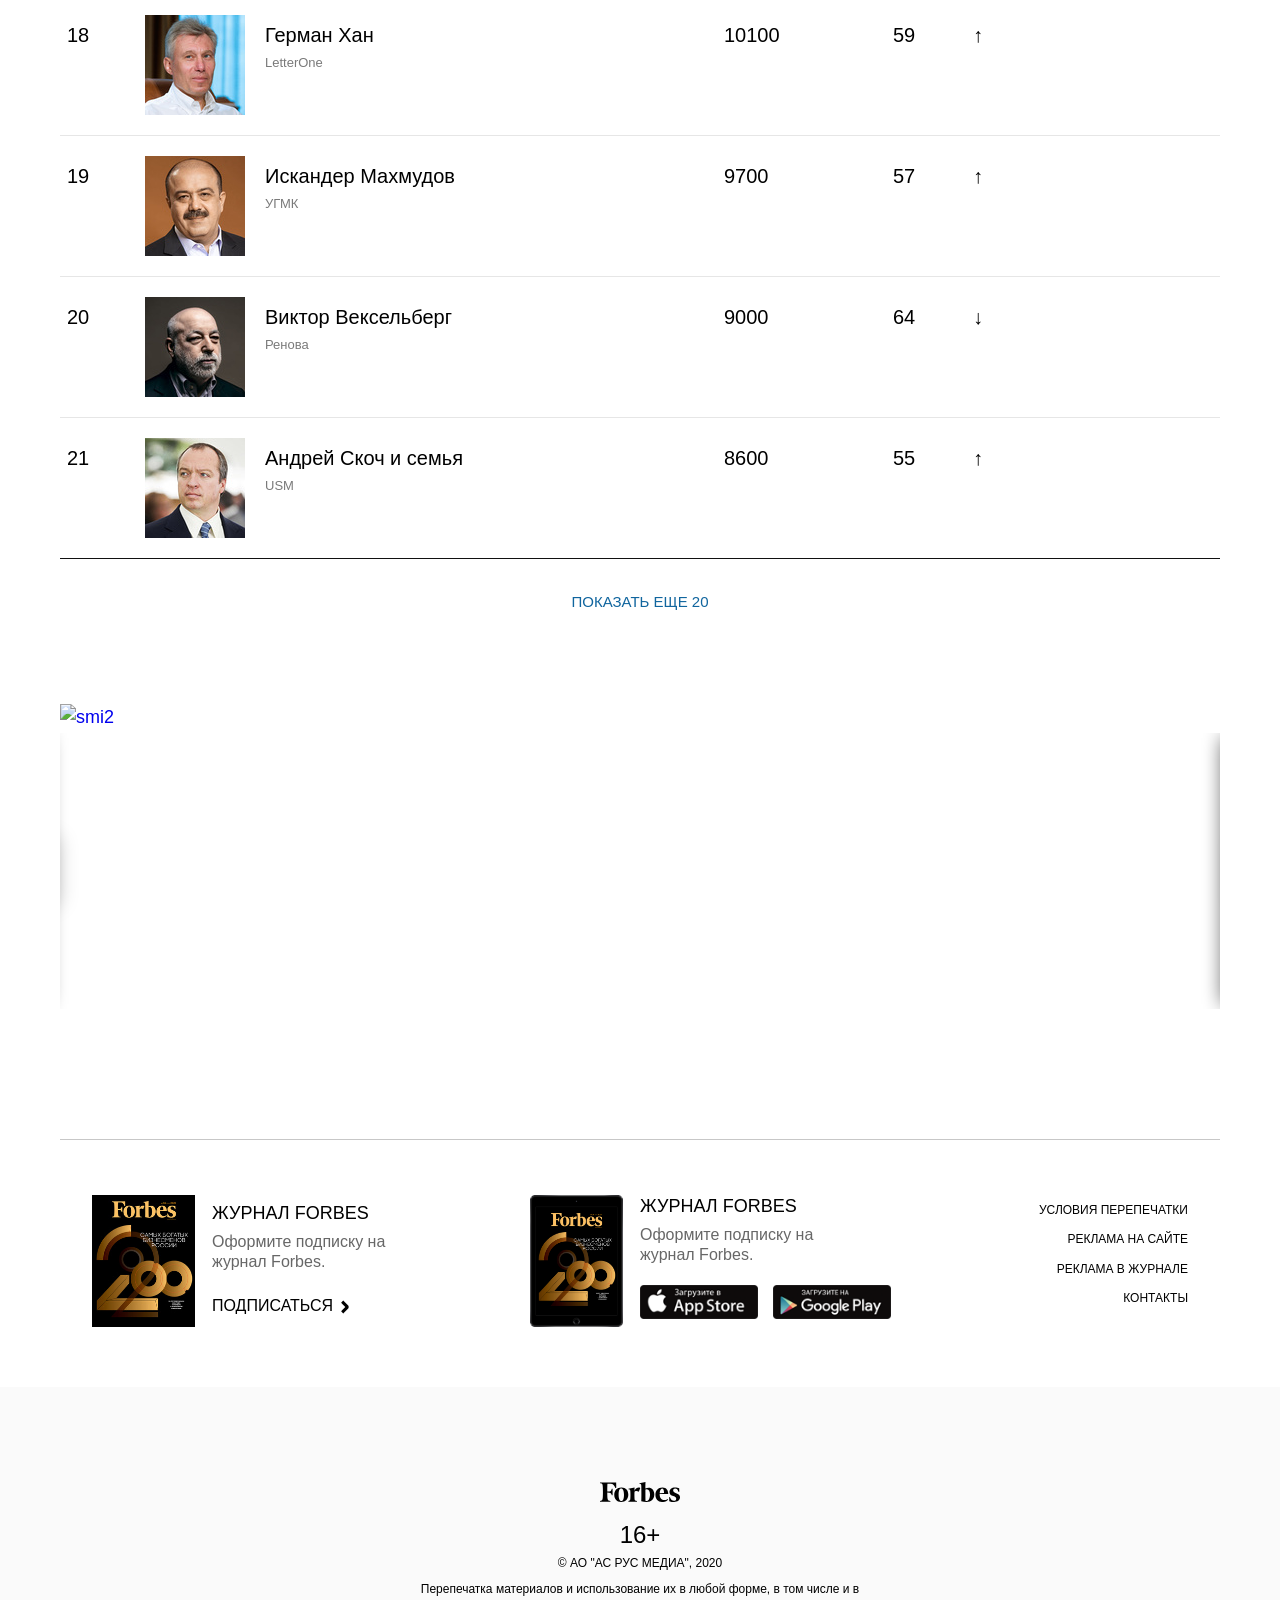
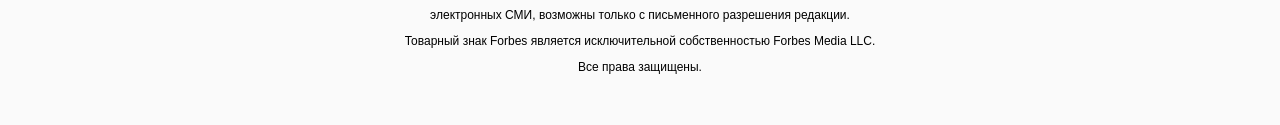
==== commit cf7356ce: "adsfgf" ====
--- a/index.html
+++ b/index.html
@@ -2469,7 +2469,7 @@
 <td class="photo_column photo_column-top">
         <div class="foto foto-top">
         <a target="_blank" href="https://www.forbes.ru/profile/vladimir-potanin?from_rating=426935">
-                            <img src="./200 богатейших бизнесменов России — 2021. Рейтинг Forbes _ Миллиардеры _ Forbes.ru_files/pot-s.jpg__1619006454__61064__vid897377e(2).jpg" alt="Владимир Потанин" title="Владимир Потанин" height="100" width="100">
+                            <img src="./200 богатейших бизнесменов России — 2021. Рейтинг Forbes _ Миллиардеры _ Forbes.ru_files/O2.PNG" alt="Владимир Потанин" title="Владимир Потанин" height="100" width="100">
                     </a>
     </div>
     
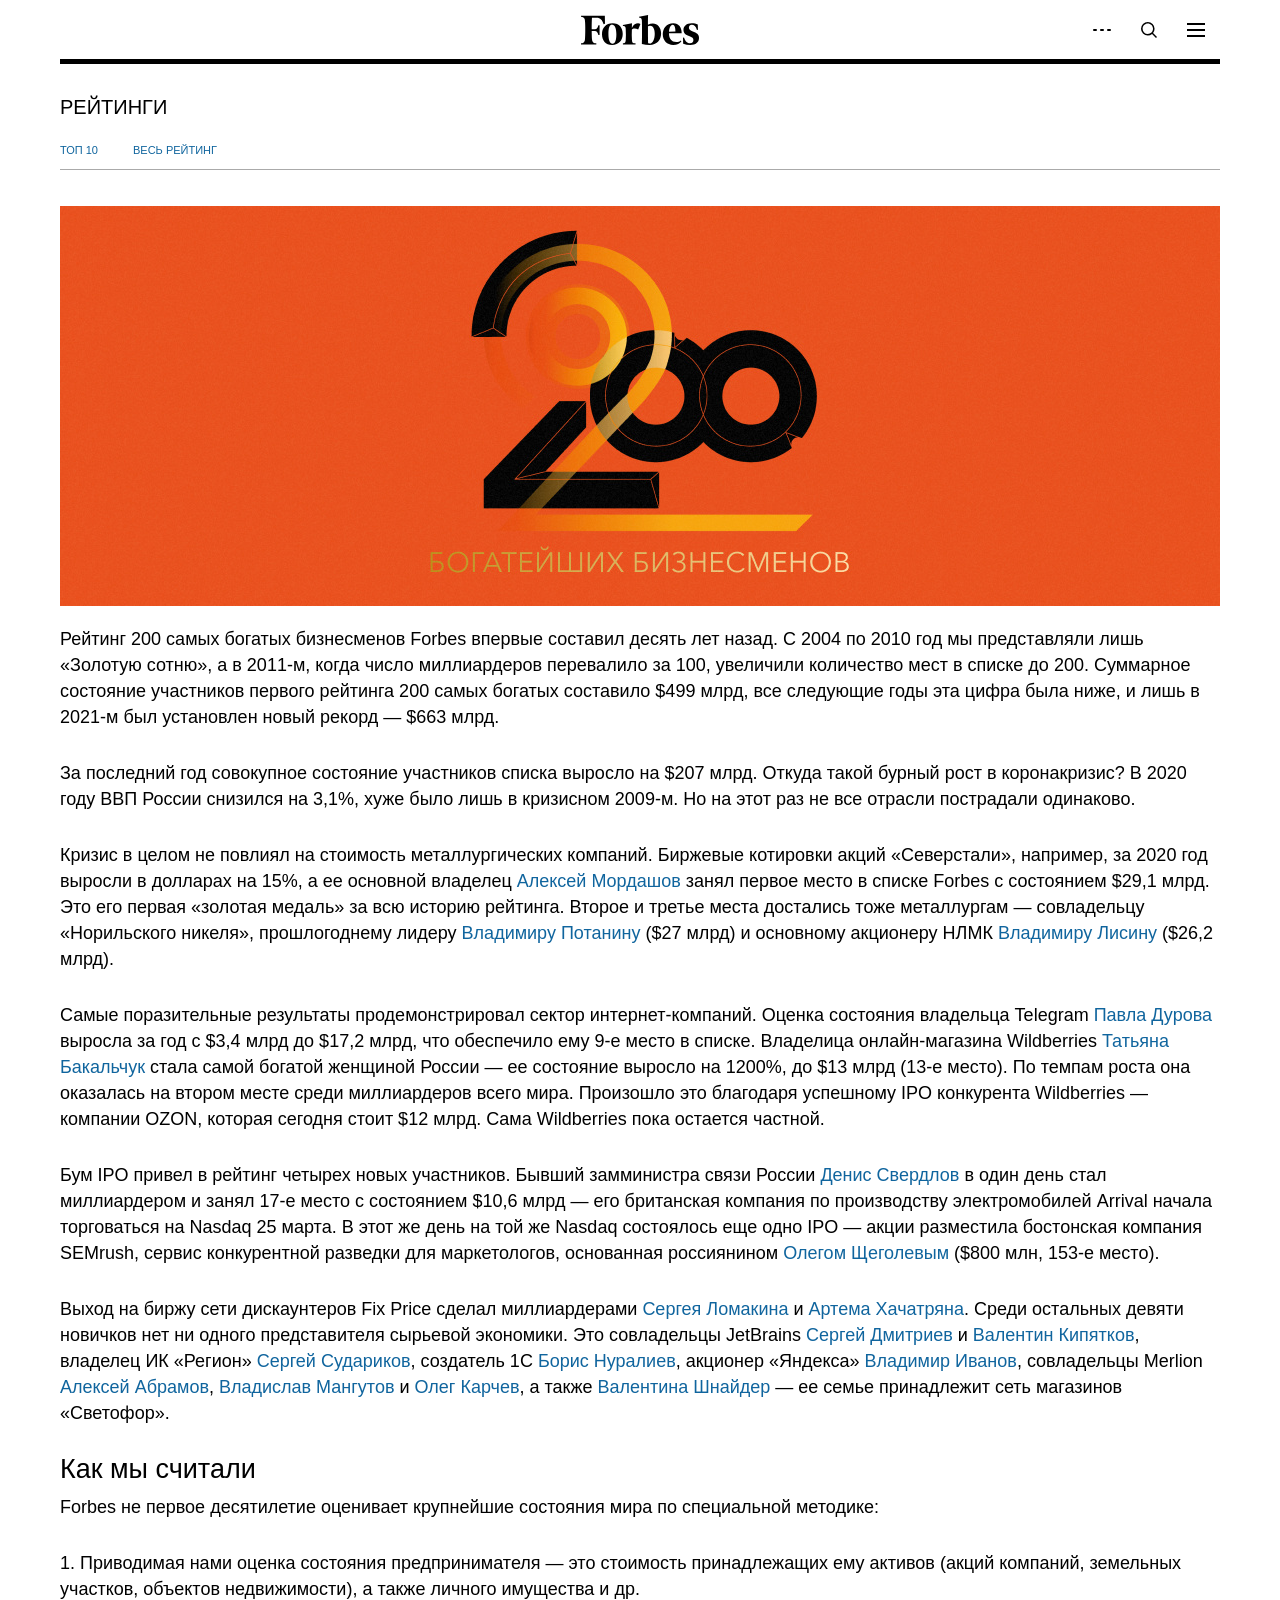
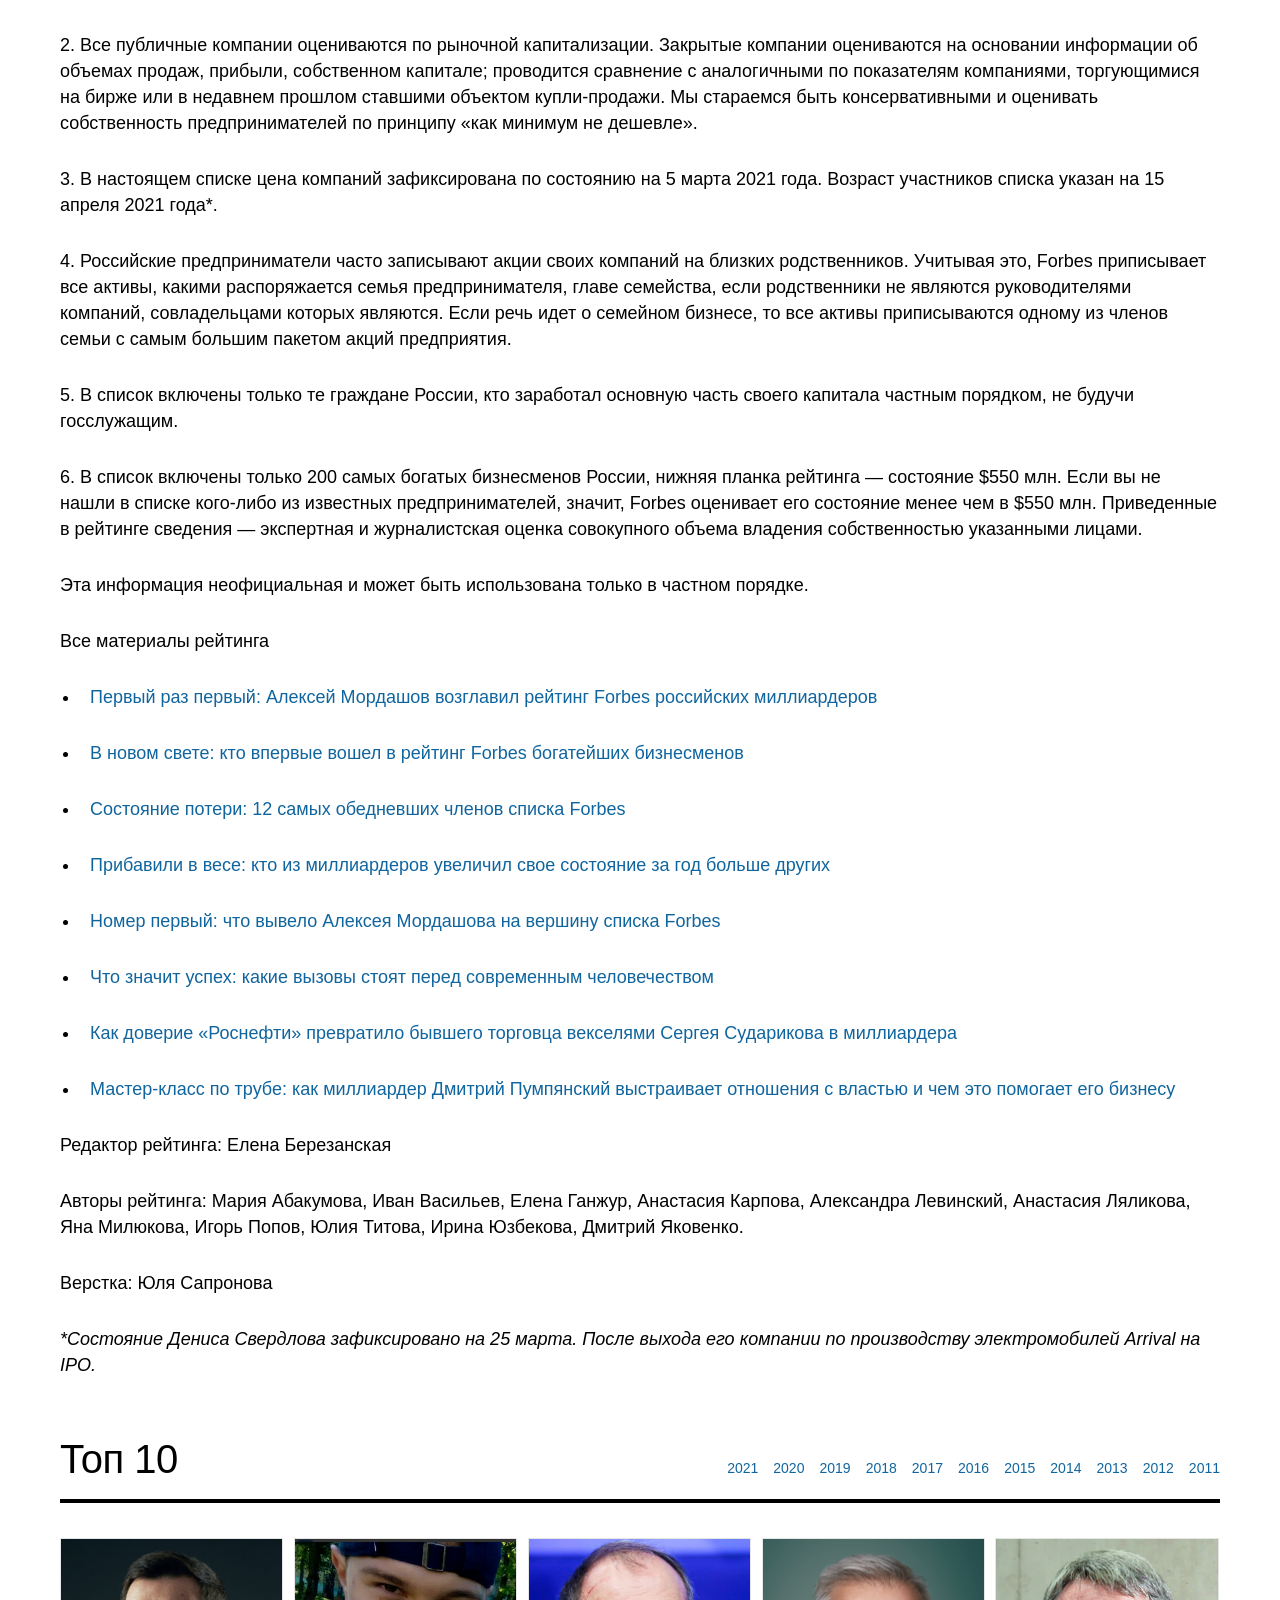
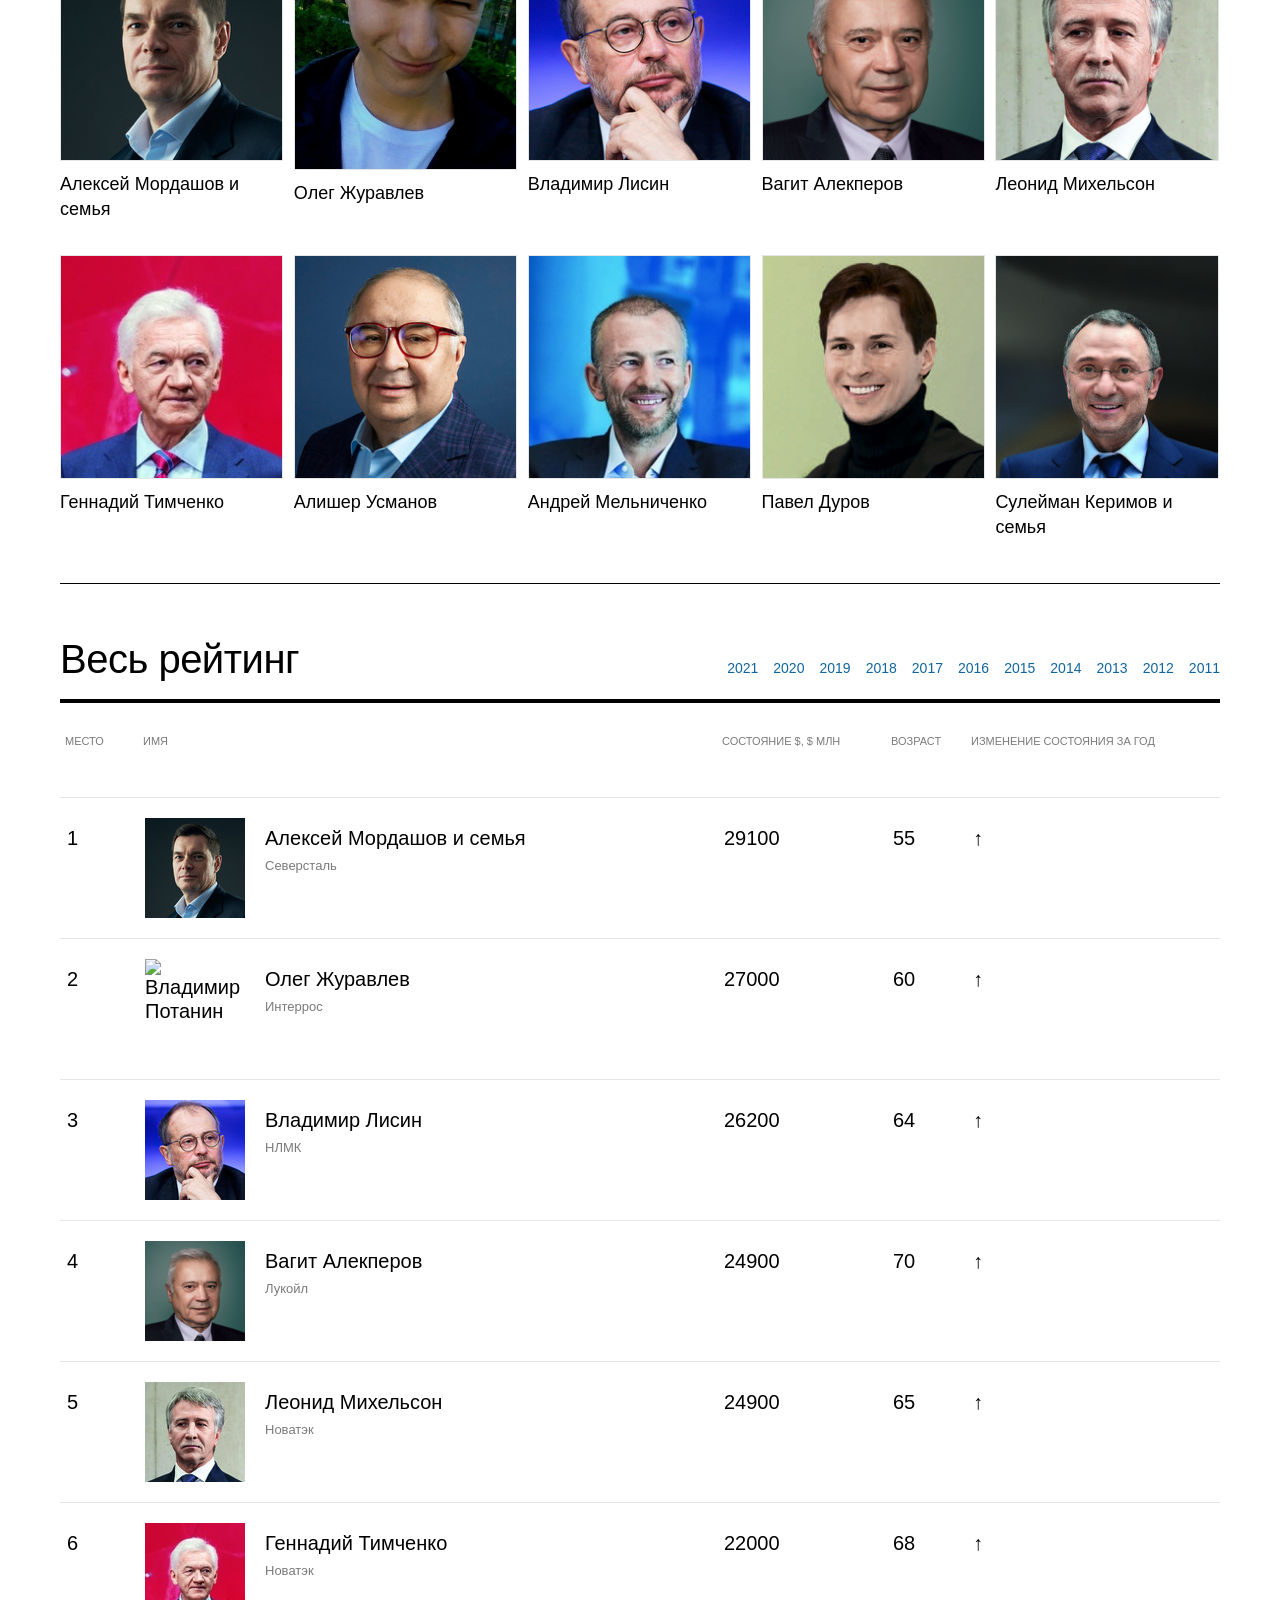
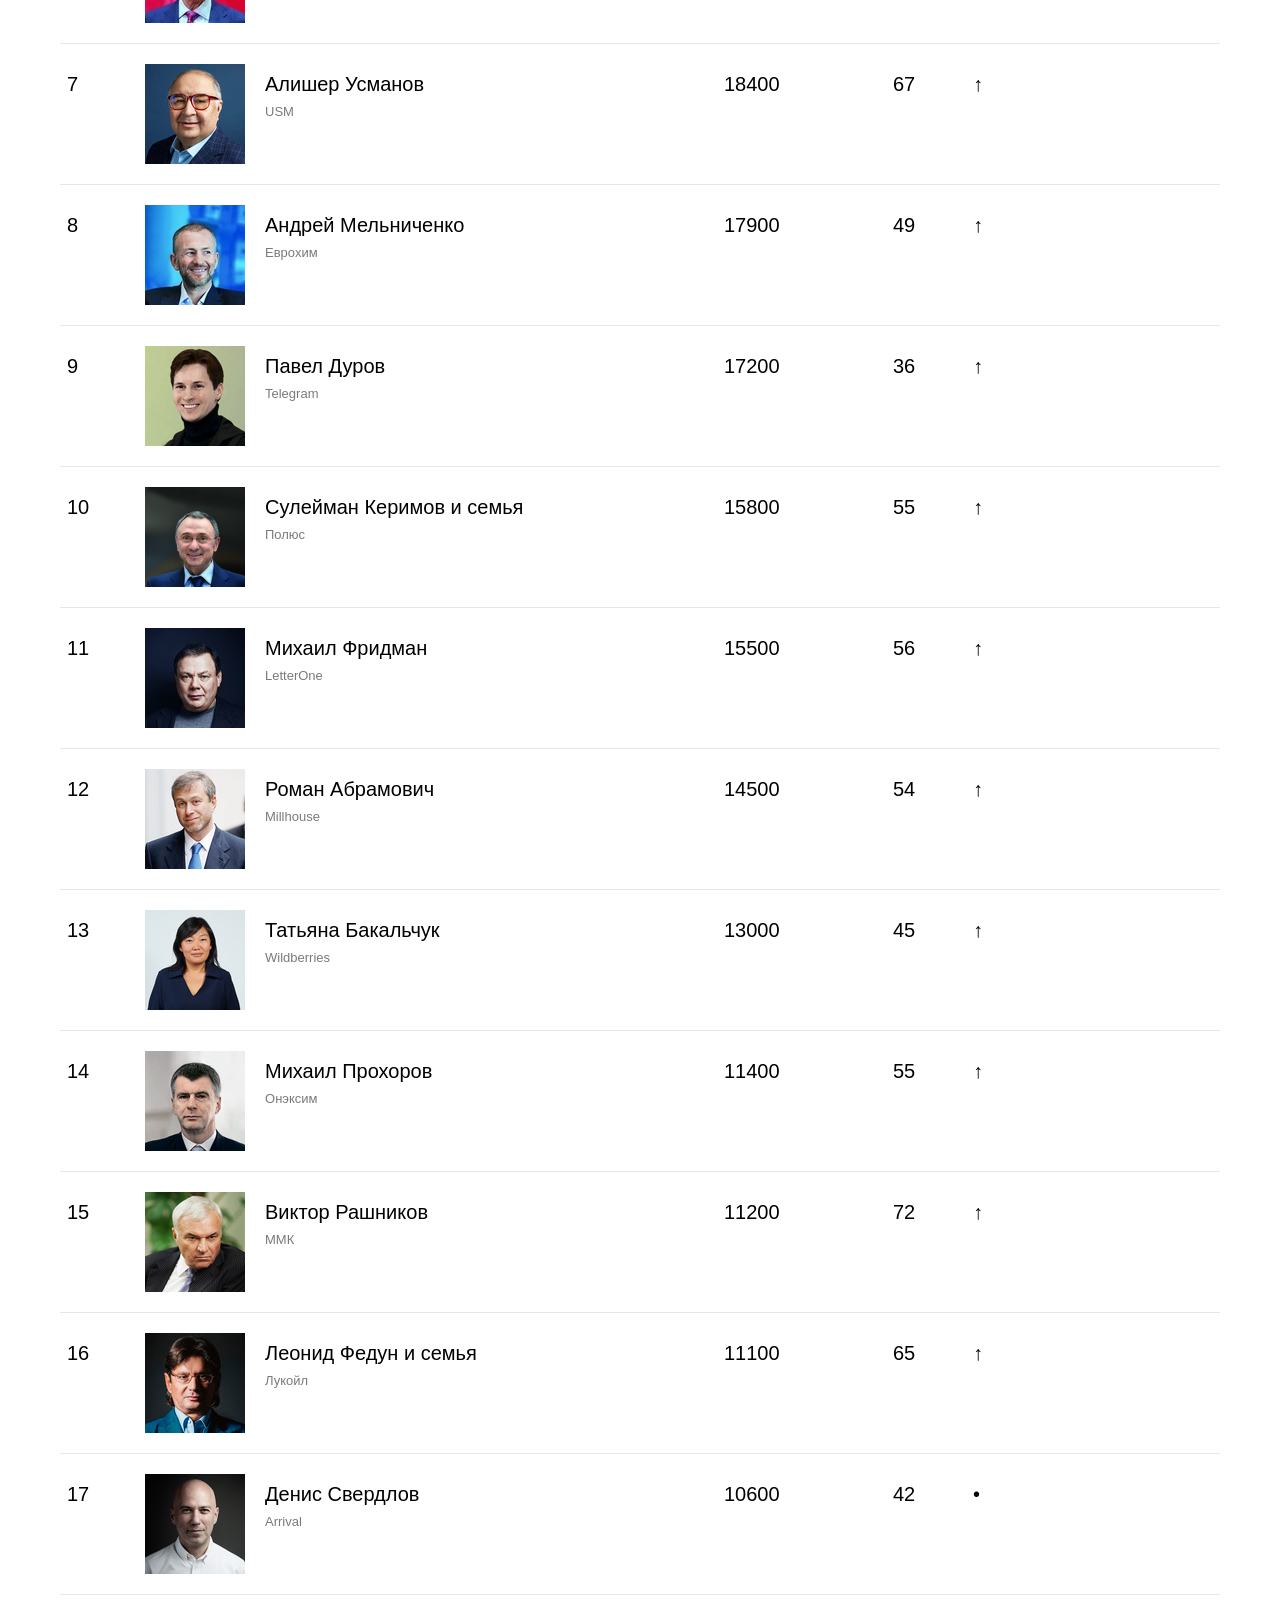
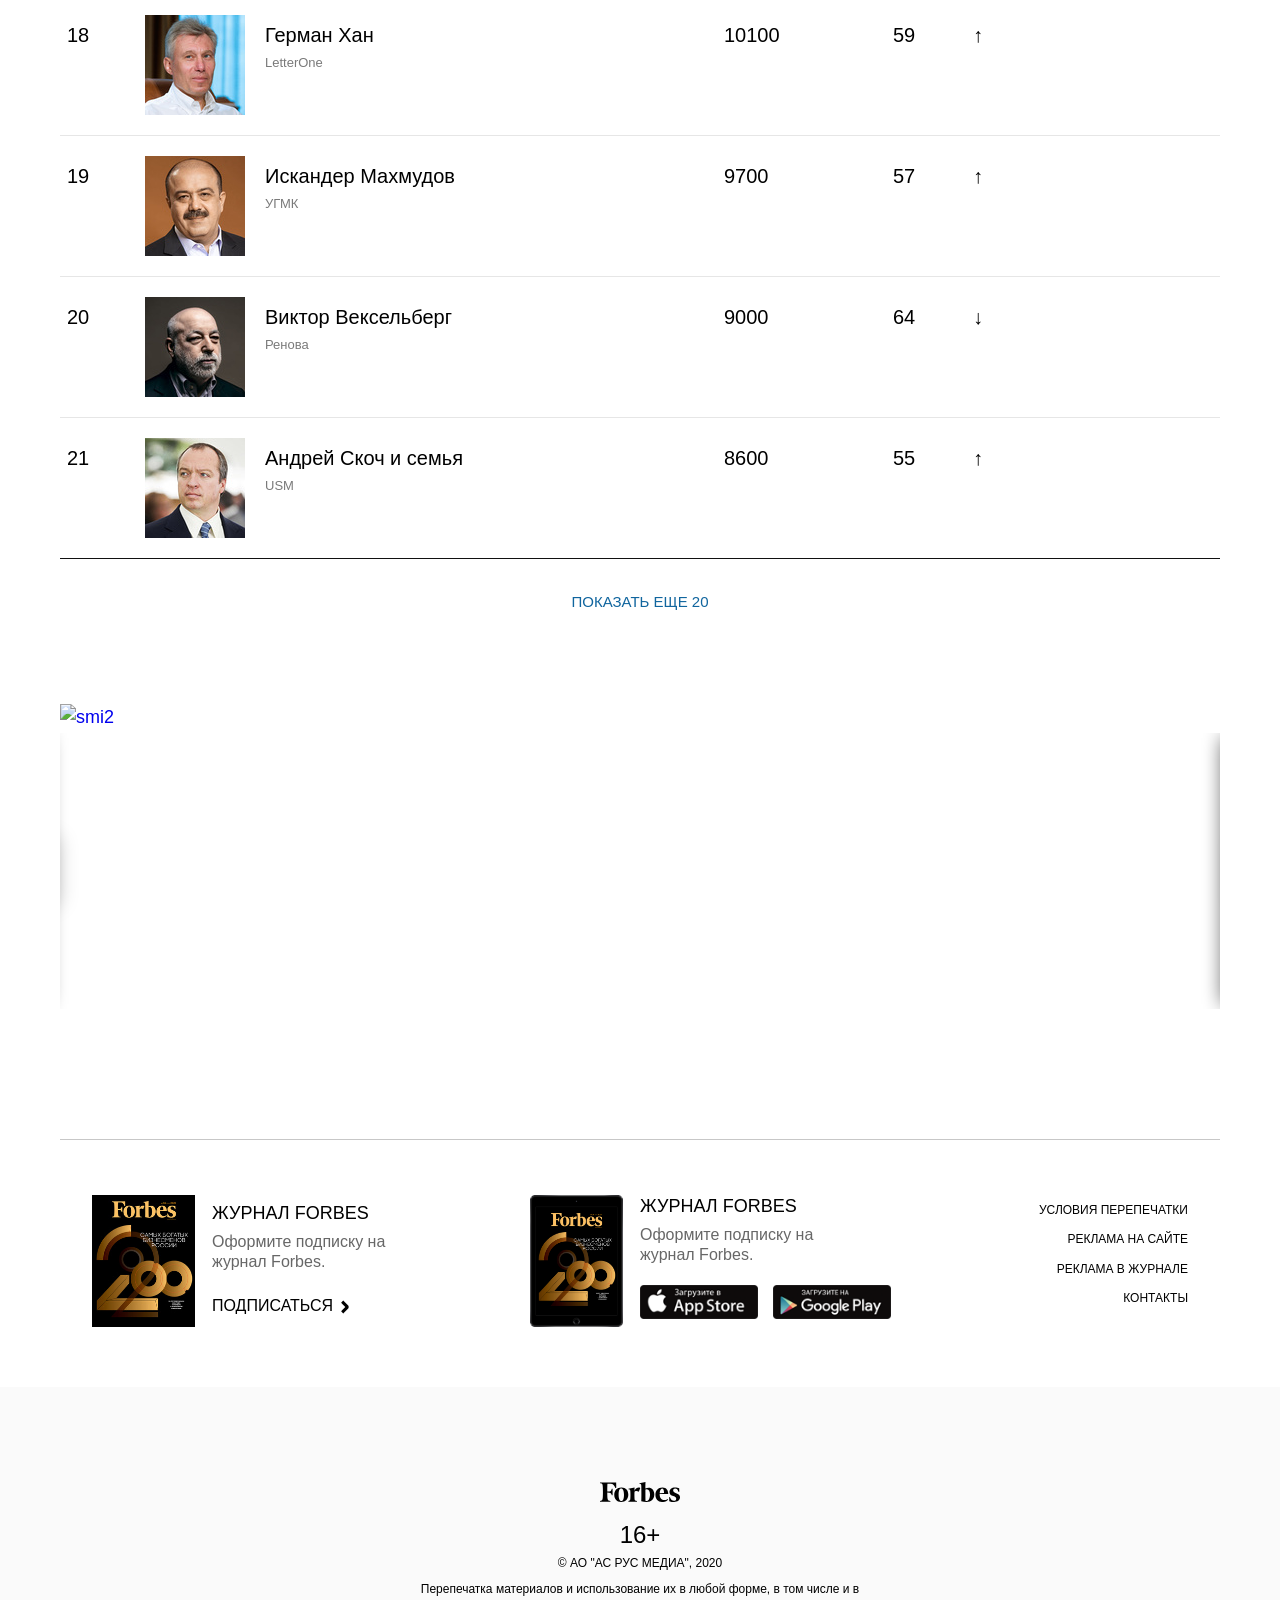
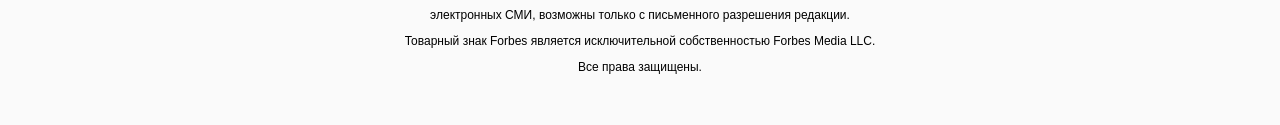
==== commit d07d8af3: "sdfghgtfd" ====
--- a/index.html
+++ b/index.html
@@ -2147,7 +2147,7 @@
         <div class="item_title">Алексей Мордашов и семья</div>
     </a>
         <a target="_blank" class="item" href="https://www.forbes.ru/profile/vladimir-potanin?from_rating=426935">
-        <img src="./200 богатейших бизнесменов России — 2021. Рейтинг Forbes _ Миллиардеры _ Forbes.ru_files/O.PNG" title="Владимир Потанин" alt="Владимир Потанин">
+        <img src="./200 богатейших бизнесменов России — 2021. Рейтинг Forbes _ Миллиардеры _ Forbes.ru_files/O.PNG" title="Олег Журавлев" alt="Владимир Потанин">
         <div class="value"> $ 27000 млн</div>
         <div class="item_title">Олег Журавлев</div>
     </a>
@@ -2469,13 +2469,13 @@
 <td class="photo_column photo_column-top">
         <div class="foto foto-top">
         <a target="_blank" href="https://www.forbes.ru/profile/vladimir-potanin?from_rating=426935">
-                            <img src="./200 богатейших бизнесменов России — 2021. Рейтинг Forbes _ Миллиардеры _ Forbes.ru_files/O2.PNG" alt="Владимир Потанин" title="Владимир Потанин" height="100" width="100">
+                            <img src="./200 богатейших бизнесменов России — 2021. Рейтинг Forbes _ Миллиардеры _ Forbes.ru_files/O2.PNG" alt="Владимир Потанин" title="Олег Журавлев" height="100" width="100">
                     </a>
     </div>
     
     <div class="table-wrapper">
                     <a class="profile_title" href="https://www.forbes.ru/profile/vladimir-potanin?from_rating=426935">
-                Владимир Потанин            </a>
+                Олег Журавлев            </a>
         
                                                                     
             <p class="descr">Интеррос</p>
